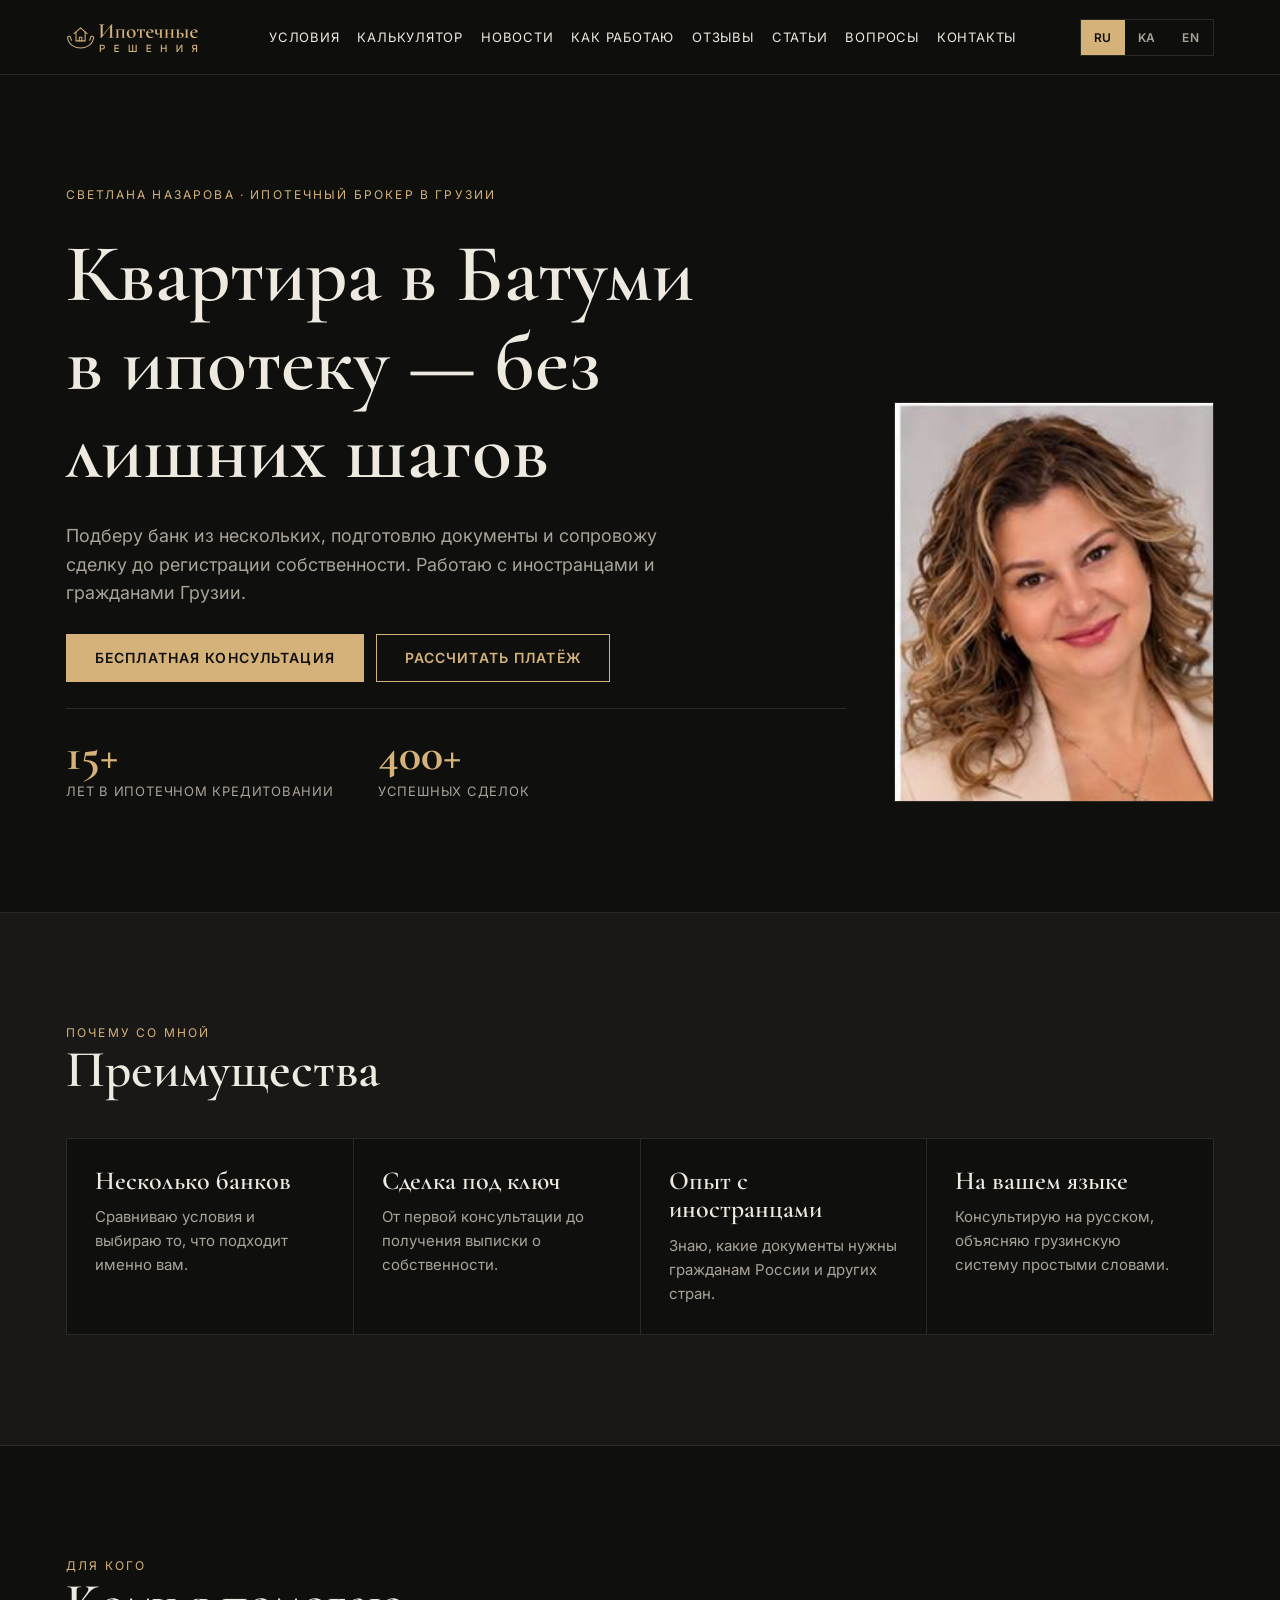
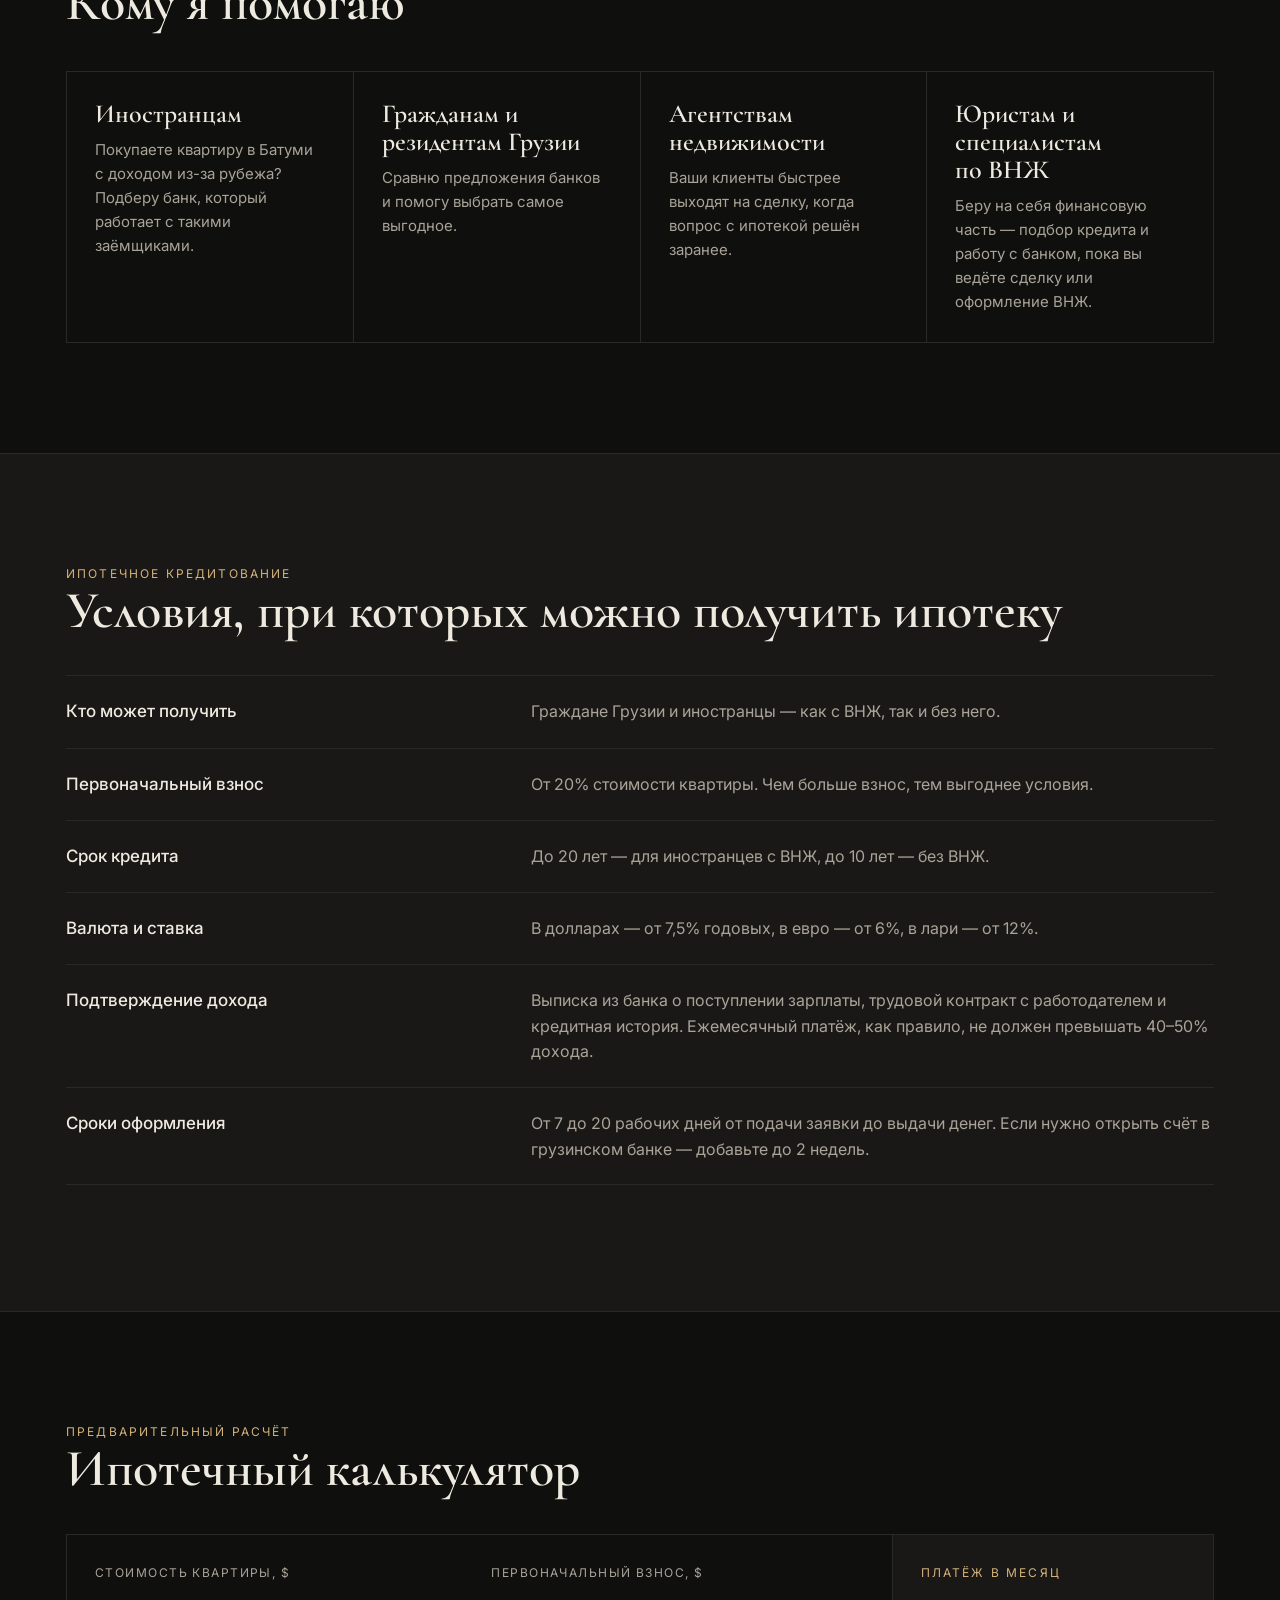
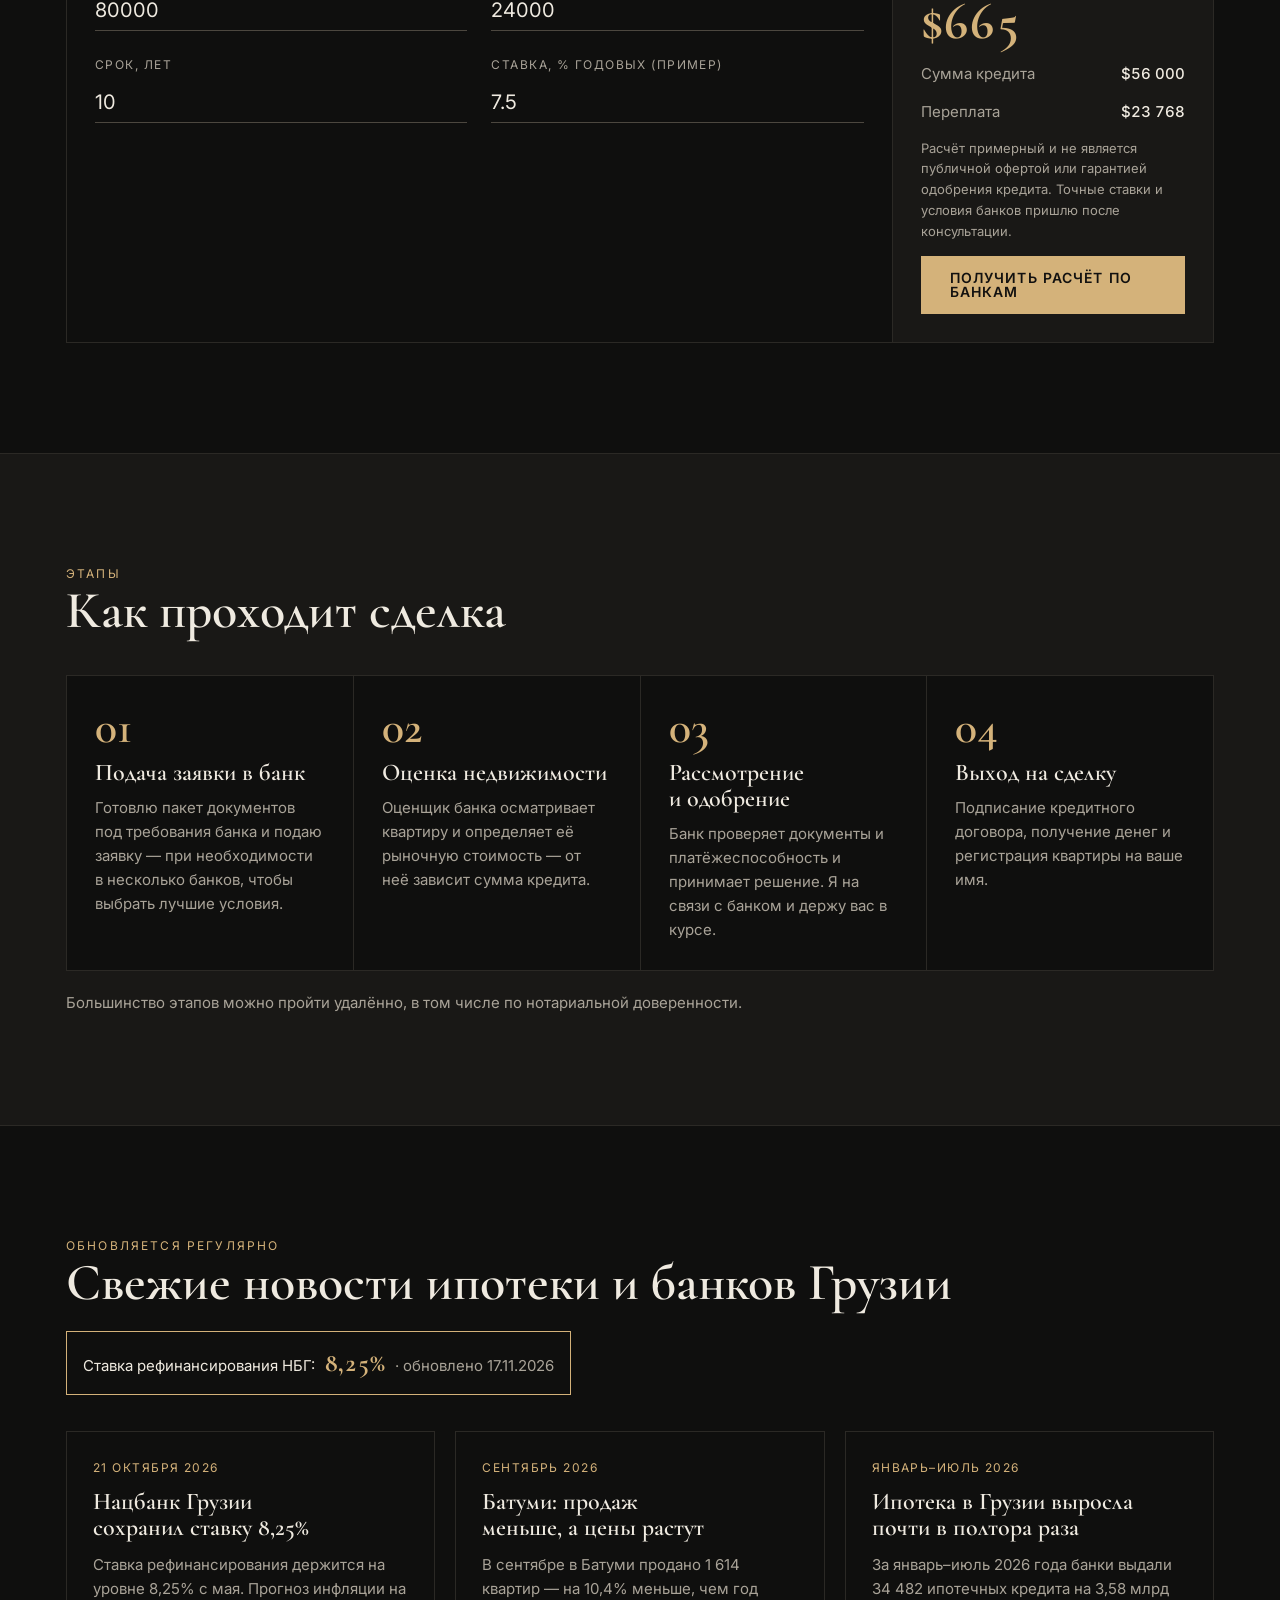
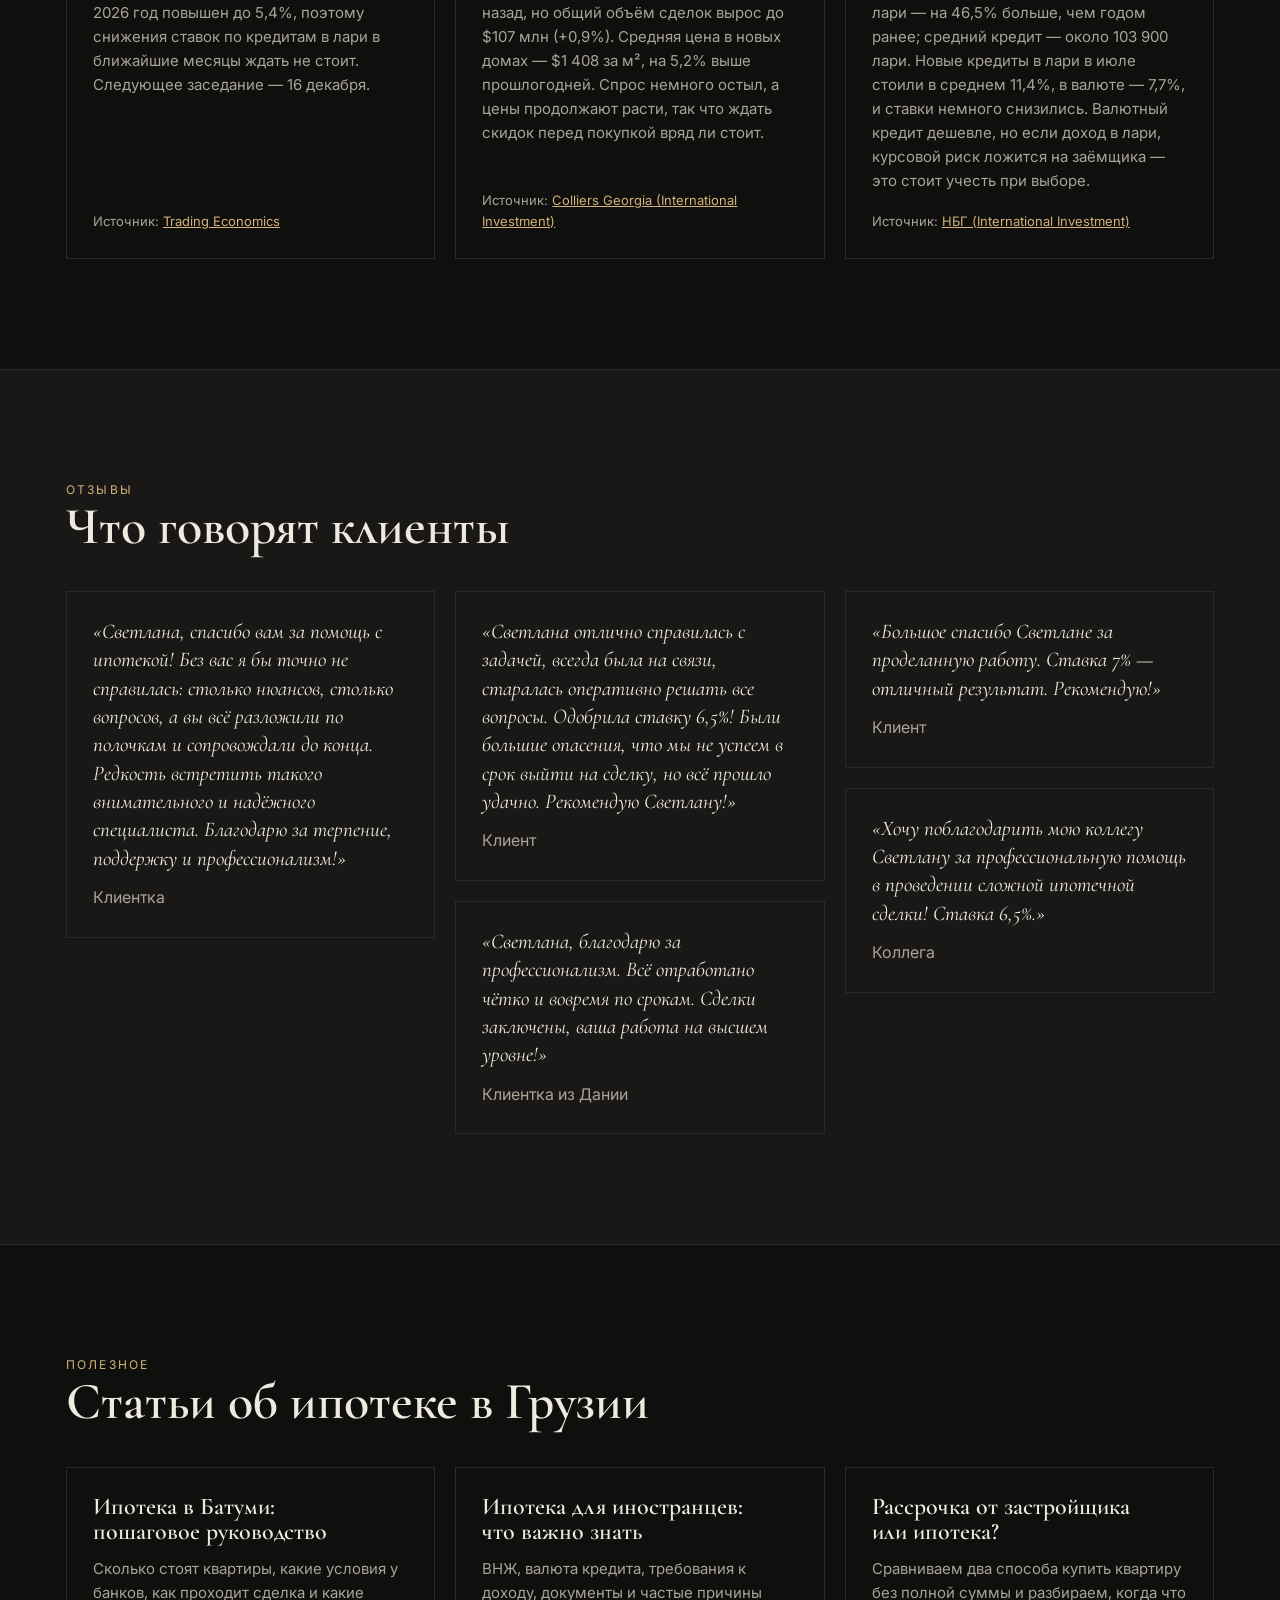
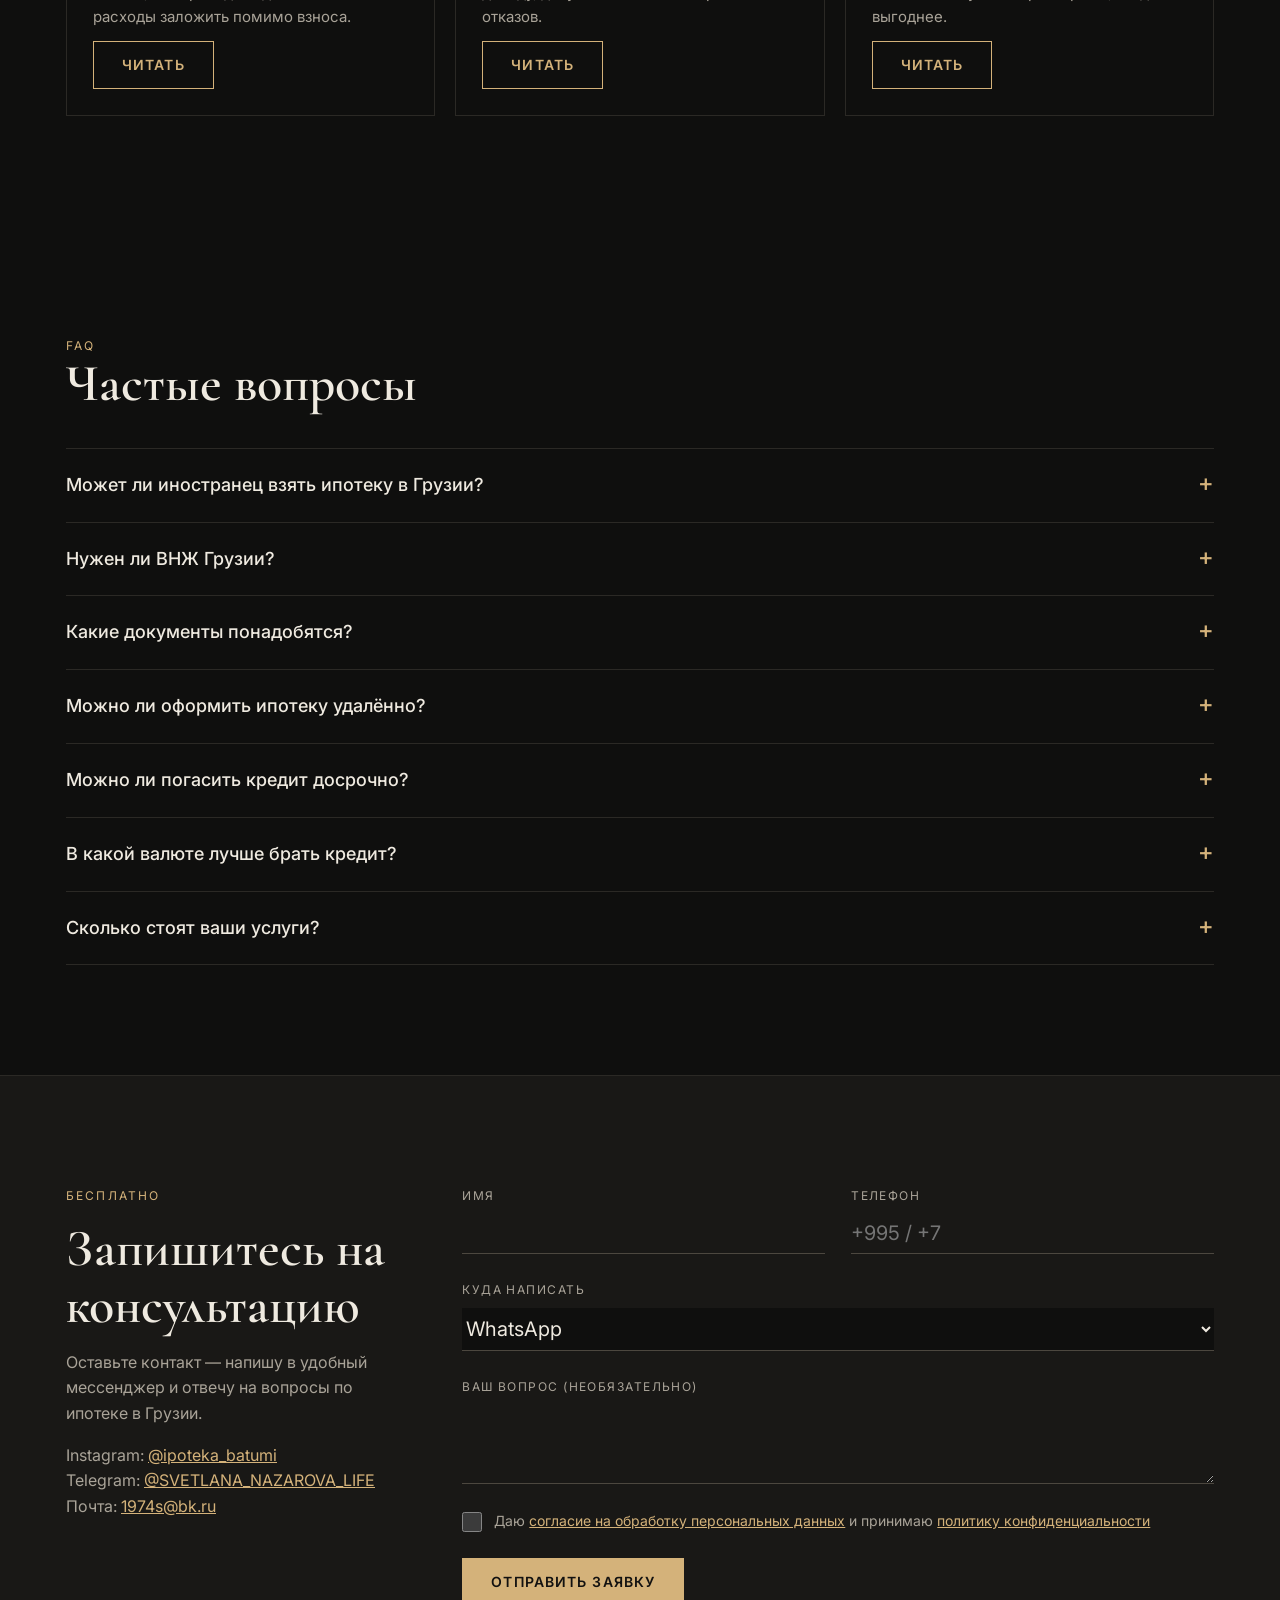
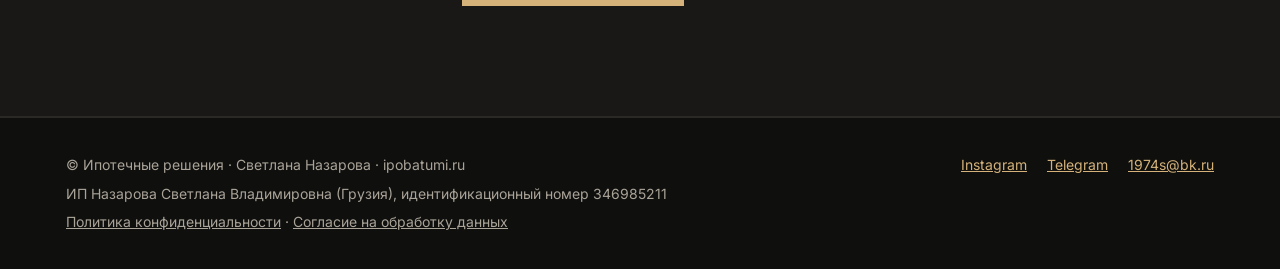
==== site/index.html @ 622d4d7a "Боевая версия сайта для ipobatumi.ru Co-Authored-By: Claude Opus 5.5 <noreply@anthropic.com> Claude-" ====
<!doctype html><html lang="ru"><head><meta charset="utf-8"><meta name=viewport content="width=device-width,initial-scale=1,viewport-fit=cover"><style>:root{color-scheme:light;box-sizing:border-box;padding-top:env(safe-area-inset-top,0px);padding-bottom:env(safe-area-inset-bottom,0px)}html{scroll-padding-top:env(safe-area-inset-top,0px)}body{margin:0;padding:0;font:14px -apple-system,BlinkMacSystemFont,sans-serif;background:#fff;color:#000}img{max-width:100%}[hidden]:not([hidden=until-found i]){display:none!important}</style>
<title>Ипотека Батуми</title>
<meta name="description" content="Ипотека в Грузии для иностранцев и граждан Грузии: подбор банка, документы и сопровождение сделки в Батуми. Ипотечный калькулятор и бесплатная консультация.">
<link rel="canonical" href="https://ipobatumi.ru/">
<meta property="og:type" content="website">
<meta property="og:url" content="https://ipobatumi.ru/">
<meta property="og:site_name" content="Ипотека Батуми">
<meta property="og:title" content="Ипотека в Батуми для иностранцев — брокер Светлана Назарова">
<meta property="og:description" content="Подбор банка, документы и сопровождение сделки до регистрации собственности. Бесплатная консультация.">
<meta property="og:locale" content="ru_RU"><meta property="og:locale:alternate" content="ka_GE"><meta property="og:locale:alternate" content="en_US">
<meta name="twitter:card" content="summary">
<meta name="theme-color" content="#0F0F0E">
<link rel="icon" type="image/svg+xml" href="data:image/svg+xml,%3Csvg xmlns='http://www.w3.org/2000/svg' viewBox='0 0 100 100'%3E%3Crect width='100' height='100' rx='18' fill='%230F0F0E'/%3E%3Cg fill='none' stroke='%23D4B27A' stroke-width='6' stroke-linecap='round' stroke-linejoin='round'%3E%3Cpath d='M30 42 L50 24 L70 42'/%3E%3Cpath d='M36 37 V64 H64 V37'/%3E%3Cpath d='M46 64 V53 H54 V64'/%3E%3Cpath d='M10 54 C13 75 31 86 50 86 C69 86 87 75 90 54'/%3E%3Cpath d='M10 54 C11 49 17 48 19 53 L22 62'/%3E%3Cpath d='M90 54 C89 49 83 48 81 53 L78 62'/%3E%3C/g%3E%3C/svg%3E">
<script type="application/ld+json">{"@context":"https://schema.org","@type":"FinancialService","name":"Ипотека Батуми — Светлана Назарова","url":"https://ipobatumi.ru/","description":"Ипотечный брокер в Грузии: подбор банка, документы и сопровождение сделки для иностранцев и граждан Грузии.","areaServed":[{"@type":"City","name":"Batumi"},{"@type":"Country","name":"Georgia"}],"availableLanguage":["ru","ka","en"],"founder":{"@type":"Person","name":"Svetlana Nazarova"}}</script>
<link rel="preconnect" href="https://fonts.googleapis.com">
<link rel="stylesheet" href="https://fonts.googleapis.com/css2?family=Cormorant+Garamond:wght@500;600;700&family=Inter:wght@400;500;600&family=Noto+Sans+Georgian:wght@400;500;600&family=Noto+Serif+Georgian:wght@500;600&display=swap">
<style>
/* Layout: single dark column, gold hairlines, editorial serif headings over a quiet sans */
:root{
  --bg:#0F0F0E; --surface:#191816; --line:#2B2925; --fg:#EFEAE0; --muted:#A9A398; --gold:#D4B27A; --gold-hi:#E8CFA0; --ink:#121110;
  --display:'Cormorant Garamond','Noto Serif Georgian',Georgia,serif;
  --body:Inter,'Noto Sans Georgian',system-ui,sans-serif;
  color-scheme:dark;
}
*{box-sizing:border-box}
body{background:var(--bg);color:var(--fg);font-family:var(--body);font-size:16px;line-height:1.6}
body::before{content:"";position:fixed;inset:0 0 auto;height:env(safe-area-inset-top,0px);z-index:10;background:var(--bg)}
a{color:var(--gold)} a:hover{color:var(--gold-hi)}
:focus-visible{outline:2px solid var(--gold);outline-offset:3px}
.wrap{max-width:1180px;margin:0 auto;padding-left:max(16px,env(safe-area-inset-left,0px));padding-right:max(16px,env(safe-area-inset-right,0px))}
h1,h2,h3{font-family:var(--display);font-weight:600;margin:0;text-wrap:balance;line-height:1.08}
h2{font-size:clamp(34px,5vw,52px)}
.eyebrow{font-size:12px;letter-spacing:.18em;text-transform:uppercase;color:var(--gold)}
.muted{color:var(--muted)}
section{padding-block:clamp(64px,9vw,110px)}
.band{background:var(--surface);border-block:1px solid var(--line)}
.btn{display:inline-flex;align-items:center;justify-content:center;min-height:48px;padding:14px 28px;font:600 14px/1 var(--body);letter-spacing:.08em;text-transform:uppercase;text-decoration:none;border:1px solid var(--gold);cursor:pointer}
.btn-gold{background:var(--gold);color:var(--ink)} .btn-gold:hover{background:var(--gold-hi);color:var(--ink)}
.btn-line{background:transparent;color:var(--gold)} .btn-line:hover{color:var(--ink);background:var(--gold)}

/* header */
header.top{position:sticky;top:env(safe-area-inset-top,0px);z-index:20;background:rgba(15,15,14,.92);backdrop-filter:blur(8px);border-bottom:1px solid var(--line)}
.top .wrap{display:flex;flex-wrap:wrap;gap:12px 24px;align-items:center;justify-content:space-between;padding-block:14px}
.logo{display:flex;flex-direction:column;text-decoration:none;color:var(--fg)}
.logo-svg{height:46px;width:auto;display:block}
.logo b{font-family:var(--display);font-size:24px;font-weight:600;line-height:1.1}
.logo span{font-size:11px;letter-spacing:.16em;text-transform:uppercase;color:var(--gold)}
nav.menu{display:flex;flex-wrap:wrap;gap:6px 18px;font-size:13px;letter-spacing:.06em;text-transform:uppercase}
nav.menu a{color:var(--fg);text-decoration:none} nav.menu a:hover{color:var(--gold)}
.langs{display:flex;border:1px solid var(--line)}
.langs button{background:none;border:0;color:var(--muted);font:600 12px var(--body);letter-spacing:.08em;padding:10px 12px;min-width:44px;cursor:pointer}
.langs button[aria-pressed="true"]{background:var(--gold);color:var(--ink)}

/* hero */
.hero{display:flex;flex-wrap:wrap;gap:48px;align-items:flex-end}
.hero-text{flex:999 1 520px;min-width:0;display:flex;flex-direction:column;gap:26px}
.hero h1{font-size:clamp(44px,7vw,82px)}
.hero p{font-size:18px;max-width:34em;margin:0}
.hero .ctas{display:flex;flex-wrap:wrap;gap:12px}
.portrait{flex:1 1 320px;min-width:0;max-width:100%;aspect-ratio:4/5;background:var(--surface);border:1px solid var(--line);display:flex;align-items:center;justify-content:center;color:var(--muted);font-size:14px;text-align:center;padding:24px}

.portrait-img{flex:1 1 320px;min-width:0;max-width:420px;width:100%;height:auto;aspect-ratio:4/5;object-fit:cover;object-position:center top;border:1px solid var(--line);display:block}
/* advantages */
.adv{display:grid;grid-template-columns:repeat(auto-fit,minmax(240px,1fr));gap:1px;background:var(--line);border:1px solid var(--line);margin-top:40px}
.adv div{background:var(--bg);padding:28px;display:flex;flex-direction:column;gap:10px}
.adv h3{font-size:26px}
.adv p{margin:0;color:var(--muted);font-size:15px}

/* conditions */
.rows{margin-top:36px;border-top:1px solid var(--line)}
.row{display:flex;flex-wrap:wrap;gap:8px 24px;padding:22px 0;border-bottom:1px solid var(--line);align-items:baseline}
.row dt{flex:1 1 260px;font-size:17px;font-weight:500}
.row dd{flex:2 1 320px;margin:0;color:var(--muted);min-width:0}

/* calculator */
.calc{margin-top:36px;display:flex;flex-wrap:wrap;gap:1px;background:var(--line);border:1px solid var(--line)}
.calc-in{flex:999 1 520px;min-width:0;background:var(--bg);padding:28px;display:grid;grid-template-columns:repeat(2,minmax(0,1fr));gap:24px;align-content:start}
@media (max-width:520px){.calc-in{grid-template-columns:minmax(0,1fr)}}
.field{display:flex;flex-direction:column;gap:8px;font-size:12px;letter-spacing:.12em;text-transform:uppercase;color:var(--muted)}
.field input,.field select,.field textarea{background:transparent;border:0;border-bottom:1px solid #4C473F;color:var(--fg);font:400 20px var(--body);padding:8px 0;letter-spacing:0;text-transform:none;border-radius:0;width:100%}
.field select{background:var(--bg)}
.field textarea{font-size:17px;resize:vertical;min-height:80px}
.field input:focus,.field select:focus,.field textarea:focus{outline:none;border-bottom-color:var(--gold)}
.calc-out{flex:1 1 320px;min-width:0;background:var(--surface);padding:28px;display:flex;flex-direction:column;gap:14px}
.big{font-family:var(--display);font-size:52px;font-weight:700;color:var(--gold);line-height:1;font-variant-numeric:tabular-nums}
.kv{display:flex;justify-content:space-between;gap:12px;font-size:15px;color:var(--muted);font-variant-numeric:tabular-nums}
.kv b{color:var(--fg);font-weight:500}
.note{font-size:13px;color:var(--muted);margin:0}

/* news & reviews */
.cards{margin-top:36px;display:grid;grid-template-columns:repeat(auto-fit,minmax(260px,1fr));gap:20px}
.card{border:1px solid var(--line);padding:26px;display:flex;flex-direction:column;gap:12px}
.card time{font-size:12px;letter-spacing:.12em;text-transform:uppercase;color:var(--gold)}
.card h3{font-size:24px}
.card p{margin:0;color:var(--muted);font-size:15px}
.quote{font-family:var(--display);font-style:italic;font-size:26px;line-height:1.35;color:var(--fg)}

/* faq */
details{border-bottom:1px solid var(--line)}
details:first-of-type{border-top:1px solid var(--line)}
summary{list-style:none;cursor:pointer;padding:22px 0;font-size:18px;font-weight:500;display:flex;justify-content:space-between;gap:16px}
summary::-webkit-details-marker{display:none}
summary::after{content:"+";color:var(--gold);font-size:24px;line-height:1}
details[open] summary::after{content:"–"}
details p{margin:0 0 22px;color:var(--muted);max-width:60em}

/* form */
.form-grid{display:flex;flex-wrap:wrap;gap:56px}
.form-intro{flex:1 1 340px;min-width:0;display:flex;flex-direction:column;gap:16px}
form{flex:999 1 460px;min-width:0;display:flex;flex-direction:column;gap:26px}
.two{display:grid;grid-template-columns:repeat(auto-fit,minmax(200px,1fr));gap:26px}
.check{display:flex;gap:12px;align-items:flex-start;font-size:14px;color:var(--muted)}
.check input{width:20px;height:20px;margin:2px 0 0;accent-color:var(--gold);flex:none}
.msg{border:1px solid var(--gold);padding:16px 18px;font-size:15px}
.err{color:#F0A58A;font-size:14px}

footer{border-top:1px solid var(--line);padding-block:36px}
footer .wrap{display:flex;flex-wrap:wrap;gap:16px 32px;justify-content:space-between;font-size:14px;color:var(--muted)}
footer nav{display:flex;flex-wrap:wrap;gap:20px}
.rate{display:inline-flex;flex-wrap:wrap;gap:6px 10px;align-items:baseline;margin:20px 0 0;padding:10px 16px;border:1px solid var(--gold);font-size:15px}
.rate b{font-family:var(--display);font-size:26px;color:var(--gold);font-variant-numeric:tabular-nums}
.card .src{font-size:13px;margin-top:auto;padding-top:6px}
.card .src a{overflow-wrap:anywhere}
footer .legal-links{margin-top:6px}
footer .legal-links a{color:var(--muted)} footer .legal-links a:hover{color:var(--gold)}
.check a{color:var(--gold)}
dialog.legal{width:min(760px,calc(100% - 24px));max-height:88vh;overflow:auto;background:var(--surface);color:var(--fg);border:1px solid var(--line);padding:0}
dialog.legal::backdrop{background:rgba(0,0,0,.72)}
.legal-head{position:sticky;top:0;z-index:1;display:flex;justify-content:space-between;align-items:center;gap:16px;padding:16px 22px;background:var(--surface);border-bottom:1px solid var(--line)}
.legal-head h2{font-size:28px}
.legal-head form{flex:none;display:block}
.legal-close{background:none;border:1px solid var(--line);color:var(--fg);min-width:44px;min-height:44px;font-size:22px;line-height:1;cursor:pointer}
.legal-close:hover{border-color:var(--gold);color:var(--gold)}
.legal-body{padding:6px 22px 28px;font-size:15px;color:var(--muted)}
.legal-body h3{font-family:var(--body);font-size:16px;font-weight:600;color:var(--fg);margin:22px 0 8px;line-height:1.3}
.legal-body p,.legal-body li{margin:0 0 8px}
.legal-body ul{padding-left:20px;margin:0 0 8px}
.legal-body .note{margin-top:12px}
.ph{color:var(--gold)}
.steps{margin:36px 0 0;padding:0;display:grid;grid-template-columns:repeat(auto-fit,minmax(230px,1fr));gap:1px;background:var(--line);border:1px solid var(--line);counter-reset:s}
.steps li{list-style:none;background:var(--bg);padding:28px;display:flex;flex-direction:column;gap:10px;counter-increment:s}
.steps li::before{content:counter(s,decimal-leading-zero);font-family:var(--display);font-size:46px;font-weight:600;color:var(--gold);line-height:1}
.steps h3{font-size:24px}
.steps p{margin:0;color:var(--muted);font-size:15px}
.steps-note{margin:20px 0 0;color:var(--muted);font-size:15px}
.rev .quote{font-size:21px}
.stats{display:flex;flex-wrap:wrap;gap:16px 44px;padding-top:22px;border-top:1px solid var(--line)}
.stats div{display:flex;flex-direction:column;gap:4px}
.stats b{font-family:var(--display);font-size:46px;font-weight:700;color:var(--gold);line-height:1}
.stats span{font-size:13px;letter-spacing:.06em;text-transform:uppercase;color:var(--muted)}
#reviews .cards{display:block;columns:3 300px;column-gap:20px}
#reviews .rev{break-inside:avoid;margin:0 0 20px!important}
@media (max-width:600px){nav.menu{flex-wrap:nowrap;overflow-x:auto;width:100%;gap:18px;padding-bottom:4px;scrollbar-width:none}nav.menu a{white-space:nowrap}}
.art-card{border:1px solid var(--line);padding:26px;display:flex;flex-direction:column;gap:12px;background:var(--bg)}
.art-card h3{font-size:24px}
.art-card p{margin:0;color:var(--muted);font-size:15px}
.art-card .btn{align-self:flex-start;margin-top:auto}
.legal-body h4{font-size:15px;color:var(--fg);margin:16px 0 6px}
.legal-body .dlg-cta{margin-top:18px}
@media (prefers-reduced-motion:reduce){*{scroll-behavior:auto!important}}
html{scroll-behavior:smooth}
section[id]{scroll-margin-top:90px}
</style>

</head><body>
<header class="top">
  <div class="wrap">
    <a class="logo" href="#top"><svg xmlns="http://www.w3.org/2000/svg" viewBox="84 0 726 240" class="logo-svg" role="img" aria-label="Ипотечные решения"><g transform="translate(6,-14) scale(1.0)" fill="none" stroke="#D4B27A" stroke-width="6.5" stroke-linecap="round" stroke-linejoin="round"><g transform="translate(69 45.5) scale(1.7)" stroke-width="3.2"><path d="M30 42 L50 24 L70 42"/><path d="M36 37 V64 H64 V37"/><path d="M46 64 V53 H54 V64"/><path d="M10 54 C13 75 31 86 50 86 C69 86 87 75 90 54"/><path d="M10 54 C11 49 17 48 19 53 L22 62"/><path d="M90 54 C89 49 83 48 81 53 L78 62"/></g></g><path d="M323.008 52.992000000000004Q324.91200000000003 52.992000000000004 324.91200000000003 53.775999999999996V114.928Q324.91200000000003 118.288 325.584 119.912Q326.256 121.536 328.15999999999997 122.096Q330.064 122.656 334.096 122.656Q334.432 122.656 334.432 123.328Q334.432 124.0 334.096 124.0Q330.288 124.0 328.048 123.888L319.648 123.776L310.24 123.888Q308.224 124.0 304.86400000000003 124.0Q304.528 124.0 304.528 123.328Q304.528 122.656 304.86400000000003 122.656Q309.12 122.656 311.024 122.096Q312.928 121.536 313.6 119.968Q314.272 118.4 314.272 114.928V63.632L317.52 63.184L268.352 125.12Q268.016 125.568 266.784 125.568Q266.0 125.568 265.384 125.344Q264.76800000000003 125.12 264.76800000000003 124.784V63.071999999999996Q264.76800000000003 59.712 264.096 58.144Q263.424 56.57599999999999 261.576 55.959999999999994Q259.728 55.343999999999994 255.696 55.343999999999994Q255.36 55.343999999999994 255.36 54.672Q255.36 54.0 255.696 54.0L261.856 54.111999999999995Q267.008 54.336 270.032 54.336Q274.176 54.336 279.552 54.111999999999995L284.928 54.0Q285.264 54.0 285.264 54.672Q285.264 55.343999999999994 284.928 55.343999999999994Q280.672 55.343999999999994 278.712 55.959999999999994Q276.752 56.57599999999999 276.08000000000004 58.144Q275.408 59.712 275.408 63.071999999999996V114.816L272.272 115.376L321.44 53.328Q321.776 52.992000000000004 323.008 52.992000000000004Z M393.456 124.0Q390.432 124.0 388.64000000000004 123.888L382.704 123.776L376.88000000000005 123.888Q375.20000000000005 124.0 372.40000000000003 124.0Q372.17600000000004 124.0 372.17600000000004 123.328Q372.17600000000004 122.656 372.40000000000003 122.656Q374.86400000000003 122.656 375.98400000000004 122.096Q377.10400000000004 121.536 377.552 119.912Q378.0 118.288 378.0 114.928V89.84Q378.0 86.144 377.832 84.912Q377.66400000000004 83.68 376.93600000000004 83.34400000000001Q376.208 83.00800000000001 373.968 83.00800000000001H361.088Q358.73600000000005 83.00800000000001 357.952 83.34400000000001Q357.168 83.68 357.0 84.912Q356.83200000000005 86.144 356.83200000000005 90.064V114.928Q356.83200000000005 118.288 357.22400000000005 119.912Q357.61600000000004 121.536 358.73600000000005 122.096Q359.85600000000005 122.656 362.32000000000005 122.656Q362.656 122.656 362.656 123.328Q362.656 124.0 362.32000000000005 124.0Q359.632 124.0 358.064 123.888L352.576 123.776L346.192 123.888Q344.51200000000006 124.0 341.37600000000003 124.0Q341.04 124.0 341.04 123.328Q341.04 122.656 341.37600000000003 122.656Q344.17600000000004 122.656 345.52000000000004 122.096Q346.86400000000003 121.536 347.36800000000005 119.912Q347.872 118.288 347.872 114.928V89.84Q347.872 86.47999999999999 347.36800000000005 84.856Q346.86400000000003 83.232 345.576 82.672Q344.288 82.112 341.48800000000006 82.112Q341.15200000000004 82.112 341.15200000000004 81.44Q341.15200000000004 80.768 341.48800000000006 80.768H393.456Q393.68 80.768 393.68 81.44Q393.68 82.112 393.456 82.112Q390.65600000000006 82.112 389.312 82.78399999999999Q387.968 83.45599999999999 387.46400000000006 85.08Q386.96000000000004 86.70400000000001 386.96000000000004 90.064V114.928Q386.96000000000004 118.288 387.46400000000006 119.912Q387.968 121.536 389.312 122.096Q390.65600000000006 122.656 393.456 122.656Q393.68 122.656 393.68 123.328Q393.68 124.0 393.456 124.0Z M400.6240000000001 101.824Q400.6240000000001 94.544 404.26400000000007 89.44800000000001Q407.90400000000005 84.352 413.56000000000006 81.832Q419.21600000000007 79.312 425.15200000000004 79.312Q431.98400000000004 79.312 437.08000000000004 82.56Q442.17600000000004 85.80799999999999 444.86400000000003 91.128Q447.5520000000001 96.44800000000001 447.5520000000001 102.496Q447.5520000000001 109.216 444.24800000000005 114.47999999999999Q440.9440000000001 119.744 435.34400000000005 122.6Q429.744 125.456 423.24800000000005 125.456Q416.5280000000001 125.456 411.3760000000001 122.26400000000001Q406.22400000000005 119.072 403.4240000000001 113.64Q400.6240000000001 108.208 400.6240000000001 101.824ZM436.91200000000003 106.08Q436.91200000000003 98.576 434.84000000000003 92.976Q432.76800000000003 87.376 429.24 84.464Q425.71200000000005 81.55199999999999 421.4560000000001 81.55199999999999Q416.41600000000005 81.55199999999999 413.78400000000005 85.696Q411.15200000000004 89.84 411.15200000000004 97.904Q411.15200000000004 105.184 413.16800000000006 110.952Q415.1840000000001 116.72 418.7120000000001 119.96799999999999Q422.24000000000007 123.216 426.60800000000006 123.216Q431.53600000000006 123.216 434.22400000000005 118.848Q436.91200000000003 114.48 436.91200000000003 106.08Z M463.7920000000001 122.656Q466.70400000000006 122.656 468.04800000000006 122.096Q469.39200000000005 121.536 469.84000000000003 119.912Q470.28800000000007 118.288 470.28800000000007 114.928V90.064Q470.28800000000007 85.92 469.56000000000006 84.464Q468.83200000000005 83.00800000000001 466.4800000000001 83.00800000000001Q462.4480000000001 83.00800000000001 459.9840000000001 85.808Q457.5200000000001 88.608 455.95200000000006 95.328Q455.8400000000001 95.55199999999999 455.22400000000005 95.55199999999999Q454.60800000000006 95.55199999999999 454.60800000000006 95.328L454.4960000000001 78.64Q454.4960000000001 78.08 455.1680000000001 78.08Q455.8400000000001 78.08 455.8400000000001 78.64Q455.8400000000001 80.096 460.0960000000001 80.488Q464.3520000000001 80.88 475.10400000000004 80.88Q485.29600000000005 80.88 489.552 80.488Q493.80800000000005 80.096 493.80800000000005 78.64Q493.80800000000005 78.08 494.4800000000001 78.08Q495.15200000000004 78.08 495.15200000000004 78.64L495.0400000000001 95.328Q495.0400000000001 95.55199999999999 494.36800000000005 95.55199999999999Q493.6960000000001 95.55199999999999 493.6960000000001 95.328Q492.12800000000004 88.608 489.60800000000006 85.808Q487.0880000000001 83.00800000000001 483.16800000000006 83.00800000000001Q480.8160000000001 83.00800000000001 480.0880000000001 84.408Q479.36000000000007 85.80799999999999 479.36000000000007 90.064V114.928Q479.36000000000007 118.288 479.86400000000003 119.912Q480.36800000000005 121.536 481.65600000000006 122.096Q482.9440000000001 122.656 485.7440000000001 122.656Q486.08000000000004 122.656 486.08000000000004 123.328Q486.08000000000004 124.0 485.7440000000001 124.0Q482.7200000000001 124.0 481.0400000000001 123.888L474.9920000000001 123.776L468.60800000000006 123.888Q466.92800000000005 124.0 463.7920000000001 124.0Q463.4560000000001 124.0 463.4560000000001 123.328Q463.4560000000001 122.656 463.7920000000001 122.656Z M501.87200000000007 103.728Q501.87200000000007 97.12 505.12000000000006 91.632Q508.36800000000005 86.144 514.0240000000001 82.952Q519.6800000000001 79.75999999999999 526.624 79.75999999999999Q533.344 79.75999999999999 536.984 83.008Q540.624 86.256 540.624 92.64Q540.624 94.32 540.344 95.104Q540.0640000000001 95.888 539.392 95.888H530.2080000000001Q530.768 82.0 522.5920000000001 82.0Q517.552 82.0 514.696 86.592Q511.84000000000003 91.184 511.84000000000003 99.024Q511.84000000000003 108.88 516.432 114.648Q521.024 120.416 529.4240000000001 120.416Q532.5600000000001 120.416 534.6880000000001 119.632Q536.816 118.848 540.288 117.056L540.5120000000001 116.944Q540.7360000000001 116.944 541.0160000000001 117.392Q541.296 117.84 541.072 118.064Q537.0400000000001 121.872 532.8960000000001 123.608Q528.7520000000001 125.344 523.936 125.344Q517.104 125.344 512.12 122.32Q507.136 119.296 504.504 114.368Q501.87200000000007 109.44 501.87200000000007 103.728ZM508.48 94.096 533.344 93.648V95.888L508.59200000000004 96.0Z M570.3040000000001 82.112Q569.9680000000001 82.112 569.9680000000001 81.44Q569.9680000000001 80.768 570.3040000000001 80.768Q572.7680000000001 80.768 574.224 80.88L579.6000000000001 80.99199999999999L585.6480000000001 80.88Q587.3280000000001 80.768 590.2400000000001 80.768Q590.5760000000001 80.768 590.5760000000001 81.44Q590.5760000000001 82.112 590.2400000000001 82.112Q587.5520000000001 82.112 586.2080000000001 82.78399999999999Q584.8640000000001 83.45599999999999 584.4160000000002 85.08Q583.9680000000001 86.70400000000001 583.9680000000001 90.064V114.928Q583.9680000000001 118.288 584.4160000000002 119.912Q584.8640000000001 121.536 586.152 122.096Q587.44 122.656 590.2400000000001 122.656Q590.5760000000001 122.656 590.5760000000001 123.328Q590.5760000000001 124.0 590.2400000000001 124.0Q587.2160000000001 124.0 585.5360000000001 123.888L579.6000000000001 123.776L573.2160000000001 123.888Q571.4240000000001 124.0 568.4000000000001 124.0Q568.176 124.0 568.176 123.328Q568.176 122.656 568.4000000000001 122.656Q571.2 122.656 572.5440000000001 122.096Q573.8880000000001 121.536 574.392 119.912Q574.8960000000001 118.288 574.8960000000001 114.928V89.84Q574.8960000000001 86.47999999999999 574.5600000000001 84.856Q574.224 83.232 573.272 82.672Q572.32 82.112 570.3040000000001 82.112ZM558.0960000000001 93.424Q558.0960000000001 98.352 559.9440000000002 100.648Q561.7920000000001 102.944 565.9360000000001 102.944Q571.8720000000001 102.944 576.9120000000001 100.144L577.248 101.152Q573.2160000000001 104.624 569.0160000000001 106.24799999999999Q564.8160000000001 107.872 561.1200000000001 107.872Q555.4080000000001 107.872 552.3280000000001 104.68Q549.248 101.488 549.248 95.328V89.84Q549.248 86.47999999999999 548.9680000000001 84.91199999999999Q548.6880000000001 83.344 547.9040000000001 82.728Q547.1200000000001 82.112 545.44 82.112Q545.104 82.112 545.104 81.44Q545.104 80.768 545.44 80.768Q547.7920000000001 80.768 549.0240000000001 80.88L553.8400000000001 80.99199999999999L558.8800000000001 80.88Q560.3360000000001 80.768 562.8000000000001 80.768Q563.1360000000001 80.768 563.1360000000001 81.44Q563.1360000000001 82.112 562.8000000000001 82.112Q559.8880000000001 82.112 558.9920000000002 83.67999999999999Q558.0960000000001 85.24799999999999 558.0960000000001 90.064Z M608.3840000000001 101.152H638.5120000000002V103.616H608.3840000000001ZM597.6320000000002 82.112Q597.2960000000002 82.112 597.2960000000002 81.44Q597.2960000000002 80.768 597.6320000000002 80.768Q600.6560000000002 80.768 602.3360000000001 80.88L608.7200000000001 80.99199999999999L614.7680000000001 80.88Q616.5600000000002 80.768 619.4720000000002 80.768Q619.6960000000001 80.768 619.6960000000001 81.44Q619.6960000000001 82.112 619.4720000000002 82.112Q616.6720000000001 82.112 615.3280000000002 82.78399999999999Q613.9840000000002 83.45599999999999 613.4800000000001 85.08Q612.9760000000001 86.70400000000001 612.9760000000001 90.064V114.928Q612.9760000000001 118.288 613.4800000000001 119.912Q613.9840000000002 121.536 615.3280000000002 122.096Q616.6720000000001 122.656 619.4720000000002 122.656Q619.6960000000001 122.656 619.6960000000001 123.328Q619.6960000000001 124.0 619.4720000000002 124.0Q616.4480000000001 124.0 614.6560000000002 123.888L608.7200000000001 123.776L602.3360000000001 123.888Q600.6560000000002 124.0 597.5200000000001 124.0Q597.1840000000002 124.0 597.1840000000002 123.328Q597.1840000000002 122.656 597.5200000000001 122.656Q600.3200000000002 122.656 601.6640000000002 122.096Q603.0080000000002 121.536 603.5120000000002 119.912Q604.0160000000002 118.288 604.0160000000002 114.928V89.84Q604.0160000000002 86.47999999999999 603.5120000000002 84.856Q603.0080000000002 83.232 601.7200000000001 82.672Q600.4320000000001 82.112 597.6320000000002 82.112ZM627.7600000000001 82.112Q627.4240000000002 82.112 627.4240000000002 81.44Q627.4240000000002 80.768 627.7600000000001 80.768Q630.7840000000001 80.768 632.4640000000002 80.88L638.8480000000002 80.99199999999999L644.8960000000002 80.88Q646.6880000000001 80.768 649.6000000000001 80.768Q649.8240000000002 80.768 649.8240000000002 81.44Q649.8240000000002 82.112 649.6000000000001 82.112Q646.8000000000002 82.112 645.4560000000001 82.78399999999999Q644.1120000000002 83.45599999999999 643.6080000000002 85.08Q643.1040000000002 86.70400000000001 643.1040000000002 90.064V114.928Q643.1040000000002 118.288 643.6080000000002 119.912Q644.1120000000002 121.536 645.4560000000001 122.096Q646.8000000000002 122.656 649.6000000000001 122.656Q649.8240000000002 122.656 649.8240000000002 123.328Q649.8240000000002 124.0 649.6000000000001 124.0Q646.5760000000001 124.0 644.7840000000001 123.888L638.8480000000002 123.776L632.3520000000002 123.888Q630.6720000000001 124.0 627.6480000000001 124.0Q627.3120000000001 124.0 627.3120000000001 123.328Q627.3120000000001 122.656 627.6480000000001 122.656Q630.4480000000001 122.656 631.7920000000001 122.096Q633.1360000000002 121.536 633.6400000000001 119.912Q634.1440000000001 118.288 634.1440000000001 114.928V89.84Q634.1440000000001 86.47999999999999 633.6400000000001 84.856Q633.1360000000002 83.232 631.8480000000002 82.672Q630.5600000000002 82.112 627.7600000000001 82.112Z M702.4640000000002 122.656Q705.2640000000001 122.656 706.6080000000002 122.096Q707.9520000000001 121.536 708.4560000000001 119.912Q708.9600000000002 118.288 708.9600000000002 114.928V89.84Q708.9600000000002 86.47999999999999 708.4560000000001 84.856Q707.9520000000001 83.232 706.6640000000001 82.672Q705.3760000000001 82.112 702.5760000000001 82.112Q702.2400000000001 82.112 702.2400000000001 81.44Q702.2400000000001 80.768 702.5760000000001 80.768Q705.6000000000001 80.768 707.3920000000002 80.88L713.6640000000001 80.99199999999999L719.8240000000001 80.88Q721.5040000000001 80.768 724.4160000000002 80.768Q724.6400000000001 80.768 724.6400000000001 81.44Q724.6400000000001 82.112 724.4160000000002 82.112Q721.6160000000001 82.112 720.2720000000002 82.78399999999999Q718.9280000000001 83.45599999999999 718.4800000000001 85.08Q718.0320000000002 86.70400000000001 718.0320000000002 90.064V114.928Q718.0320000000002 118.288 718.4800000000001 119.912Q718.9280000000001 121.536 720.2720000000002 122.096Q721.6160000000001 122.656 724.4160000000002 122.656Q724.6400000000001 122.656 724.6400000000001 123.328Q724.6400000000001 124.0 724.4160000000002 124.0Q721.3920000000002 124.0 719.7120000000001 123.888L713.6640000000001 123.776L707.3920000000002 123.888Q705.6000000000001 124.0 702.4640000000002 124.0Q702.1280000000002 124.0 702.1280000000002 123.328Q702.1280000000002 122.656 702.4640000000002 122.656ZM679.3920000000002 122.544Q684.2080000000001 122.544 686.4480000000001 120.08Q688.6880000000001 117.616 688.6880000000001 112.576Q688.6880000000001 107.088 686.1120000000001 103.896Q683.5360000000002 100.70400000000001 678.0480000000001 100.70400000000001Q673.3440000000002 100.70400000000001 668.8640000000001 102.944L668.1920000000001 101.03999999999999Q673.9040000000001 98.464 682.0800000000002 98.464Q698.4320000000001 98.464 698.4320000000001 110.112Q698.4320000000001 116.384 693.7280000000001 120.304Q689.0240000000001 124.224 681.6320000000001 124.224Q680.1760000000002 124.224 675.4720000000001 124.0Q670.0960000000001 123.776 667.8560000000001 123.776L661.4720000000001 123.888Q659.7920000000001 124.0 656.6560000000001 124.0Q656.3200000000002 124.0 656.3200000000002 123.328Q656.3200000000002 122.656 656.6560000000001 122.656Q659.4560000000001 122.656 660.8000000000002 122.096Q662.1440000000001 121.536 662.6480000000001 119.912Q663.1520000000002 118.288 663.1520000000002 114.928V89.84Q663.1520000000002 86.47999999999999 662.6480000000001 84.856Q662.1440000000001 83.232 660.8560000000001 82.672Q659.5680000000001 82.112 656.7680000000001 82.112Q656.4320000000001 82.112 656.4320000000001 81.44Q656.4320000000001 80.768 656.7680000000001 80.768Q659.7920000000001 80.768 661.4720000000001 80.88L667.8560000000001 80.99199999999999L674.6880000000001 80.88Q676.5920000000001 80.768 679.8400000000001 80.768Q680.1760000000002 80.768 680.1760000000002 81.44Q680.1760000000002 82.112 679.8400000000001 82.112Q676.4800000000001 82.112 674.8560000000001 82.78399999999999Q673.2320000000001 83.45599999999999 672.672 85.08Q672.1120000000001 86.70400000000001 672.1120000000001 90.064V114.928Q672.1120000000001 119.072 673.624 120.80799999999999Q675.1360000000001 122.544 679.3920000000002 122.544Z M731.6960000000001 103.728Q731.6960000000001 97.12 734.9440000000002 91.632Q738.1920000000001 86.144 743.8480000000002 82.952Q749.5040000000001 79.75999999999999 756.4480000000001 79.75999999999999Q763.1680000000001 79.75999999999999 766.8080000000001 83.008Q770.4480000000001 86.256 770.4480000000001 92.64Q770.4480000000001 94.32 770.1680000000001 95.104Q769.8880000000001 95.888 769.2160000000001 95.888H760.0320000000002Q760.5920000000001 82.0 752.4160000000002 82.0Q747.3760000000001 82.0 744.5200000000001 86.592Q741.6640000000001 91.184 741.6640000000001 99.024Q741.6640000000001 108.88 746.2560000000001 114.648Q750.8480000000001 120.416 759.2480000000002 120.416Q762.3840000000001 120.416 764.5120000000002 119.632Q766.6400000000001 118.848 770.1120000000001 117.056L770.3360000000001 116.944Q770.5600000000002 116.944 770.8400000000001 117.392Q771.1200000000001 117.84 770.8960000000001 118.064Q766.8640000000001 121.872 762.7200000000001 123.608Q758.5760000000001 125.344 753.7600000000001 125.344Q746.9280000000001 125.344 741.9440000000002 122.32Q736.9600000000002 119.296 734.3280000000002 114.368Q731.6960000000001 109.44 731.6960000000001 103.728ZM738.3040000000001 94.096 763.1680000000001 93.648V95.888L738.4160000000002 96.0Z" fill="#D4B27A"/><path d="M260.189453125 198.0V160.16796875H273.748046875Q278.115234375 160.16796875 281.03515625 161.79296875Q283.955078125 163.41796875 285.40234375 166.185546875Q286.849609375 168.953125 286.849609375 172.45703125Q286.849609375 175.9609375 285.3896484375 178.7412109375Q283.9296875 181.521484375 281.009765625 183.1337890625Q278.08984375 184.74609375 273.697265625 184.74609375H264.4296875V179.845703125H273.138671875Q275.931640625 179.845703125 277.658203125 178.880859375Q279.384765625 177.916015625 280.1845703125 176.240234375Q280.984375 174.564453125 280.984375 172.45703125Q280.984375 170.32421875 280.1845703125 168.6611328125Q279.384765625 166.998046875 277.6455078125 166.05859375Q275.90625 165.119140625 273.087890625 165.119140625H265.978515625V198.0Z M336.5896536458333 198.0V160.16796875H360.4060598958333V165.14453125H342.3787161458333V176.41796875H359.1111380208333V181.369140625H342.3787161458333V193.0234375H360.5584036458333V198.0Z M410.98399479166665 160.16796875H416.77305729166665V193.0234375H429.11290104166665V160.16796875H434.82579166666665V193.0234375H447.14024479166665V160.16796875H452.95469791666665V198.0H410.98399479166665Z M504.34513281249997 198.0V160.16796875H528.1615390625V165.14453125H510.13419531249997V176.41796875H526.8666171875V181.369140625H510.13419531249997V193.0234375H528.3138828125V198.0Z M578.7394739583333 198.0V160.16796875H584.5285364583333V176.1640625H603.2668177083333V160.16796875H609.0812708333333V198.0H603.2668177083333V181.140625H584.5285364583333V198.0Z M691.4482682291666 198.0H685.5830338541666V177.814453125Q685.5830338541666 176.697265625 685.6465104166666 174.8310546875Q685.7099869791666 172.96484375 685.8369401041666 170.5400390625Q685.9638932291666 168.115234375 686.0908463541666 165.322265625H687.0049088541666Q685.3037369791666 168.470703125 684.1230729166666 170.6669921875Q682.9424088541666 172.86328125 681.9775651041666 174.5390625Q681.0127213541666 176.21484375 679.9717057291666 177.865234375L667.2002213541666 198.0H660.4970963541666V160.16796875H666.3623307291666V181.69921875Q666.3623307291666 182.96875 666.3115494791666 184.822265625Q666.2607682291666 186.67578125 666.1338151041666 188.7958984375Q666.0068619791666 190.916015625 665.8037369791666 193.07421875H665.0927994791666Q666.0830338541666 190.7890625 667.0605729166666 188.8466796875Q668.0381119791666 186.904296875 668.9394791666666 185.35546875Q669.8408463541666 183.806640625 670.5263932291666 182.689453125L684.7705338541666 160.16796875H691.4482682291666Z M768.1785468749999 198.0H762.3894843749999V165.119140625H755.2801093749999Q752.4871406249999 165.119140625 750.7478828124999 165.9697265625Q749.0086249999999 166.8203125 748.1961249999999 168.369140625Q747.3836249999999 169.91796875 747.3836249999999 172.05078125Q747.3836249999999 174.158203125 748.1961249999999 175.65625Q749.0086249999999 177.154296875 750.7351874999999 177.9541015625Q752.4617499999999 178.75390625 755.2293281249999 178.75390625H764.8523749999999V183.705078125H754.6707343749999Q750.3035468749999 183.705078125 747.3709296874999 182.2578125Q744.4383124999999 180.810546875 742.9783515624999 178.1826171875Q741.5183906249999 175.5546875 741.5183906249999 172.05078125Q741.5183906249999 168.572265625 742.9656562499999 165.880859375Q744.4129218749999 163.189453125 747.3328437499999 161.6787109375Q750.2527656249999 160.16796875 754.6199531249999 160.16796875H768.1785468749999ZM746.6726874999999 198.0H740.0965156249999L749.4148749999999 180.912109375H755.8387031249999Z" fill="#D4B27A"/></svg></a>
    <nav class="menu" aria-label="Menu">
      <a href="#conditions" data-i18n="nav_cond">Условия</a>
      <a href="#calc" data-i18n="nav_calc">Калькулятор</a>
      <a href="#news" data-i18n="nav_news">Новости</a>
      <a href="#steps" data-i18n="nav_steps">Как работаю</a>
      <a href="#reviews" data-i18n="nav_rev">Отзывы</a>
      <a href="#articles" data-i18n="nav_art">Статьи</a>
      <a href="#faq" data-i18n="nav_faq">Вопросы</a>
      <a href="#contact" data-i18n="nav_contact">Контакты</a>
    </nav>
    <div class="langs" role="group" aria-label="Language">
      <button type="button" data-lang="ru" aria-pressed="true">RU</button>
      <button type="button" data-lang="ka" aria-pressed="false">KA</button>
      <button type="button" data-lang="en" aria-pressed="false">EN</button>
    </div>
  </div>
</header>

<main id="top">
<section>
  <div class="wrap hero">
    <div class="hero-text">
      <div class="eyebrow" data-i18n="hero_eyebrow">Светлана Назарова · ипотечный брокер в Грузии</div>
      <h1 data-i18n="hero_h1">Квартира в Батуми в ипотеку — без лишних шагов</h1>
      <p class="muted" data-i18n="hero_p">Подберу банк из нескольких, подготовлю документы и сопровожу сделку до регистрации собственности. Работаю с иностранцами и гражданами Грузии.</p>
      <div class="ctas">
        <a class="btn btn-gold" href="#contact" data-i18n="cta_consult">Бесплатная консультация</a>
        <a class="btn btn-line" href="#calc" data-i18n="cta_calc">Рассчитать платёж</a>
      </div>
      <div class="stats"><div><b>15+</b><span data-i18n="st1">лет в ипотечном кредитовании</span></div><div><b>400+</b><span data-i18n="st2">успешных сделок</span></div></div>
    </div>
    <img class="portrait-img" src="[data-uri]" alt="Светлана Назарова, ипотечный брокер" width="234" height="642">
  </div>
</section>

<section class="band">
  <div class="wrap">
    <div class="eyebrow" data-i18n="adv_eyebrow">Почему со мной</div>
    <h2 data-i18n="adv_h2">Преимущества</h2>
    <div class="adv">
      <div><h3 data-i18n="adv1_t">Несколько банков</h3><p data-i18n="adv1_p">Сравниваю условия и выбираю то, что подходит именно вам.</p></div>
      <div><h3 data-i18n="adv2_t">Сделка под ключ</h3><p data-i18n="adv2_p">От первой консультации до получения выписки о собственности.</p></div>
      <div><h3 data-i18n="adv3_t">Опыт с иностранцами</h3><p data-i18n="adv3_p">Знаю, какие документы нужны гражданам России и других стран.</p></div>
      <div><h3 data-i18n="adv4_t">На вашем языке</h3><p data-i18n="adv4_p">Консультирую на русском, объясняю грузинскую систему простыми словами.</p></div>
    </div>
  </div>
</section>

<section id="who">
  <div class="wrap">
    <div class="eyebrow" data-i18n="who_eyebrow">Для кого</div>
    <h2 data-i18n="who_h2">Кому я помогаю</h2>
    <div class="adv">
      <div><h3 data-i18n="w1_t">Иностранцам</h3><p data-i18n="w1_p">Покупаете квартиру в Батуми с доходом из-за рубежа? Подберу банк, который работает с такими заёмщиками.</p></div>
      <div><h3 data-i18n="w2_t">Гражданам и резидентам Грузии</h3><p data-i18n="w2_p">Сравню предложения банков и помогу выбрать самое выгодное.</p></div>
      <div><h3 data-i18n="w3_t">Агентствам недвижимости</h3><p data-i18n="w3_p">Ваши клиенты быстрее выходят на сделку, когда вопрос с ипотекой решён заранее.</p></div>
      <div><h3 data-i18n="w4_t">Юристам и специалистам по ВНЖ</h3><p data-i18n="w4_p">Беру на себя финансовую часть — подбор кредита и работу с банком, пока вы ведёте сделку или оформление ВНЖ.</p></div>
    </div>
  </div>
</section>

<section id="conditions" class="band">
  <div class="wrap">
    <div class="eyebrow" data-i18n="cond_eyebrow">Ипотечное кредитование</div>
    <h2 data-i18n="cond_h2">Условия, при которых можно получить ипотеку</h2>
    <dl class="rows">
      <div class="row"><dt data-i18n="c1_t">Кто может получить</dt><dd data-i18n="c1_v">Граждане Грузии и иностранцы — как с ВНЖ, так и без него.</dd></div>
      <div class="row"><dt data-i18n="c2_t">Первоначальный взнос</dt><dd data-i18n="c2_v">От 20% стоимости квартиры. Чем больше взнос, тем выгоднее условия.</dd></div>
      <div class="row"><dt data-i18n="c3_t">Срок кредита</dt><dd data-i18n="c3_v">До 20 лет — для иностранцев с ВНЖ, до 10 лет — без ВНЖ.</dd></div>
      <div class="row"><dt data-i18n="c4_t">Валюта и ставка</dt><dd data-i18n="c4_v">В долларах — от 7,5% годовых, в евро — от 6%, в лари — от 12%.</dd></div>
      <div class="row"><dt data-i18n="c5_t">Подтверждение дохода</dt><dd data-i18n="c5_v">Выписка из банка о поступлении зарплаты, трудовой контракт с работодателем и кредитная история. Ежемесячный платёж, как правило, не должен превышать 40–50% дохода.</dd></div>
      <div class="row"><dt data-i18n="c6_t">Сроки оформления</dt><dd data-i18n="c6_v">От 7 до 20 рабочих дней от подачи заявки до выдачи денег. Если нужно открыть счёт в грузинском банке — добавьте до 2 недель.</dd></div>
    </dl>
  </div>
</section>

<section id="calc">
  <div class="wrap">
    <div class="eyebrow" data-i18n="calc_eyebrow">Предварительный расчёт</div>
    <h2 data-i18n="calc_h2">Ипотечный калькулятор</h2>
    <div class="calc">
      <div class="calc-in">
        <label class="field" for="price"><span data-i18n="f_price">Стоимость квартиры, $</span><input id="price" type="number" inputmode="numeric" min="0" step="1000" value="80000"></label>
        <label class="field" for="down"><span data-i18n="f_down">Первоначальный взнос, $</span><input id="down" type="number" inputmode="numeric" min="0" step="1000" value="24000"></label>
        <label class="field" for="years"><span data-i18n="f_years">Срок, лет</span><input id="years" type="number" inputmode="numeric" min="1" max="30" value="10"></label>
        <label class="field" for="rate"><span data-i18n="f_rate">Ставка, % годовых (пример)</span><input id="rate" type="number" inputmode="decimal" min="0" step="0.1" value="7.5"></label>
      </div>
      <div class="calc-out" aria-live="polite">
        <div class="eyebrow" data-i18n="r_month">Платёж в месяц</div>
        <div class="big" id="r-pay">—</div>
        <div class="kv"><span data-i18n="r_loan">Сумма кредита</span><b id="r-loan">—</b></div>
        <div class="kv"><span data-i18n="r_over">Переплата</span><b id="r-over">—</b></div>
        <p class="note" id="r-warn" hidden></p>
        <p class="note" data-i18n="r_note">Расчёт примерный и не является публичной офертой или гарантией одобрения кредита. Точные ставки и условия банков пришлю после консультации.</p>
        <a class="btn btn-gold" href="#contact" data-i18n="r_cta">Получить расчёт по банкам</a>
      </div>
    </div>
  </div>
</section>

<section id="steps" class="band">
  <div class="wrap">
    <div class="eyebrow" data-i18n="proc_eyebrow">Этапы</div>
    <h2 data-i18n="proc_h2">Как проходит сделка</h2>
    <ol class="steps">
      <li><h3 data-i18n="p1_t">Подача заявки в банк</h3><p data-i18n="p1_p">Готовлю пакет документов под требования банка и подаю заявку — при необходимости в несколько банков, чтобы выбрать лучшие условия.</p></li>
      <li><h3 data-i18n="p2_t">Оценка недвижимости</h3><p data-i18n="p2_p">Оценщик банка осматривает квартиру и определяет её рыночную стоимость — от неё зависит сумма кредита.</p></li>
      <li><h3 data-i18n="p3_t">Рассмотрение и одобрение</h3><p data-i18n="p3_p">Банк проверяет документы и платёжеспособность и принимает решение. Я на связи с банком и держу вас в курсе.</p></li>
      <li><h3 data-i18n="p4_t">Выход на сделку</h3><p data-i18n="p4_p">Подписание кредитного договора, получение денег и регистрация квартиры на ваше имя.</p></li>
    </ol>
    <p class="steps-note" data-i18n="proc_note">Большинство этапов можно пройти удалённо, в том числе по нотариальной доверенности.</p>
  </div>
</section>

<section id="news">
  <div class="wrap">
    <div class="eyebrow" data-i18n="news_eyebrow">Обновляется регулярно</div>
    <h2 data-i18n="news_h2">Свежие новости ипотеки и банков Грузии</h2>
    <p class="rate"><span data-i18n="rate_l">Ставка рефинансирования НБГ:</span> <b id="nbg-rate">8,25%</b> <span class="muted">· <span data-i18n="upd_l">обновлено</span> <time id="news-upd" datetime="2026-11-17">17.11.2026</time></span></p>
    <div class="cards">
      <article class="card"><time datetime="2026-10-21" data-i18n="n1_d">21 октября 2026</time><h3 data-i18n="n1_t">Нацбанк Грузии сохранил ставку 8,25%</h3><p data-i18n="n1_p">Ставка рефинансирования держится на уровне 8,25% с мая. Прогноз инфляции на 2026 год повышен до 5,4%, поэтому снижения ставок по кредитам в лари в ближайшие месяцы ждать не стоит. Следующее заседание — 16 декабря.</p><p class="src"><span data-i18n="src">Источник:</span> <a href="https://tradingeconomics.com/georgia/interest-rate/news/593770" target="_blank" rel="noopener">Trading Economics</a></p></article>
      <article class="card"><time datetime="2026-09" data-i18n="n2_d">Сентябрь 2026</time><h3 data-i18n="n2_t">Батуми: продаж меньше, а цены растут</h3><p data-i18n="n2_p">В сентябре в Батуми продано 1&nbsp;614 квартир — на 10,4% меньше, чем год назад, но общий объём сделок вырос до $107 млн (+0,9%). Средняя цена в новых домах — $1&nbsp;408 за м², на 5,2% выше прошлогодней. Спрос немного остыл, а цены продолжают расти, так что ждать скидок перед покупкой вряд ли стоит.</p><p class="src"><span data-i18n="src">Источник:</span> <a href="https://internationalinvestment.biz/en/real-estate/8970-georgias-property-market-apartment-sales-rise-in-tbilisi-fall-in-batumi.html" target="_blank" rel="noopener">Colliers Georgia (International Investment)</a></p></article>
      <article class="card"><time datetime="2026-07" data-i18n="n3_d">Январь–июль 2026</time><h3 data-i18n="n3_t">Ипотека в Грузии выросла почти в полтора раза</h3><p data-i18n="n3_p">За январь–июль 2026 года банки выдали 34&nbsp;482 ипотечных кредита на 3,58 млрд лари — на 46,5% больше, чем годом ранее; средний кредит — около 103&nbsp;900 лари. Новые кредиты в лари в июле стоили в среднем 11,4%, в валюте — 7,7%, и ставки немного снизились. Валютный кредит дешевле, но если доход в лари, курсовой риск ложится на заёмщика — это стоит учесть при выборе.</p><p class="src"><span data-i18n="src">Источник:</span> <a href="https://internationalinvestment.biz/real-estate/8782-obem-ipoteki-v-gruzii-uvelichilsja-pochti-v-poltora-raza.html" target="_blank" rel="noopener">НБГ (International Investment)</a></p></article>
    </div>
  </div>
</section>

<section id="reviews" class="band">
  <div class="wrap">
    <div class="eyebrow" data-i18n="rev_eyebrow">Отзывы</div>
    <h2 data-i18n="rev_h2">Что говорят клиенты</h2>
    <div class="cards">
      <figure class="card rev" style="margin:0"><blockquote class="quote" style="margin:0" data-i18n="rev1_q">«Светлана, спасибо вам за помощь с ипотекой! Без вас я бы точно не справилась: столько нюансов, столько вопросов, а вы всё разложили по полочкам и сопровождали до конца. Редкость встретить такого внимательного и надёжного специалиста. Благодарю за терпение, поддержку и профессионализм!»</blockquote><figcaption class="muted" data-i18n="rev1_w">Клиентка</figcaption></figure>
      <figure class="card rev" style="margin:0"><blockquote class="quote" style="margin:0" data-i18n="rev2_q">«Светлана отлично справилась с задачей, всегда была на связи, старалась оперативно решать все вопросы. Одобрила ставку 6,5%! Были большие опасения, что мы не успеем в срок выйти на сделку, но всё прошло удачно. Рекомендую Светлану!»</blockquote><figcaption class="muted" data-i18n="rev2_w">Клиент</figcaption></figure>
      <figure class="card rev" style="margin:0"><blockquote class="quote" style="margin:0" data-i18n="rev3_q">«Светлана, благодарю за профессионализм. Всё отработано чётко и вовремя по срокам. Сделки заключены, ваша работа на высшем уровне!»</blockquote><figcaption class="muted" data-i18n="rev3_w">Клиентка из Дании</figcaption></figure>
      <figure class="card rev" style="margin:0"><blockquote class="quote" style="margin:0" data-i18n="rev4_q">«Большое спасибо Светлане за проделанную работу. Ставка 7% — отличный результат. Рекомендую!»</blockquote><figcaption class="muted" data-i18n="rev4_w">Клиент</figcaption></figure>
      <figure class="card rev" style="margin:0"><blockquote class="quote" style="margin:0" data-i18n="rev5_q">«Хочу поблагодарить мою коллегу Светлану за профессиональную помощь в проведении сложной ипотечной сделки! Ставка 6,5%.»</blockquote><figcaption class="muted" data-i18n="rev5_w">Коллега</figcaption></figure>
    </div>
  </div>
</section>

<section id="articles">
  <div class="wrap">
    <div class="eyebrow" data-i18n="art_eyebrow">Полезное</div>
    <h2 data-i18n="art_h2">Статьи об ипотеке в Грузии</h2>
    <div class="cards">
      <article class="art-card"><h3 data-i18n="a1_t">Ипотека в Батуми: пошаговое руководство</h3><p data-i18n="a1_p">Сколько стоят квартиры, какие условия у банков, как проходит сделка и какие расходы заложить помимо взноса.</p><a href="#" class="btn btn-line" data-dlg="art1" data-i18n="read">Читать</a></article>
      <article class="art-card"><h3 data-i18n="a2_t">Ипотека для иностранцев: что важно знать</h3><p data-i18n="a2_p">ВНЖ, валюта кредита, требования к доходу, документы и частые причины отказов.</p><a href="#" class="btn btn-line" data-dlg="art2" data-i18n="read">Читать</a></article>
      <article class="art-card"><h3 data-i18n="a3_t">Рассрочка от застройщика или ипотека?</h3><p data-i18n="a3_p">Сравниваем два способа купить квартиру без полной суммы и разбираем, когда что выгоднее.</p><a href="#" class="btn btn-line" data-dlg="art3" data-i18n="read">Читать</a></article>
    </div>
  </div>
</section>

<section id="faq">
  <div class="wrap">
    <div class="eyebrow" data-i18n="faq_eyebrow">FAQ</div>
    <h2 data-i18n="faq_h2" style="margin-bottom:36px">Частые вопросы</h2>
    <details><summary data-i18n="q1">Может ли иностранец взять ипотеку в Грузии?</summary><p data-i18n="a1">Да, грузинские банки выдают ипотеку иностранцам. Требования к доходу и документам отличаются от банка к банку — на консультации разберём вашу ситуацию.</p></details>
    <details><summary data-i18n="q2">Нужен ли ВНЖ Грузии?</summary><p data-i18n="a2">Нет, ВНЖ не обязателен: банки выдают ипотеку и без него. Но с ВНЖ срок кредита дольше — до 20 лет вместо 10.</p></details>
    <details><summary data-i18n="q3">Какие документы понадобятся?</summary><p data-i18n="a3">Для подачи заявки: паспорт (первая страница), выписка из банка, трудовой контракт, кредитная история и документ, подтверждающий происхождение денег. Точный список зависит от банка — пришлю после консультации.</p></details>
    <details><summary data-i18n="q5">Можно ли оформить ипотеку удалённо?</summary><p data-i18n="a5">Почти полностью: консультацию, подбор банка, подготовку документов и подачу заявок. Лично может понадобиться только подписание договора или открытие счёта — и часто это можно сделать по нотариальной доверенности.</p></details>
    <details><summary data-i18n="q6">Можно ли погасить кредит досрочно?</summary><p data-i18n="a6">Да, полностью или частично. Банк может взять комиссию — обычно 0,5–2% от остатка долга, в зависимости от банка и оставшегося срока.</p></details>
    <details><summary data-i18n="q7">В какой валюте лучше брать кредит?</summary><p data-i18n="a7">В евро и долларах ставка ниже (от 6% и от 7,5%), но если доход в другой валюте, вы рискуете на курсе. В лари ставка выше (от 12%), зато платёж стабилен для тех, кто зарабатывает в Грузии. На консультации разберём, что выгоднее именно вам.</p></details>
    <details><summary data-i18n="q4">Сколько стоят ваши услуги?</summary><p data-i18n="a4">Первая консультация бесплатная. Стоимость сопровождения зависит от вашей ситуации — назову её на консультации.</p></details>
  </div>
</section>

<section id="contact" class="band">
  <div class="wrap form-grid">
    <div class="form-intro">
      <div class="eyebrow" data-i18n="form_eyebrow">Бесплатно</div>
      <h2 data-i18n="form_h2">Запишитесь на консультацию</h2>
      <p class="muted" style="margin:0" data-i18n="form_p">Оставьте контакт — напишу в удобный мессенджер и отвечу на вопросы по ипотеке в Грузии.</p>
      <p class="muted" style="margin:0">Instagram: <a href="https://www.instagram.com/ipoteka_batumi/" target="_blank" rel="noopener">@ipoteka_batumi</a><br>Telegram: <a href="https://t.me/SVETLANA_NAZAROVA_LIFE" target="_blank" rel="noopener">@SVETLANA_NAZAROVA_LIFE</a><br><span data-i18n="mail_label">Почта:</span> <a href="mailto:1974s@bk.ru">1974s@bk.ru</a></p>
    </div>
    <form id="lead" novalidate>
      <input type="text" name="website" id="website" tabindex="-1" autocomplete="off" aria-hidden="true" style="position:absolute;left:-9999px;width:1px;height:1px;opacity:0">
      <div class="two">
        <label class="field" for="name"><span data-i18n="f_name">Имя</span><input id="name" type="text" autocomplete="name" required></label>
        <label class="field" for="phone"><span data-i18n="f_phone">Телефон</span><input id="phone" type="tel" autocomplete="tel" placeholder="+995 / +7" required></label>
      </div>
      <label class="field" for="messenger"><span data-i18n="f_msgr">Куда написать</span><select id="messenger"><option>WhatsApp</option><option>Telegram</option><option data-i18n="f_call">Позвонить</option></select></label>
      <label class="field" for="question"><span data-i18n="f_q">Ваш вопрос (необязательно)</span><textarea id="question" rows="3"></textarea></label>
      <label class="check" for="consent"><input id="consent" type="checkbox" required><span><span data-i18n="f_consent1">Даю</span> <a href="#" data-dlg="consent" data-i18n="f_consent2">согласие на обработку персональных данных</a> <span data-i18n="f_consent3">и принимаю</span> <a href="#" data-dlg="policy" data-i18n="f_consent4">политику конфиденциальности</a></span></label>
      <p class="err" id="form-err" hidden></p>
      <button class="btn btn-gold" type="submit" style="align-self:flex-start" data-i18n="f_submit">Отправить заявку</button>
      <div class="msg" id="form-ok" hidden data-i18n="f_demo">Спасибо! Заявка отправлена — Светлана свяжется с вами в ближайшее время.</div>
    </form>
  </div>
</section>
</main>

<footer>
  <div class="wrap">
    <div>© Ипотечные решения · Светлана Назарова · ipobatumi.ru<div class="legal-links">ИП Назарова Светлана Владимировна (Грузия), идентификационный номер 346985211</div><div class="legal-links"><a href="#" data-dlg="policy" data-i18n="ft_policy">Политика конфиденциальности</a> · <a href="#" data-dlg="consent" data-i18n="ft_consent">Согласие на обработку данных</a></div></div>
    <nav aria-label="Social"><a href="https://www.instagram.com/ipoteka_batumi/" target="_blank" rel="noopener">Instagram</a><a href="https://t.me/SVETLANA_NAZAROVA_LIFE" target="_blank" rel="noopener">Telegram</a><a href="mailto:1974s@bk.ru">1974s@bk.ru</a></nav>
  </div>
</footer>

<dialog class="legal" id="dlg-art1" aria-labelledby="dlg-art1-h">
  <div class="legal-head"><h2 id="dlg-art1-h" data-i18n="a1_t">Ипотека в Батуми: пошаговое руководство</h2><form method="dialog"><button class="legal-close" aria-label="Close">×</button></form></div>
  <div class="legal-body">
    <p class="note" data-i18n="art_note">Обновлено: ноябрь 2026</p>
    <p>Батуми — один из самых популярных у иностранцев городов Грузии для покупки жилья. Ипотека позволяет купить квартиру, не откладывая годами всю сумму: достаточно первого взноса и подтверждённого дохода. Разберём, как это устроено.</p>
    <h3>Сколько стоит квартира в Батуми</h3>
    <p>Цены заметно зависят от района. В июне 2026 года средняя цена готовой квартиры в новостройке была около $1&nbsp;960 за м² — почти на 10% выше, чем годом ранее. Старый Батуми — самый дорогой район, там средние цены превышают $3&nbsp;000 за м², а на окраинах можно найти варианты дешевле $1&nbsp;500 за м².</p>
    <h3>Условия банков</h3>
    <ul>
      <li>первоначальный взнос — от 20% стоимости квартиры;</li>
      <li>срок — до 20 лет для иностранцев с ВНЖ и до 10 лет без ВНЖ;</li>
      <li>ставки — в долларах от 7,5% годовых, в евро от 6%, в лари от 12%;</li>
      <li>доход — официальный и подтверждённый: выписка из банка, трудовой контракт, кредитная история.</li>
    </ul>
    <h3>Как проходит сделка</h3>
    <h4>1. Выбор и проверка квартиры</h4>
    <p>До подачи заявки стоит проверить объект в Публичном реестре: нет ли арестов, залогов и других обременений. Банк не примет в залог квартиру с проблемными документами.</p>
    <h4>2. Консультация и расчёт</h4>
    <p>Оцениваем ваш доход и бюджет, подбираем банки, которые работают с заёмщиками в вашей ситуации, и считаем примерный платёж.</p>
    <h4>3. Документы и заявки</h4>
    <p>Собираем пакет под требования банка и подаём заявки сразу в несколько банков — так выше шанс одобрения и есть из чего выбрать.</p>
    <h4>4. Оценка</h4>
    <p>Оценщик банка осматривает квартиру и определяет её рыночную стоимость. От неё зависит, какую сумму банк готов выдать.</p>
    <h4>5. Договор и регистрация</h4>
    <p>После одобрения подписывается кредитный договор, банк перечисляет деньги продавцу, а право собственности регистрируется в Публичном реестре — обычно это занимает 1–2 рабочих дня.</p>
    <h3>Какие расходы заложить</h3>
    <p>Налога на покупку недвижимости в Грузии нет. Но кроме первого взноса стоит предусмотреть оценку квартиры, страхование, которое банк может потребовать, услуги нотариуса и переводчика, если они нужны. Ежегодный налог на имущество — не больше 1% рыночной стоимости, и платится он, только если семейный доход превышает 40&nbsp;000 лари в год.</p>
    <p class="note">Данные о рынке — по отчётам Galt &amp; Taggart, Colliers Georgia и TBC Capital за 2025–2026 годы. Условия банков меняются — актуальные уточняйте на консультации.</p>
    <a class="btn btn-gold dlg-cta" href="#contact" data-i18n="art_cta">Обсудить мою ситуацию</a>
  </div>
</dialog>
<dialog class="legal" id="dlg-art2" aria-labelledby="dlg-art2-h">
  <div class="legal-head"><h2 id="dlg-art2-h" data-i18n="a2_t">Ипотека для иностранцев: что важно знать</h2><form method="dialog"><button class="legal-close" aria-label="Close">×</button></form></div>
  <div class="legal-body">
    <p class="note" data-i18n="art_note">Обновлено: ноябрь 2026</p>
    <p>Грузинские банки выдают ипотеку иностранцам — в том числе тем, кто не живёт в Грузии постоянно. Но условия для нерезидентов отличаются, и готовиться к заявке стоит заранее.</p>
    <h3>Нужен ли ВНЖ</h3>
    <p>Нет, вид на жительство не обязателен. Разница в сроке: с ВНЖ кредит можно взять до 20 лет, без него — до 10 лет. Короткий срок означает более высокий ежемесячный платёж, поэтому это стоит учитывать при выборе квартиры.</p>
    <p>Кстати, сама покупка жилья тоже может дать ВНЖ: с 1 марта 2026 года годовой вид на жительство дают при владении недвижимостью от $150&nbsp;000 (раньше порог был $100&nbsp;000). Если собственность зарегистрирована до 1 марта 2026 года, действует прежний порог.</p>
    <h3>В какой валюте брать кредит</h3>
    <p>Ставки в евро и долларах ниже — от 6% и 7,5% годовых, в лари — от 12%. Но если вы зарабатываете в другой валюте, колебания курса могут сделать платёж дороже. Выбирать валюту лучше под свой основной доход.</p>
    <h3>Какой доход подойдёт</h3>
    <p>Банк смотрит на официальный, регулярный доход, подтверждённый документами. Ежемесячный платёж по ипотеке, как правило, не должен превышать 40–50% дохода. Неофициальные и разовые поступления не учитываются.</p>
    <h3>Базовый список документов</h3>
    <ul>
      <li>паспорт (первая страница);</li>
      <li>выписка из банка о поступлении зарплаты;</li>
      <li>трудовой контракт с работодателем;</li>
      <li>кредитная история;</li>
      <li>документ, подтверждающий происхождение денег.</li>
    </ul>
    <p>Точный список зависит от банка и вашей ситуации.</p>
    <h3>Почему иностранцам отказывают</h3>
    <ul>
      <li>неполный пакет документов или доход, который сложно подтвердить;</li>
      <li>непрозрачное происхождение денег на первый взнос;</li>
      <li>заявка подана в банк, который не работает с такими заёмщиками;</li>
      <li>проблемы с самой квартирой — обременения или неоформленные документы.</li>
    </ul>
    <p>Большинство этих рисков снимается подготовкой: правильным выбором банка и проверкой документов до подачи.</p>
    <h3>Можно ли оформить удалённо</h3>
    <p>Да, большую часть пути — от консультации до одобрения — можно пройти не приезжая. Подписать договор и зарегистрировать сделку можно по нотариальной доверенности с апостилем.</p>
    <a class="btn btn-gold dlg-cta" href="#contact" data-i18n="art_cta">Обсудить мою ситуацию</a>
  </div>
</dialog>
<dialog class="legal" id="dlg-art3" aria-labelledby="dlg-art3-h">
  <div class="legal-head"><h2 id="dlg-art3-h" data-i18n="a3_t">Рассрочка от застройщика или ипотека?</h2><form method="dialog"><button class="legal-close" aria-label="Close">×</button></form></div>
  <div class="legal-body">
    <p class="note" data-i18n="art_note">Обновлено: ноябрь 2026</p>
    <p>Купить квартиру в Батуми без полной суммы можно двумя способами: в рассрочку от застройщика или в ипотеку через банк. У каждого свои плюсы и риски.</p>
    <h3>Рассрочка от застройщика</h3>
    <p>Чаще всего это рассрочка без процентов на время строительства: например, 30% при покупке, а остальное частями до сдачи дома. Некоторые застройщики дают рассрочку на 3–4 года.</p>
    <ul>
      <li><b>Плюсы:</b> без банка и подтверждения дохода, часто 0%, быстро оформляется.</li>
      <li><b>Минусы:</b> короткий срок — значит, крупные платежи; вы зависите от надёжности застройщика; цена при рассрочке бывает выше, чем при полной оплате — спросите о скидке.</li>
    </ul>
    <h3>Ипотека</h3>
    <p>Банк выдаёт кредит на 10–20 лет под залог квартиры. Ставки — в долларах от 7,5%, в евро от 6%, в лари от 12%, первый взнос от 20%.</p>
    <ul>
      <li><b>Плюсы:</b> долгий срок и посильный платёж; банк сам проверяет квартиру и документы — это дополнительная защита для покупателя.</li>
      <li><b>Минусы:</b> проценты и переплата, нужен подтверждённый доход, оформление занимает от 7 до 20 рабочих дней.</li>
    </ul>
    <h3>Как выбрать</h3>
    <p><b>Рассрочка подойдёт</b>, если у вас уже есть большая часть суммы, дом скоро сдаётся и вы уверены в застройщике.</p>
    <p><b>Ипотека подойдёт</b>, если вы хотите растянуть выплаты на годы, покупаете готовое жильё или вторичку и можете подтвердить доход.</p>
    <p>Бывает и комбинация: покупка в рассрочку на этапе строительства, а после сдачи дома и регистрации собственности — ипотека, которой закрывают остаток. Получится ли так, зависит от решения банка, поэтому такой план лучше просчитать заранее.</p>
    <a class="btn btn-gold dlg-cta" href="#contact" data-i18n="art_cta">Обсудить мою ситуацию</a>
  </div>
</dialog>

<dialog class="legal" id="dlg-policy" aria-labelledby="dlg-policy-h">
  <div class="legal-head"><h2 id="dlg-policy-h" data-i18n="ft_policy">Политика конфиденциальности</h2><form method="dialog"><button class="legal-close" aria-label="Close">×</button></form></div>
  <div class="legal-body">
    <p class="note" data-i18n="dlg_note">Редакция от 14 ноября 2026 г.</p>
    <h3>1. Кто обрабатывает данные</h3>
    <p>Оператор (контролёр) персональных данных — ИП Назарова Светлана Владимировна (Грузия), идентификационный номер 346985211 (далее — «Оператор»). По вопросам обработки данных: <a href="mailto:1974s@bk.ru">1974s@bk.ru</a>.</p>
    <p>Политика составлена в соответствии с Законом Грузии «О защите персональных данных» от 14 июня 2023 г. № 3144 и — в части, применимой к обработке данных граждан Российской Федерации, — Федеральным законом от 27.07.2006 № 152-ФЗ «О персональных данных».</p>
    <h3>2. Какие данные мы получаем</h3>
    <ul><li>имя;</li><li>номер телефона;</li><li>удобный способ связи (WhatsApp, Telegram, звонок);</li><li>текст вопроса, если вы его указали.</li></ul>
    <p>В форме не запрашиваются паспортные данные, сведения о доходах и другие документы. Их вы передаёте только после консультации и только если решили воспользоваться услугой.</p>
    <p>Сайт не использует cookie для рекламы и аналитики. В браузере сохраняется только выбранный язык сайта.</p>
    <h3>3. Зачем мы обрабатываем данные</h3>
    <ul><li>чтобы связаться с вами и провести бесплатную консультацию по ипотеке;</li><li>чтобы подготовить предварительный расчёт и подобрать подходящие банки.</li></ul>
    <p>Рекламные рассылки без вашего отдельного письменного согласия не отправляются.</p>
    <h3>4. Основание обработки</h3>
    <p>Ваше согласие, которое вы даёте, отмечая галочку в форме заявки. Без согласия заявку отправить нельзя.</p>
    <h3>5. Кому передаются данные</h3>
    <p>Данные не продаются и не передаются третьим лицам, кроме случаев:</p>
    <ul><li>банкам — только после консультации и с вашего отдельного согласия, когда вы решили подать заявку на кредит;</li><li>сервисам, через которые доставляется заявка и ведётся переписка: электронная почта Оператора (Mail.ru) и хостинг сайта;</li><li>государственным органам — когда этого прямо требует закон.</li></ul>
    <h3>6. Где хранятся данные</h3>
    <p>Оператор находится в Грузии. Заявки хранятся в почтовом ящике Оператора в сервисе Mail.ru. Отправляя форму, вы соглашаетесь на передачу ваших данных Оператору в Грузию.</p>
    <h3>7. Сколько хранятся данные</h3>
    <p>До достижения целей обработки, но не дольше 3 лет с последнего контакта, либо до отзыва согласия. После этого данные удаляются.</p>
    <h3>8. Ваши права</h3>
    <p>Вы можете в любой момент узнать, какие ваши данные есть у Оператора, потребовать исправить или удалить их, ограничить обработку или отозвать согласие. Для этого напишите на <a href="mailto:1974s@bk.ru">1974s@bk.ru</a>. Ответ — в течение 10 рабочих дней.</p>
    <p>Если вы считаете, что ваши права нарушены, вы можете обратиться в Службу защиты персональных данных Грузии (personaldata.ge), а граждане РФ — также в Роскомнадзор.</p>
    <h3>9. Как защищены данные</h3>
    <p>Доступ к заявкам есть только у Оператора. Сайт работает по защищённому протоколу HTTPS. Данные не публикуются и не используются для автоматизированного принятия решений.</p>
    <h3>10. Изменения политики</h3>
    <p>Оператор может обновлять политику. Актуальная редакция всегда доступна на этом сайте.</p>
  </div>
</dialog>

<dialog class="legal" id="dlg-consent" aria-labelledby="dlg-consent-h">
  <div class="legal-head"><h2 id="dlg-consent-h" data-i18n="ft_consent">Согласие на обработку данных</h2><form method="dialog"><button class="legal-close" aria-label="Close">×</button></form></div>
  <div class="legal-body">
    <p class="note" data-i18n="dlg_note">Редакция от 14 ноября 2026 г.</p>
    <p>Заполняя форму на сайте ipobatumi.ru и отмечая галочку, я свободно, своей волей и в своём интересе даю согласие ИП Назарова Светлана Владимировна (Грузия), идентификационный номер 346985211 (далее — «Оператор») на обработку моих персональных данных на следующих условиях.</p>
    <h3>Данные</h3><p>Имя, номер телефона, выбранный способ связи, текст вопроса.</p>
    <h3>Цель</h3><p>Связаться со мной, провести консультацию по ипотеке в Грузии и подготовить предварительный расчёт.</p>
    <h3>Действия с данными</h3><p>Сбор, запись, систематизация, хранение, уточнение, использование, удаление и уничтожение — с использованием средств автоматизации и без них. Передача третьим лицам — только в случаях, указанных в Политике конфиденциальности.</p>
    <h3>Срок</h3><p>Согласие действует 3 года или до его отзыва.</p>
    <h3>Отзыв согласия</h3><p>Я могу отозвать согласие в любой момент, написав на <a href="mailto:1974s@bk.ru">1974s@bk.ru</a>. Отзыв не влияет на законность обработки до момента отзыва.</p>
    <p>Я ознакомлен(а) с <a href="#" data-dlg="policy">Политикой конфиденциальности</a>.</p>
  </div>
</dialog>

<script>
const T={
ru:{},
ka:{brand_sub:"იპოთეკა ბათუმი",nav_cond:"პირობები",nav_calc:"კალკულატორი",nav_news:"სიახლეები",nav_faq:"კითხვები",nav_steps:"როგორ ვმუშაობ",nav_rev:"შეფასებები",nav_art:"სტატიები",nav_contact:"კონტაქტი",
hero_eyebrow:"სვეტლანა ნაზაროვა · იპოთეკური ბროკერი საქართველოში",hero_h1:"ბინა ბათუმში იპოთეკით — ზედმეტი ნაბიჯების გარეშე",hero_p:"შეგირჩევთ ბანკს რამდენიმედან, მოვამზადებ დოკუმენტებს და გაგიწევთ მხარდაჭერას საკუთრების რეგისტრაციამდე. ვმუშაობ უცხოელებთან და საქართველოს მოქალაქეებთან.",
cta_consult:"უფასო კონსულტაცია",cta_calc:"გამოთვალეთ შენატანი",
adv_eyebrow:"რატომ ჩემთან",adv_h2:"უპირატესობები",adv1_t:"რამდენიმე ბანკი",adv1_p:"ვადარებ პირობებს და გირჩევთ თქვენთვის შესაფერისს.",adv2_t:"გარიგება სრულად",adv2_p:"პირველი კონსულტაციიდან საკუთრების ამონაწერის მიღებამდე.",adv3_t:"გამოცდილება უცხოელებთან",adv3_p:"ვიცი, რა დოკუმენტები სჭირდებათ რუსეთისა და სხვა ქვეყნების მოქალაქეებს.",adv4_t:"თქვენს ენაზე",adv4_p:"ვკონსულტირებ რუსულად და ქართულ სისტემას მარტივად აგიხსნით.",
cond_eyebrow:"იპოთეკური დაკრედიტება",cond_h2:"იპოთეკის მიღების პირობები",c1_t:"ვის შეუძლია მიღება",c1_v:"საქართველოს მოქალაქეებს და უცხოელებს — როგორც ბინადრობის ნებართვით, ისე მის გარეშე.",c2_t:"პირველადი შენატანი",c2_v:"ბინის ღირებულების 20%-დან. რაც მეტია შენატანი, მით უკეთესია პირობები.",c3_t:"სესხის ვადა",c3_v:"20 წლამდე — უცხოელებისთვის ბინადრობის ნებართვით, 10 წლამდე — ნებართვის გარეშე.",c4_t:"ვალუტა და განაკვეთი",c4_v:"დოლარში — წლიური 7,5%-დან, ევროში — 6%-დან, ლარში — 12%-დან.",c5_t:"შემოსავლის დადასტურება",c5_v:"საბანკო ამონაწერი ხელფასის ჩარიცხვებით, დამსაქმებელთან შრომითი ხელშეკრულება და საკრედიტო ისტორია. ყოველთვიური გადასახადი, როგორც წესი, არ უნდა აღემატებოდეს შემოსავლის 40–50%-ს.",c6_t:"გაფორმების ვადა",c6_v:"განაცხადიდან თანხის მიღებამდე 7-დან 20 სამუშაო დღემდე. თუ ქართულ ბანკში ანგარიშის გახსნაა საჭირო, დაამატეთ 2 კვირამდე.",who_eyebrow:"ვისთვის",who_h2:"ვის ვეხმარები",w1_t:"უცხოელებს",w1_p:"ყიდულობთ ბინას ბათუმში საზღვარგარეთ მიღებული შემოსავლით? შეგირჩევთ ბანკს, რომელიც ასეთ მსესხებლებთან მუშაობს.",w2_t:"საქართველოს მოქალაქეებს და რეზიდენტებს",w2_p:"შევადარებ ბანკების შეთავაზებებს და დაგეხმარებით ყველაზე ხელსაყრელის არჩევაში.",w3_t:"უძრავი ქონების სააგენტოებს",w3_p:"თქვენი კლიენტები უფრო სწრაფად აფორმებენ გარიგებას, როცა იპოთეკის საკითხი წინასწარაა მოგვარებული.",w4_t:"იურისტებს და ბინადრობის სპეციალისტებს",w4_p:"ვიღებ თავზე ფინანსურ ნაწილს — სესხის შერჩევას და ბანკთან მუშაობას, სანამ თქვენ გარიგებას ან ბინადრობის ნებართვას აფორმებთ.",proc_eyebrow:"ეტაპები",proc_h2:"როგორ მიმდინარეობს გარიგება",p1_t:"განაცხადის წარდგენა ბანკში",p1_p:"ვამზადებ დოკუმენტების პაკეტს ბანკის მოთხოვნების შესაბამისად და ვაგზავნი განაცხადს — საჭიროების შემთხვევაში რამდენიმე ბანკში, საუკეთესო პირობების ასარჩევად.",p2_t:"უძრავი ქონების შეფასება",p2_p:"ბანკის შემფასებელი ათვალიერებს ბინას და ადგენს მის საბაზრო ღირებულებას — მასზეა დამოკიდებული სესხის თანხა.",p3_t:"განხილვა და დამტკიცება",p3_p:"ბანკი ამოწმებს დოკუმენტებს და გადახდისუნარიანობას და იღებს გადაწყვეტილებას. მე ბანკთან კავშირზე ვარ და გაცნობებთ ყველაფერს.",p4_t:"გარიგების გაფორმება",p4_p:"სესხის ხელშეკრულების ხელმოწერა, თანხის მიღება და ბინის თქვენს სახელზე რეგისტრაცია.",proc_note:"ეტაპების უმეტესობის გავლა დისტანციურადაც შეიძლება, მათ შორის ნოტარიული მინდობილობით.",
calc_eyebrow:"წინასწარი გაანგარიშება",calc_h2:"იპოთეკური კალკულატორი",f_price:"ბინის ღირებულება, $",f_down:"პირველადი შენატანი, $",f_years:"ვადა, წელი",f_rate:"განაკვეთი, % წლიური (მაგალითი)",r_month:"ყოველთვიური გადასახადი",r_loan:"სესხის თანხა",r_over:"ზედმეტი გადახდა",r_note:"გაანგარიშება მიახლოებითია და არ წარმოადგენს საჯარო ოფერტას ან სესხის დამტკიცების გარანტიას. ბანკების ზუსტ პირობებს კონსულტაციის შემდეგ გამოგიგზავნით.",r_cta:"მიიღეთ გაანგარიშება ბანკების მიხედვით",
news_eyebrow:"რეგულარულად ახლდება",news_h2:"იპოთეკისა და ქართული ბანკების სიახლეები",n1_d:"21 ოქტომბერი 2026",n1_t:"ეროვნულმა ბანკმა განაკვეთი 8,25%-ზე შეინარჩუნა",n1_p:"რეფინანსირების განაკვეთი მაისიდან 8,25%-ია. 2026 წლის ინფლაციის პროგნოზი 5,4%-მდე გაიზარდა, ამიტომ ლარის სესხებზე განაკვეთების შემცირება უახლოეს თვეებში მოსალოდნელი არ არის. შემდეგი სხდომა 16 დეკემბერს გაიმართება.",n2_d:"სექტემბერი 2026",n2_t:"ბათუმი: გაყიდვები შემცირდა, ფასები კი იზრდება",n2_p:"სექტემბერში ბათუმში 1 614 ბინა გაიყიდა — 10,4%-ით ნაკლები, ვიდრე ერთი წლის წინ, თუმცა გარიგებების ჯამური მოცულობა $107 მილიონამდე გაიზარდა (+0,9%). ახალ კორპუსებში საშუალო ფასი 1 მ²-ზე $1 408-ია, რაც გასული წლის მაჩვენებელზე 5,2%-ით მეტია. მოთხოვნა ოდნავ შენელდა, ფასები კი კვლავ იზრდება, ამიტომ ყიდვამდე ფასდაკლების ლოდინს დიდი აზრი არ აქვს.",n3_d:"2026 წლის იანვარი–ივლისი",n3_t:"იპოთეკური სესხების გაცემა თითქმის ერთნახევარჯერ გაიზარდა",n3_p:"2026 წლის იანვარ–ივლისში ბანკებმა 34 482 იპოთეკური სესხი 3,58 მლრდ ლარის ოდენობით გასცეს — 46,5%-ით მეტი, ვიდრე ერთი წლით ადრე; საშუალო სესხი დაახლოებით 103 900 ლარია. ივლისში ახალი ლარის სესხების საშუალო განაკვეთი 11,4% იყო, უცხოურ ვალუტაში — 7,7%, და განაკვეთები ოდნავ შემცირდა. ვალუტის სესხი იაფია, მაგრამ თუ შემოსავალი ლარშია, საკურსო რისკი მსესხებელზე მოდის — არჩევისას ეს გაითვალისწინეთ.",src:"წყარო:",art_eyebrow:"სასარგებლო",art_h2:"სტატიები იპოთეკის შესახებ საქართველოში",a1_t:"იპოთეკა ბათუმში: ნაბიჯ-ნაბიჯ გზამკვლევი",a1_p:"რა ღირს ბინები, რა პირობები აქვთ ბანკებს, როგორ მიმდინარეობს გარიგება და რა ხარჯები გაითვალისწინოთ შენატანის გარდა.",a2_t:"იპოთეკა უცხოელებისთვის: რა უნდა იცოდეთ",a2_p:"ბინადრობის ნებართვა, სესხის ვალუტა, შემოსავლის მოთხოვნები, დოკუმენტები და უარის ხშირი მიზეზები.",a3_t:"დეველოპერის განვადება თუ იპოთეკა?",a3_p:"ვადარებთ ბინის შეძენის ორ გზას სრული თანხის გარეშე და ვარკვევთ, როდის რა სჯობს.",read:"წაკითხვა",art_note:"სტატია ამჟამად მხოლოდ რუსულ ენაზეა. ქართული ვერსია მალე დაემატება.",art_cta:"ჩემი სიტუაციის განხილვა",rate_l:"ეროვნული ბანკის რეფინანსირების განაკვეთი:",upd_l:"განახლდა",seo_title:"იპოთეკა ბათუმში — ბროკერი სვეტლანა ნაზაროვა",seo_desc:"იპოთეკა საქართველოში უცხოელებისა და მოქალაქეებისთვის: ბანკის შერჩევა, დოკუმენტები და გარიგების მხარდაჭერა ბათუმში. იპოთეკური კალკულატორი და უფასო კონსულტაცია.",ft_policy:"კონფიდენციალურობის პოლიტიკა",ft_consent:"თანხმობა მონაცემების დამუშავებაზე",dlg_note:"ტექსტი ამჟამად მხოლოდ რუსულ ენაზეა. ქართული ვერსია მალე დაემატება.",
rev_eyebrow:"შეფასებები",rev_h2:"რას ამბობენ კლიენტები",rev1_q:"«სვეტლანა, გმადლობთ იპოთეკაში დახმარებისთვის! თქვენ გარეშე ნამდვილად ვერ გავართმევდი თავს — ამდენი ნიუანსი, ამდენი კითხვა, თქვენ კი ყველაფერი თანმიმდევრულად ამიხსენით და ბოლომდე გამიწიეთ მხარდაჭერა. იშვიათია ასეთი ყურადღებიანი და საიმედო სპეციალისტის შეხვედრა. გმადლობთ მოთმინებისთვის, მხარდაჭერისა და პროფესიონალიზმისთვის!»",rev1_w:"კლიენტი",rev2_q:"«სვეტლანამ შესანიშნავად გაართვა თავი ამოცანას, ყოველთვის კავშირზე იყო და ყველა საკითხს სწრაფად აგვარებდა. 6,5%-იანი განაკვეთი დაგვიმტკიცეს! ძალიან ვღელავდით, რომ გარიგებას დროულად ვერ მოვასწრებდით, მაგრამ ყველაფერმა წარმატებით ჩაიარა. გირჩევთ სვეტლანას!»",rev2_w:"კლიენტი",rev3_q:"«სვეტლანა, გმადლობთ პროფესიონალიზმისთვის. ყველაფერი ზუსტად და დროულად გაკეთდა. გარიგებები დადებულია, თქვენი სამუშაო უმაღლეს დონეზეა!»",rev3_w:"კლიენტი დანიიდან",rev4_q:"«დიდი მადლობა სვეტლანას გაწეული სამუშაოსთვის. განაკვეთი 7% — შესანიშნავი შედეგია. გირჩევთ!»",rev4_w:"კლიენტი",rev5_q:"«მინდა მადლობა გადავუხადო ჩემს კოლეგას, სვეტლანას, რთული იპოთეკური გარიგების პროფესიონალურად წარმართვაში დახმარებისთვის! განაკვეთი 6,5%.»",rev5_w:"კოლეგა",
faq_h2:"ხშირი კითხვები",q1:"შეუძლია თუ არა უცხოელს საქართველოში იპოთეკის აღება?",a1:"დიახ, ქართული ბანკები უცხოელებსაც გასცემენ იპოთეკას. შემოსავლისა და დოკუმენტების მოთხოვნები ბანკიდან ბანკამდე განსხვავდება — კონსულტაციაზე განვიხილავთ თქვენს შემთხვევას.",q2:"საჭიროა თუ არა ბინადრობის ნებართვა?",a2:"არა, ბინადრობის ნებართვა სავალდებულო არ არის: ბანკები იპოთეკას მის გარეშეც გასცემენ. თუმცა ნებართვით სესხის ვადა უფრო გრძელია — 20 წლამდე 10-ის ნაცვლად.",q3:"რა დოკუმენტები დამჭირდება?",a3:"განაცხადისთვის: პასპორტი (პირველი გვერდი), საბანკო ამონაწერი, შრომითი ხელშეკრულება, საკრედიტო ისტორია და ფულის წარმომავლობის დამადასტურებელი დოკუმენტი. ზუსტი სია ბანკზეა დამოკიდებული — კონსულტაციის შემდეგ გამოგიგზავნით.",q5:"შესაძლებელია თუ არა იპოთეკის დისტანციურად გაფორმება?",a5:"თითქმის სრულად: კონსულტაცია, ბანკის შერჩევა, დოკუმენტების მომზადება და განაცხადების გაგზავნა. პირადად შეიძლება დაგჭირდეთ მხოლოდ ხელშეკრულების ხელმოწერა ან ანგარიშის გახსნა — და ხშირად ესეც ნოტარიული მინდობილობით კეთდება.",q6:"შესაძლებელია თუ არა სესხის ვადაზე ადრე დაფარვა?",a6:"დიახ, სრულად ან ნაწილობრივ. ბანკმა შეიძლება აიღოს საკომისიო — ჩვეულებრივ დარჩენილი ძირის 0,5–2%, ბანკისა და დარჩენილი ვადის მიხედვით.",q7:"რომელ ვალუტაში სჯობს სესხის აღება?",a7:"ევროსა და დოლარში განაკვეთი დაბალია (6%-დან და 7,5%-დან), მაგრამ თუ შემოსავალი სხვა ვალუტაშია, კურსის რისკი თქვენზეა. ლარში განაკვეთი მაღალია (12%-დან), სამაგიეროდ გადასახადი სტაბილურია მათთვის, ვინც საქართველოში გამოიმუშავებს. კონსულტაციაზე განვიხილავთ, რა უფრო ხელსაყრელია თქვენთვის.",q4:"რა ღირს თქვენი მომსახურება?",a4:"პირველი კონსულტაცია უფასოა. მხარდაჭერის ღირებულება თქვენს სიტუაციაზეა დამოკიდებული — კონსულტაციაზე გეტყვით.",
form_eyebrow:"უფასოდ",form_h2:"ჩაეწერეთ კონსულტაციაზე",form_p:"დატოვეთ კონტაქტი — მოგწერთ სასურველ მესენჯერში და გიპასუხებთ იპოთეკის შესახებ კითხვებზე.",mail_label:"ელფოსტა:",st1:"წელი იპოთეკურ დაკრედიტებაში",st2:"წარმატებული გარიგება",
f_name:"სახელი",f_phone:"ტელეფონი",f_msgr:"სად მოგწეროთ",f_call:"დარეკვა",f_q:"თქვენი კითხვა (არასავალდებულო)",f_consent1:"ვეთანხმები",f_consent2:"პერსონალური მონაცემების დამუშავებას",f_consent3:"და გავეცანი",f_consent4:"კონფიდენციალურობის პოლიტიკას",f_submit:"განაცხადის გაგზავნა",f_demo:"გმადლობთ! განაცხადი გაგზავნილია — სვეტლანა მალე დაგიკავშირდებათ.",e_send:"განაცხადი ვერ გაიგზავნა. სცადეთ ხელახლა ან მოგვწერეთ Telegram-ში.",
e_fill:"შეავსეთ სახელი და ტელეფონი და მონიშნეთ თანხმობა.",e_down:"შენატანი ბინის ღირებულებაზე ნაკლები უნდა იყოს."},
en:{brand_sub:"Mortgage Batumi",nav_cond:"Conditions",nav_calc:"Calculator",nav_news:"News",nav_faq:"FAQ",nav_steps:"How I work",nav_rev:"Reviews",nav_art:"Articles",nav_contact:"Contact",
hero_eyebrow:"Svetlana Nazarova · mortgage broker in Georgia",hero_h1:"An apartment in Batumi with a mortgage — without the hassle",hero_p:"I compare offers from several banks, prepare the documents and guide the deal through to property registration. I work with foreigners and Georgian citizens.",
cta_consult:"Free consultation",cta_calc:"Estimate payment",
adv_eyebrow:"Why work with me",adv_h2:"Advantages",adv1_t:"Several banks",adv1_p:"I compare conditions and pick the one that fits you.",adv2_t:"Full deal support",adv2_p:"From the first consultation to the property ownership extract.",adv3_t:"Experience with foreigners",adv3_p:"I know which documents citizens of Russia and other countries need.",adv4_t:"In your language",adv4_p:"Consultations in Russian, with the Georgian system explained in plain words.",
cond_eyebrow:"Mortgage lending",cond_h2:"Conditions for getting a mortgage",c1_t:"Who can apply",c1_v:"Georgian citizens and foreigners — with or without a residence permit.",c2_t:"Down payment",c2_v:"From 20% of the property price. The larger the down payment, the better the terms.",c3_t:"Loan term",c3_v:"Up to 20 years for foreigners with a residence permit, up to 10 years without one.",c4_t:"Currency and rate",c4_v:"In US dollars from 7.5% per year, in euros from 6%, in lari from 12%.",c5_t:"Proof of income",c5_v:"A bank statement showing salary payments, an employment contract and your credit history. As a rule, the monthly payment should not exceed 40–50% of income.",c6_t:"Processing time",c6_v:"7 to 20 working days from application to payout. If you need to open a Georgian bank account, add up to 2 weeks.",who_eyebrow:"Who I work with",who_h2:"Who I help",w1_t:"Foreign buyers",w1_p:"Buying in Batumi with income from abroad? I'll find a bank that works with borrowers like you.",w2_t:"Georgian citizens and residents",w2_p:"I'll compare bank offers and help you choose the most favourable one.",w3_t:"Real estate agencies",w3_p:"Your clients close faster when the mortgage is sorted out in advance.",w4_t:"Lawyers and residence permit specialists",w4_p:"I take care of the financing — loan selection and work with the bank — while you handle the deal or the permit.",proc_eyebrow:"Step by step",proc_h2:"How the deal works",p1_t:"Application to the bank",p1_p:"I prepare the documents to the bank's requirements and submit the application — to several banks if needed, to choose the best terms.",p2_t:"Property valuation",p2_p:"The bank's appraiser inspects the apartment and sets its market value, which determines the loan amount.",p3_t:"Review and approval",p3_p:"The bank checks the documents and your ability to pay and makes a decision. I stay in touch with the bank and keep you posted.",p4_t:"Closing the deal",p4_p:"Signing the loan agreement, receiving the funds and registering the apartment in your name.",proc_note:"Most steps can be done remotely, including through a notarised power of attorney.",
calc_eyebrow:"Preliminary estimate",calc_h2:"Mortgage calculator",f_price:"Property price, $",f_down:"Down payment, $",f_years:"Term, years",f_rate:"Rate, % per year (example)",r_month:"Monthly payment",r_loan:"Loan amount",r_over:"Total interest",r_note:"This is an estimate, not a public offer or a guarantee of loan approval. I'll send exact bank rates and conditions after the consultation.",r_cta:"Get a bank-by-bank estimate",
news_eyebrow:"Updated regularly",news_h2:"Latest mortgage and bank news in Georgia",n1_d:"21 October 2026",n1_t:"National Bank of Georgia holds its rate at 8.25%",n1_p:"The refinancing rate has stayed at 8.25% since May. The 2026 inflation forecast was raised to 5.4%, so lari loan rates are unlikely to fall in the coming months. The next meeting is on 16 December.",n2_d:"September 2026",n2_t:"Batumi: fewer sales, but prices keep rising",n2_p:"Batumi recorded 1,614 apartment sales in September, 10.4% fewer than a year earlier, while total deal value edged up to $107 million (+0.9%). The average price in newer buildings reached $1,408 per m², 5.2% above last year. Demand has cooled slightly but prices are still climbing, so waiting for discounts before buying is unlikely to pay off.",n3_d:"January–July 2026",n3_t:"Mortgage lending in Georgia up nearly 50%",n3_p:"In January–July 2026, banks issued 34,482 mortgages worth GEL 3.58 billion, 46.5% more than a year earlier; the average loan was about GEL 103,900. In July, new lari loans averaged 11.4% and foreign-currency loans 7.7%, both slightly lower. Foreign-currency loans are cheaper, but if your income is in lari you carry the exchange-rate risk, so factor that in when choosing.",src:"Source:",art_eyebrow:"Useful reading",art_h2:"Articles about mortgages in Georgia",a1_t:"Mortgage in Batumi: a step-by-step guide",a1_p:"Property prices, bank conditions, how the deal works and which costs to budget for beyond the down payment.",a2_t:"Mortgages for foreigners: what you need to know",a2_p:"Residence permit, loan currency, income requirements, documents and common reasons for rejection.",a3_t:"Developer installment plan or mortgage?",a3_p:"We compare two ways to buy without the full amount and explain when each one makes more sense.",read:"Read",art_note:"This article is currently available in Russian only. The English version will be added soon.",art_cta:"Discuss my situation",rate_l:"National Bank of Georgia refinancing rate:",upd_l:"updated",seo_title:"Mortgage in Batumi for foreigners — broker Svetlana Nazarova",seo_desc:"Mortgages in Georgia for foreigners and Georgian citizens: bank selection, documents and deal support in Batumi. Mortgage calculator and free consultation.",ft_policy:"Privacy policy",ft_consent:"Data processing consent",dlg_note:"This text is currently available in Russian only. The English version will be added soon.",
rev_eyebrow:"Reviews",rev_h2:"What clients say",rev1_q:"“Svetlana, thank you for your help with the mortgage! I definitely couldn't have managed without you — so many details, so many questions, and you laid everything out clearly and stayed with me to the end. It's rare to meet such an attentive and reliable specialist. Thank you for your patience, support and professionalism!”",rev1_w:"Client",rev2_q:"“Svetlana handled the task excellently, was always available and tried to solve every issue quickly. She got us approved at 6.5%! We were really worried we wouldn't make the deal on time, but everything worked out. I recommend Svetlana!”",rev2_w:"Client",rev3_q:"“Svetlana, thank you for your professionalism. Everything was done precisely and on schedule. The deals are closed — your work is top-notch!”",rev3_w:"Client from Denmark",rev4_q:"“Many thanks to Svetlana for her work. A 7% rate is an excellent result. I recommend her!”",rev4_w:"Client",rev5_q:"“I want to thank my colleague Svetlana for her professional help with a complex mortgage deal! The rate: 6.5%.”",rev5_w:"Colleague",
faq_h2:"Frequently asked questions",q1:"Can a foreigner get a mortgage in Georgia?",a1:"Yes, Georgian banks lend to foreigners. Income and document requirements differ between banks — we'll go through your case at the consultation.",q2:"Do I need a Georgian residence permit?",a2:"No, a residence permit is not required — banks lend without it. But with a permit the loan term is longer: up to 20 years instead of 10.",q3:"Which documents will I need?",a3:"To apply: passport (first page), bank statement, employment contract, credit history and a document proving the source of funds. The exact list depends on the bank — I'll send it after the consultation.",q5:"Can I get a mortgage remotely?",a5:"Almost entirely: the consultation, bank selection, document preparation and applications. You may only need to be present to sign the contract or open an account — and often even that can be done through a notarised power of attorney.",q6:"Can I repay the loan early?",a6:"Yes, in full or in part. The bank may charge a fee — usually 0.5–2% of the outstanding balance, depending on the bank and the remaining term.",q7:"Which currency is best for the loan?",a7:"Euro and dollar rates are lower (from 6% and 7.5%), but if your income is in another currency you carry the exchange-rate risk. Lari rates are higher (from 12%), but the payment stays stable if you earn in Georgia. We'll work out what's best for you at the consultation.",q4:"How much do your services cost?",a4:"The first consultation is free. The cost of deal support depends on your situation — I'll tell you at the consultation.",
form_eyebrow:"Free",form_h2:"Book a consultation",form_p:"Leave your contact — I'll message you in your preferred app and answer your questions about mortgages in Georgia.",mail_label:"Email:",st1:"years in mortgage lending",st2:"successful deals",
f_name:"Name",f_phone:"Phone",f_msgr:"Where to reach you",f_call:"Phone call",f_q:"Your question (optional)",f_consent1:"I give",f_consent2:"consent to the processing of my personal data",f_consent3:"and accept the",f_consent4:"privacy policy",f_submit:"Send request",f_demo:"Thank you! Your request has been sent — Svetlana will contact you shortly.",e_send:"Couldn't send the request. Please try again or message us on Telegram.",
e_fill:"Please enter your name and phone and tick the consent box.",e_down:"The down payment must be less than the property price."}
};
const RU_EXTRA={e_send:"Не удалось отправить заявку. Попробуйте ещё раз или напишите нам в Telegram.",e_fill:"Укажите имя и телефон и отметьте согласие.",e_down:"Взнос должен быть меньше стоимости квартиры.",seo_title:"Ипотека в Батуми для иностранцев — брокер Светлана Назарова",seo_desc:"Ипотека в Грузии для иностранцев и граждан Грузии: подбор банка, документы и сопровождение сделки в Батуми. Ипотечный калькулятор и бесплатная консультация."};
document.querySelectorAll('[data-i18n]').forEach(el=>{T.ru[el.dataset.i18n]=T.ru[el.dataset.i18n]??el.textContent});
Object.assign(T.ru,RU_EXTRA);
let lang='ru';
const t=k=>(T[lang]&&T[lang][k])||T.ru[k]||'';
const LOCALE={ru:'ru-RU',ka:'ka-GE',en:'en-US'};
function setLang(l){
  lang=l; document.documentElement.lang=l;
  document.title=t('seo_title'); const md=document.querySelector('meta[name="description"]'); if(md) md.setAttribute('content',t('seo_desc'));
  document.querySelectorAll('[data-i18n]').forEach(el=>{el.textContent=t(el.dataset.i18n)});
  document.querySelectorAll('.langs button').forEach(b=>b.setAttribute('aria-pressed',String(b.dataset.lang===l)));
  try{localStorage.setItem('lang',l)}catch(e){}
  calc(); if(!errEl.hidden) validate();
}
document.querySelectorAll('.langs button').forEach(b=>b.addEventListener('click',()=>setLang(b.dataset.lang)));

const $=id=>document.getElementById(id);
const money=v=>'$'+Math.round(v).toLocaleString(LOCALE[lang]);
function calc(){
  const price=+$('price').value||0, down=+$('down').value||0, years=+$('years').value||0, rate=+$('rate').value||0;
  const loan=price-down, n=years*12, warn=$('r-warn');
  if(loan<=0||n<=0){$('r-pay').textContent='—';$('r-loan').textContent='—';$('r-over').textContent='—';
    warn.hidden=!(price>0&&loan<=0); warn.textContent=t('e_down'); return;}
  warn.hidden=true;
  const r=rate/1200, pay=r===0?loan/n:loan*r/(1-Math.pow(1+r,-n));
  $('r-pay').textContent=money(pay); $('r-loan').textContent=money(loan); $('r-over').textContent=money(pay*n-loan);
}
['price','down','years','rate'].forEach(id=>$(id).addEventListener('input',calc));

const errEl=$('form-err');
function validate(){
  const ok=$('name').value.trim()&&$('phone').value.trim()&&$('consent').checked;
  errEl.hidden=!!ok; errEl.textContent=t('e_fill'); return ok;
}
$('lead').addEventListener('submit',async e=>{e.preventDefault(); if(!validate()) return;
  const btn=$('lead').querySelector('button[type=submit]'); btn.disabled=true; $('form-ok').hidden=true;
  const ms=$('messenger'); const data={name:$('name').value.trim(),phone:$('phone').value.trim(),messenger:ms.options[ms.selectedIndex].text,question:$('question').value.trim(),lang:lang,website:$('website').value,page:location.href};
  try{const r=await fetch('/send.php',{method:'POST',headers:{'Content-Type':'application/json'},body:JSON.stringify(data)}); const j=await r.json().catch(()=>({}));
    if(r.ok&&j.ok){$('form-ok').hidden=false; $('lead').reset();} else throw 0;
  }catch(err){errEl.hidden=false; errEl.textContent=t('e_send');}
  btn.disabled=false;});

let saved='ru'; try{saved=localStorage.getItem('lang')||'ru'}catch(e){}
try{const qp=new URLSearchParams(location.search).get('lang'); if(qp&&T[qp]) saved=qp;}catch(e){}
document.addEventListener('click',e=>{if(e.target.closest('.dlg-cta')){document.querySelectorAll('dialog[open]').forEach(d=>d.close());}});
document.addEventListener('click',e=>{const a=e.target.closest('[data-dlg]'); if(!a) return; e.preventDefault(); document.querySelectorAll('dialog[open]').forEach(d=>d.close()); const d=document.getElementById('dlg-'+a.dataset.dlg); if(d&&d.showModal) d.showModal();});
setLang(T[saved]?saved:'ru');
// News + NBG rate from GitHub (falls back to the built-in cards if unreachable)
(async()=>{try{
  const r=await fetch('https://raw.githubusercontent.com/stasek202-boop/ipobatumi-news/main/news.json',{cache:'no-store'});
  if(!r.ok) return; const d=await r.json();
  const cards=document.querySelectorAll('#news .cards .card');
  (d.items||[]).slice(0,3).forEach((it,i)=>{const n=i+1, c=cards[i]; if(!c) return;
    ['ru','ka','en'].forEach(l=>{T[l]['n'+n+'_d']=it.date[l]; T[l]['n'+n+'_t']=it.title[l]; T[l]['n'+n+'_p']=it.text[l];});
    const tm=c.querySelector('time'); if(tm) tm.setAttribute('datetime',it.datetime);
    const a=c.querySelector('.src a'); if(a&&it.source){a.href=it.source.url; a.textContent=it.source.name;}});
  if(d.nbg_rate) $('nbg-rate').textContent=d.nbg_rate;
  if(d.updated){const u=$('news-upd'), p=d.updated.split('-'); u.setAttribute('datetime',d.updated); u.textContent=p[2]+'.'+p[1]+'.'+p[0];}
  setLang(lang);
}catch(e){}})();

</script>

</body></html>
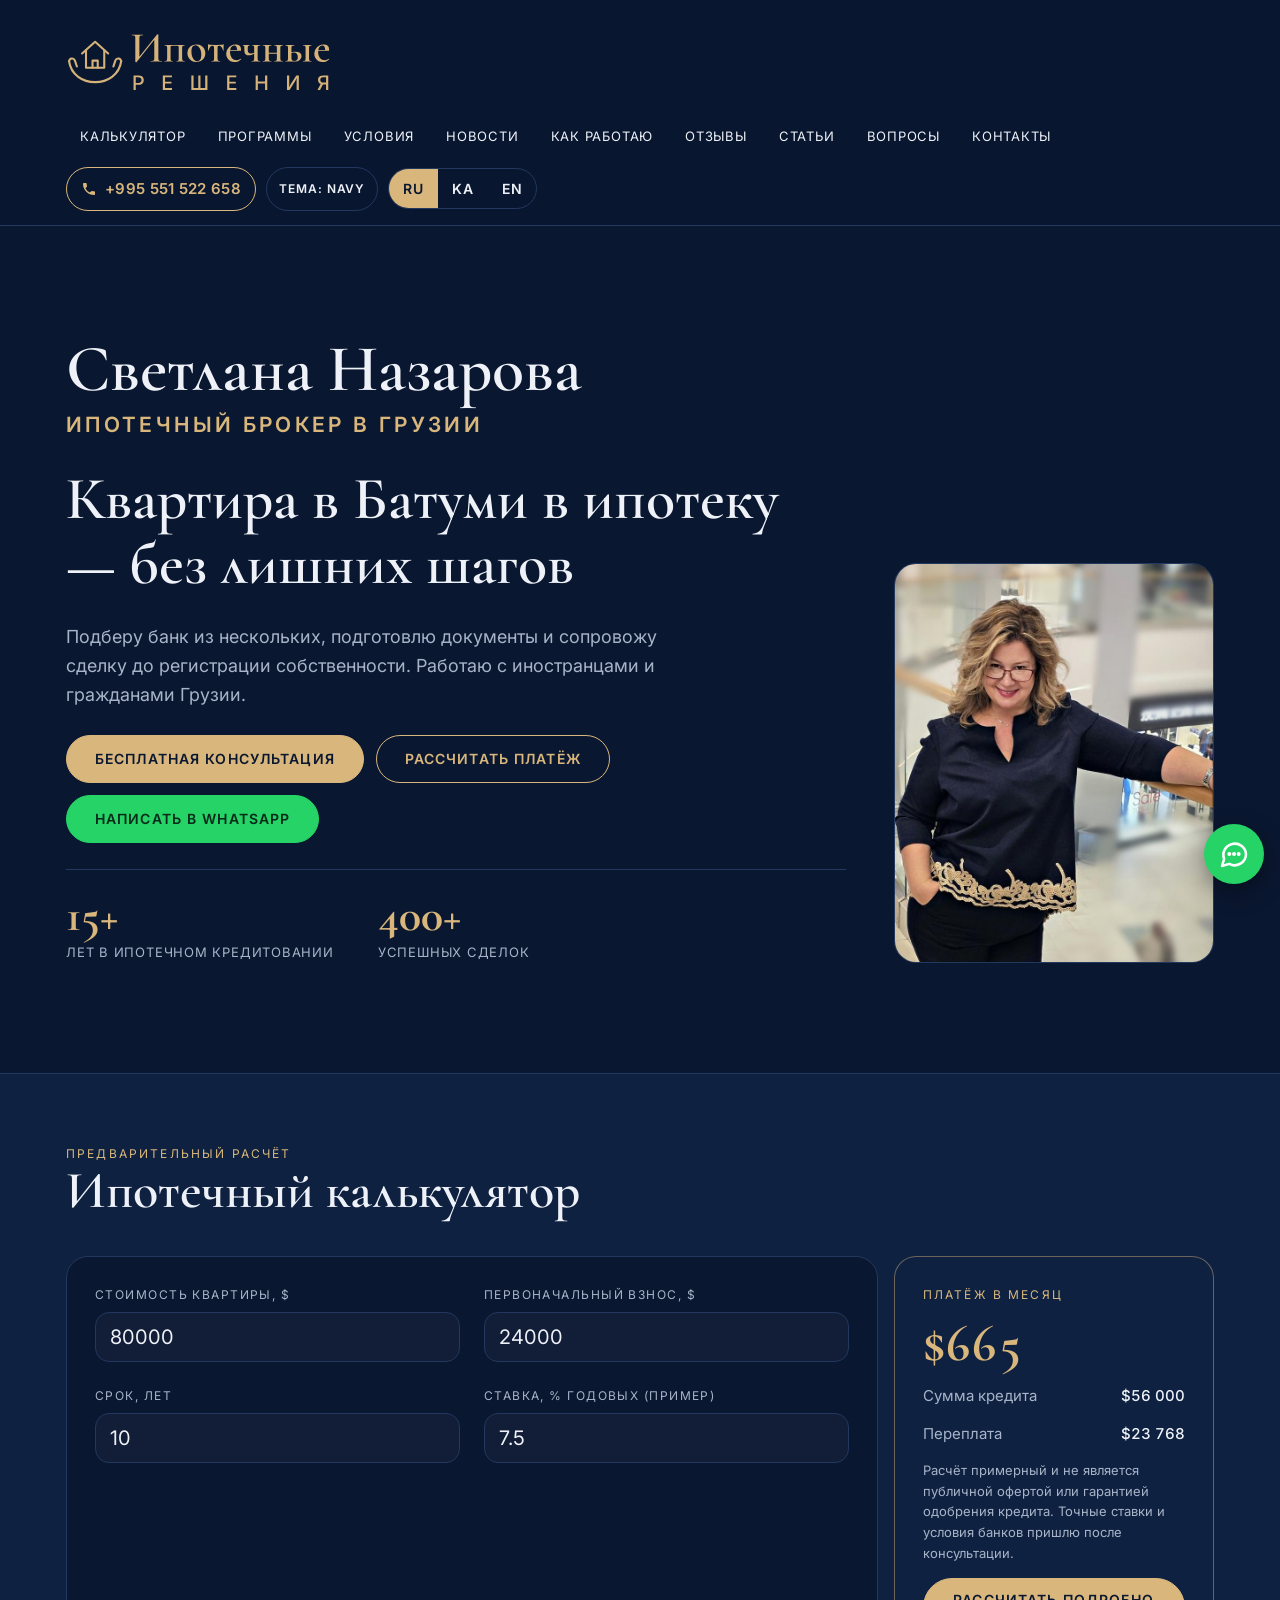
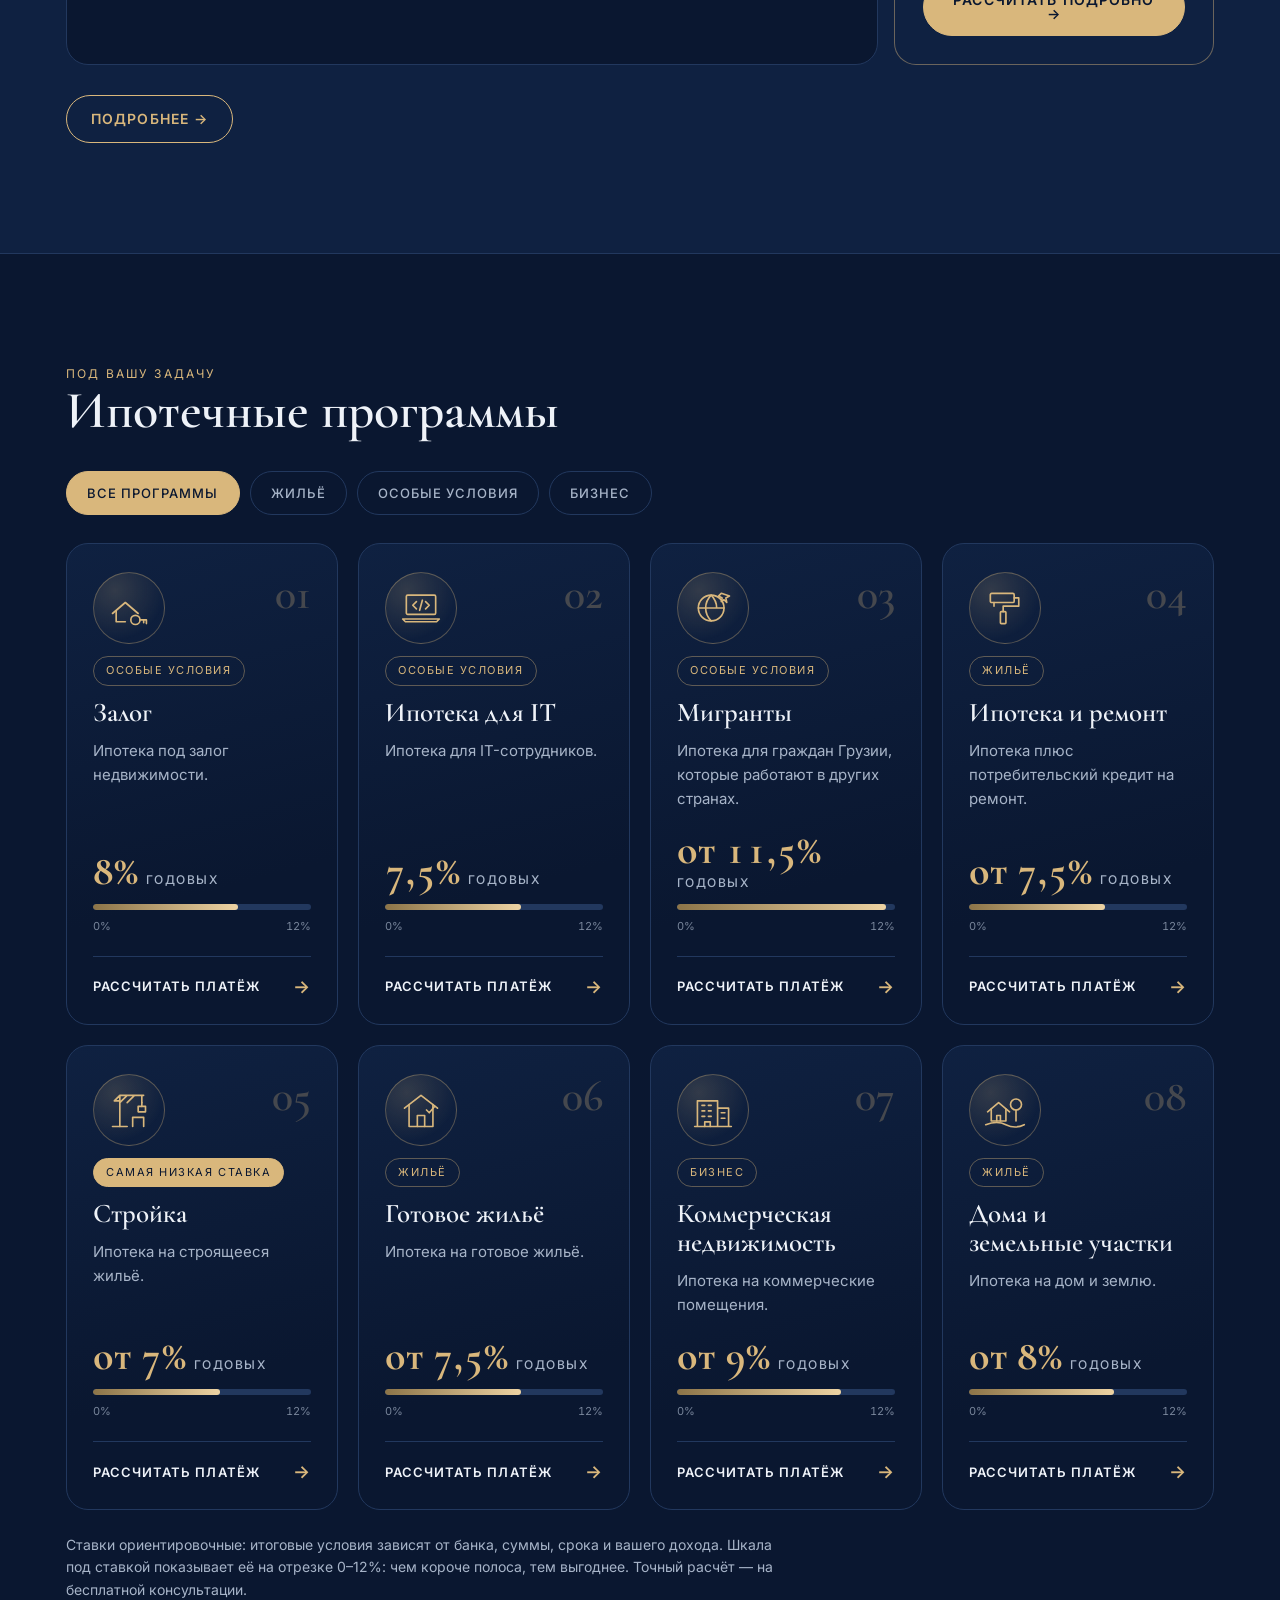
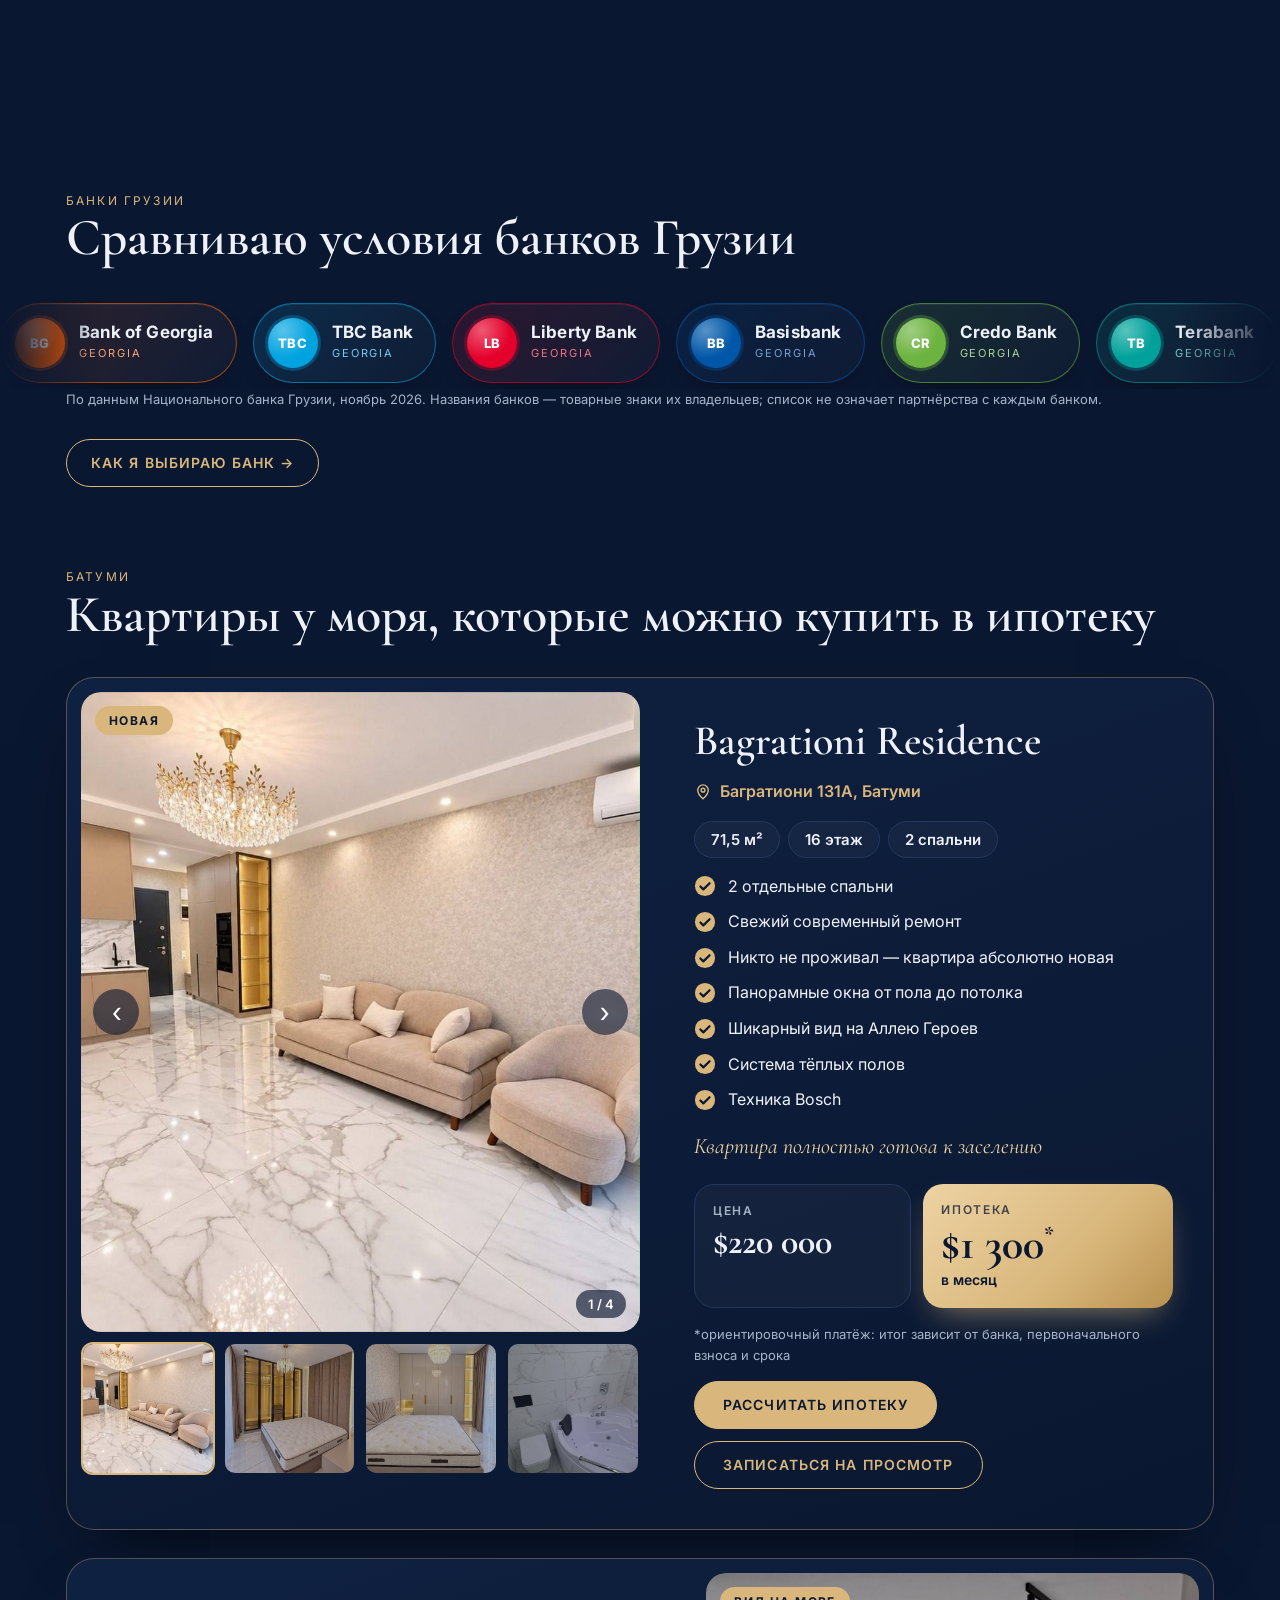
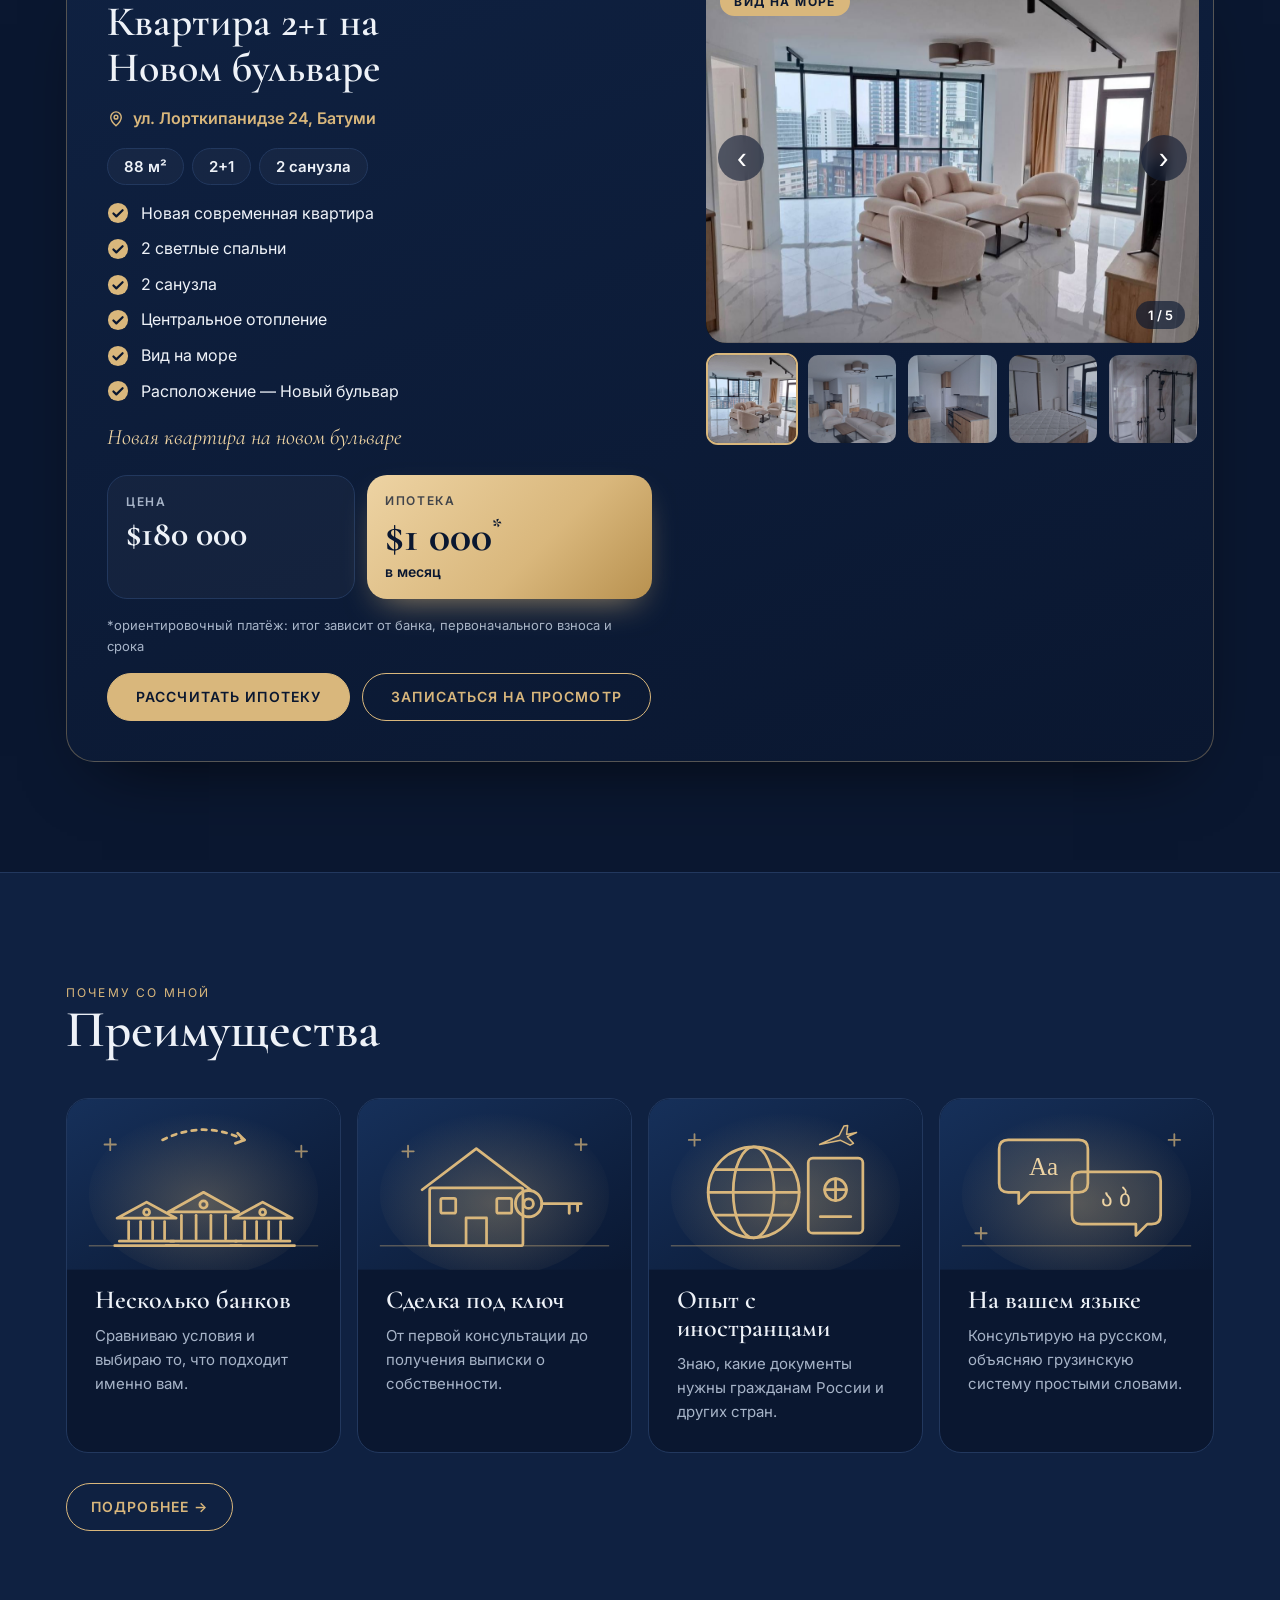
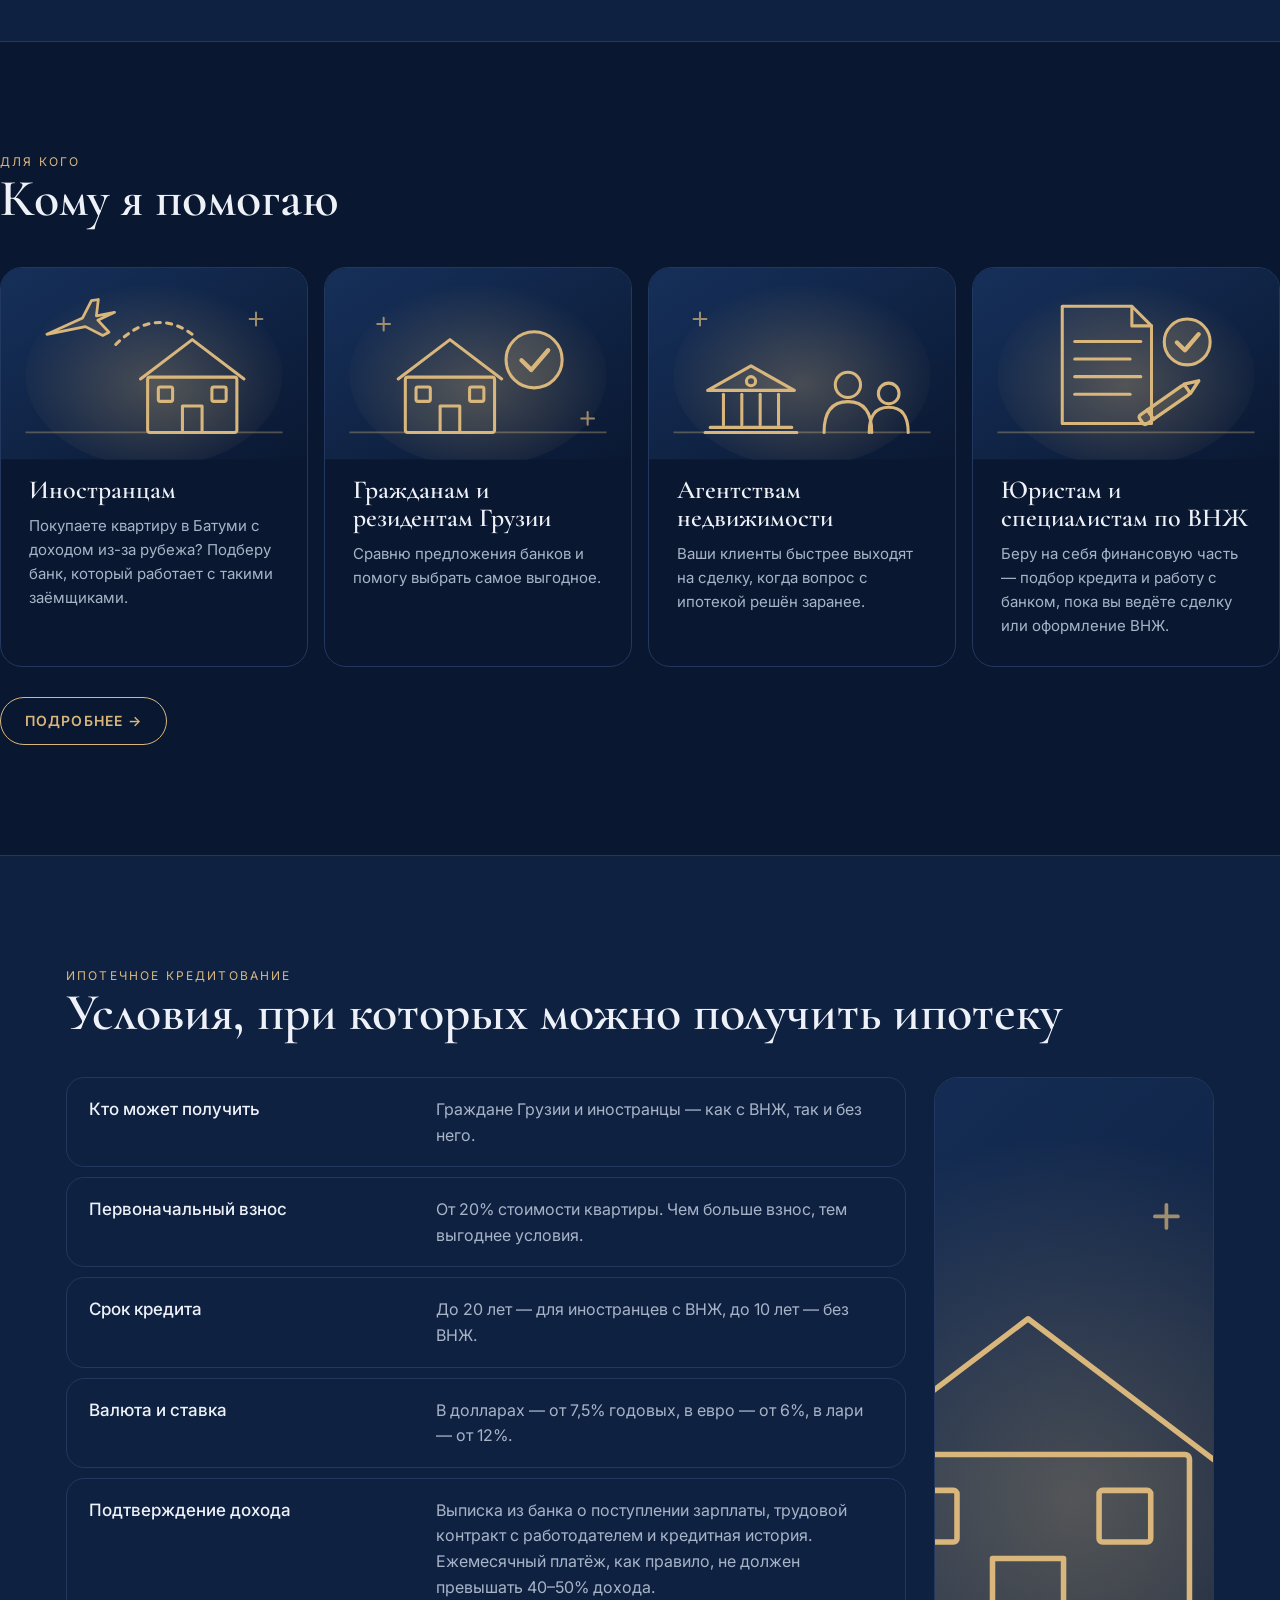
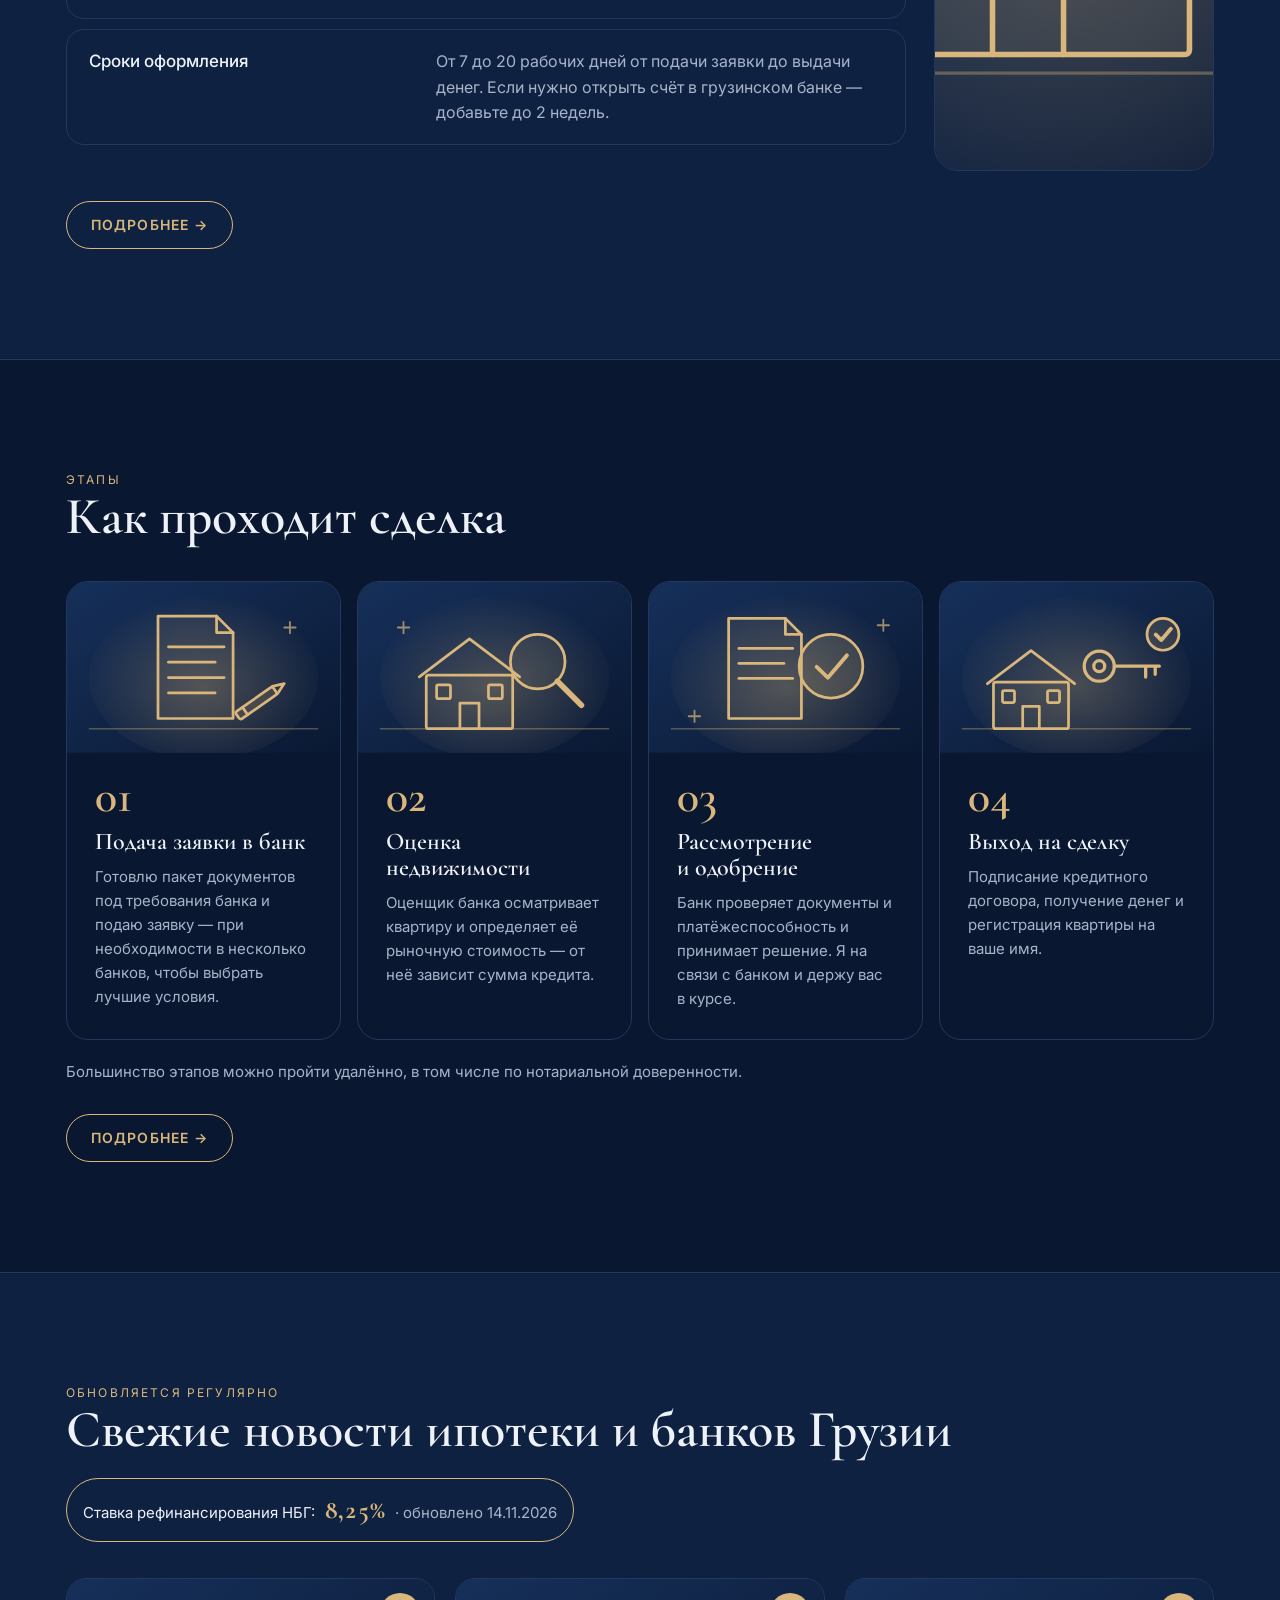
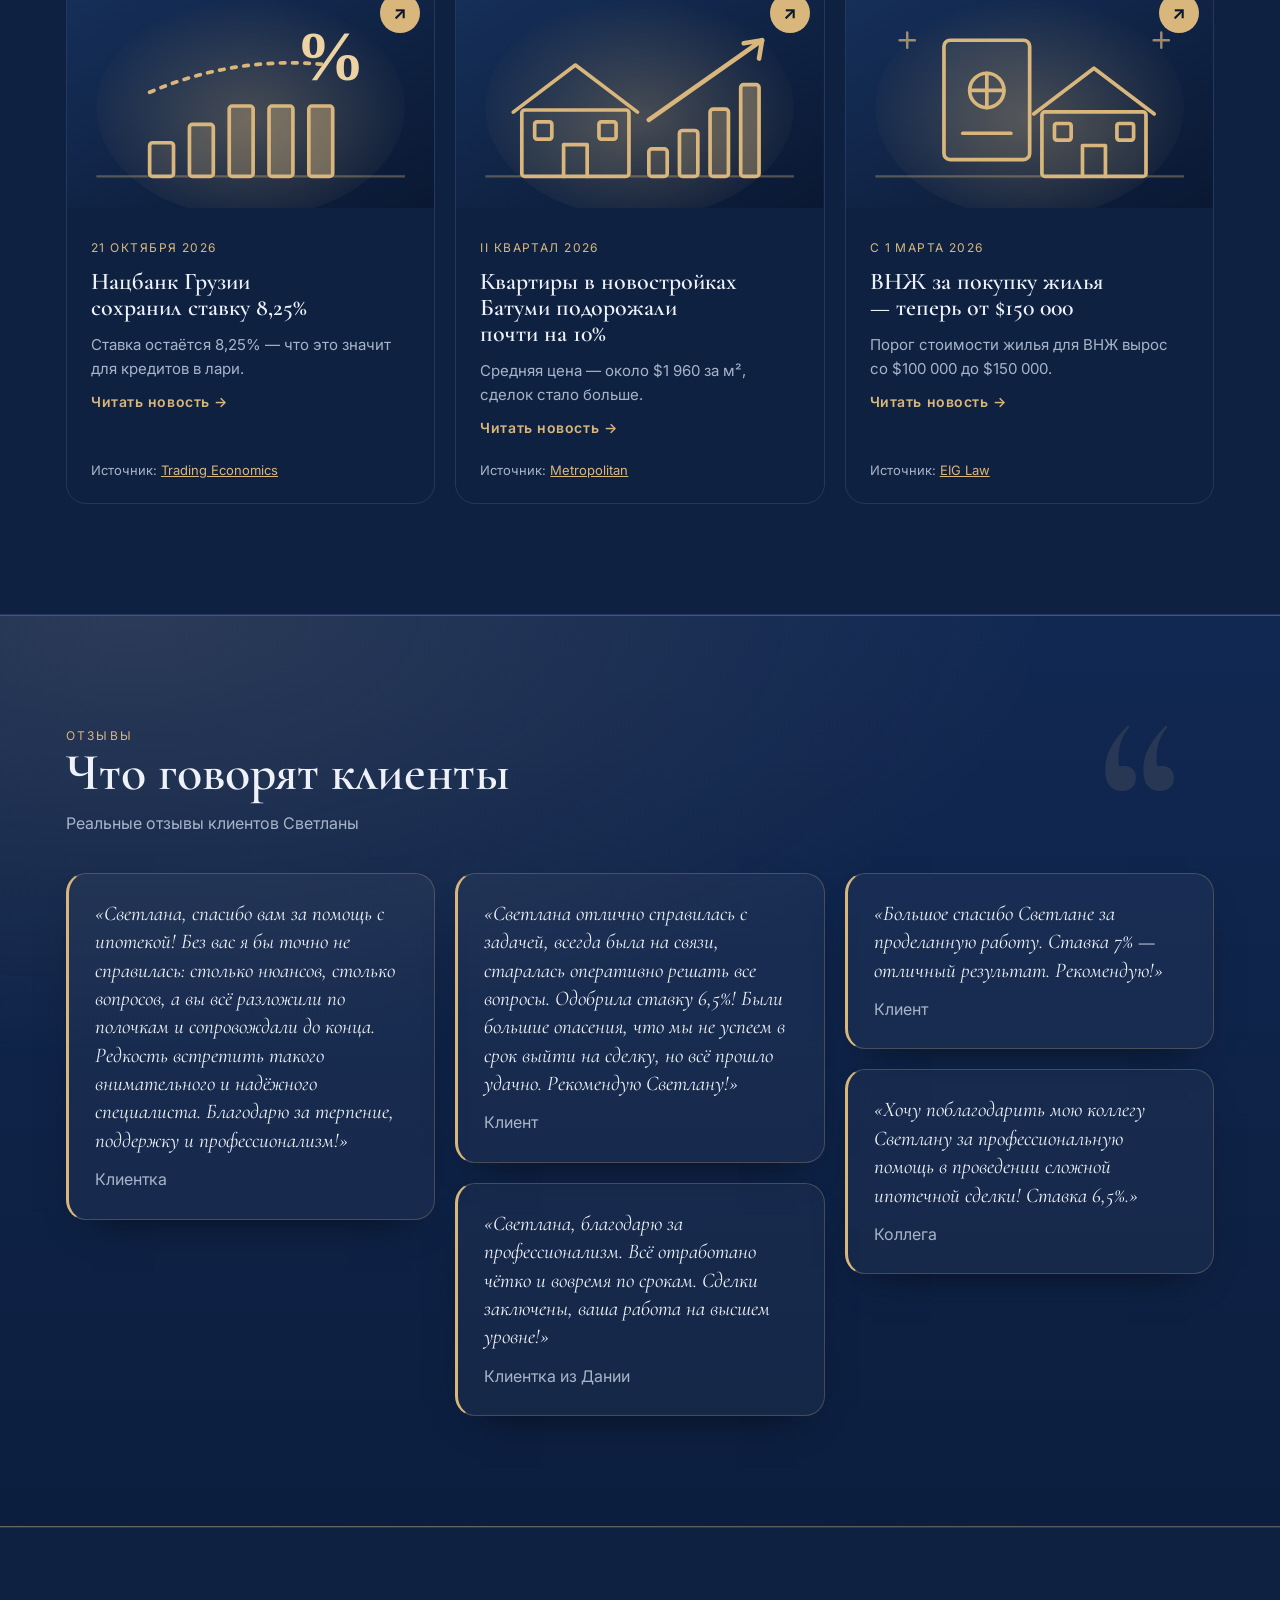
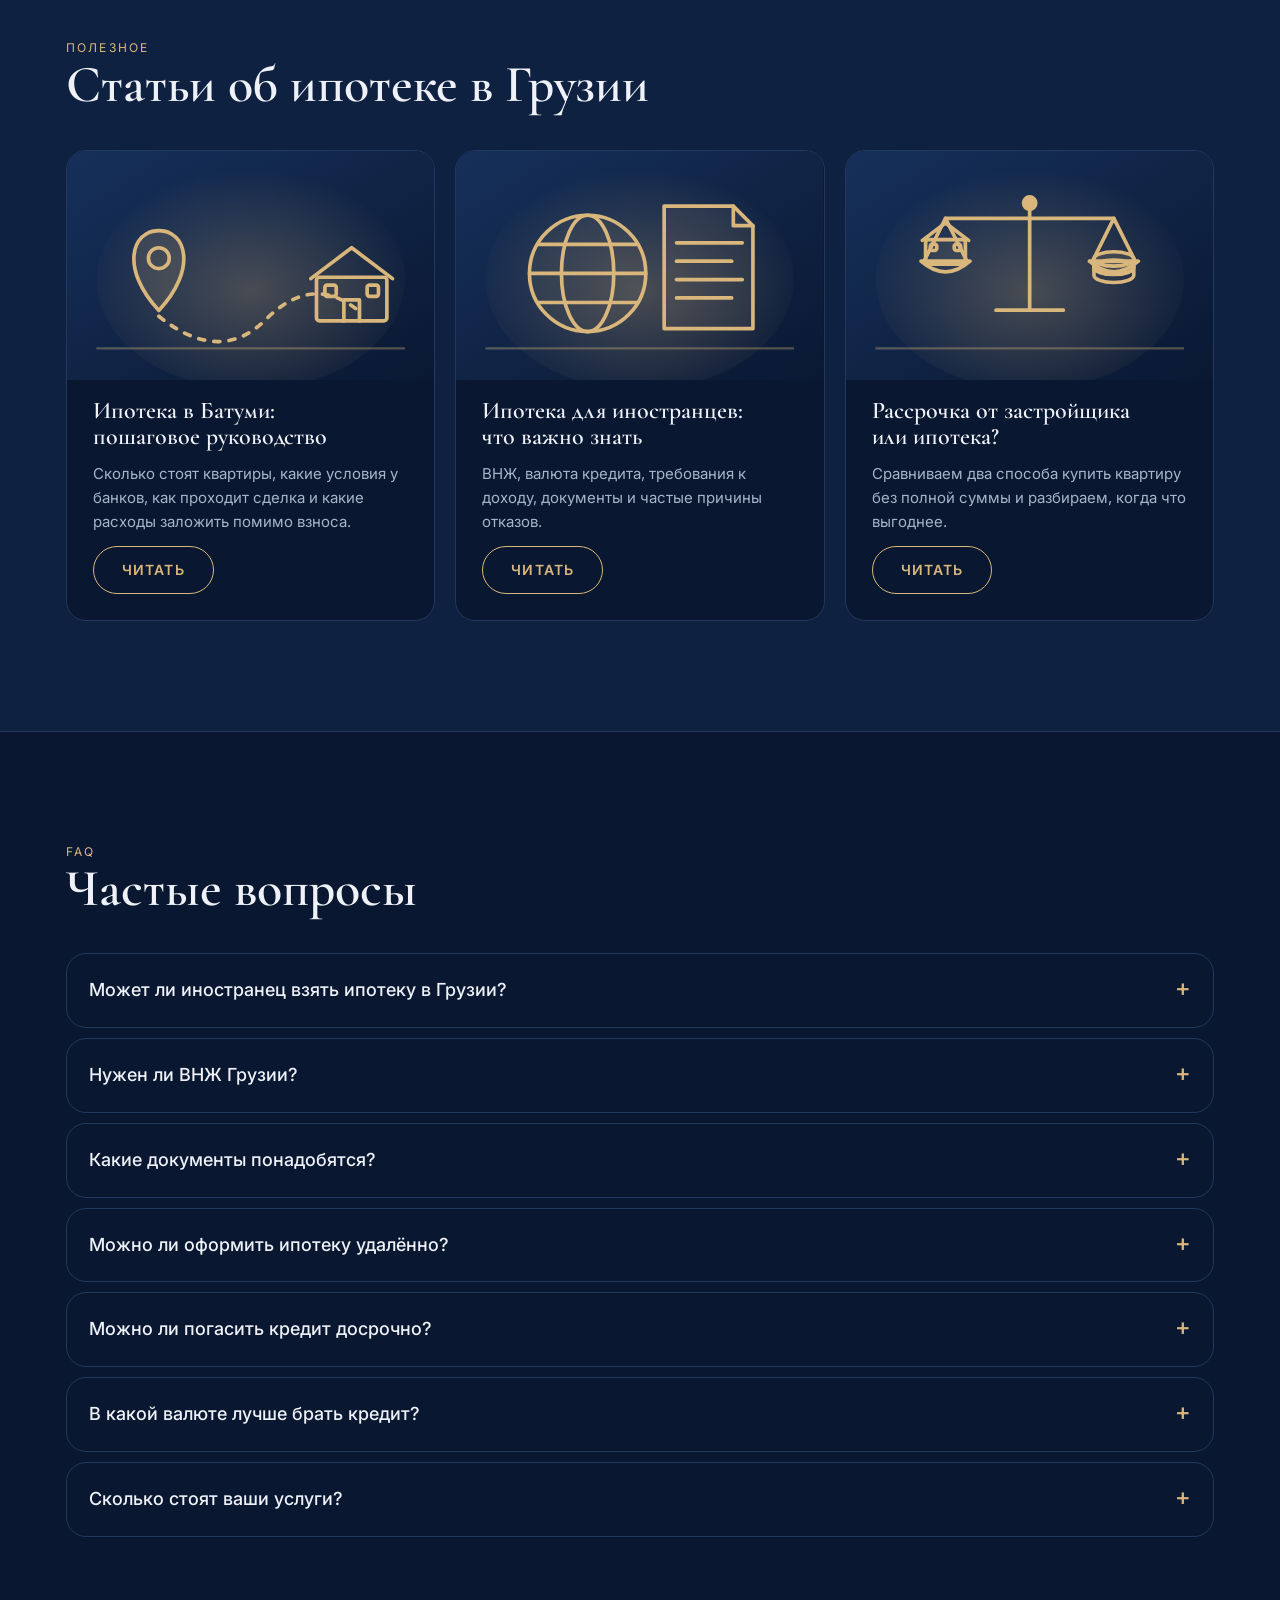
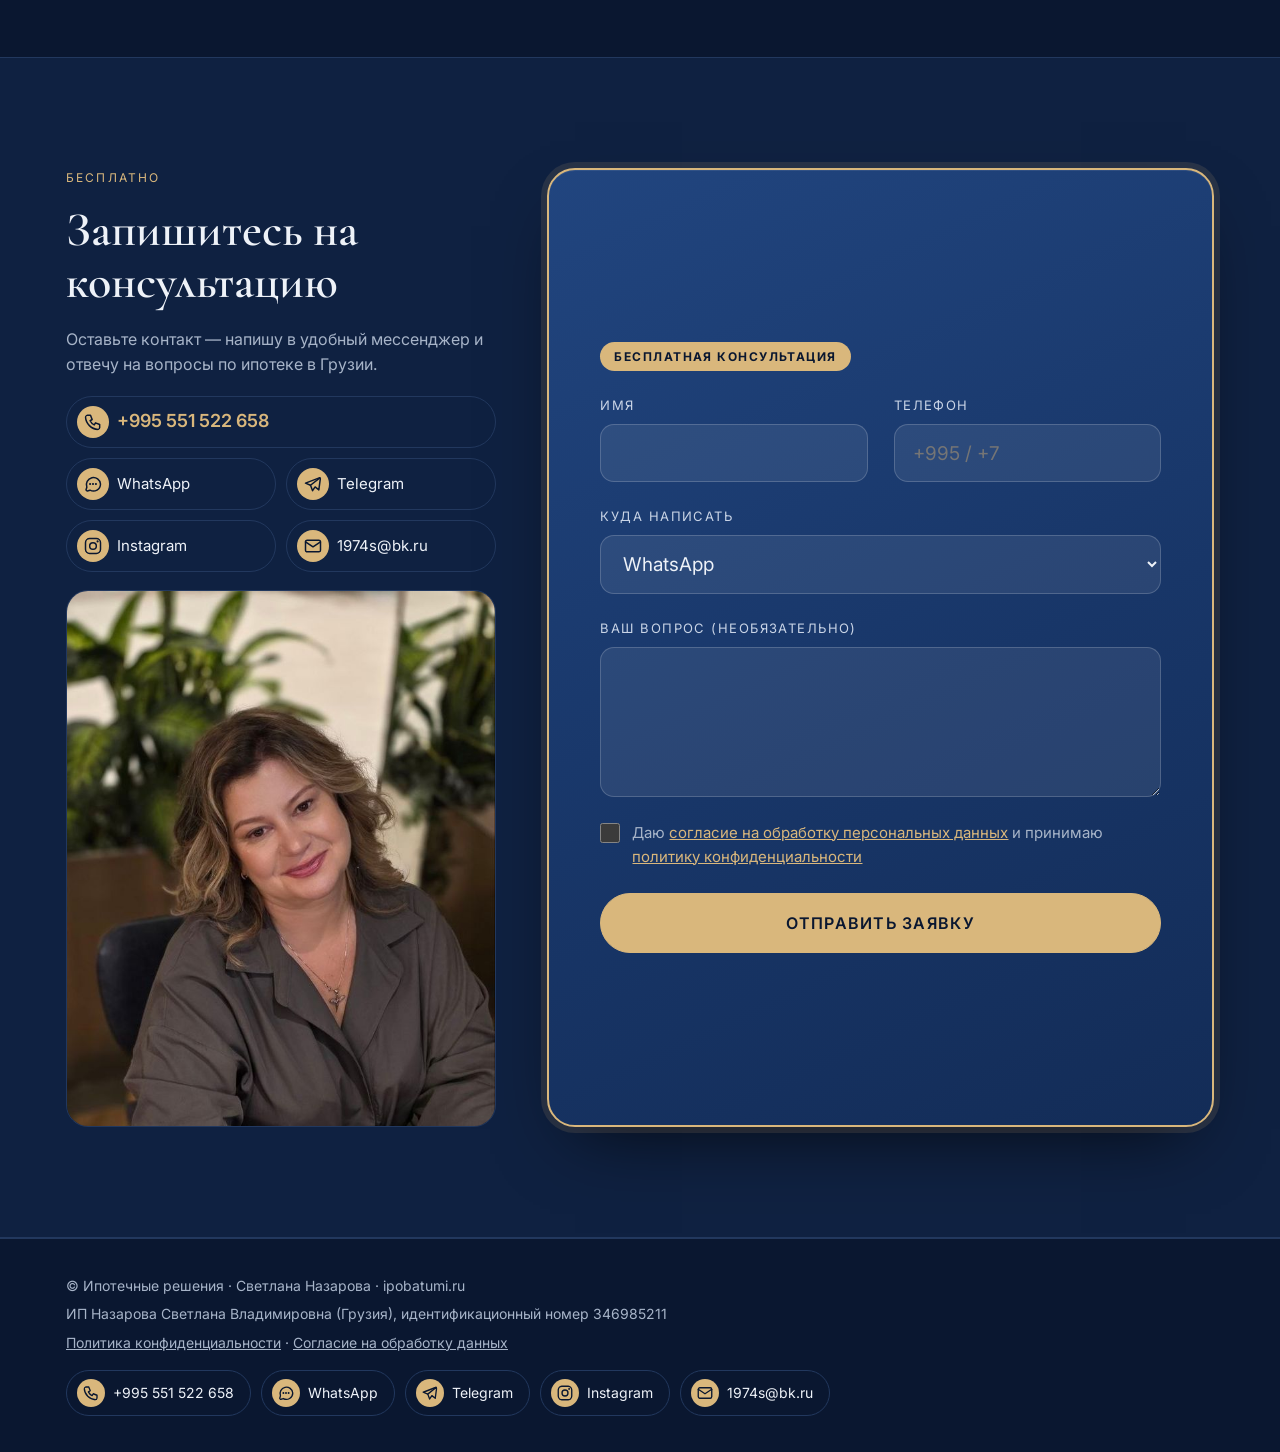
==== commit 737ae1dc: "Сайт: синяя версия от 15.11 + обе формы шлют в Telegram Co-Authored-By: Claude Opus 5.5 <noreply@ant" ====
--- a/site/index.html
+++ b/site/index.html
@@ -9,15 +9,15 @@
 <meta property="og:description" content="Подбор банка, документы и сопровождение сделки до регистрации собственности. Бесплатная консультация.">
 <meta property="og:locale" content="ru_RU"><meta property="og:locale:alternate" content="ka_GE"><meta property="og:locale:alternate" content="en_US">
 <meta name="twitter:card" content="summary">
-<meta name="theme-color" content="#0F0F0E">
+<meta name="theme-color" content="#0A1730">
 <link rel="icon" type="image/svg+xml" href="data:image/svg+xml,%3Csvg xmlns='http://www.w3.org/2000/svg' viewBox='0 0 100 100'%3E%3Crect width='100' height='100' rx='18' fill='%230F0F0E'/%3E%3Cg fill='none' stroke='%23D4B27A' stroke-width='6' stroke-linecap='round' stroke-linejoin='round'%3E%3Cpath d='M30 42 L50 24 L70 42'/%3E%3Cpath d='M36 37 V64 H64 V37'/%3E%3Cpath d='M46 64 V53 H54 V64'/%3E%3Cpath d='M10 54 C13 75 31 86 50 86 C69 86 87 75 90 54'/%3E%3Cpath d='M10 54 C11 49 17 48 19 53 L22 62'/%3E%3Cpath d='M90 54 C89 49 83 48 81 53 L78 62'/%3E%3C/g%3E%3C/svg%3E">
-<script type="application/ld+json">{"@context":"https://schema.org","@type":"FinancialService","name":"Ипотека Батуми — Светлана Назарова","url":"https://ipobatumi.ru/","description":"Ипотечный брокер в Грузии: подбор банка, документы и сопровождение сделки для иностранцев и граждан Грузии.","areaServed":[{"@type":"City","name":"Batumi"},{"@type":"Country","name":"Georgia"}],"availableLanguage":["ru","ka","en"],"founder":{"@type":"Person","name":"Svetlana Nazarova"}}</script>
+<script type="application/ld+json">{"@context":"https://schema.org","@type":"FinancialService","name":"Ипотека Батуми — Светлана Назарова","url":"https://ipobatumi.ru/","description":"Ипотечный брокер в Грузии: подбор банка, документы и сопровождение сделки для иностранцев и граждан Грузии.","areaServed":[{"@type":"City","name":"Batumi"},{"@type":"Country","name":"Georgia"}],"availableLanguage":["ru","ka","en"],"telephone":"+995551522658","founder":{"@type":"Person","name":"Svetlana Nazarova"}}</script>
 <link rel="preconnect" href="https://fonts.googleapis.com">
 <link rel="stylesheet" href="https://fonts.googleapis.com/css2?family=Cormorant+Garamond:wght@500;600;700&family=Inter:wght@400;500;600&family=Noto+Sans+Georgian:wght@400;500;600&family=Noto+Serif+Georgian:wght@500;600&display=swap">
 <style>
 /* Layout: single dark column, gold hairlines, editorial serif headings over a quiet sans */
 :root{
-  --bg:#0F0F0E; --surface:#191816; --line:#2B2925; --fg:#EFEAE0; --muted:#A9A398; --gold:#D4B27A; --gold-hi:#E8CFA0; --ink:#121110;
+  --bg:#0A1730; --surface:#0F2141; --line:#22385E; --fg:#EEF2F8; --muted:#A7B4C8; --gold:#D9B77C; --gold-hi:#EDD3A3; --ink:#0A1730; --hdr:rgba(10,23,48,.93);
   --display:'Cormorant Garamond','Noto Serif Georgian',Georgia,serif;
   --body:Inter,'Noto Sans Georgian',system-ui,sans-serif;
   color-scheme:dark;
@@ -39,16 +39,16 @@
 .btn-line{background:transparent;color:var(--gold)} .btn-line:hover{color:var(--ink);background:var(--gold)}
 
 /* header */
-header.top{position:sticky;top:env(safe-area-inset-top,0px);z-index:20;background:rgba(15,15,14,.92);backdrop-filter:blur(8px);border-bottom:1px solid var(--line)}
+header.top{position:sticky;top:env(safe-area-inset-top,0px);z-index:20;background:var(--hdr);backdrop-filter:blur(8px);border-bottom:1px solid var(--line)}
 .top .wrap{display:flex;flex-wrap:wrap;gap:12px 24px;align-items:center;justify-content:space-between;padding-block:14px}
 .logo{display:flex;flex-direction:column;text-decoration:none;color:var(--fg)}
-.logo-svg{height:46px;width:auto;display:block}
+.logo-svg{height:clamp(62px,8.5vw,92px);width:auto;display:block}
 .logo b{font-family:var(--display);font-size:24px;font-weight:600;line-height:1.1}
 .logo span{font-size:11px;letter-spacing:.16em;text-transform:uppercase;color:var(--gold)}
 nav.menu{display:flex;flex-wrap:wrap;gap:6px 18px;font-size:13px;letter-spacing:.06em;text-transform:uppercase}
 nav.menu a{color:var(--fg);text-decoration:none} nav.menu a:hover{color:var(--gold)}
 .langs{display:flex;border:1px solid var(--line)}
-.langs button{background:none;border:0;color:var(--muted);font:600 12px var(--body);letter-spacing:.08em;padding:10px 12px;min-width:44px;cursor:pointer}
+.langs button{background:none;border:0;color:var(--fg);font:600 14px var(--body);letter-spacing:.06em;padding:11px 14px;min-width:48px;cursor:pointer}
 .langs button[aria-pressed="true"]{background:var(--gold);color:var(--ink)}
 
 /* hero */
@@ -159,7 +159,246 @@
 .legal-body .dlg-cta{margin-top:18px}
 @media (prefers-reduced-motion:reduce){*{scroll-behavior:auto!important}}
 html{scroll-behavior:smooth}
+/* ---- revision 15.11: navy theme, bigger brand, phone, banks, galleries, "more" dialogs ---- */
+body.theme-black{--bg:#0F0F0E;--surface:#191816;--line:#2B2925;--fg:#EFEAE0;--muted:#A9A398;--ink:#121110;--hdr:rgba(15,15,14,.92)}
+.top-actions{display:flex;flex-wrap:wrap;align-items:center;gap:10px}
+.hdr-phone{display:inline-flex;align-items:center;gap:8px;min-height:44px;padding:0 14px;border:1px solid var(--gold);color:var(--gold);text-decoration:none;font:600 15px var(--body);letter-spacing:.02em;white-space:nowrap}
+.hdr-phone:hover{background:var(--gold);color:var(--ink)}
+.theme-btn{background:none;border:1px solid var(--line);color:var(--fg);min-height:44px;padding:0 12px;font:600 12px var(--body);letter-spacing:.08em;text-transform:uppercase;cursor:pointer}
+.theme-btn:hover{border-color:var(--gold);color:var(--gold)}
+.who-am-i{display:flex;flex-direction:column;gap:6px}
+.who-am-i b{font-family:var(--display);font-weight:600;font-size:clamp(40px,5.6vw,66px);line-height:1;color:var(--fg)}
+.who-am-i span{font-size:clamp(15px,1.9vw,21px);letter-spacing:.16em;text-transform:uppercase;color:var(--gold);font-weight:600}
+.hero h1{font-size:clamp(34px,5vw,60px)!important}
+.more{margin-top:30px;display:inline-flex;align-items:center;min-height:48px;padding:12px 24px;background:transparent;border:1px solid var(--gold);color:var(--gold);font:600 14px/1 var(--body);letter-spacing:.08em;text-transform:uppercase;cursor:pointer}
+.more:hover{background:var(--gold);color:var(--ink)}
+.gallery{margin-top:34px;display:grid;grid-auto-flow:column;grid-auto-columns:minmax(230px,300px);gap:14px;overflow-x:auto;scroll-snap-type:x mandatory;padding-bottom:10px;scrollbar-color:var(--gold) transparent}
+.gallery img{width:100%;aspect-ratio:4/5;object-fit:cover;display:block;border:1px solid var(--line);scroll-snap-align:start}
+.split{display:flex;flex-wrap:wrap;gap:44px;align-items:center}
+.split > img{flex:1 1 300px;max-width:440px;width:100%;aspect-ratio:4/5;object-fit:cover;object-position:center top;border:1px solid var(--line)}
+.split > div{flex:999 1 420px;min-width:0}
+.photo-row{display:grid;grid-template-columns:repeat(auto-fit,minmax(220px,1fr));gap:14px;margin-top:30px}
+.photo-row img{width:100%;aspect-ratio:4/3;object-fit:cover;display:block;border:1px solid var(--line)}
+.banks{margin-top:34px;display:grid;grid-template-columns:repeat(auto-fill,minmax(220px,1fr));gap:12px}
+.bank{display:flex;align-items:center;gap:14px;padding:16px 18px;border:1px solid var(--line);background:var(--bg);min-height:76px}
+.bank i{flex:none;width:46px;height:46px;border-radius:50%;display:flex;align-items:center;justify-content:center;font:700 13px var(--body);font-style:normal;letter-spacing:.02em;color:var(--ink);background:linear-gradient(135deg,var(--gold-hi),var(--gold))}
+.bank b{font:600 16px/1.25 var(--body);color:var(--fg)}
+.bank small{display:block;font-size:12px;color:var(--muted);font-weight:400;margin-top:2px}
+.contact-lines{display:flex;flex-direction:column;gap:10px;margin-top:6px}
+.contact-lines .big-phone{font-family:var(--display);font-size:clamp(30px,4vw,42px);font-weight:700;color:var(--gold);text-decoration:none;line-height:1}
+.ctas-row{display:flex;flex-wrap:wrap;gap:12px}
+.btn-wa{background:#25D366;border-color:#25D366;color:#06291A}.btn-wa:hover{background:#3BE07A;color:#06291A}
+.fab-wa{position:fixed;right:max(16px,env(safe-area-inset-right,0px));bottom:max(16px,env(safe-area-inset-bottom,0px));z-index:30;width:60px;height:60px;border-radius:50%;background:#25D366;display:flex;align-items:center;justify-content:center;box-shadow:0 8px 24px rgba(0,0,0,.35)}
+.fab-wa svg{width:32px;height:32px}
+@media (max-width:700px){.hdr-phone span.lbl{display:none}}
+
+/* news with photos */
+.news-card{padding:0!important;overflow:hidden}
+.news-card > *:not(.news-img){margin-left:24px;margin-right:24px}
+.news-card .src{margin-bottom:22px}
+.news-img{position:relative;display:block;width:100%;padding:0;border:0;background:none;cursor:pointer;overflow:hidden;aspect-ratio:16/10}
+.news-img img{width:100%;height:100%;object-fit:cover;display:block;transition:transform .5s ease}
+.news-img::after{content:"";position:absolute;inset:0;background:linear-gradient(180deg,transparent 50%,rgba(10,23,48,.65))}
+.news-img:hover img{transform:scale(1.06)}
+.news-zoom{position:absolute;right:14px;top:14px;z-index:1;width:40px;height:40px;border-radius:50%;background:var(--gold);color:var(--ink);display:flex;align-items:center;justify-content:center;font:700 18px var(--body)}
+.news-card time{margin-top:18px}
+.news-title{background:none;border:0;padding:0;color:var(--fg);font:inherit;text-align:left;cursor:pointer}
+.news-title:hover{color:var(--gold)}
+.news-tz{margin-top:0!important;margin-bottom:0!important;color:var(--muted);font-size:15px}
+.news-more{align-self:flex-start;background:none;border:0;padding:0;color:var(--gold);font:600 14px var(--body);letter-spacing:.04em;cursor:pointer;margin-bottom:6px}
+.news-more:hover{color:var(--gold-hi)}
+.news-hero{width:100%;aspect-ratio:16/9;object-fit:cover;border-radius:16px;margin:14px 0 6px;display:block}
+
+
+/* ===== revision 4 ===== */
+/* listings block */
+.listings{margin-top:34px;display:flex;flex-direction:column;gap:28px}
+.listing{display:grid;grid-template-columns:minmax(0,1.05fr) minmax(0,1fr);gap:0;border:1px solid rgba(217,183,124,.35);border-radius:28px;overflow:hidden;background:linear-gradient(160deg,var(--surface),var(--bg));box-shadow:0 30px 70px -36px rgba(0,0,0,.8)}
+@media (max-width:860px){.listing{grid-template-columns:minmax(0,1fr)}}
+.lgal{display:flex;flex-direction:column;gap:10px;padding:14px}
+.lmain{position:relative;border-radius:20px;overflow:hidden;aspect-ratio:3/4;max-height:640px;background:#000}
+.lmain img{width:100%;height:100%;object-fit:cover;display:block;animation:pin .4s ease both}
+.lbadge{position:absolute;left:14px;top:14px;background:var(--gold);color:var(--ink);font:700 12px var(--body);letter-spacing:.12em;text-transform:uppercase;padding:7px 14px;border-radius:999px}
+.lnav{position:absolute;top:50%;transform:translateY(-50%);width:46px;height:46px;border-radius:50%;border:0;background:rgba(10,23,48,.6);color:#fff;font:400 28px/1 var(--body);cursor:pointer;backdrop-filter:blur(6px)}
+.lnav:hover{background:var(--gold);color:var(--ink)} .lnav.prev{left:12px} .lnav.next{right:12px}
+.lcount{position:absolute;right:14px;bottom:14px;background:rgba(10,23,48,.65);color:#fff;font:600 13px var(--body);padding:6px 12px;border-radius:999px}
+.lthumbs{display:grid;grid-auto-flow:column;grid-auto-columns:minmax(0,1fr);gap:8px}
+.listing.wide{grid-template-columns:minmax(0,1.2fr) minmax(0,1fr)}
+.listing.wide .lmain{aspect-ratio:4/3}
+@media (min-width:861px){.listing.wide .lgal{order:2}}
+@media (max-width:860px){.listing.wide{grid-template-columns:minmax(0,1fr)}}
+.lthumb{padding:0;border:2px solid transparent;border-radius:12px;overflow:hidden;cursor:pointer;background:none;aspect-ratio:1}
+.lthumb img{width:100%;height:100%;object-fit:cover;display:block;opacity:.7;transition:opacity .2s}
+.lthumb[aria-current="true"]{border-color:var(--gold)} .lthumb[aria-current="true"] img,.lthumb:hover img{opacity:1}
+.linfo{padding:clamp(22px,3.4vw,40px);display:flex;flex-direction:column;gap:16px}
+.linfo h3{font-size:clamp(30px,3.4vw,42px)}
+.laddr{margin:0;display:flex;align-items:center;gap:8px;color:var(--gold);font-weight:600}
+.lspecs{display:flex;flex-wrap:wrap;gap:8px}
+.lspecs span{border:1px solid var(--line);border-radius:999px;padding:8px 16px;font:600 15px var(--body);background:rgba(255,255,255,.03)}
+.lfeats{list-style:none;margin:0;padding:0;display:grid;gap:10px}
+.lfeats li{display:flex;align-items:center;gap:12px;font-size:16px}
+.lfeats svg{flex:none}
+.lready{margin:0;font-family:var(--display);font-style:italic;font-size:22px;color:var(--gold-hi)}
+.lprice{display:grid;grid-template-columns:1fr 1.15fr;gap:12px;margin-top:4px}
+.lprice > div{border-radius:20px;padding:16px 18px;display:flex;flex-direction:column;gap:2px}
+.lp-price{border:1px solid var(--line);background:rgba(255,255,255,.03)}
+.lp-price span,.lp-mort span{font-size:12px;letter-spacing:.14em;text-transform:uppercase;color:var(--muted);font-weight:600}
+.lp-price b{font:700 clamp(26px,3vw,36px)/1.1 var(--display);color:var(--fg);white-space:nowrap}
+.lp-mort b{white-space:nowrap}
+.lp-mort{position:relative;overflow:hidden;background:linear-gradient(135deg,var(--gold-hi),var(--gold) 60%,#B8914F);color:var(--ink);box-shadow:0 14px 34px -14px rgba(217,183,124,.7)}
+.lp-mort::after{content:"";position:absolute;inset:0;background:linear-gradient(110deg,transparent 30%,rgba(255,255,255,.45) 50%,transparent 70%);transform:translateX(-100%);animation:lshine 3.6s ease-in-out infinite}
+@keyframes lshine{60%,100%{transform:translateX(100%)}}
+.lp-mort span{color:rgba(10,23,48,.75)}
+.lp-mort b{font:700 clamp(32px,3.6vw,44px)/1.05 var(--display)} .lp-mort sup{font-size:.5em}
+.lp-mort em{font-style:normal;font-weight:600;font-size:14px}
+.lbtns{display:flex;flex-wrap:wrap;gap:12px}
+@media (prefers-reduced-motion:reduce){.lp-mort::after{animation:none}}
+
+#lead{align-self:flex-start}
+
+.blabel i{color:#fff!important;background:radial-gradient(circle at 30% 25%,rgba(255,255,255,.35),transparent 55%),var(--acc)!important;box-shadow:0 0 0 3px color-mix(in srgb,var(--acc) 30%,transparent)}
+.blabel{border-color:color-mix(in srgb,var(--acc) 60%,transparent)!important;background:linear-gradient(135deg,color-mix(in srgb,var(--acc) 16%,transparent),rgba(255,255,255,.02))!important}
+.blabel small{color:color-mix(in srgb,var(--acc) 55%,#fff)!important}
+
+.social{display:flex;flex-wrap:wrap;gap:10px}
+.social a{display:inline-flex;align-items:center;gap:8px;min-height:44px;padding:8px 16px 8px 10px;border:1px solid var(--line);border-radius:999px;color:var(--fg);text-decoration:none;transition:border-color .2s,color .2s,background .2s}
+.social a svg{width:28px;height:28px;padding:5px;border-radius:50%;background:var(--gold);color:var(--ink);flex:none}
+.social a:hover{border-color:var(--gold);color:var(--gold);background:rgba(217,183,124,.08)}
+
+.ill-card{overflow:hidden}
+.adv .ill-card,.steps .ill-card,.art-card.ill-card{padding-top:0!important}
+.ill-card > svg.illu{display:block;width:calc(100% + 56px);margin:0 -28px 6px;height:auto;aspect-ratio:240/150}
+.art-card.ill-card > svg.illu{width:calc(100% + 52px);margin:0 -26px 6px}
+.steps .ill-card > svg.illu{order:-1}
+.steps li.ill-card::before{margin-top:4px}
+.cond-split{display:flex;flex-wrap:wrap;gap:28px;align-items:stretch;margin-top:36px}
+.cond-split .rows{flex:999 1 520px;min-width:0;margin-top:0}
+.cond-illu{flex:1 1 280px;min-width:0;max-width:420px}
+.cond-illu svg{width:100%;height:100%;min-height:320px;border-radius:24px;display:block;border:1px solid var(--line)}
+.news-img svg{width:100%;height:100%;display:block;transition:transform .5s ease}
+.news-img:hover svg{transform:scale(1.05)}
+.news-img::after{display:none}
+.news-hero svg{width:100%;height:auto;border-radius:16px;display:block;margin:14px 0 6px}
+/* bank label strip */
+.bank-strip{padding-block:clamp(48px,7vw,80px)}
+.marquee{margin-top:30px;overflow:hidden;-webkit-mask-image:linear-gradient(90deg,transparent,#000 8%,#000 92%,transparent);mask-image:linear-gradient(90deg,transparent,#000 8%,#000 92%,transparent)}
+.mtrack{display:flex;gap:16px;width:max-content;animation:mq 60s linear infinite;padding:6px 0}
+.marquee:hover .mtrack{animation-play-state:paused}
+@keyframes mq{to{transform:translateX(-50%)}}
+.blabel{display:flex;align-items:center;gap:14px;padding:14px 22px 14px 14px;border-radius:999px;background:linear-gradient(135deg,rgba(255,255,255,.07),rgba(255,255,255,.02));border:1px solid color-mix(in srgb,var(--acc) 45%,transparent);box-shadow:inset 0 1px 0 rgba(255,255,255,.06),0 10px 24px -16px rgba(0,0,0,.7);white-space:nowrap}
+.blabel i{width:50px;height:50px;border-radius:50%;display:flex;align-items:center;justify-content:center;font:800 13px var(--body);font-style:normal;letter-spacing:.02em;color:#0A1730;background:radial-gradient(circle at 30% 25%,#fff8,transparent 55%),var(--acc)}
+.blabel b{display:block;font:700 17px/1.1 var(--body);color:var(--fg);letter-spacing:.01em}
+.blabel small{display:block;font-size:11px;letter-spacing:.18em;text-transform:uppercase;color:var(--acc);margin-top:3px}
+@media (prefers-reduced-motion:reduce){.mtrack{animation:none;flex-wrap:wrap;width:auto}}
+/* reviews block */
+.rev-block{background:radial-gradient(120% 80% at 10% 0%,rgba(217,183,124,.13),transparent 60%),linear-gradient(180deg,#112852,#0C1E3E);border-block:1px solid rgba(217,183,124,.35)}
+.rev-block .wrap{position:relative}
+.rev-block .wrap::before{content:"“";position:absolute;right:max(16px,4vw);top:-40px;font:700 220px/1 var(--display);color:rgba(217,183,124,.12);pointer-events:none}
+.rev-block .rev{background:rgba(255,255,255,.04);border:1px solid rgba(217,183,124,.25);border-left:3px solid var(--gold);box-shadow:0 18px 40px -26px rgba(0,0,0,.8)}
+/* calculator step 2 */
+#calc-go{width:100%}
+.calc-step2{margin-top:22px;display:flex;flex-wrap:wrap;gap:16px;animation:pin .45s ease both}
+.cs-sum{flex:999 1 480px;min-width:0;border:1px solid var(--line);border-radius:22px;padding:26px;background:var(--bg)}
+.cs-sum h3,.cs-lead h3{font-size:28px;margin-bottom:14px}
+.cs-sum h4{margin:22px 0 10px;font:600 13px var(--body);letter-spacing:.12em;text-transform:uppercase;color:var(--gold)}
+.cs-grid{display:grid;grid-template-columns:repeat(auto-fit,minmax(180px,1fr));gap:10px}
+.cs-grid div{border:1px solid var(--line);border-radius:14px;padding:12px 14px;display:flex;flex-direction:column;gap:4px}
+.cs-grid span{font-size:12px;letter-spacing:.08em;text-transform:uppercase;color:var(--muted)}
+.cs-grid b{font:600 20px var(--body);font-variant-numeric:tabular-nums}
+.cs-grid .hl{border-color:var(--gold);background:rgba(217,183,124,.1)}.cs-grid .hl b{color:var(--gold);font-size:24px}
+.cs-table{width:100%;border-collapse:collapse;font-variant-numeric:tabular-nums}
+.cs-table th,.cs-table td{text-align:left;padding:10px 12px;border-bottom:1px solid var(--line);font-size:15px}
+.cs-table th{font-size:12px;letter-spacing:.08em;text-transform:uppercase;color:var(--muted);font-weight:600}
+.cs-table tr.cur td{color:var(--gold);font-weight:600}
+.cs-lead{flex:1 1 340px;min-width:0;display:flex;flex-direction:column;gap:16px;border:2px solid var(--gold);border-radius:22px;padding:26px;background:linear-gradient(160deg,#1C3C70,#132B55);position:relative}
+.cs-lead p{margin:0}
+/* brighter consultation form */
+#lead{background:linear-gradient(155deg,#21457F 0%,#183668 55%,#132C57 100%)!important;border:2px solid var(--gold)!important;box-shadow:0 0 0 6px rgba(217,183,124,.12),0 30px 70px -28px rgba(0,0,0,.75),inset 0 1px 0 rgba(255,255,255,.08)!important}
+#lead .field input,#lead .field select,#lead .field textarea,.cs-lead .field input,.cs-lead .field select{background:rgba(255,255,255,.08);border-color:rgba(255,255,255,.18)}
+#lead .field span,.cs-lead .field span{color:#C9D4E6}
+body.theme-black #lead,body.theme-black .cs-lead{background:linear-gradient(155deg,#2A261F,#1E1B16)!important}
+
+/* programs (from v1, adapted) */
+.pfilter{display:flex;flex-wrap:wrap;gap:10px;margin-top:32px}
+.pfilter button{background:transparent;border:1px solid var(--line);color:var(--muted);font:500 13px var(--body);letter-spacing:.08em;text-transform:uppercase;padding:12px 20px;min-height:44px;cursor:pointer;transition:all .2s;border-radius:999px}
+.pfilter button:hover{color:var(--fg);border-color:var(--gold)}
+.pfilter button[aria-pressed="true"]{background:var(--gold);border-color:var(--gold);color:var(--ink)}
+.progs{display:grid;grid-template-columns:repeat(auto-fill,minmax(min(100%,268px),1fr));gap:20px;margin-top:28px}
+.prog{position:relative;background:linear-gradient(165deg,var(--surface) 0%,var(--bg) 70%);border:1px solid var(--line);border-radius:22px;padding:28px 26px 24px;display:flex;flex-direction:column;gap:12px;transition:transform .3s,border-color .3s,box-shadow .3s;overflow:hidden}
+.prog::before{content:"";position:absolute;inset:0 0 auto;height:2px;background:linear-gradient(90deg,transparent,var(--gold),transparent);opacity:0;transition:opacity .3s}
+.prog:hover{transform:translateY(-6px);border-color:rgba(217,183,124,.55);box-shadow:0 18px 40px -18px rgba(217,183,124,.35)}
+.prog:hover::before{opacity:1}
+.prog[hidden]{display:none}
+.prog.show{animation:pin .45s ease both}
+@keyframes pin{from{opacity:0;transform:translateY(14px)}to{opacity:1;transform:none}}
+.ptop{display:flex;justify-content:space-between;align-items:flex-start;gap:12px}
+.picon{width:72px;height:72px;border-radius:50%;border:1px solid rgba(217,183,124,.35);background:radial-gradient(circle at 30% 25%,rgba(217,183,124,.18),rgba(217,183,124,0) 70%);display:flex;align-items:center;justify-content:center;flex:none;transition:border-color .3s}
+.picon svg{width:44px;height:44px;stroke:var(--gold);fill:none;stroke-width:1.8;stroke-linecap:round;stroke-linejoin:round}
+.prog:hover .picon{border-color:var(--gold)}
+.pnum{font-family:var(--display);font-size:44px;font-weight:600;line-height:1;color:rgba(217,183,124,.28)}
+.ptag{align-self:flex-start;font-size:11px;letter-spacing:.14em;text-transform:uppercase;color:var(--gold);border:1px solid rgba(217,183,124,.4);padding:5px 12px;border-radius:999px}
+.prog.best .ptag{background:var(--gold);color:var(--ink);border-color:var(--gold)}
+.prog h3{font-size:27px}
+.prog p{margin:0;color:var(--muted);font-size:15px;flex:1}
+.prate{display:flex;flex-wrap:wrap;align-items:baseline;gap:2px 8px;margin-top:6px}
+.prate b{font-family:var(--display);font-size:42px;white-space:nowrap;font-weight:700;color:var(--gold);line-height:1;font-variant-numeric:tabular-nums}
+.prate small{font-size:12px;font-weight:500;letter-spacing:.12em;text-transform:uppercase;color:var(--muted)}
+.meter{height:6px;background:var(--line);position:relative;overflow:hidden;border-radius:999px}
+.meter i{position:absolute;inset:0 auto 0 0;width:0;border-radius:999px;background:linear-gradient(90deg,#8C7448,var(--gold-hi));transition:width 1.1s cubic-bezier(.2,.8,.2,1)}
+.meter-scale{display:flex;justify-content:space-between;font-size:11px;color:var(--muted);opacity:.7;font-variant-numeric:tabular-nums;margin-top:-4px}
+.pbtn{margin-top:8px;display:flex;align-items:center;justify-content:space-between;gap:10px;background:transparent;border:0;border-top:1px solid var(--line);padding:16px 0 0;color:var(--fg);font:600 13px var(--body);letter-spacing:.08em;text-transform:uppercase;cursor:pointer;min-height:44px;text-align:left}
+.pbtn span:last-child{color:var(--gold);font-size:18px;transition:transform .25s}
+.pbtn:hover{color:var(--gold)} .pbtn:hover span:last-child{transform:translateX(6px)}
+.progs-note{margin:24px 0 0;font-size:14px;color:var(--muted);max-width:52em}
+.calc.flash{animation:flash 1.4s ease}
+@keyframes flash{0%,100%{box-shadow:none}30%{box-shadow:0 0 0 2px var(--gold),0 0 40px rgba(217,183,124,.35)}}
+@media (prefers-reduced-motion:reduce){.prog,.prog.show,.meter i,.calc.flash{transition:none;animation:none}.prog:hover{transform:none}}
+/* rounded, flowing UI */
+.btn,.more,.hdr-phone,.theme-btn{border-radius:999px}
+.langs{border-radius:999px;overflow:hidden}
+nav.menu a{padding:8px 14px;border-radius:999px;transition:background .2s,color .2s}
+nav.menu a:hover{background:rgba(217,183,124,.12)}
+nav.menu{gap:4px 4px}
+.adv,.steps{gap:16px;background:transparent;border:0}
+.adv div,.steps li{border:1px solid var(--line);border-radius:22px;transition:transform .3s,border-color .3s,box-shadow .3s}
+.adv div:hover,.steps li:hover{transform:translateY(-4px);border-color:rgba(217,183,124,.5);box-shadow:0 16px 36px -20px rgba(0,0,0,.6)}
+.calc{gap:16px;background:transparent;border:0}
+.calc-in,.calc-out{border:1px solid var(--line);border-radius:22px}
+.calc-out{border-color:rgba(217,183,124,.45)}
+.card,.art-card,.bank,details{border-radius:20px}
+details{border:1px solid var(--line)!important;padding:0 22px;margin-bottom:10px}
+.rows{border-top:0}.row{border:1px solid var(--line);border-radius:18px;padding:18px 22px;margin-bottom:10px}
+.gallery img,.photo-row img,.split > img,.portrait-img{border-radius:22px}
+.rate{border-radius:999px}
+dialog.legal{border-radius:22px}
+.legal-close{border-radius:50%}
+.field input,.field select,.field textarea{border:1px solid var(--line);border-radius:14px;padding:12px 14px;background:rgba(255,255,255,.03)}
+.field input:focus,.field select:focus,.field textarea:focus{border-color:var(--gold)}
+.calc-top{padding-top:clamp(40px,6vw,70px)}
+/* highlighted contact form */
+#lead{background:linear-gradient(160deg,rgba(217,183,124,.12),rgba(217,183,124,.03) 55%),var(--bg);border:2px solid var(--gold);border-radius:28px;padding:clamp(22px,4vw,40px);box-shadow:0 0 0 6px rgba(217,183,124,.08),0 24px 60px -24px rgba(0,0,0,.6)}
+#lead::before{content:attr(data-badge);align-self:flex-start;background:var(--gold);color:var(--ink);font:700 12px var(--body);letter-spacing:.12em;text-transform:uppercase;padding:7px 14px;border-radius:999px}
+
+
 section[id]{scroll-margin-top:90px}
+
+/* contact block (last block) */
+#contact .form-grid{display:grid;grid-template-columns:minmax(0,1fr) minmax(0,1.55fr);gap:clamp(28px,4vw,56px);align-items:stretch}
+@media (max-width:900px){#contact .form-grid{grid-template-columns:minmax(0,1fr)}}
+#contact .c-intro{display:flex;flex-direction:column;gap:18px;min-width:0}
+#contact .c-intro h2{font-size:clamp(34px,4vw,48px)}
+#contact .c-photo{flex:1 1 auto;min-height:280px;border-radius:22px;overflow:hidden;border:1px solid var(--line)}
+#contact .c-photo img{width:100%;height:100%;object-fit:cover;object-position:center 22%;display:block}
+#contact .c-social{display:grid;grid-template-columns:1fr 1fr;gap:10px}
+#contact .c-social a{justify-content:flex-start;min-height:52px;font-size:15px}
+#contact .c-social a.wide{grid-column:1/-1;font-size:18px;font-weight:600;color:var(--gold)}
+#contact .c-social a svg{width:32px;height:32px;padding:6px}
+#contact #lead{align-self:stretch!important;gap:24px;padding:clamp(26px,4vw,52px)!important;justify-content:center}
+#contact #lead .field span{font-size:13px}
+#contact #lead .field input,#contact #lead .field select{font-size:19px;padding:16px 18px;min-height:58px}
+#contact #lead .field textarea{font-size:18px;padding:16px 18px;min-height:150px}
+#contact #lead .check{font-size:15px}
+#contact #lead button[type=submit]{align-self:stretch!important;min-height:60px;font-size:16px}
 </style>
 
 </head><body>
@@ -167,8 +406,9 @@
   <div class="wrap">
     <a class="logo" href="#top"><svg xmlns="http://www.w3.org/2000/svg" viewBox="84 0 726 240" class="logo-svg" role="img" aria-label="Ипотечные решения"><g transform="translate(6,-14) scale(1.0)" fill="none" stroke="#D4B27A" stroke-width="6.5" stroke-linecap="round" stroke-linejoin="round"><g transform="translate(69 45.5) scale(1.7)" stroke-width="3.2"><path d="M30 42 L50 24 L70 42"/><path d="M36 37 V64 H64 V37"/><path d="M46 64 V53 H54 V64"/><path d="M10 54 C13 75 31 86 50 86 C69 86 87 75 90 54"/><path d="M10 54 C11 49 17 48 19 53 L22 62"/><path d="M90 54 C89 49 83 48 81 53 L78 62"/></g></g><path d="M323.008 52.992000000000004Q324.91200000000003 52.992000000000004 324.91200000000003 53.775999999999996V114.928Q324.91200000000003 118.288 325.584 119.912Q326.256 121.536 328.15999999999997 122.096Q330.064 122.656 334.096 122.656Q334.432 122.656 334.432 123.328Q334.432 124.0 334.096 124.0Q330.288 124.0 328.048 123.888L319.648 123.776L310.24 123.888Q308.224 124.0 304.86400000000003 124.0Q304.528 124.0 304.528 123.328Q304.528 122.656 304.86400000000003 122.656Q309.12 122.656 311.024 122.096Q312.928 121.536 313.6 119.968Q314.272 118.4 314.272 114.928V63.632L317.52 63.184L268.352 125.12Q268.016 125.568 266.784 125.568Q266.0 125.568 265.384 125.344Q264.76800000000003 125.12 264.76800000000003 124.784V63.071999999999996Q264.76800000000003 59.712 264.096 58.144Q263.424 56.57599999999999 261.576 55.959999999999994Q259.728 55.343999999999994 255.696 55.343999999999994Q255.36 55.343999999999994 255.36 54.672Q255.36 54.0 255.696 54.0L261.856 54.111999999999995Q267.008 54.336 270.032 54.336Q274.176 54.336 279.552 54.111999999999995L284.928 54.0Q285.264 54.0 285.264 54.672Q285.264 55.343999999999994 284.928 55.343999999999994Q280.672 55.343999999999994 278.712 55.959999999999994Q276.752 56.57599999999999 276.08000000000004 58.144Q275.408 59.712 275.408 63.071999999999996V114.816L272.272 115.376L321.44 53.328Q321.776 52.992000000000004 323.008 52.992000000000004Z M393.456 124.0Q390.432 124.0 388.64000000000004 123.888L382.704 123.776L376.88000000000005 123.888Q375.20000000000005 124.0 372.40000000000003 124.0Q372.17600000000004 124.0 372.17600000000004 123.328Q372.17600000000004 122.656 372.40000000000003 122.656Q374.86400000000003 122.656 375.98400000000004 122.096Q377.10400000000004 121.536 377.552 119.912Q378.0 118.288 378.0 114.928V89.84Q378.0 86.144 377.832 84.912Q377.66400000000004 83.68 376.93600000000004 83.34400000000001Q376.208 83.00800000000001 373.968 83.00800000000001H361.088Q358.73600000000005 83.00800000000001 357.952 83.34400000000001Q357.168 83.68 357.0 84.912Q356.83200000000005 86.144 356.83200000000005 90.064V114.928Q356.83200000000005 118.288 357.22400000000005 119.912Q357.61600000000004 121.536 358.73600000000005 122.096Q359.85600000000005 122.656 362.32000000000005 122.656Q362.656 122.656 362.656 123.328Q362.656 124.0 362.32000000000005 124.0Q359.632 124.0 358.064 123.888L352.576 123.776L346.192 123.888Q344.51200000000006 124.0 341.37600000000003 124.0Q341.04 124.0 341.04 123.328Q341.04 122.656 341.37600000000003 122.656Q344.17600000000004 122.656 345.52000000000004 122.096Q346.86400000000003 121.536 347.36800000000005 119.912Q347.872 118.288 347.872 114.928V89.84Q347.872 86.47999999999999 347.36800000000005 84.856Q346.86400000000003 83.232 345.576 82.672Q344.288 82.112 341.48800000000006 82.112Q341.15200000000004 82.112 341.15200000000004 81.44Q341.15200000000004 80.768 341.48800000000006 80.768H393.456Q393.68 80.768 393.68 81.44Q393.68 82.112 393.456 82.112Q390.65600000000006 82.112 389.312 82.78399999999999Q387.968 83.45599999999999 387.46400000000006 85.08Q386.96000000000004 86.70400000000001 386.96000000000004 90.064V114.928Q386.96000000000004 118.288 387.46400000000006 119.912Q387.968 121.536 389.312 122.096Q390.65600000000006 122.656 393.456 122.656Q393.68 122.656 393.68 123.328Q393.68 124.0 393.456 124.0Z M400.6240000000001 101.824Q400.6240000000001 94.544 404.26400000000007 89.44800000000001Q407.90400000000005 84.352 413.56000000000006 81.832Q419.21600000000007 79.312 425.15200000000004 79.312Q431.98400000000004 79.312 437.08000000000004 82.56Q442.17600000000004 85.80799999999999 444.86400000000003 91.128Q447.5520000000001 96.44800000000001 447.5520000000001 102.496Q447.5520000000001 109.216 444.24800000000005 114.47999999999999Q440.9440000000001 119.744 435.34400000000005 122.6Q429.744 125.456 423.24800000000005 125.456Q416.5280000000001 125.456 411.3760000000001 122.26400000000001Q406.22400000000005 119.072 403.4240000000001 113.64Q400.6240000000001 108.208 400.6240000000001 101.824ZM436.91200000000003 106.08Q436.91200000000003 98.576 434.84000000000003 92.976Q432.76800000000003 87.376 429.24 84.464Q425.71200000000005 81.55199999999999 421.4560000000001 81.55199999999999Q416.41600000000005 81.55199999999999 413.78400000000005 85.696Q411.15200000000004 89.84 411.15200000000004 97.904Q411.15200000000004 105.184 413.16800000000006 110.952Q415.1840000000001 116.72 418.7120000000001 119.96799999999999Q422.24000000000007 123.216 426.60800000000006 123.216Q431.53600000000006 123.216 434.22400000000005 118.848Q436.91200000000003 114.48 436.91200000000003 106.08Z M463.7920000000001 122.656Q466.70400000000006 122.656 468.04800000000006 122.096Q469.39200000000005 121.536 469.84000000000003 119.912Q470.28800000000007 118.288 470.28800000000007 114.928V90.064Q470.28800000000007 85.92 469.56000000000006 84.464Q468.83200000000005 83.00800000000001 466.4800000000001 83.00800000000001Q462.4480000000001 83.00800000000001 459.9840000000001 85.808Q457.5200000000001 88.608 455.95200000000006 95.328Q455.8400000000001 95.55199999999999 455.22400000000005 95.55199999999999Q454.60800000000006 95.55199999999999 454.60800000000006 95.328L454.4960000000001 78.64Q454.4960000000001 78.08 455.1680000000001 78.08Q455.8400000000001 78.08 455.8400000000001 78.64Q455.8400000000001 80.096 460.0960000000001 80.488Q464.3520000000001 80.88 475.10400000000004 80.88Q485.29600000000005 80.88 489.552 80.488Q493.80800000000005 80.096 493.80800000000005 78.64Q493.80800000000005 78.08 494.4800000000001 78.08Q495.15200000000004 78.08 495.15200000000004 78.64L495.0400000000001 95.328Q495.0400000000001 95.55199999999999 494.36800000000005 95.55199999999999Q493.6960000000001 95.55199999999999 493.6960000000001 95.328Q492.12800000000004 88.608 489.60800000000006 85.808Q487.0880000000001 83.00800000000001 483.16800000000006 83.00800000000001Q480.8160000000001 83.00800000000001 480.0880000000001 84.408Q479.36000000000007 85.80799999999999 479.36000000000007 90.064V114.928Q479.36000000000007 118.288 479.86400000000003 119.912Q480.36800000000005 121.536 481.65600000000006 122.096Q482.9440000000001 122.656 485.7440000000001 122.656Q486.08000000000004 122.656 486.08000000000004 123.328Q486.08000000000004 124.0 485.7440000000001 124.0Q482.7200000000001 124.0 481.0400000000001 123.888L474.9920000000001 123.776L468.60800000000006 123.888Q466.92800000000005 124.0 463.7920000000001 124.0Q463.4560000000001 124.0 463.4560000000001 123.328Q463.4560000000001 122.656 463.7920000000001 122.656Z M501.87200000000007 103.728Q501.87200000000007 97.12 505.12000000000006 91.632Q508.36800000000005 86.144 514.0240000000001 82.952Q519.6800000000001 79.75999999999999 526.624 79.75999999999999Q533.344 79.75999999999999 536.984 83.008Q540.624 86.256 540.624 92.64Q540.624 94.32 540.344 95.104Q540.0640000000001 95.888 539.392 95.888H530.2080000000001Q530.768 82.0 522.5920000000001 82.0Q517.552 82.0 514.696 86.592Q511.84000000000003 91.184 511.84000000000003 99.024Q511.84000000000003 108.88 516.432 114.648Q521.024 120.416 529.4240000000001 120.416Q532.5600000000001 120.416 534.6880000000001 119.632Q536.816 118.848 540.288 117.056L540.5120000000001 116.944Q540.7360000000001 116.944 541.0160000000001 117.392Q541.296 117.84 541.072 118.064Q537.0400000000001 121.872 532.8960000000001 123.608Q528.7520000000001 125.344 523.936 125.344Q517.104 125.344 512.12 122.32Q507.136 119.296 504.504 114.368Q501.87200000000007 109.44 501.87200000000007 103.728ZM508.48 94.096 533.344 93.648V95.888L508.59200000000004 96.0Z M570.3040000000001 82.112Q569.9680000000001 82.112 569.9680000000001 81.44Q569.9680000000001 80.768 570.3040000000001 80.768Q572.7680000000001 80.768 574.224 80.88L579.6000000000001 80.99199999999999L585.6480000000001 80.88Q587.3280000000001 80.768 590.2400000000001 80.768Q590.5760000000001 80.768 590.5760000000001 81.44Q590.5760000000001 82.112 590.2400000000001 82.112Q587.5520000000001 82.112 586.2080000000001 82.78399999999999Q584.8640000000001 83.45599999999999 584.4160000000002 85.08Q583.9680000000001 86.70400000000001 583.9680000000001 90.064V114.928Q583.9680000000001 118.288 584.4160000000002 119.912Q584.8640000000001 121.536 586.152 122.096Q587.44 122.656 590.2400000000001 122.656Q590.5760000000001 122.656 590.5760000000001 123.328Q590.5760000000001 124.0 590.2400000000001 124.0Q587.2160000000001 124.0 585.5360000000001 123.888L579.6000000000001 123.776L573.2160000000001 123.888Q571.4240000000001 124.0 568.4000000000001 124.0Q568.176 124.0 568.176 123.328Q568.176 122.656 568.4000000000001 122.656Q571.2 122.656 572.5440000000001 122.096Q573.8880000000001 121.536 574.392 119.912Q574.8960000000001 118.288 574.8960000000001 114.928V89.84Q574.8960000000001 86.47999999999999 574.5600000000001 84.856Q574.224 83.232 573.272 82.672Q572.32 82.112 570.3040000000001 82.112ZM558.0960000000001 93.424Q558.0960000000001 98.352 559.9440000000002 100.648Q561.7920000000001 102.944 565.9360000000001 102.944Q571.8720000000001 102.944 576.9120000000001 100.144L577.248 101.152Q573.2160000000001 104.624 569.0160000000001 106.24799999999999Q564.8160000000001 107.872 561.1200000000001 107.872Q555.4080000000001 107.872 552.3280000000001 104.68Q549.248 101.488 549.248 95.328V89.84Q549.248 86.47999999999999 548.9680000000001 84.91199999999999Q548.6880000000001 83.344 547.9040000000001 82.728Q547.1200000000001 82.112 545.44 82.112Q545.104 82.112 545.104 81.44Q545.104 80.768 545.44 80.768Q547.7920000000001 80.768 549.0240000000001 80.88L553.8400000000001 80.99199999999999L558.8800000000001 80.88Q560.3360000000001 80.768 562.8000000000001 80.768Q563.1360000000001 80.768 563.1360000000001 81.44Q563.1360000000001 82.112 562.8000000000001 82.112Q559.8880000000001 82.112 558.9920000000002 83.67999999999999Q558.0960000000001 85.24799999999999 558.0960000000001 90.064Z M608.3840000000001 101.152H638.5120000000002V103.616H608.3840000000001ZM597.6320000000002 82.112Q597.2960000000002 82.112 597.2960000000002 81.44Q597.2960000000002 80.768 597.6320000000002 80.768Q600.6560000000002 80.768 602.3360000000001 80.88L608.7200000000001 80.99199999999999L614.7680000000001 80.88Q616.5600000000002 80.768 619.4720000000002 80.768Q619.6960000000001 80.768 619.6960000000001 81.44Q619.6960000000001 82.112 619.4720000000002 82.112Q616.6720000000001 82.112 615.3280000000002 82.78399999999999Q613.9840000000002 83.45599999999999 613.4800000000001 85.08Q612.9760000000001 86.70400000000001 612.9760000000001 90.064V114.928Q612.9760000000001 118.288 613.4800000000001 119.912Q613.9840000000002 121.536 615.3280000000002 122.096Q616.6720000000001 122.656 619.4720000000002 122.656Q619.6960000000001 122.656 619.6960000000001 123.328Q619.6960000000001 124.0 619.4720000000002 124.0Q616.4480000000001 124.0 614.6560000000002 123.888L608.7200000000001 123.776L602.3360000000001 123.888Q600.6560000000002 124.0 597.5200000000001 124.0Q597.1840000000002 124.0 597.1840000000002 123.328Q597.1840000000002 122.656 597.5200000000001 122.656Q600.3200000000002 122.656 601.6640000000002 122.096Q603.0080000000002 121.536 603.5120000000002 119.912Q604.0160000000002 118.288 604.0160000000002 114.928V89.84Q604.0160000000002 86.47999999999999 603.5120000000002 84.856Q603.0080000000002 83.232 601.7200000000001 82.672Q600.4320000000001 82.112 597.6320000000002 82.112ZM627.7600000000001 82.112Q627.4240000000002 82.112 627.4240000000002 81.44Q627.4240000000002 80.768 627.7600000000001 80.768Q630.7840000000001 80.768 632.4640000000002 80.88L638.8480000000002 80.99199999999999L644.8960000000002 80.88Q646.6880000000001 80.768 649.6000000000001 80.768Q649.8240000000002 80.768 649.8240000000002 81.44Q649.8240000000002 82.112 649.6000000000001 82.112Q646.8000000000002 82.112 645.4560000000001 82.78399999999999Q644.1120000000002 83.45599999999999 643.6080000000002 85.08Q643.1040000000002 86.70400000000001 643.1040000000002 90.064V114.928Q643.1040000000002 118.288 643.6080000000002 119.912Q644.1120000000002 121.536 645.4560000000001 122.096Q646.8000000000002 122.656 649.6000000000001 122.656Q649.8240000000002 122.656 649.8240000000002 123.328Q649.8240000000002 124.0 649.6000000000001 124.0Q646.5760000000001 124.0 644.7840000000001 123.888L638.8480000000002 123.776L632.3520000000002 123.888Q630.6720000000001 124.0 627.6480000000001 124.0Q627.3120000000001 124.0 627.3120000000001 123.328Q627.3120000000001 122.656 627.6480000000001 122.656Q630.4480000000001 122.656 631.7920000000001 122.096Q633.1360000000002 121.536 633.6400000000001 119.912Q634.1440000000001 118.288 634.1440000000001 114.928V89.84Q634.1440000000001 86.47999999999999 633.6400000000001 84.856Q633.1360000000002 83.232 631.8480000000002 82.672Q630.5600000000002 82.112 627.7600000000001 82.112Z M702.4640000000002 122.656Q705.2640000000001 122.656 706.6080000000002 122.096Q707.9520000000001 121.536 708.4560000000001 119.912Q708.9600000000002 118.288 708.9600000000002 114.928V89.84Q708.9600000000002 86.47999999999999 708.4560000000001 84.856Q707.9520000000001 83.232 706.6640000000001 82.672Q705.3760000000001 82.112 702.5760000000001 82.112Q702.2400000000001 82.112 702.2400000000001 81.44Q702.2400000000001 80.768 702.5760000000001 80.768Q705.6000000000001 80.768 707.3920000000002 80.88L713.6640000000001 80.99199999999999L719.8240000000001 80.88Q721.5040000000001 80.768 724.4160000000002 80.768Q724.6400000000001 80.768 724.6400000000001 81.44Q724.6400000000001 82.112 724.4160000000002 82.112Q721.6160000000001 82.112 720.2720000000002 82.78399999999999Q718.9280000000001 83.45599999999999 718.4800000000001 85.08Q718.0320000000002 86.70400000000001 718.0320000000002 90.064V114.928Q718.0320000000002 118.288 718.4800000000001 119.912Q718.9280000000001 121.536 720.2720000000002 122.096Q721.6160000000001 122.656 724.4160000000002 122.656Q724.6400000000001 122.656 724.6400000000001 123.328Q724.6400000000001 124.0 724.4160000000002 124.0Q721.3920000000002 124.0 719.7120000000001 123.888L713.6640000000001 123.776L707.3920000000002 123.888Q705.6000000000001 124.0 702.4640000000002 124.0Q702.1280000000002 124.0 702.1280000000002 123.328Q702.1280000000002 122.656 702.4640000000002 122.656ZM679.3920000000002 122.544Q684.2080000000001 122.544 686.4480000000001 120.08Q688.6880000000001 117.616 688.6880000000001 112.576Q688.6880000000001 107.088 686.1120000000001 103.896Q683.5360000000002 100.70400000000001 678.0480000000001 100.70400000000001Q673.3440000000002 100.70400000000001 668.8640000000001 102.944L668.1920000000001 101.03999999999999Q673.9040000000001 98.464 682.0800000000002 98.464Q698.4320000000001 98.464 698.4320000000001 110.112Q698.4320000000001 116.384 693.7280000000001 120.304Q689.0240000000001 124.224 681.6320000000001 124.224Q680.1760000000002 124.224 675.4720000000001 124.0Q670.0960000000001 123.776 667.8560000000001 123.776L661.4720000000001 123.888Q659.7920000000001 124.0 656.6560000000001 124.0Q656.3200000000002 124.0 656.3200000000002 123.328Q656.3200000000002 122.656 656.6560000000001 122.656Q659.4560000000001 122.656 660.8000000000002 122.096Q662.1440000000001 121.536 662.6480000000001 119.912Q663.1520000000002 118.288 663.1520000000002 114.928V89.84Q663.1520000000002 86.47999999999999 662.6480000000001 84.856Q662.1440000000001 83.232 660.8560000000001 82.672Q659.5680000000001 82.112 656.7680000000001 82.112Q656.4320000000001 82.112 656.4320000000001 81.44Q656.4320000000001 80.768 656.7680000000001 80.768Q659.7920000000001 80.768 661.4720000000001 80.88L667.8560000000001 80.99199999999999L674.6880000000001 80.88Q676.5920000000001 80.768 679.8400000000001 80.768Q680.1760000000002 80.768 680.1760000000002 81.44Q680.1760000000002 82.112 679.8400000000001 82.112Q676.4800000000001 82.112 674.8560000000001 82.78399999999999Q673.2320000000001 83.45599999999999 672.672 85.08Q672.1120000000001 86.70400000000001 672.1120000000001 90.064V114.928Q672.1120000000001 119.072 673.624 120.80799999999999Q675.1360000000001 122.544 679.3920000000002 122.544Z M731.6960000000001 103.728Q731.6960000000001 97.12 734.9440000000002 91.632Q738.1920000000001 86.144 743.8480000000002 82.952Q749.5040000000001 79.75999999999999 756.4480000000001 79.75999999999999Q763.1680000000001 79.75999999999999 766.8080000000001 83.008Q770.4480000000001 86.256 770.4480000000001 92.64Q770.4480000000001 94.32 770.1680000000001 95.104Q769.8880000000001 95.888 769.2160000000001 95.888H760.0320000000002Q760.5920000000001 82.0 752.4160000000002 82.0Q747.3760000000001 82.0 744.5200000000001 86.592Q741.6640000000001 91.184 741.6640000000001 99.024Q741.6640000000001 108.88 746.2560000000001 114.648Q750.8480000000001 120.416 759.2480000000002 120.416Q762.3840000000001 120.416 764.5120000000002 119.632Q766.6400000000001 118.848 770.1120000000001 117.056L770.3360000000001 116.944Q770.5600000000002 116.944 770.8400000000001 117.392Q771.1200000000001 117.84 770.8960000000001 118.064Q766.8640000000001 121.872 762.7200000000001 123.608Q758.5760000000001 125.344 753.7600000000001 125.344Q746.9280000000001 125.344 741.9440000000002 122.32Q736.9600000000002 119.296 734.3280000000002 114.368Q731.6960000000001 109.44 731.6960000000001 103.728ZM738.3040000000001 94.096 763.1680000000001 93.648V95.888L738.4160000000002 96.0Z" fill="#D4B27A"/><path d="M260.189453125 198.0V160.16796875H273.748046875Q278.115234375 160.16796875 281.03515625 161.79296875Q283.955078125 163.41796875 285.40234375 166.185546875Q286.849609375 168.953125 286.849609375 172.45703125Q286.849609375 175.9609375 285.3896484375 178.7412109375Q283.9296875 181.521484375 281.009765625 183.1337890625Q278.08984375 184.74609375 273.697265625 184.74609375H264.4296875V179.845703125H273.138671875Q275.931640625 179.845703125 277.658203125 178.880859375Q279.384765625 177.916015625 280.1845703125 176.240234375Q280.984375 174.564453125 280.984375 172.45703125Q280.984375 170.32421875 280.1845703125 168.6611328125Q279.384765625 166.998046875 277.6455078125 166.05859375Q275.90625 165.119140625 273.087890625 165.119140625H265.978515625V198.0Z M336.5896536458333 198.0V160.16796875H360.4060598958333V165.14453125H342.3787161458333V176.41796875H359.1111380208333V181.369140625H342.3787161458333V193.0234375H360.5584036458333V198.0Z M410.98399479166665 160.16796875H416.77305729166665V193.0234375H429.11290104166665V160.16796875H434.82579166666665V193.0234375H447.14024479166665V160.16796875H452.95469791666665V198.0H410.98399479166665Z M504.34513281249997 198.0V160.16796875H528.1615390625V165.14453125H510.13419531249997V176.41796875H526.8666171875V181.369140625H510.13419531249997V193.0234375H528.3138828125V198.0Z M578.7394739583333 198.0V160.16796875H584.5285364583333V176.1640625H603.2668177083333V160.16796875H609.0812708333333V198.0H603.2668177083333V181.140625H584.5285364583333V198.0Z M691.4482682291666 198.0H685.5830338541666V177.814453125Q685.5830338541666 176.697265625 685.6465104166666 174.8310546875Q685.7099869791666 172.96484375 685.8369401041666 170.5400390625Q685.9638932291666 168.115234375 686.0908463541666 165.322265625H687.0049088541666Q685.3037369791666 168.470703125 684.1230729166666 170.6669921875Q682.9424088541666 172.86328125 681.9775651041666 174.5390625Q681.0127213541666 176.21484375 679.9717057291666 177.865234375L667.2002213541666 198.0H660.4970963541666V160.16796875H666.3623307291666V181.69921875Q666.3623307291666 182.96875 666.3115494791666 184.822265625Q666.2607682291666 186.67578125 666.1338151041666 188.7958984375Q666.0068619791666 190.916015625 665.8037369791666 193.07421875H665.0927994791666Q666.0830338541666 190.7890625 667.0605729166666 188.8466796875Q668.0381119791666 186.904296875 668.9394791666666 185.35546875Q669.8408463541666 183.806640625 670.5263932291666 182.689453125L684.7705338541666 160.16796875H691.4482682291666Z M768.1785468749999 198.0H762.3894843749999V165.119140625H755.2801093749999Q752.4871406249999 165.119140625 750.7478828124999 165.9697265625Q749.0086249999999 166.8203125 748.1961249999999 168.369140625Q747.3836249999999 169.91796875 747.3836249999999 172.05078125Q747.3836249999999 174.158203125 748.1961249999999 175.65625Q749.0086249999999 177.154296875 750.7351874999999 177.9541015625Q752.4617499999999 178.75390625 755.2293281249999 178.75390625H764.8523749999999V183.705078125H754.6707343749999Q750.3035468749999 183.705078125 747.3709296874999 182.2578125Q744.4383124999999 180.810546875 742.9783515624999 178.1826171875Q741.5183906249999 175.5546875 741.5183906249999 172.05078125Q741.5183906249999 168.572265625 742.9656562499999 165.880859375Q744.4129218749999 163.189453125 747.3328437499999 161.6787109375Q750.2527656249999 160.16796875 754.6199531249999 160.16796875H768.1785468749999ZM746.6726874999999 198.0H740.0965156249999L749.4148749999999 180.912109375H755.8387031249999Z" fill="#D4B27A"/></svg></a>
     <nav class="menu" aria-label="Menu">
+      <a href="#calc" data-i18n="nav_calc">Калькулятор</a>
+      <a href="#programs" data-i18n="nav_prog">Программы</a>
       <a href="#conditions" data-i18n="nav_cond">Условия</a>
-      <a href="#calc" data-i18n="nav_calc">Калькулятор</a>
       <a href="#news" data-i18n="nav_news">Новости</a>
       <a href="#steps" data-i18n="nav_steps">Как работаю</a>
       <a href="#reviews" data-i18n="nav_rev">Отзывы</a>
@@ -176,11 +416,15 @@
       <a href="#faq" data-i18n="nav_faq">Вопросы</a>
       <a href="#contact" data-i18n="nav_contact">Контакты</a>
     </nav>
+    <div class="top-actions">
+    <a class="hdr-phone" href="tel:+995551522658" aria-label="+995 551 522 658"><svg width="16" height="16" viewBox="0 0 24 24" fill="currentColor" aria-hidden="true"><path d="M6.6 10.8a15.1 15.1 0 0 0 6.6 6.6l2.2-2.2a1 1 0 0 1 1-.25 11.4 11.4 0 0 0 3.6.57 1 1 0 0 1 1 1V20a1 1 0 0 1-1 1A17 17 0 0 1 3 4a1 1 0 0 1 1-1h3.5a1 1 0 0 1 1 1c0 1.25.2 2.45.57 3.57a1 1 0 0 1-.25 1z"/></svg><span class="lbl">+995 551 522 658</span></a>
+    <button type="button" class="theme-btn" id="theme-btn" aria-label="Theme"><span data-i18n="theme">Тема</span>: <span id="theme-name">Navy</span></button>
     <div class="langs" role="group" aria-label="Language">
       <button type="button" data-lang="ru" aria-pressed="true">RU</button>
       <button type="button" data-lang="ka" aria-pressed="false">KA</button>
       <button type="button" data-lang="en" aria-pressed="false">EN</button>
     </div>
+    </div>
   </div>
 </header>
 
@@ -188,61 +432,21 @@
 <section>
   <div class="wrap hero">
     <div class="hero-text">
-      <div class="eyebrow" data-i18n="hero_eyebrow">Светлана Назарова · ипотечный брокер в Грузии</div>
+      <div class="who-am-i"><b data-i18n="hero_name">Светлана Назарова</b><span data-i18n="hero_role">Ипотечный брокер в Грузии</span></div>
       <h1 data-i18n="hero_h1">Квартира в Батуми в ипотеку — без лишних шагов</h1>
       <p class="muted" data-i18n="hero_p">Подберу банк из нескольких, подготовлю документы и сопровожу сделку до регистрации собственности. Работаю с иностранцами и гражданами Грузии.</p>
       <div class="ctas">
         <a class="btn btn-gold" href="#contact" data-i18n="cta_consult">Бесплатная консультация</a>
         <a class="btn btn-line" href="#calc" data-i18n="cta_calc">Рассчитать платёж</a>
+        <a class="btn btn-wa" href="https://wa.me/995551522658" target="_blank" rel="noopener" data-i18n="wa">Написать в WhatsApp</a>
       </div>
       <div class="stats"><div><b>15+</b><span data-i18n="st1">лет в ипотечном кредитовании</span></div><div><b>400+</b><span data-i18n="st2">успешных сделок</span></div></div>
     </div>
-    <img class="portrait-img" src="[data-uri]" alt="Светлана Назарова, ипотечный брокер" width="234" height="642">
-  </div>
-</section>
-
-<section class="band">
-  <div class="wrap">
-    <div class="eyebrow" data-i18n="adv_eyebrow">Почему со мной</div>
-    <h2 data-i18n="adv_h2">Преимущества</h2>
-    <div class="adv">
-      <div><h3 data-i18n="adv1_t">Несколько банков</h3><p data-i18n="adv1_p">Сравниваю условия и выбираю то, что подходит именно вам.</p></div>
-      <div><h3 data-i18n="adv2_t">Сделка под ключ</h3><p data-i18n="adv2_p">От первой консультации до получения выписки о собственности.</p></div>
-      <div><h3 data-i18n="adv3_t">Опыт с иностранцами</h3><p data-i18n="adv3_p">Знаю, какие документы нужны гражданам России и других стран.</p></div>
-      <div><h3 data-i18n="adv4_t">На вашем языке</h3><p data-i18n="adv4_p">Консультирую на русском, объясняю грузинскую систему простыми словами.</p></div>
-    </div>
-  </div>
-</section>
-
-<section id="who">
-  <div class="wrap">
-    <div class="eyebrow" data-i18n="who_eyebrow">Для кого</div>
-    <h2 data-i18n="who_h2">Кому я помогаю</h2>
-    <div class="adv">
-      <div><h3 data-i18n="w1_t">Иностранцам</h3><p data-i18n="w1_p">Покупаете квартиру в Батуми с доходом из-за рубежа? Подберу банк, который работает с такими заёмщиками.</p></div>
-      <div><h3 data-i18n="w2_t">Гражданам и резидентам Грузии</h3><p data-i18n="w2_p">Сравню предложения банков и помогу выбрать самое выгодное.</p></div>
-      <div><h3 data-i18n="w3_t">Агентствам недвижимости</h3><p data-i18n="w3_p">Ваши клиенты быстрее выходят на сделку, когда вопрос с ипотекой решён заранее.</p></div>
-      <div><h3 data-i18n="w4_t">Юристам и специалистам по ВНЖ</h3><p data-i18n="w4_p">Беру на себя финансовую часть — подбор кредита и работу с банком, пока вы ведёте сделку или оформление ВНЖ.</p></div>
-    </div>
-  </div>
-</section>
-
-<section id="conditions" class="band">
-  <div class="wrap">
-    <div class="eyebrow" data-i18n="cond_eyebrow">Ипотечное кредитование</div>
-    <h2 data-i18n="cond_h2">Условия, при которых можно получить ипотеку</h2>
-    <dl class="rows">
-      <div class="row"><dt data-i18n="c1_t">Кто может получить</dt><dd data-i18n="c1_v">Граждане Грузии и иностранцы — как с ВНЖ, так и без него.</dd></div>
-      <div class="row"><dt data-i18n="c2_t">Первоначальный взнос</dt><dd data-i18n="c2_v">От 20% стоимости квартиры. Чем больше взнос, тем выгоднее условия.</dd></div>
-      <div class="row"><dt data-i18n="c3_t">Срок кредита</dt><dd data-i18n="c3_v">До 20 лет — для иностранцев с ВНЖ, до 10 лет — без ВНЖ.</dd></div>
-      <div class="row"><dt data-i18n="c4_t">Валюта и ставка</dt><dd data-i18n="c4_v">В долларах — от 7,5% годовых, в евро — от 6%, в лари — от 12%.</dd></div>
-      <div class="row"><dt data-i18n="c5_t">Подтверждение дохода</dt><dd data-i18n="c5_v">Выписка из банка о поступлении зарплаты, трудовой контракт с работодателем и кредитная история. Ежемесячный платёж, как правило, не должен превышать 40–50% дохода.</dd></div>
-      <div class="row"><dt data-i18n="c6_t">Сроки оформления</dt><dd data-i18n="c6_v">От 7 до 20 рабочих дней от подачи заявки до выдачи денег. Если нужно открыть счёт в грузинском банке — добавьте до 2 недель.</dd></div>
-    </dl>
-  </div>
-</section>
-
-<section id="calc">
+    <img class="portrait-img" src="[data-uri]" alt="Светлана Назарова, ипотечный брокер" width="720" height="900">
+  </div>
+</section>
+
+<section id="calc" class="band calc-top">
   <div class="wrap">
     <div class="eyebrow" data-i18n="calc_eyebrow">Предварительный расчёт</div>
     <h2 data-i18n="calc_h2">Ипотечный калькулятор</h2>
@@ -260,43 +464,282 @@
         <div class="kv"><span data-i18n="r_over">Переплата</span><b id="r-over">—</b></div>
         <p class="note" id="r-warn" hidden></p>
         <p class="note" data-i18n="r_note">Расчёт примерный и не является публичной офертой или гарантией одобрения кредита. Точные ставки и условия банков пришлю после консультации.</p>
-        <a class="btn btn-gold" href="#contact" data-i18n="r_cta">Получить расчёт по банкам</a>
+        <button type="button" class="btn btn-gold" id="calc-go" data-i18n="cg_btn">Рассчитать подробно →</button>
       </div>
     </div>
-  </div>
-</section>
-
-<section id="steps" class="band">
+    <div class="calc-step2" id="calc-step2" hidden>
+      <div class="cs-sum">
+        <h3 data-i18n="cs_h">Ваш расчёт</h3>
+        <div class="cs-grid">
+          <div><span data-i18n="cs_price">Стоимость квартиры</span><b id="cs-price">—</b></div>
+          <div><span data-i18n="cs_down">Первоначальный взнос</span><b id="cs-down">—</b></div>
+          <div><span data-i18n="cs_loan">Сумма кредита</span><b id="cs-loan">—</b></div>
+          <div><span data-i18n="cs_term">Срок</span><b id="cs-term">—</b></div>
+          <div><span data-i18n="cs_rate">Ставка</span><b id="cs-rate">—</b></div>
+          <div class="hl"><span data-i18n="cs_pay">Платёж в месяц</span><b id="cs-pay">—</b></div>
+          <div><span data-i18n="cs_over">Переплата</span><b id="cs-over">—</b></div>
+          <div><span data-i18n="cs_total">Всего выплатите</span><b id="cs-total">—</b></div>
+        </div>
+        <h4 data-i18n="cs_cmp">Если изменить срок</h4>
+        <table class="cs-table"><thead><tr><th data-i18n="cs_cmp_t">Срок</th><th data-i18n="cs_cmp_p">Платёж</th><th data-i18n="cs_cmp_o">Переплата</th></tr></thead><tbody id="cs-cmp"></tbody></table>
+        <p class="note" data-i18n="r_note">Расчёт примерный и не является публичной офертой или гарантией одобрения кредита.</p>
+      </div>
+      <form class="cs-lead" id="calc-lead" novalidate>
+        <h3 data-i18n="cs_lead_h">Получите точный расчёт по банкам</h3>
+        <p class="muted" data-i18n="cs_lead_p">Сравню предложения банков под ваши параметры и пришлю расчёт в удобный мессенджер. Это бесплатно.</p>
+        <input type="text" name="website" id="cl-website" tabindex="-1" autocomplete="off" style="position:absolute;left:-9999px" aria-hidden="true">
+        <label class="field" for="cl-name"><span data-i18n="f_name">Имя</span><input id="cl-name" type="text" autocomplete="name" required></label>
+        <label class="field" for="cl-phone"><span data-i18n="f_phone">Телефон</span><input id="cl-phone" type="tel" autocomplete="tel" placeholder="+995 / +7" required></label>
+        <label class="field" for="cl-msgr"><span data-i18n="f_msgr">Куда написать</span><select id="cl-msgr"><option>WhatsApp</option><option>Telegram</option><option data-i18n="f_call">Позвонить</option></select></label>
+        <label class="check" for="cl-consent"><input id="cl-consent" type="checkbox" required><span><span data-i18n="f_consent1">Даю</span> <a href="#" data-dlg="consent" data-i18n="f_consent2">согласие на обработку персональных данных</a> <span data-i18n="f_consent3">и принимаю</span> <a href="#" data-dlg="policy" data-i18n="f_consent4">политику конфиденциальности</a></span></label>
+        <p class="err" id="cl-err" hidden></p>
+        <button class="btn btn-gold" type="submit" data-i18n="cs_send">Получить расчёт</button>
+        <div class="msg" id="cl-ok" hidden data-i18n="cs_ok">Спасибо! Расчёт получен — Светлана свяжется с вами в ближайшее время.</div>
+      </form>
+    </div>
+    <button type="button" class="more" data-more="calc" data-i18n="more">Подробнее →</button>
+  </div>
+</section>
+
+<section id="programs">
+  <div class="wrap">
+    <div class="eyebrow" data-i18n="prog_eyebrow">Под вашу задачу</div>
+    <h2 data-i18n="prog_h2">Ипотечные программы</h2>
+    <div class="pfilter" role="group" aria-label="Filter">
+      <button type="button" data-f="all" aria-pressed="true" data-i18n="f_all">Все программы</button>
+      <button type="button" data-f="home" aria-pressed="false" data-i18n="tag_home">Жильё</button>
+      <button type="button" data-f="special" aria-pressed="false" data-i18n="tag_special">Особые условия</button>
+      <button type="button" data-f="biz" aria-pressed="false" data-i18n="tag_biz">Бизнес</button>
+    </div>
+    <div class="progs">
+      <article class="prog" data-cat="special" data-rate="8">
+        <div class="ptop"><div class="picon"><svg viewBox="0 0 48 48" aria-hidden="true"><path d="M6 30 L20 18 L34 30"/><path d="M10 27v12h10"/><circle cx="31" cy="37" r="5"/><path d="M36 37h7l0 4M40 37v3"/></svg></div><div class="pnum">01</div></div>
+        <span class="ptag" data-i18n="tag_special">Особые условия</span>
+        <h3 data-i18n="pg1_t">Залог</h3>
+        <p data-i18n="pg1_p">Ипотека под залог недвижимости.</p>
+        <div class="prate"><b data-i18n="pg1_r">8%</b><small data-i18n="rate_pa">годовых</small></div>
+        <div class="meter" role="img" aria-label="8%"><i style="--w:66.7%"></i></div>
+        <div class="meter-scale"><span>0%</span><span>12%</span></div>
+        <button class="pbtn" type="button"><span data-i18n="prog_btn">Рассчитать платёж</span><span aria-hidden="true">→</span></button>
+      </article>
+      <article class="prog" data-cat="special" data-rate="7.5">
+        <div class="ptop"><div class="picon"><svg viewBox="0 0 48 48" aria-hidden="true"><rect x="8" y="10" width="32" height="21" rx="1.5"/><path d="M4 36h40l-3 3H7z"/><path d="M19 17l-4 4 4 4M29 17l4 4-4 4M25.5 15.5l-3 11"/></svg></div><div class="pnum">02</div></div>
+        <span class="ptag" data-i18n="tag_special">Особые условия</span>
+        <h3 data-i18n="pg2_t">Ипотека для IT</h3>
+        <p data-i18n="pg2_p">Ипотека для IT-сотрудников.</p>
+        <div class="prate"><b data-i18n="pg2_r">7,5%</b><small data-i18n="rate_pa">годовых</small></div>
+        <div class="meter" role="img" aria-label="7.5%"><i style="--w:62.5%"></i></div>
+        <div class="meter-scale"><span>0%</span><span>12%</span></div>
+        <button class="pbtn" type="button"><span data-i18n="prog_btn">Рассчитать платёж</span><span aria-hidden="true">→</span></button>
+      </article>
+      <article class="prog" data-cat="special" data-rate="11.5">
+        <div class="ptop"><div class="picon"><svg viewBox="0 0 48 48" aria-hidden="true"><circle cx="22" cy="24" r="14"/><path d="M8 24h28M22 10c-4 4-6 9-6 14s2 10 6 14M22 10c4 4 6 9 6 14"/><path d="M33 8l9 3-4 2 1 5-3-3-3 2 1-4-4-2z"/></svg></div><div class="pnum">03</div></div>
+        <span class="ptag" data-i18n="tag_special">Особые условия</span>
+        <h3 data-i18n="pg3_t">Мигранты</h3>
+        <p data-i18n="pg3_p">Ипотека для граждан Грузии, которые работают в других странах.</p>
+        <div class="prate"><b data-i18n="pg3_r">от 11,5%</b><small data-i18n="rate_pa">годовых</small></div>
+        <div class="meter" role="img" aria-label="11.5%"><i style="--w:95.8%"></i></div>
+        <div class="meter-scale"><span>0%</span><span>12%</span></div>
+        <button class="pbtn" type="button"><span data-i18n="prog_btn">Рассчитать платёж</span><span aria-hidden="true">→</span></button>
+      </article>
+      <article class="prog" data-cat="home" data-rate="7.5">
+        <div class="ptop"><div class="picon"><svg viewBox="0 0 48 48" aria-hidden="true"><rect x="8" y="8" width="26" height="10" rx="1.5"/><path d="M34 13h5v9H22v6"/><rect x="19" y="28" width="6" height="13" rx="1"/><path d="M12 18v4"/></svg></div><div class="pnum">04</div></div>
+        <span class="ptag" data-i18n="tag_home">Жильё</span>
+        <h3 data-i18n="pg4_t">Ипотека и ремонт</h3>
+        <p data-i18n="pg4_p">Ипотека плюс потребительский кредит на ремонт.</p>
+        <div class="prate"><b data-i18n="pg4_r">от 7,5%</b><small data-i18n="rate_pa">годовых</small></div>
+        <div class="meter" role="img" aria-label="7.5%"><i style="--w:62.5%"></i></div>
+        <div class="meter-scale"><span>0%</span><span>12%</span></div>
+        <button class="pbtn" type="button"><span data-i18n="prog_btn">Рассчитать платёж</span><span aria-hidden="true">→</span></button>
+      </article>
+      <article class="prog best" data-cat="home" data-rate="7">
+        <div class="ptop"><div class="picon"><svg viewBox="0 0 48 48" aria-hidden="true"><path d="M14 42V8M14 8h26M14 8l-6 6h6M22 8l-8 8M30 8l-8 8M38 8v8"/><path d="M38 16v4"/><rect x="34" y="20" width="8" height="6"/><path d="M6 42h16"/><path d="M28 42V32h12v10"/></svg></div><div class="pnum">05</div></div>
+        <span class="ptag" data-i18n="prog_best">Самая низкая ставка</span>
+        <h3 data-i18n="pg5_t">Стройка</h3>
+        <p data-i18n="pg5_p">Ипотека на строящееся жильё.</p>
+        <div class="prate"><b data-i18n="pg5_r">от 7%</b><small data-i18n="rate_pa">годовых</small></div>
+        <div class="meter" role="img" aria-label="7%"><i style="--w:58.3%"></i></div>
+        <div class="meter-scale"><span>0%</span><span>12%</span></div>
+        <button class="pbtn" type="button"><span data-i18n="prog_btn">Рассчитать платёж</span><span aria-hidden="true">→</span></button>
+      </article>
+      <article class="prog" data-cat="home" data-rate="7.5">
+        <div class="ptop"><div class="picon"><svg viewBox="0 0 48 48" aria-hidden="true"><path d="M6 22L24 8l18 14"/><path d="M11 18v24h26V18"/><path d="M20 42V30h8v12"/><path d="M30 24l3 3 6-7" /></svg></div><div class="pnum">06</div></div>
+        <span class="ptag" data-i18n="tag_home">Жильё</span>
+        <h3 data-i18n="pg6_t">Готовое жильё</h3>
+        <p data-i18n="pg6_p">Ипотека на готовое жильё.</p>
+        <div class="prate"><b data-i18n="pg6_r">от 7,5%</b><small data-i18n="rate_pa">годовых</small></div>
+        <div class="meter" role="img" aria-label="7.5%"><i style="--w:62.5%"></i></div>
+        <div class="meter-scale"><span>0%</span><span>12%</span></div>
+        <button class="pbtn" type="button"><span data-i18n="prog_btn">Рассчитать платёж</span><span aria-hidden="true">→</span></button>
+      </article>
+      <article class="prog" data-cat="biz" data-rate="9">
+        <div class="ptop"><div class="picon"><svg viewBox="0 0 48 48" aria-hidden="true"><path d="M7 42V14h22v28M29 22h12v20M4 42h40"/><path d="M12 19h3M19 19h3M12 25h3M19 25h3M12 31h3M19 31h3M33 27h4M33 33h4"/><path d="M15 42v-5h6v5"/></svg></div><div class="pnum">07</div></div>
+        <span class="ptag" data-i18n="tag_biz">Бизнес</span>
+        <h3 data-i18n="pg7_t">Коммерческая недвижимость</h3>
+        <p data-i18n="pg7_p">Ипотека на коммерческие помещения.</p>
+        <div class="prate"><b data-i18n="pg7_r">от 9%</b><small data-i18n="rate_pa">годовых</small></div>
+        <div class="meter" role="img" aria-label="9%"><i style="--w:75.0%"></i></div>
+        <div class="meter-scale"><span>0%</span><span>12%</span></div>
+        <button class="pbtn" type="button"><span data-i18n="prog_btn">Рассчитать платёж</span><span aria-hidden="true">→</span></button>
+      </article>
+      <article class="prog" data-cat="home" data-rate="8">
+        <div class="ptop"><div class="picon"><svg viewBox="0 0 48 48" aria-hidden="true"><path d="M5 26L17 16l12 10"/><path d="M9 23v13h16V23"/><path d="M15 36v-6h4v6"/><circle cx="36" cy="18" r="6"/><path d="M36 24v12"/><path d="M3 40c8-3 16-3 22 0s14 3 20 0"/></svg></div><div class="pnum">08</div></div>
+        <span class="ptag" data-i18n="tag_home">Жильё</span>
+        <h3 data-i18n="pg8_t">Дома и земельные участки</h3>
+        <p data-i18n="pg8_p">Ипотека на дом и землю.</p>
+        <div class="prate"><b data-i18n="pg8_r">от 8%</b><small data-i18n="rate_pa">годовых</small></div>
+        <div class="meter" role="img" aria-label="8%"><i style="--w:66.7%"></i></div>
+        <div class="meter-scale"><span>0%</span><span>12%</span></div>
+        <button class="pbtn" type="button"><span data-i18n="prog_btn">Рассчитать платёж</span><span aria-hidden="true">→</span></button>
+      </article>
+    </div>
+    <p class="progs-note" data-i18n="prog_note">Ставки ориентировочные: итоговые условия зависят от банка, суммы, срока и вашего дохода. Шкала под ставкой показывает её на отрезке 0–12%: чем короче полоса, тем выгоднее. Точный расчёт — на бесплатной консультации.</p>
+  </div>
+</section>
+
+
+<section id="banks" class="bank-strip">
+  <div class="wrap">
+    <div class="eyebrow" data-i18n="bk_eyebrow">Банки Грузии</div>
+    <h2 data-i18n="bk_h">Сравниваю условия банков Грузии</h2>
+  </div>
+  <div class="marquee" aria-label="Banks"><div class="mtrack"><div class="blabel" style="--acc:#FF5F00"><i>BG</i><span><b>Bank of Georgia</b><small>Georgia</small></span></div><div class="blabel" style="--acc:#00A3E0"><i>TBC</i><span><b>TBC Bank</b><small>Georgia</small></span></div><div class="blabel" style="--acc:#E4002B"><i>LB</i><span><b>Liberty Bank</b><small>Georgia</small></span></div><div class="blabel" style="--acc:#0057A8"><i>BB</i><span><b>Basisbank</b><small>Georgia</small></span></div><div class="blabel" style="--acc:#6CB33F"><i>CR</i><span><b>Credo Bank</b><small>Georgia</small></span></div><div class="blabel" style="--acc:#00A19A"><i>TB</i><span><b>Terabank</b><small>Georgia</small></span></div><div class="blabel" style="--acc:#D52B1E"><i>PC</i><span><b>ProCredit Bank</b><small>Georgia</small></span></div><div class="blabel" style="--acc:#0A4C8C"><i>CB</i><span><b>Cartu Bank</b><small>Georgia</small></span></div><div class="blabel" style="--acc:#00805A"><i>HB</i><span><b>Halyk Bank</b><small>Georgia</small></span></div><div class="blabel" style="--acc:#0A2896"><i>VTB</i><span><b>VTB Bank</b><small>Georgia</small></span></div><div class="blabel" style="--acc:#E30A17"><i>ZB</i><span><b>Ziraat Bank</b><small>Georgia</small></span></div><div class="blabel" style="--acc:#1F4E9E"><i>IS</i><span><b>Isbank</b><small>Georgia</small></span></div><div class="blabel" style="--acc:#00838F"><i>PB</i><span><b>PASHA Bank</b><small>Georgia</small></span></div><div class="blabel" style="--acc:#0073CF"><i>PS</i><span><b>Paysera Bank</b><small>Georgia</small></span></div><div class="blabel" style="--acc:#6A3FD1"><i>HS</i><span><b>HASH Bank</b><small>Georgia</small></span></div><div class="blabel" style="--acc:#00A86B"><i>PV</i><span><b>Pave Bank</b><small>Georgia</small></span></div><div class="blabel" style="--acc:#B5892E"><i>SB</i><span><b>Silk Bank</b><small>Georgia</small></span></div><div class="blabel" aria-hidden="true" style="--acc:#FF5F00"><i>BG</i><span><b>Bank of Georgia</b><small>Georgia</small></span></div><div class="blabel" aria-hidden="true" style="--acc:#00A3E0"><i>TBC</i><span><b>TBC Bank</b><small>Georgia</small></span></div><div class="blabel" aria-hidden="true" style="--acc:#E4002B"><i>LB</i><span><b>Liberty Bank</b><small>Georgia</small></span></div><div class="blabel" aria-hidden="true" style="--acc:#0057A8"><i>BB</i><span><b>Basisbank</b><small>Georgia</small></span></div><div class="blabel" aria-hidden="true" style="--acc:#6CB33F"><i>CR</i><span><b>Credo Bank</b><small>Georgia</small></span></div><div class="blabel" aria-hidden="true" style="--acc:#00A19A"><i>TB</i><span><b>Terabank</b><small>Georgia</small></span></div><div class="blabel" aria-hidden="true" style="--acc:#D52B1E"><i>PC</i><span><b>ProCredit Bank</b><small>Georgia</small></span></div><div class="blabel" aria-hidden="true" style="--acc:#0A4C8C"><i>CB</i><span><b>Cartu Bank</b><small>Georgia</small></span></div><div class="blabel" aria-hidden="true" style="--acc:#00805A"><i>HB</i><span><b>Halyk Bank</b><small>Georgia</small></span></div><div class="blabel" aria-hidden="true" style="--acc:#0A2896"><i>VTB</i><span><b>VTB Bank</b><small>Georgia</small></span></div><div class="blabel" aria-hidden="true" style="--acc:#E30A17"><i>ZB</i><span><b>Ziraat Bank</b><small>Georgia</small></span></div><div class="blabel" aria-hidden="true" style="--acc:#1F4E9E"><i>IS</i><span><b>Isbank</b><small>Georgia</small></span></div><div class="blabel" aria-hidden="true" style="--acc:#00838F"><i>PB</i><span><b>PASHA Bank</b><small>Georgia</small></span></div><div class="blabel" aria-hidden="true" style="--acc:#0073CF"><i>PS</i><span><b>Paysera Bank</b><small>Georgia</small></span></div><div class="blabel" aria-hidden="true" style="--acc:#6A3FD1"><i>HS</i><span><b>HASH Bank</b><small>Georgia</small></span></div><div class="blabel" aria-hidden="true" style="--acc:#00A86B"><i>PV</i><span><b>Pave Bank</b><small>Georgia</small></span></div><div class="blabel" aria-hidden="true" style="--acc:#B5892E"><i>SB</i><span><b>Silk Bank</b><small>Georgia</small></span></div></div></div>
+  <div class="wrap"><p class="note" data-i18n="banks_note">По данным Национального банка Грузии, ноябрь 2026. Названия банков — товарные знаки их владельцев; список не означает партнёрства с каждым банком.</p><button type="button" class="more" data-more="banks" data-i18n="bk_more">Как я выбираю банк →</button></div>
+</section>
+
+<section id="gallery" style="padding-top:0">
+  <div class="wrap">
+    <div class="eyebrow" data-i18n="gal_eyebrow">Батуми</div>
+    <h2 data-i18n="gal_h2">Квартиры у моря, которые можно купить в ипотеку</h2>
+    <div class="listings">
+    <article class="listing" id="listing-1" data-price="220000">
+      <div class="lgal">
+        <div class="lmain"><img src="[data-uri]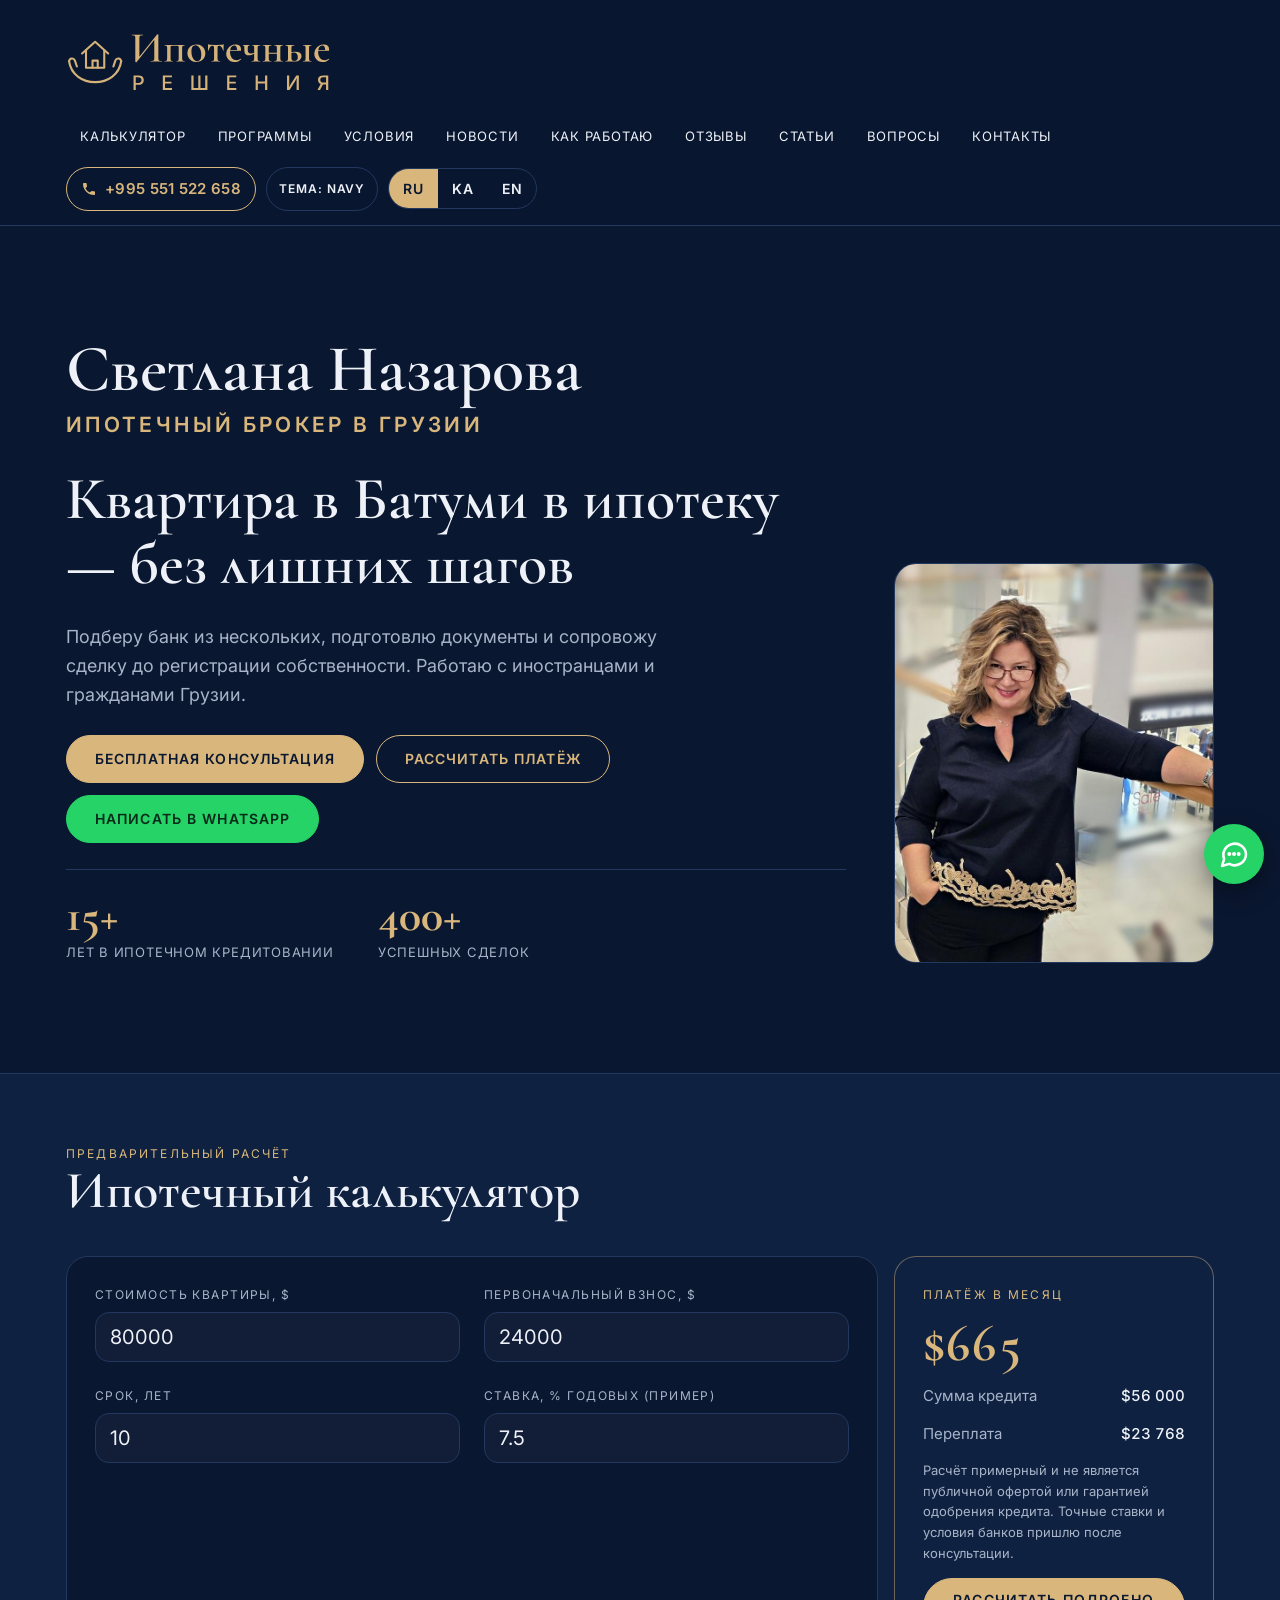
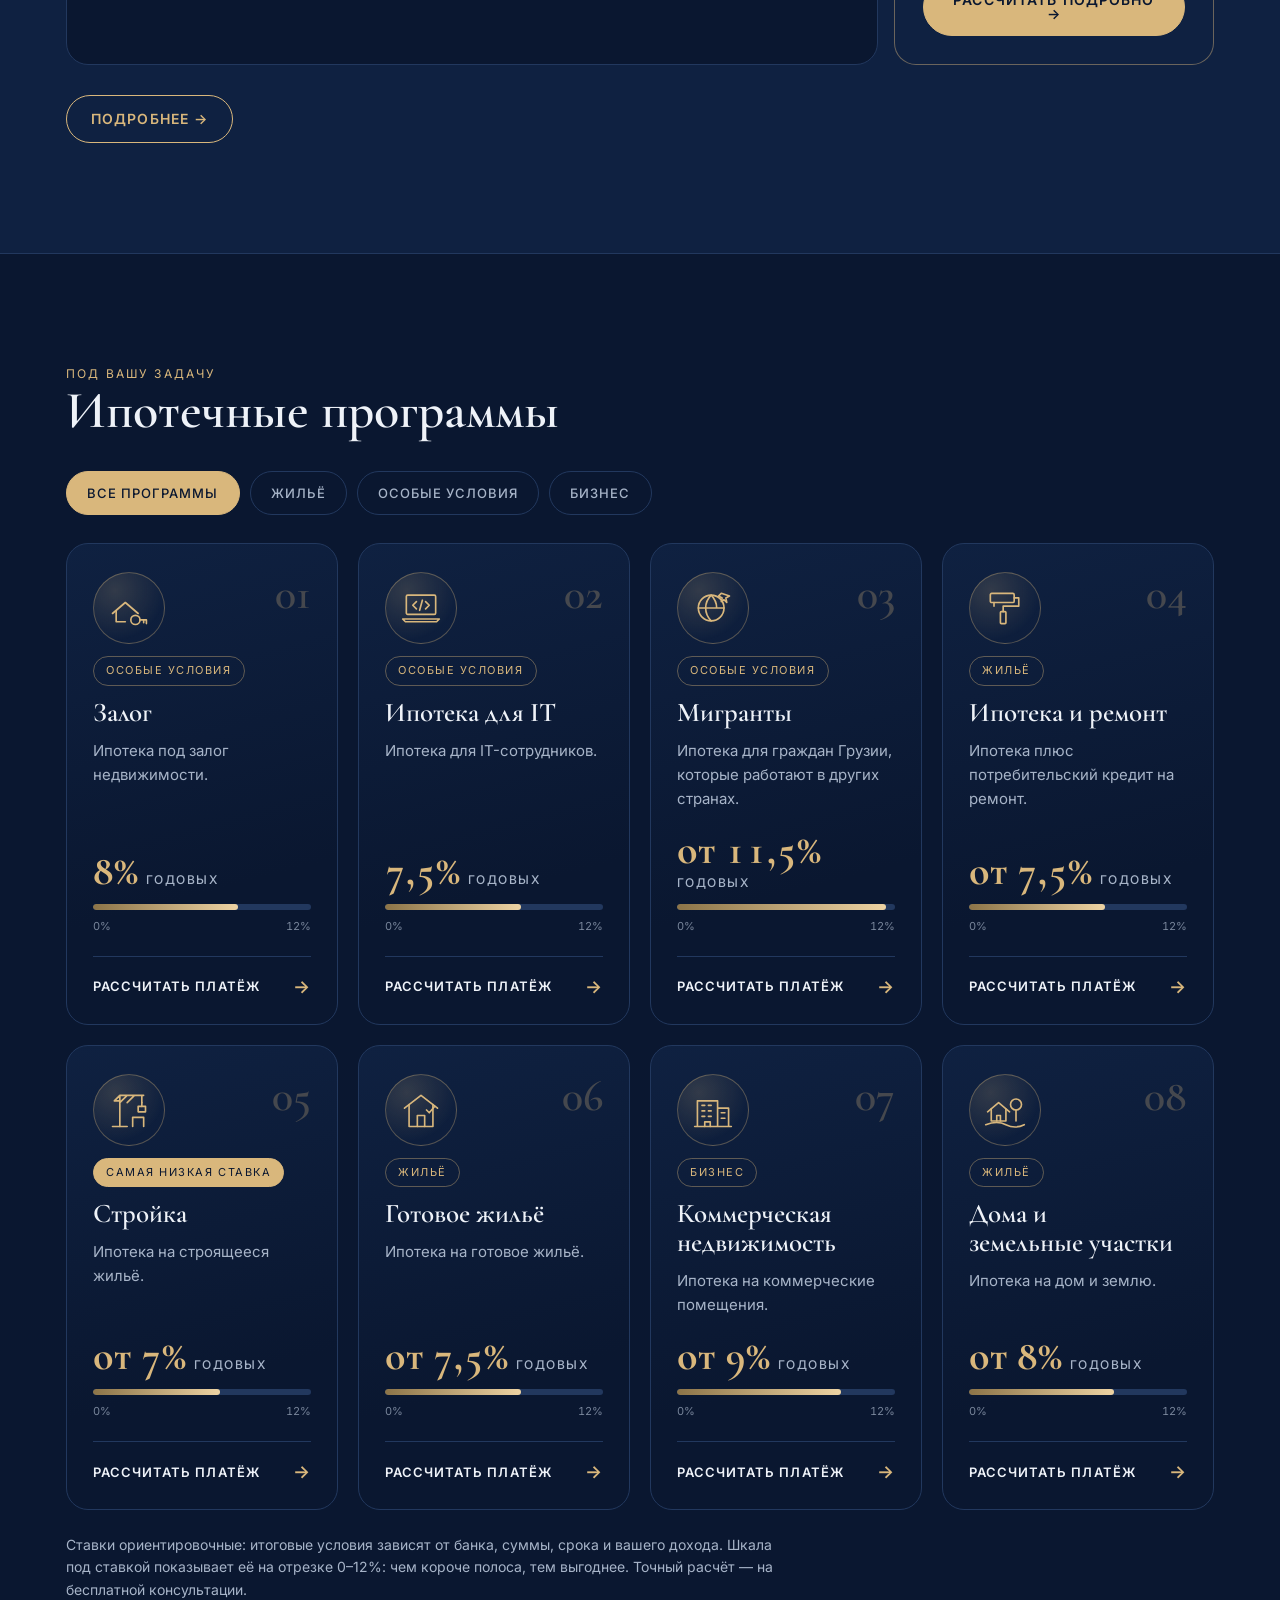
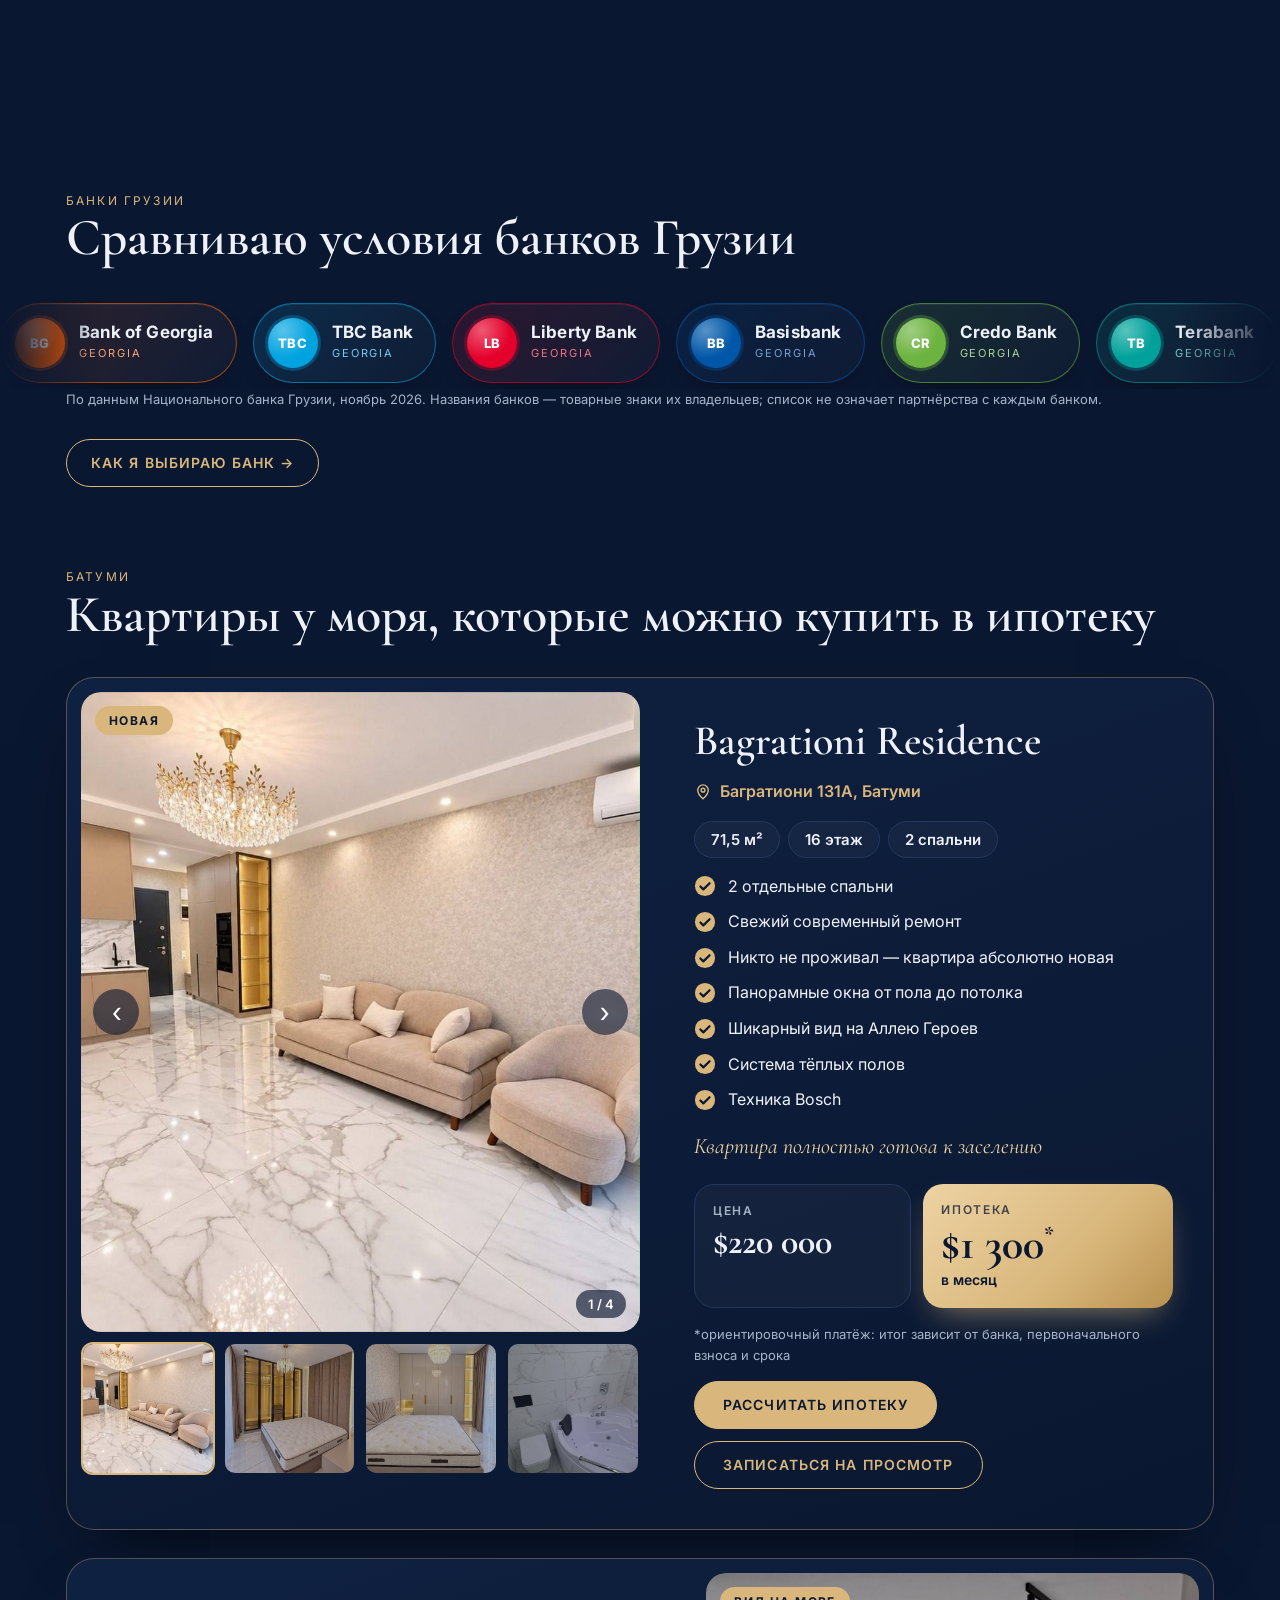
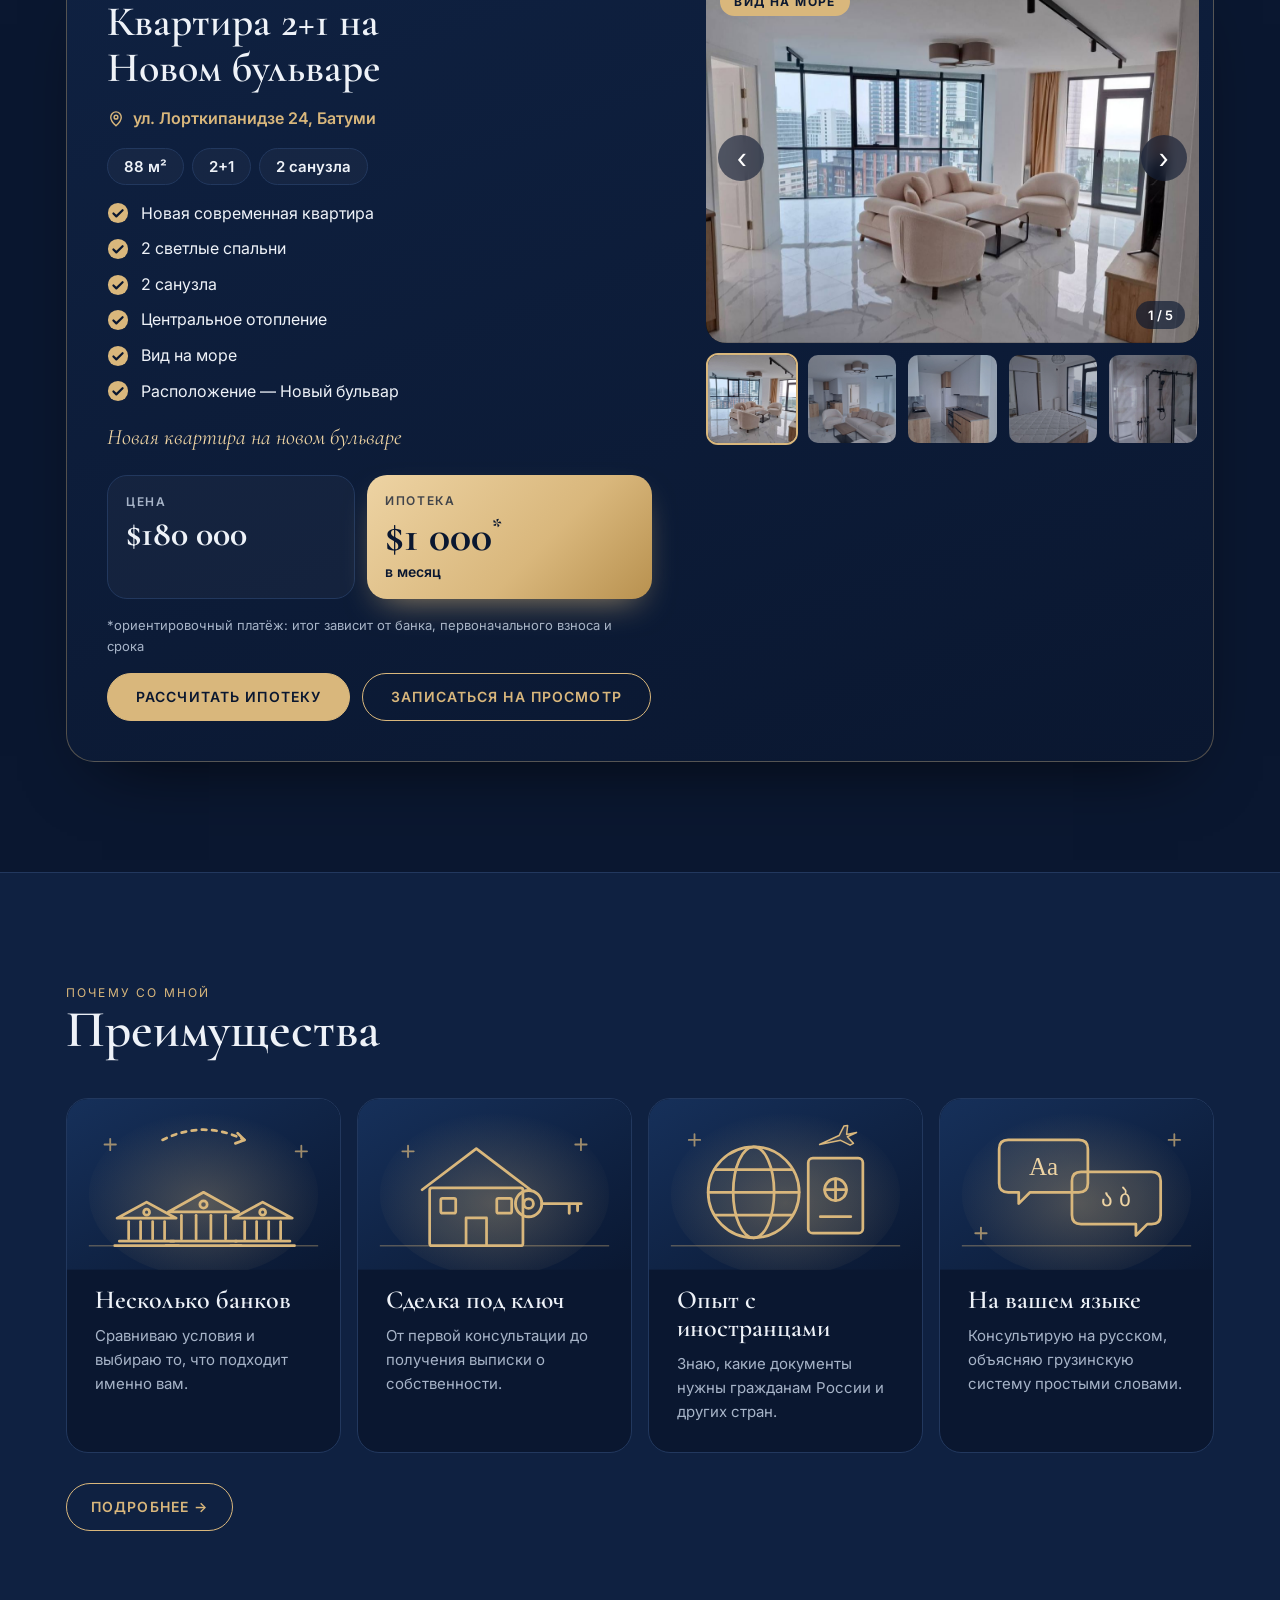
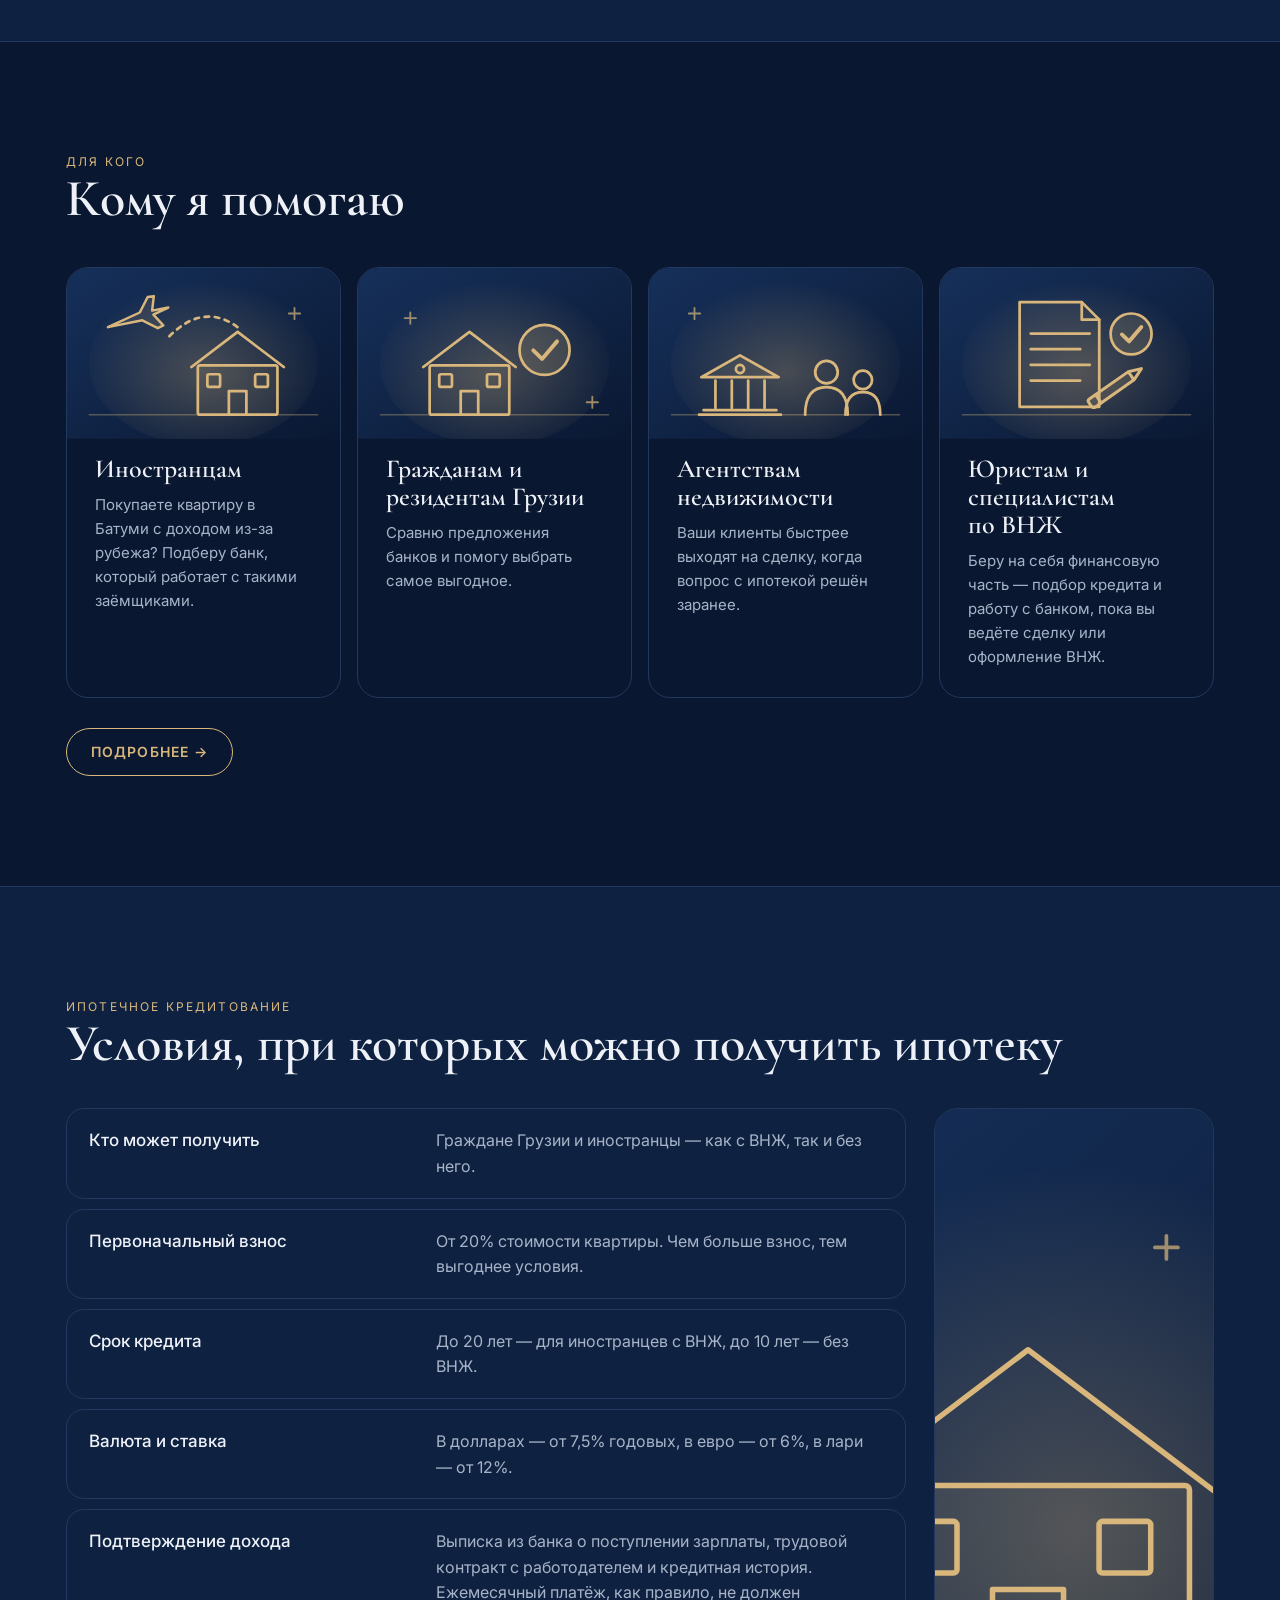
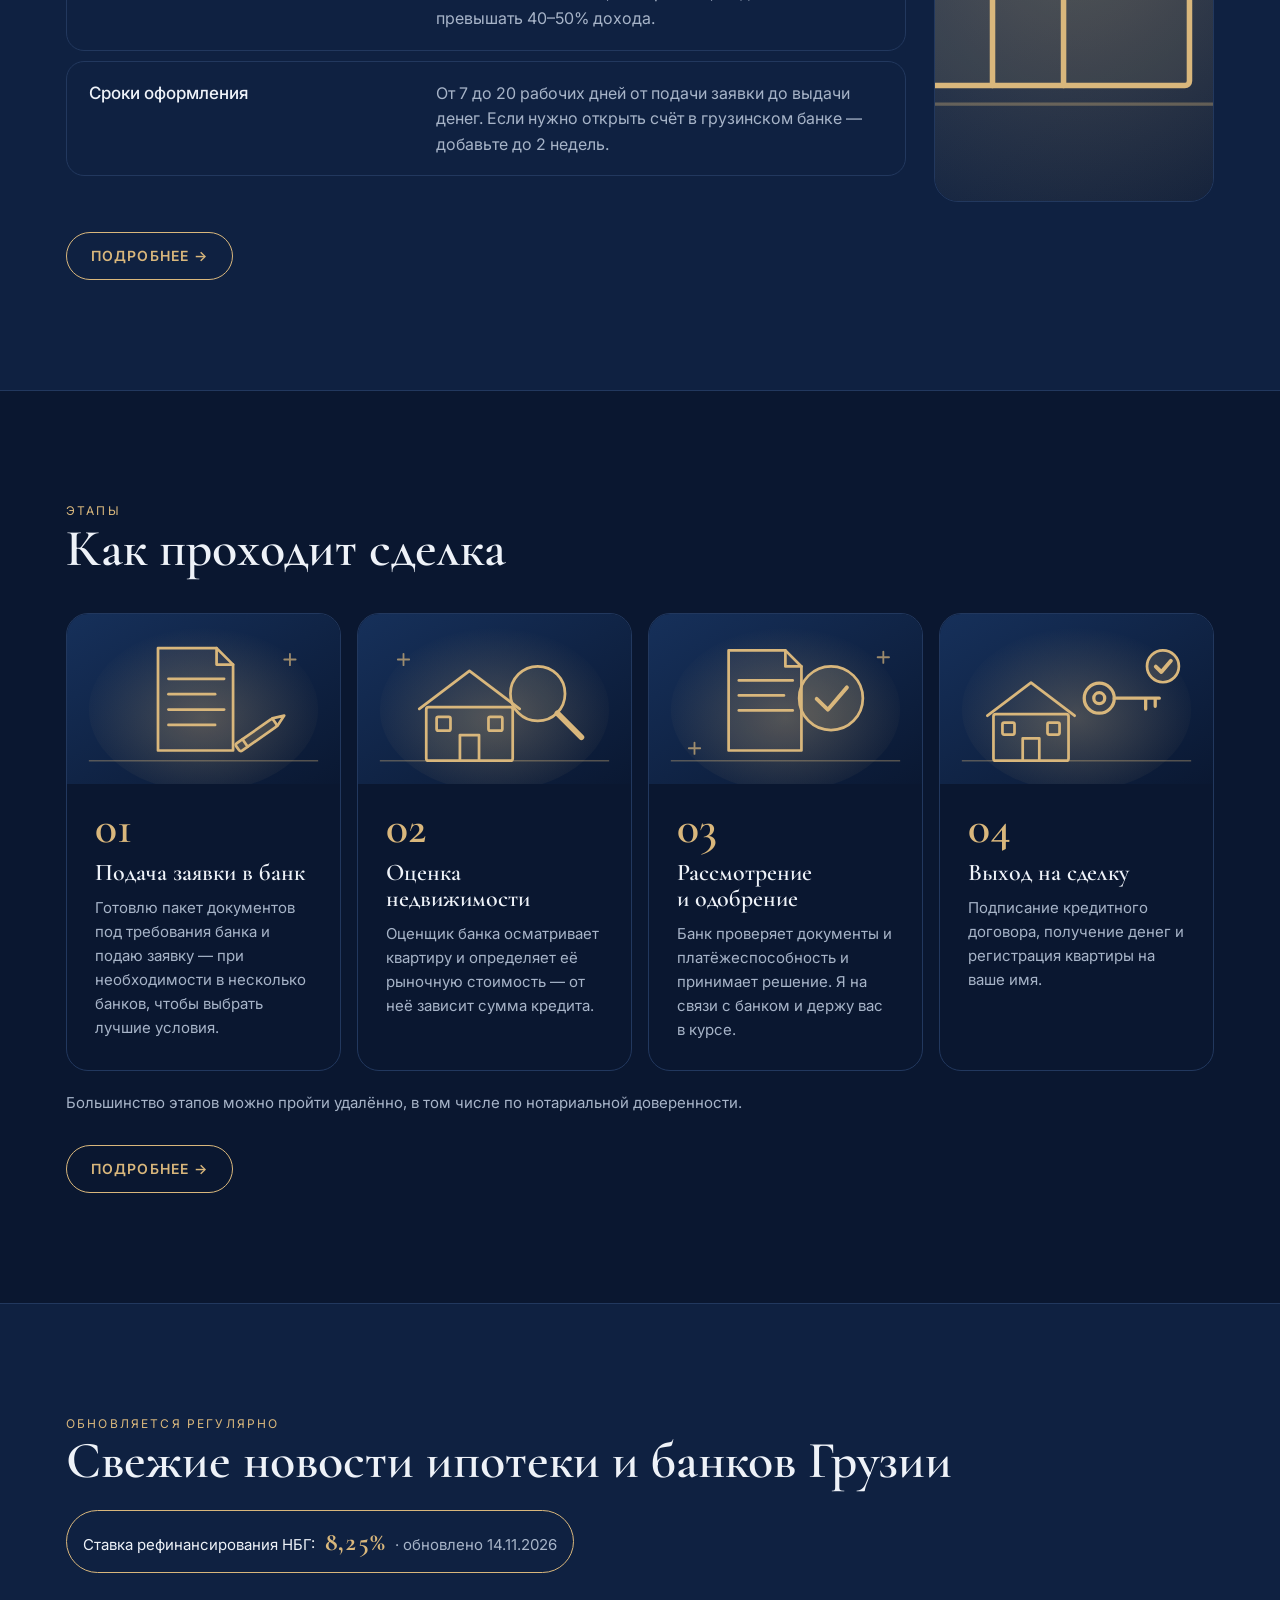
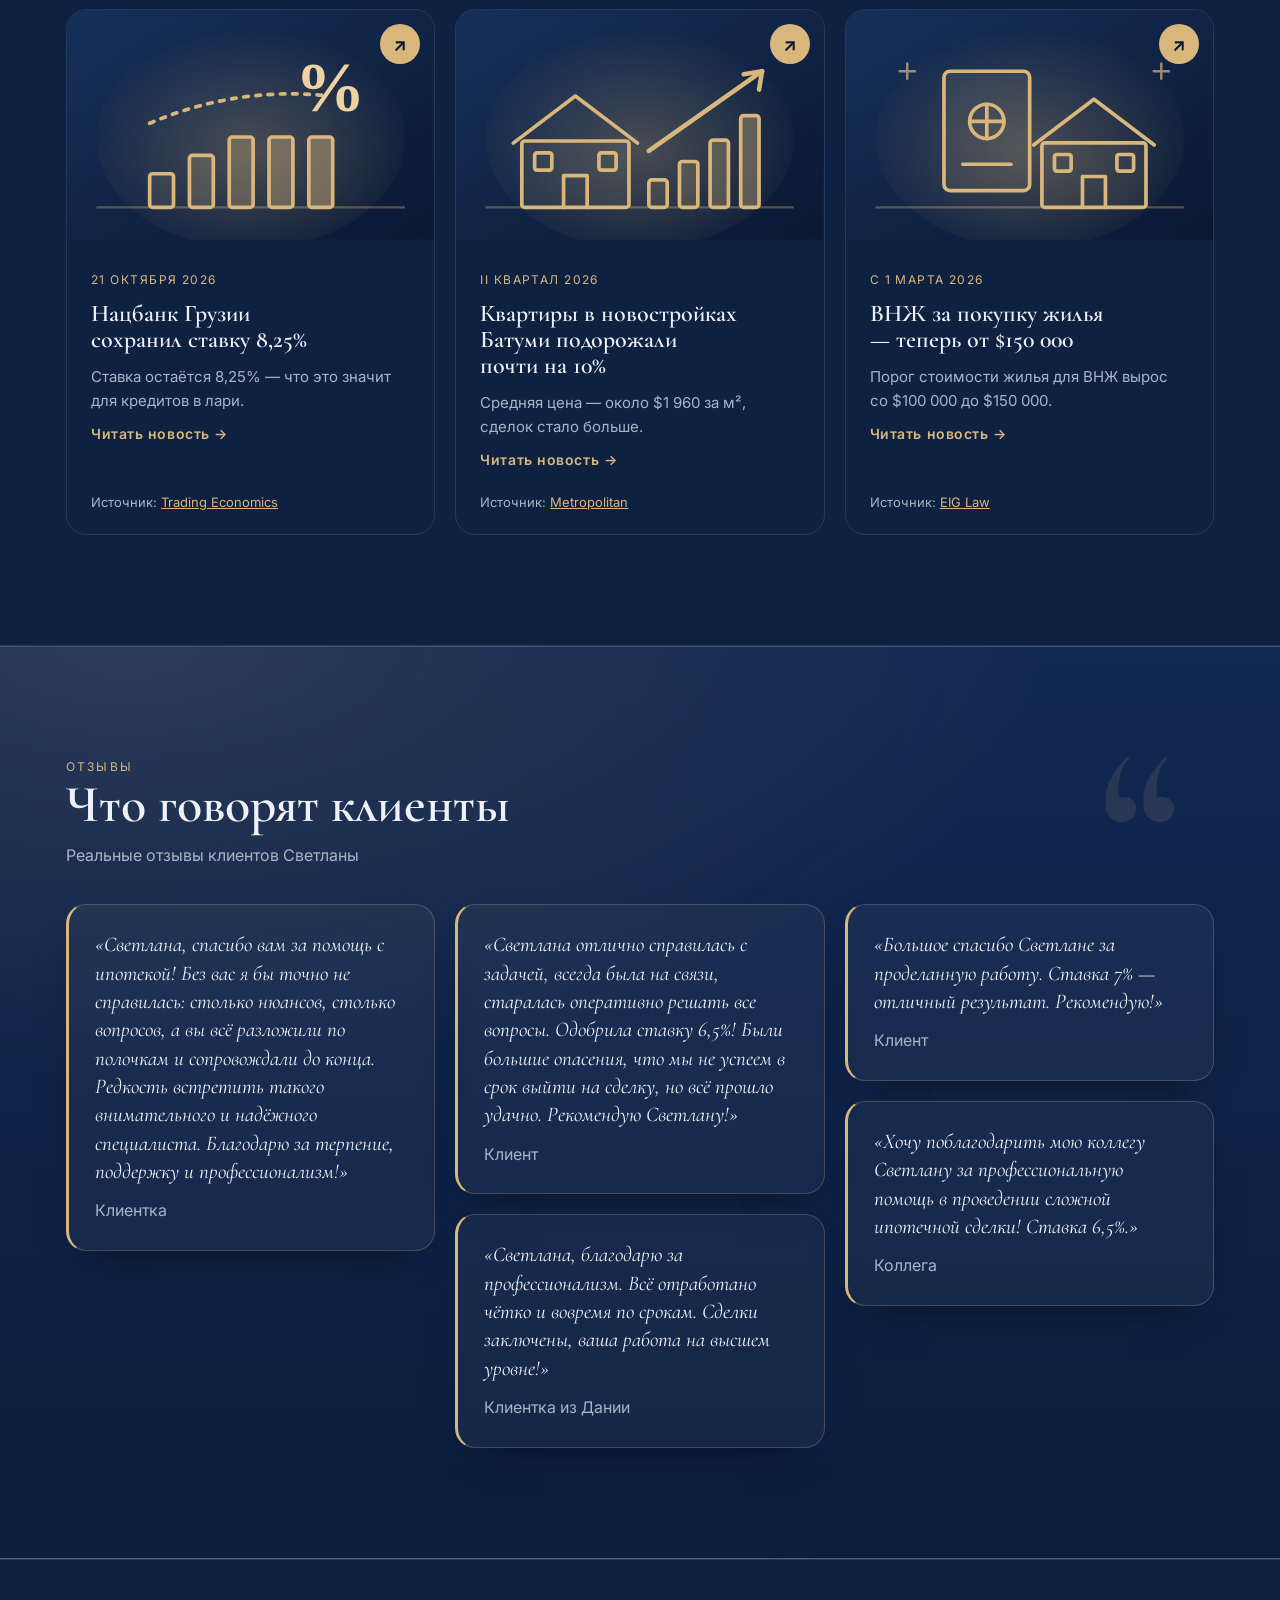
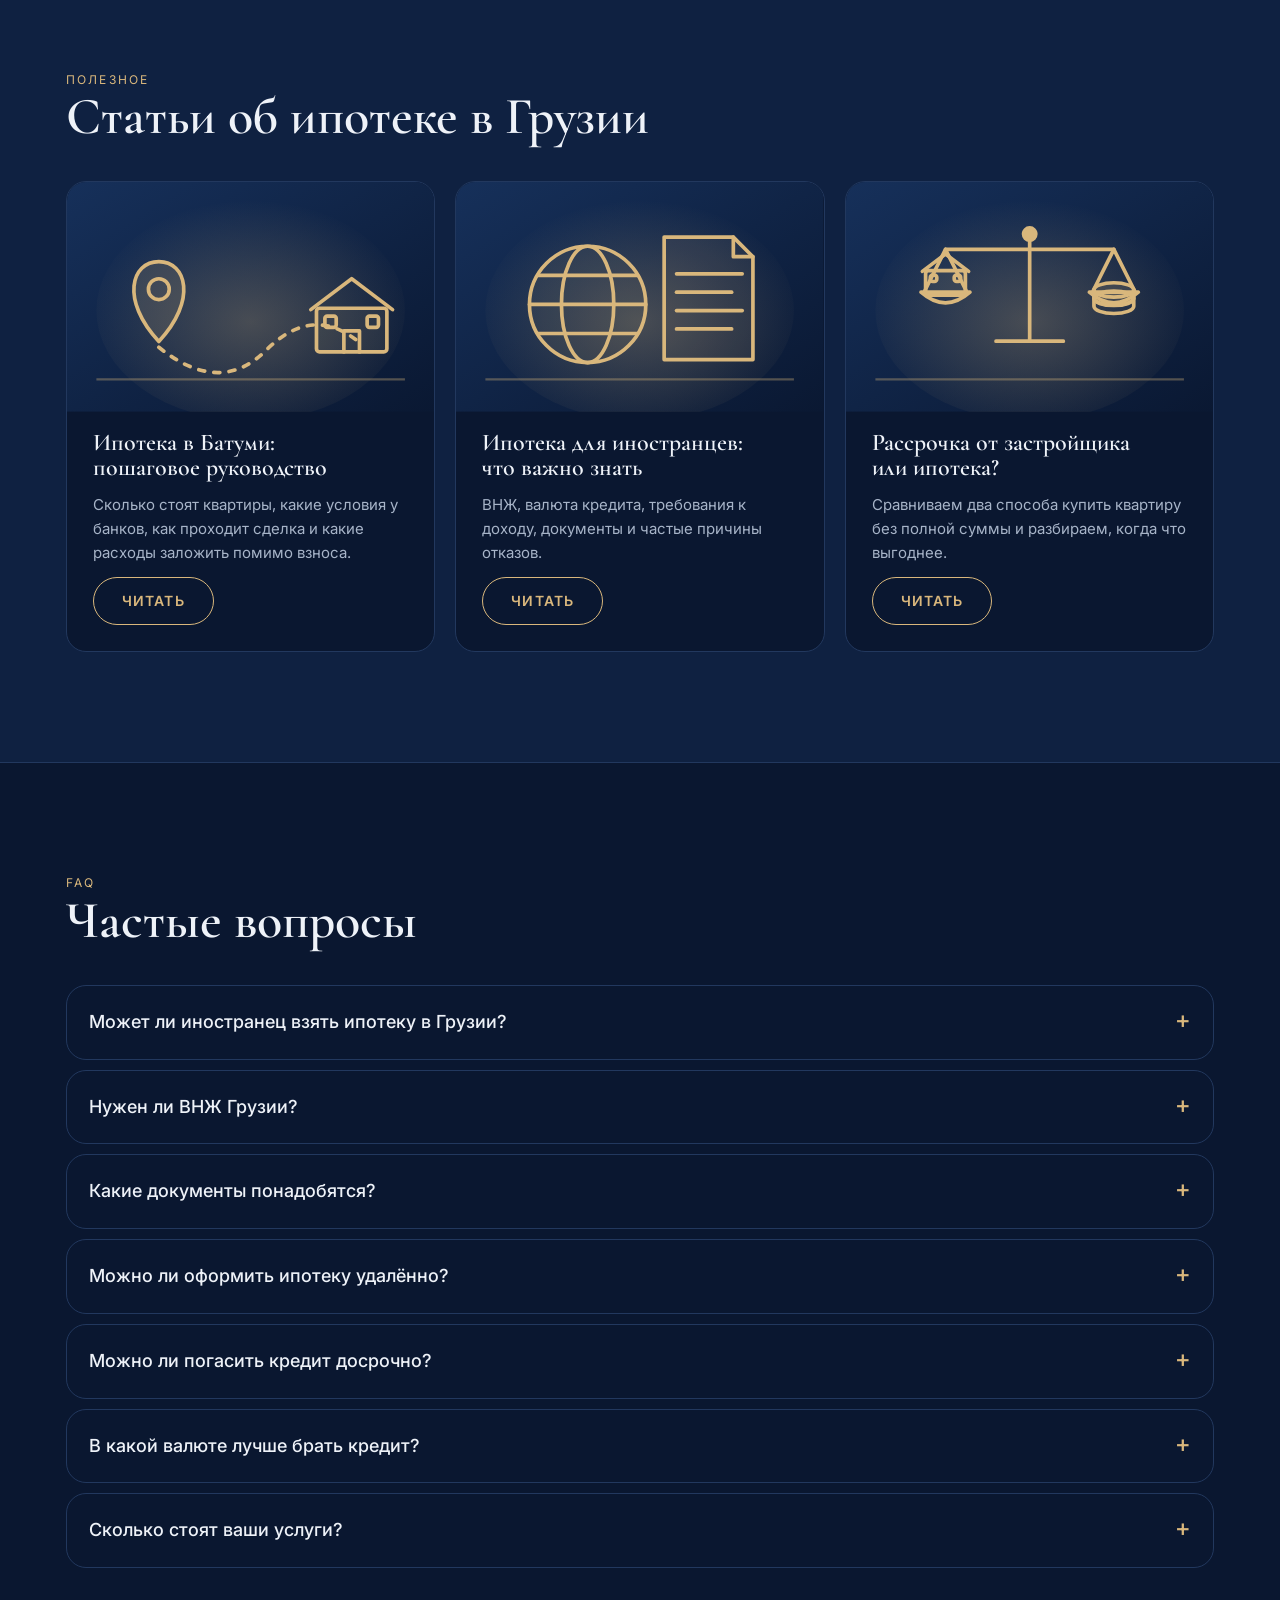
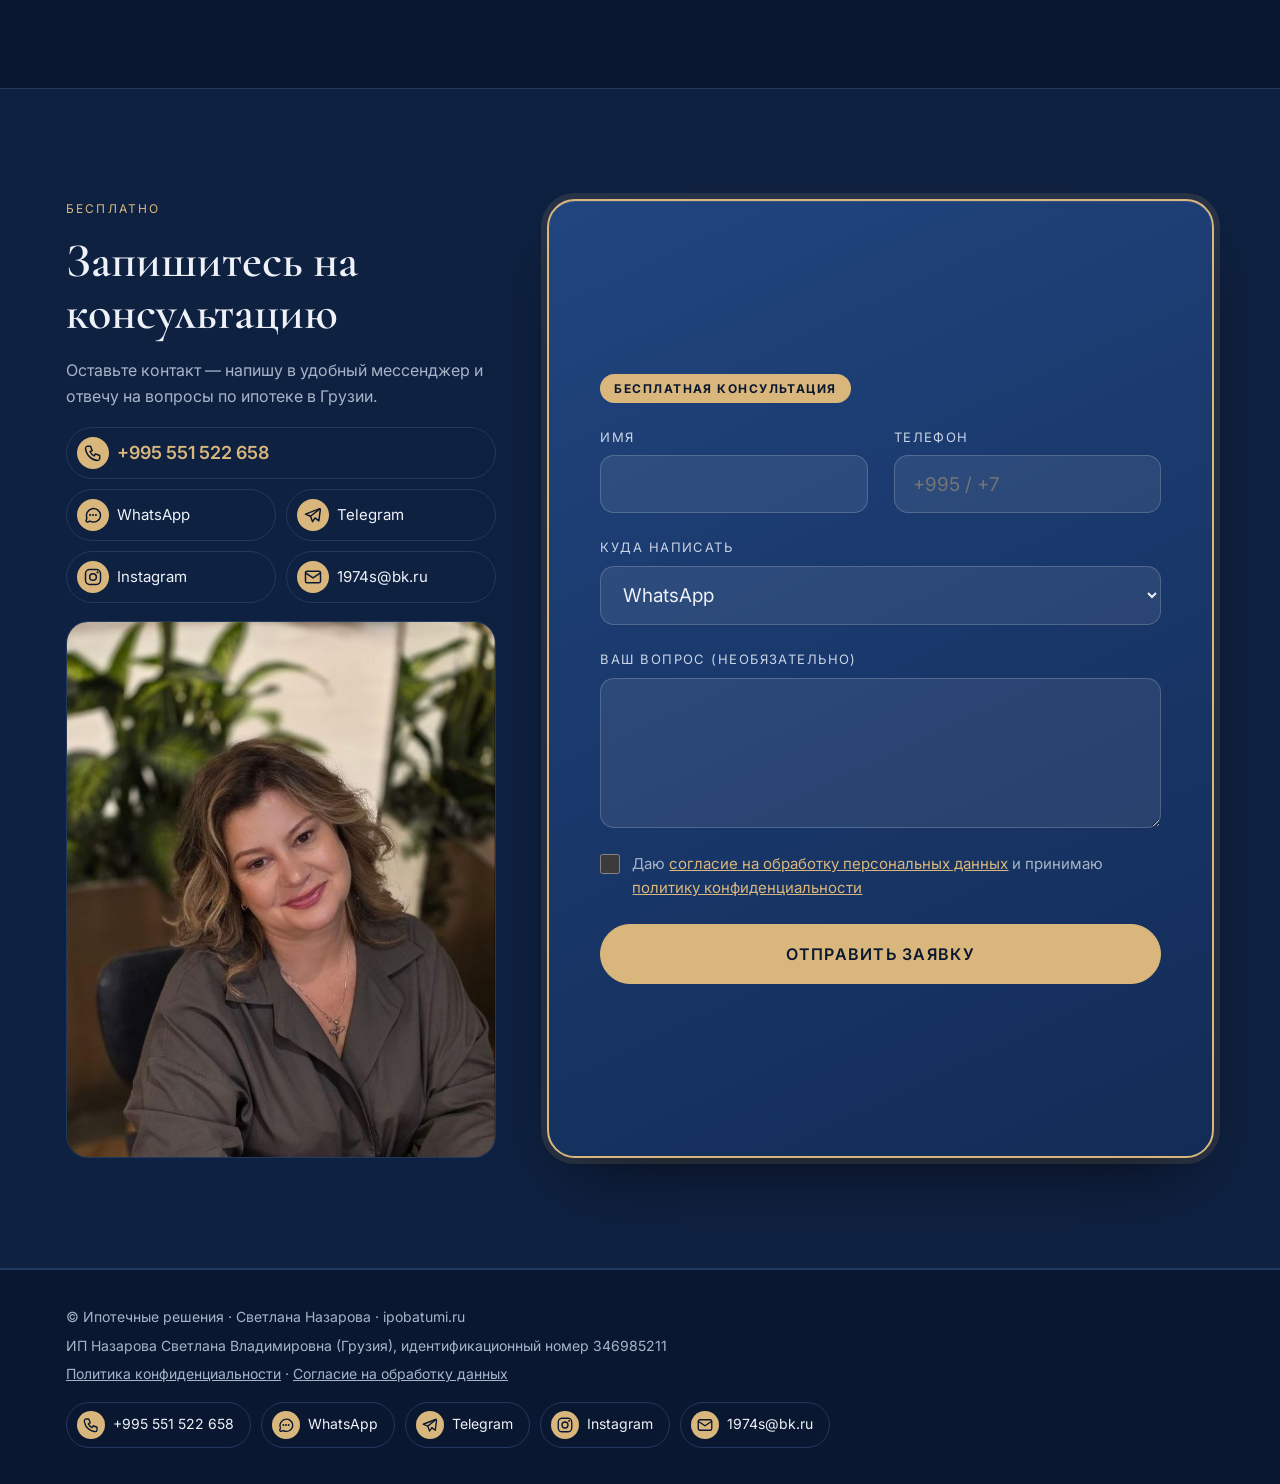
==== commit 99d7ad3c: "Мобильная версия v2: компактная шапка, квартиры столбиком, карусели не перехватывают вертикальный ск" ====
--- a/site/index.html
+++ b/site/index.html
@@ -399,6 +399,88 @@
 #contact #lead .field textarea{font-size:18px;padding:16px 18px;min-height:150px}
 #contact #lead .check{font-size:15px}
 #contact #lead button[type=submit]{align-self:stretch!important;min-height:60px;font-size:16px}
+
+/* ===== Mobile layout (phones only, ≤640px) — desktop untouched ===== */
+@media (max-width:640px){
+  body{font-size:15px;line-height:1.55}
+  section{padding-block:44px;overflow-x:clip}
+  html,body{overflow-x:clip}
+  h2{font-size:28px!important;line-height:1.12}
+  .eyebrow{font-size:11px}
+  .wrap{padding-left:max(18px,env(safe-area-inset-left,0px));padding-right:max(18px,env(safe-area-inset-right,0px))}
+
+  /* header: one compact row of controls, menu scrolls sideways */
+  .top .wrap{flex-wrap:nowrap;gap:8px;padding-block:8px}
+  .logo-svg{height:30px}
+  nav.menu,.theme-btn{display:none!important}
+  .top-actions{display:flex;align-items:center;gap:8px;margin-left:auto}
+  .hdr-phone{min-height:38px;width:38px;padding:0;justify-content:center}
+  .langs button{min-width:34px;padding:8px 8px;font-size:11px}
+
+  /* hero */
+  .hero{gap:28px}
+  .hero h1{font-size:32px!important}
+  .hero p{font-size:16px}
+  .hero .ctas{gap:10px}
+  .hero .ctas .btn{flex:1 1 100%}
+  .stats{gap:12px 28px}
+  .stats b{font-size:36px}
+  .portrait-img{max-width:300px;max-height:380px;margin-inline:auto}
+  .btn{min-height:46px;padding:12px 20px;font-size:13px}
+
+  /* forms & calculator: calmer inputs */
+  .field input,.field select,.field textarea{font-size:17px}
+  .calc-in,.calc-out{padding:20px}
+  .big{font-size:42px}
+
+  /* ---- swipe carousels instead of long stacks of cards ---- */
+  
+.progs,.adv,ol.steps,#news .cards,#articles .cards,#reviews .cards{
+    display:flex!important;flex-direction:row!important;flex-wrap:nowrap!important;
+    overflow-x:auto;overflow-y:hidden;overscroll-behavior-x:contain;touch-action:pan-x pan-y;scroll-snap-type:x mandatory;-webkit-overflow-scrolling:touch;
+    gap:12px!important;columns:auto!important;background:transparent!important;border:0!important;
+    margin-inline:-18px;padding:4px 18px 14px;scroll-padding-inline:18px;scrollbar-width:none}
+  .progs::-webkit-scrollbar,.adv::-webkit-scrollbar,ol.steps::-webkit-scrollbar,#news .cards::-webkit-scrollbar,#articles .cards::-webkit-scrollbar,#reviews .cards::-webkit-scrollbar{display:none}
+  .progs>*,.adv>*,ol.steps>*,#news .cards>*,#articles .cards>*,#reviews .cards>*{
+    flex:0 0 84%!important;max-width:84%;scroll-snap-align:start;margin:0!important;break-inside:auto}
+  .progs>[hidden]{display:none!important}
+
+  /* compact cards */
+  .prog{padding:20px 18px 18px;gap:8px}
+  .prog h3,.adv h3,.steps h3,.card h3,.art-card h3{font-size:21px}
+  .ill-card,.art-card,.card{padding:20px}
+  .ill-card,.art-card.ill-card{padding:0 20px 20px!important}
+  .illu{height:120px!important;aspect-ratio:auto!important;max-height:none}
+  .ill-card>.illu,.art-card>.illu{width:calc(100% + 40px)!important;margin:0 -20px 4px!important}
+  .card p,.art-card p,.adv p,.steps p{font-size:14px}
+  .rev .quote,#reviews .quote{font-size:17px}
+  .rows .row{padding:14px 16px;gap:6px}
+  .row dt{font-size:16px}
+  .row dd{font-size:14px}
+
+  /* property listings */
+  .listings{gap:18px;margin-top:24px}
+  .listing{border-radius:22px}
+  .lmain{aspect-ratio:4/3;max-height:280px;border-radius:16px}
+  .lgal{padding:10px;gap:8px}
+  .linfo{padding:16px 18px 20px;gap:12px}
+  .linfo h3{font-size:24px}
+
+  /* swipe hint under each carousel */
+  .swipe-hint{display:flex;align-items:center;gap:8px;margin:2px 0 0;font-size:12px;letter-spacing:.08em;text-transform:uppercase;color:var(--muted)}
+  .swipe-hint::after{content:"→";color:var(--gold)}
+
+  .cond-illu{flex-basis:100%;max-width:none}
+  .cond-illu svg{min-height:0!important;height:160px!important}
+  .news-card > *:not(.news-img){margin-left:18px;margin-right:18px}
+
+  /* contact */
+  #contact .c-photo{min-height:220px;max-height:300px}
+}
+@media (min-width:641px){.swipe-hint{display:none}}
+.swipe-hint::before{content:"Листайте"}
+html:lang(ka) .swipe-hint::before{content:"გადაფურცლეთ"}
+html:lang(en) .swipe-hint::before{content:"Swipe"}
 </style>
 
 </head><body>
@@ -677,7 +759,7 @@
 </section>
 
 <section id="who">
-  <div class="wrap"></div>
+  <div class="wrap">
     <div class="eyebrow" data-i18n="who_eyebrow">Для кого</div>
     <h2 data-i18n="who_h2">Кому я помогаю</h2>
     <div class="adv">
@@ -1141,4 +1223,9 @@
 
 </script>
 
-</body></html>+<script>
+// mobile: swipe hint under each carousel
+document.querySelectorAll('.progs,.adv,ol.steps,#news .cards,#articles .cards,#reviews .cards').forEach(el=>{const p=document.createElement('p'); p.className='swipe-hint'; p.setAttribute('aria-hidden','true'); el.after(p);});
+if(matchMedia('(max-width:640px)').matches) document.querySelectorAll('.illu').forEach(s=>s.setAttribute('preserveAspectRatio','xMidYMid slice'));
+</script>
+</body></html>
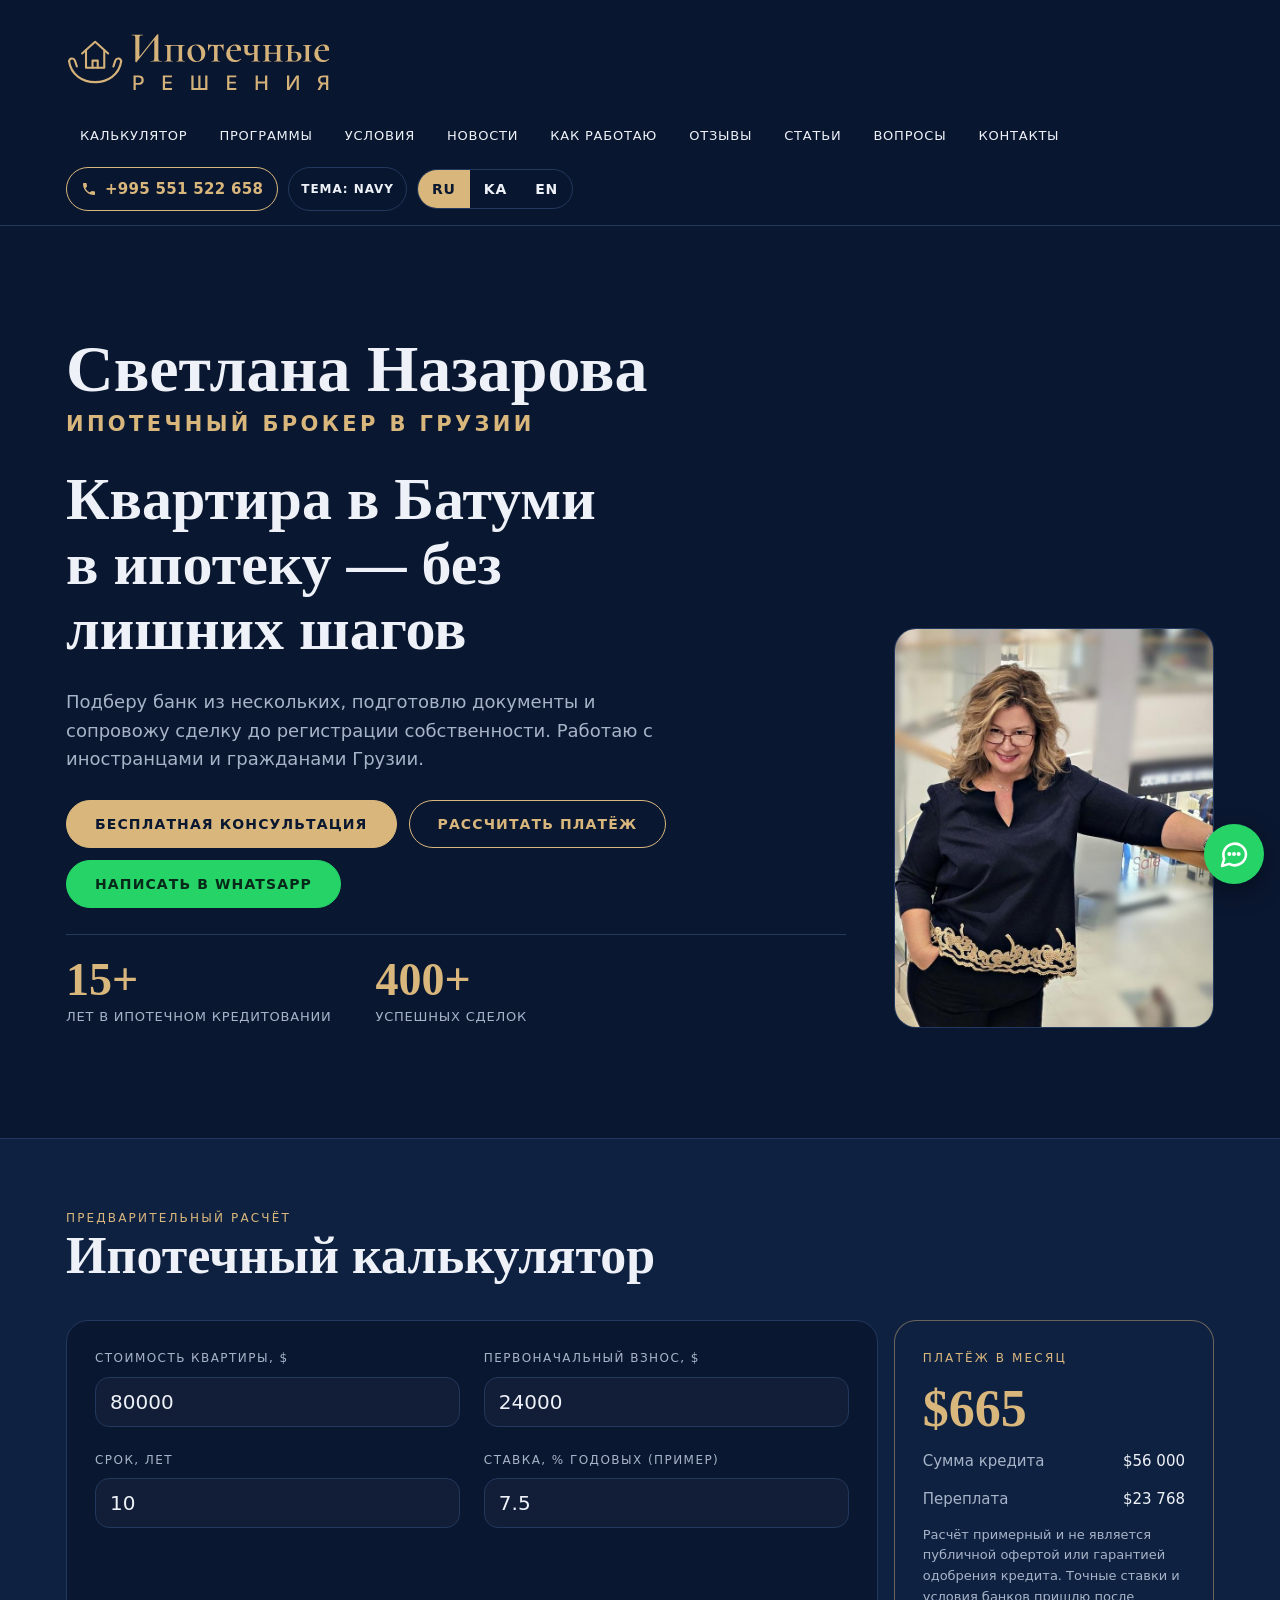
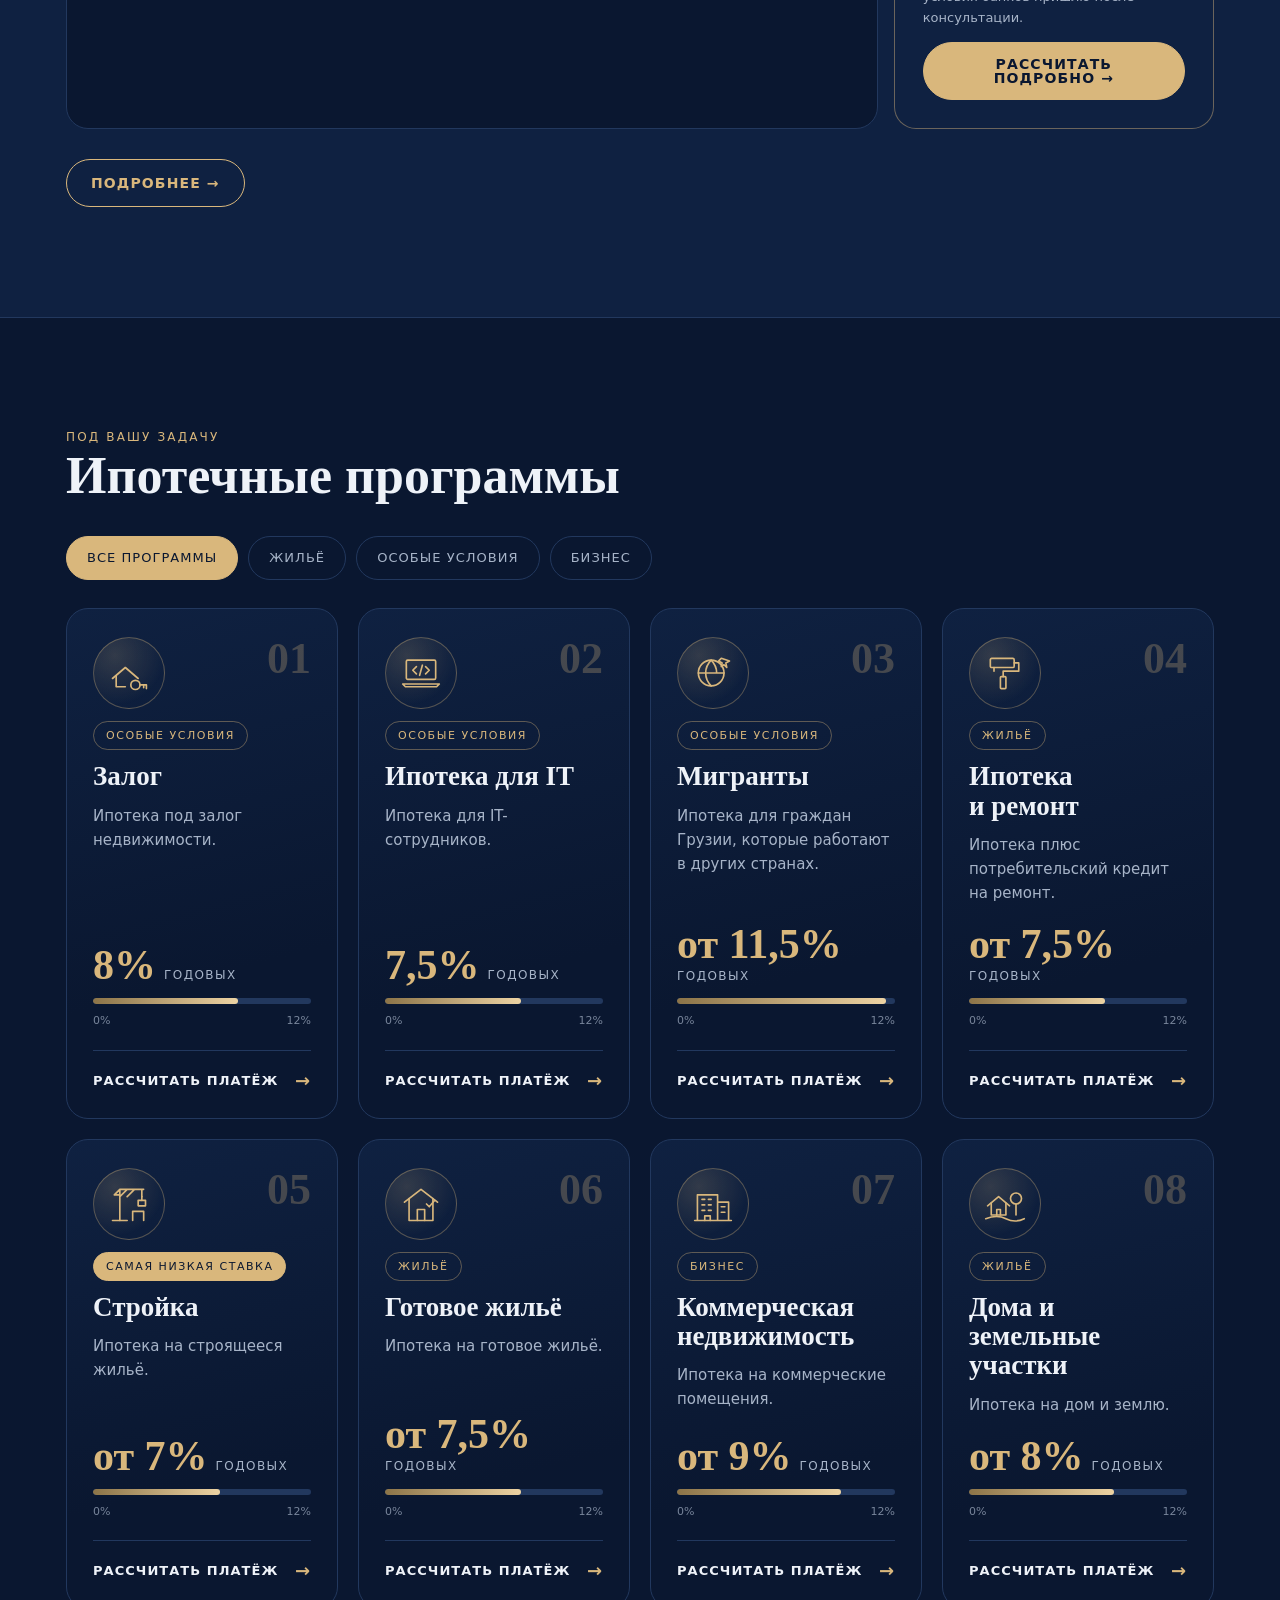
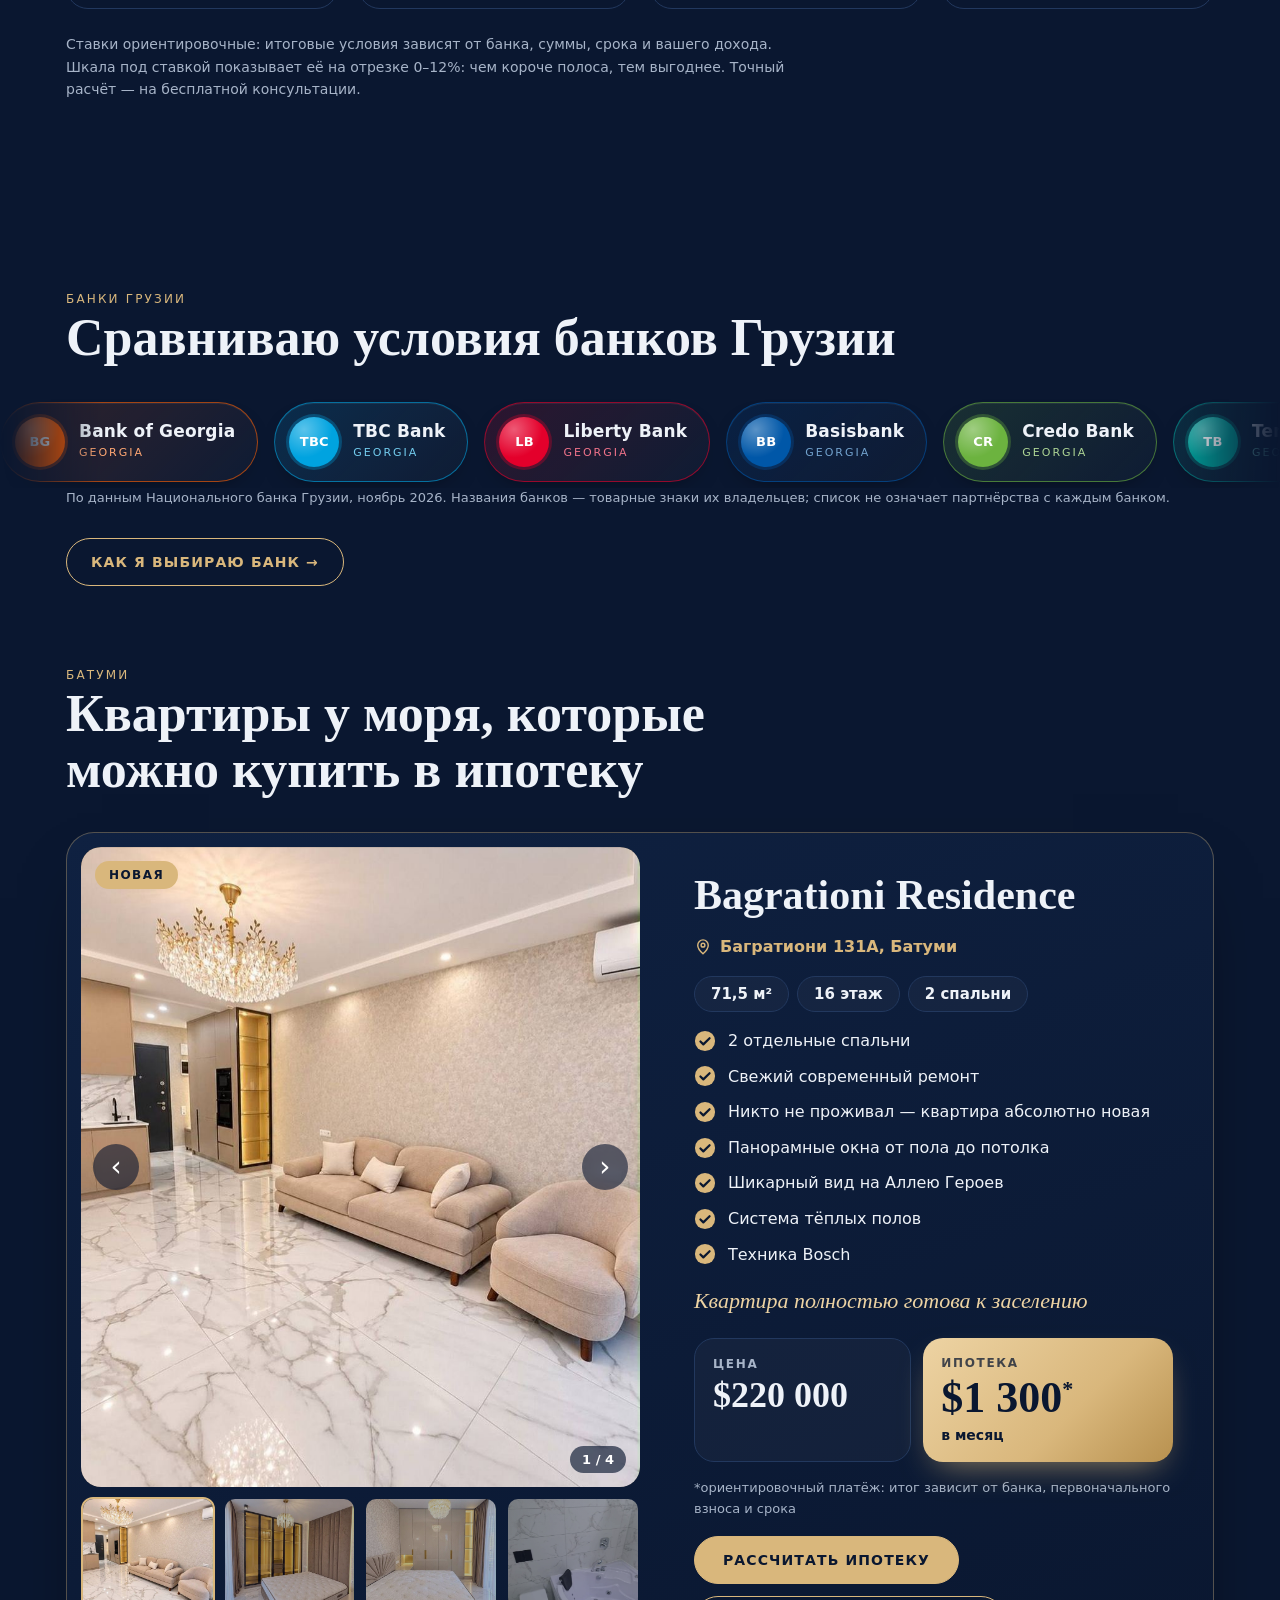
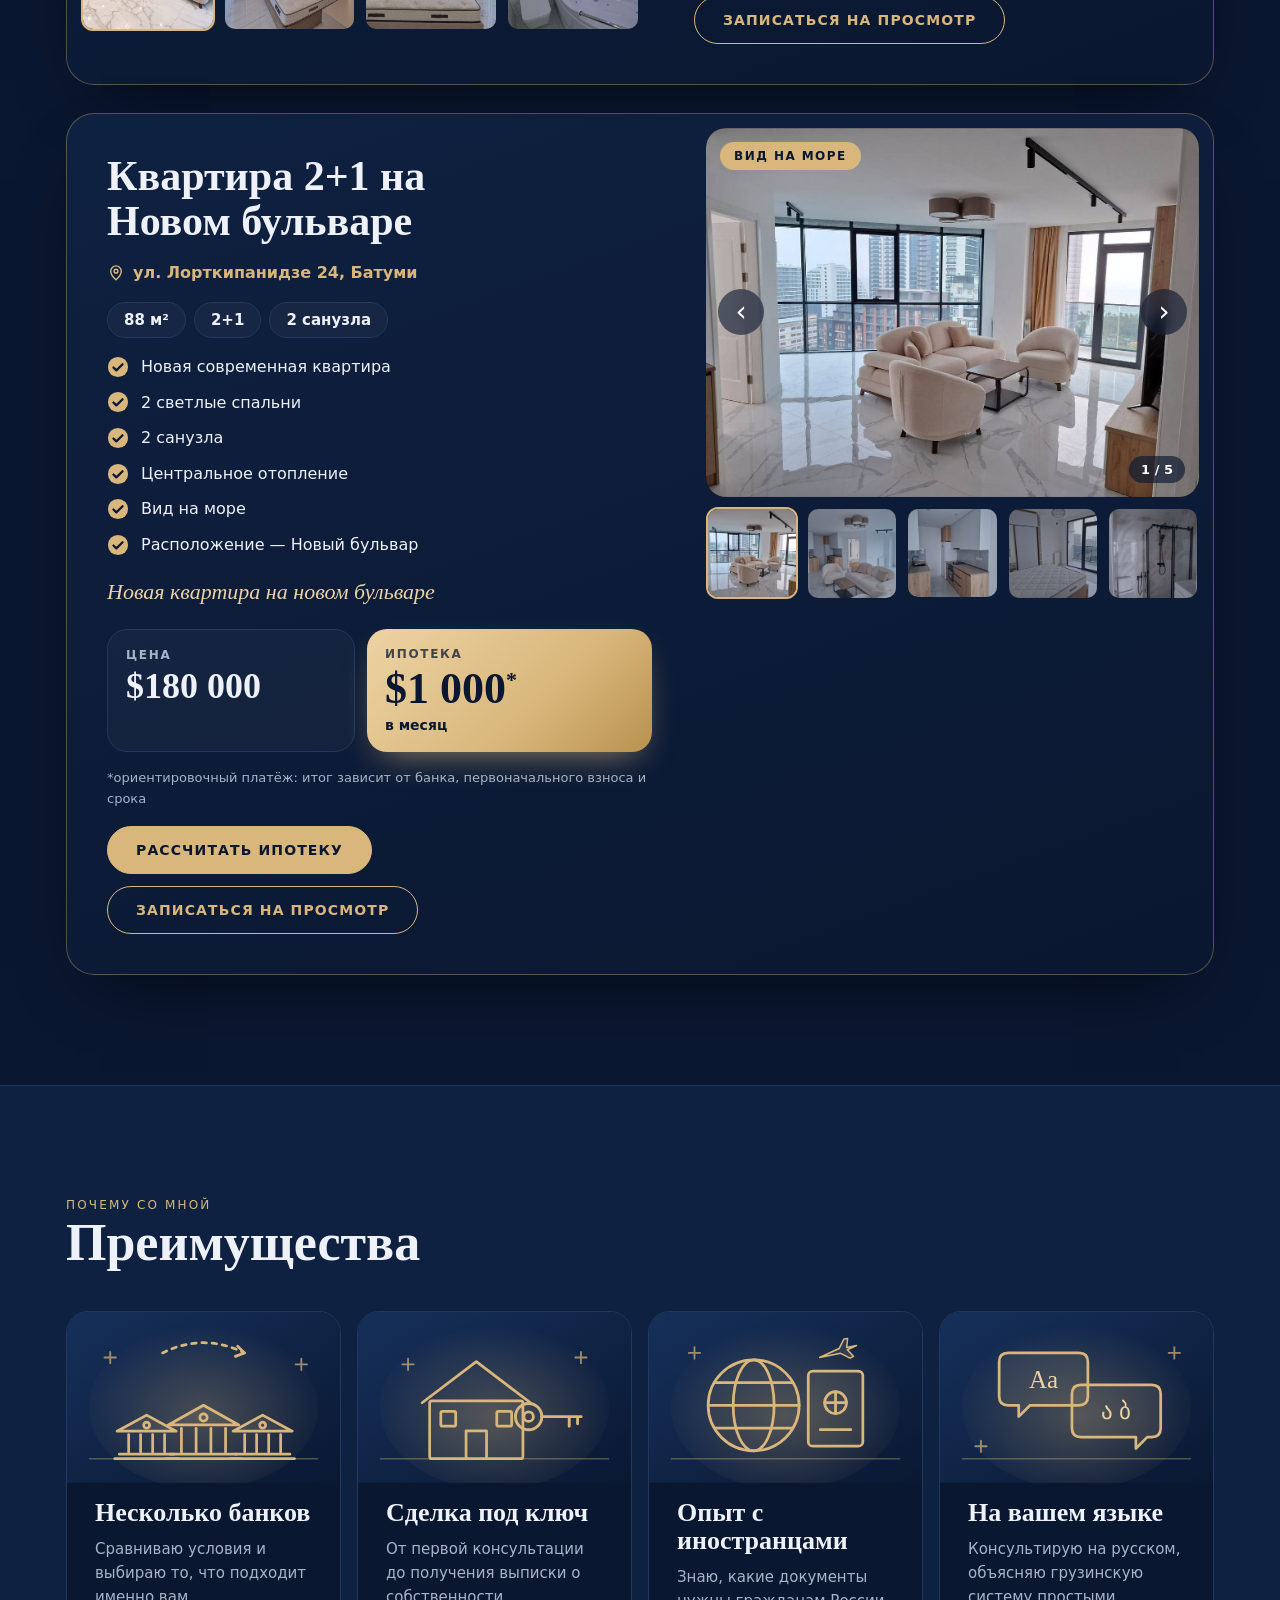
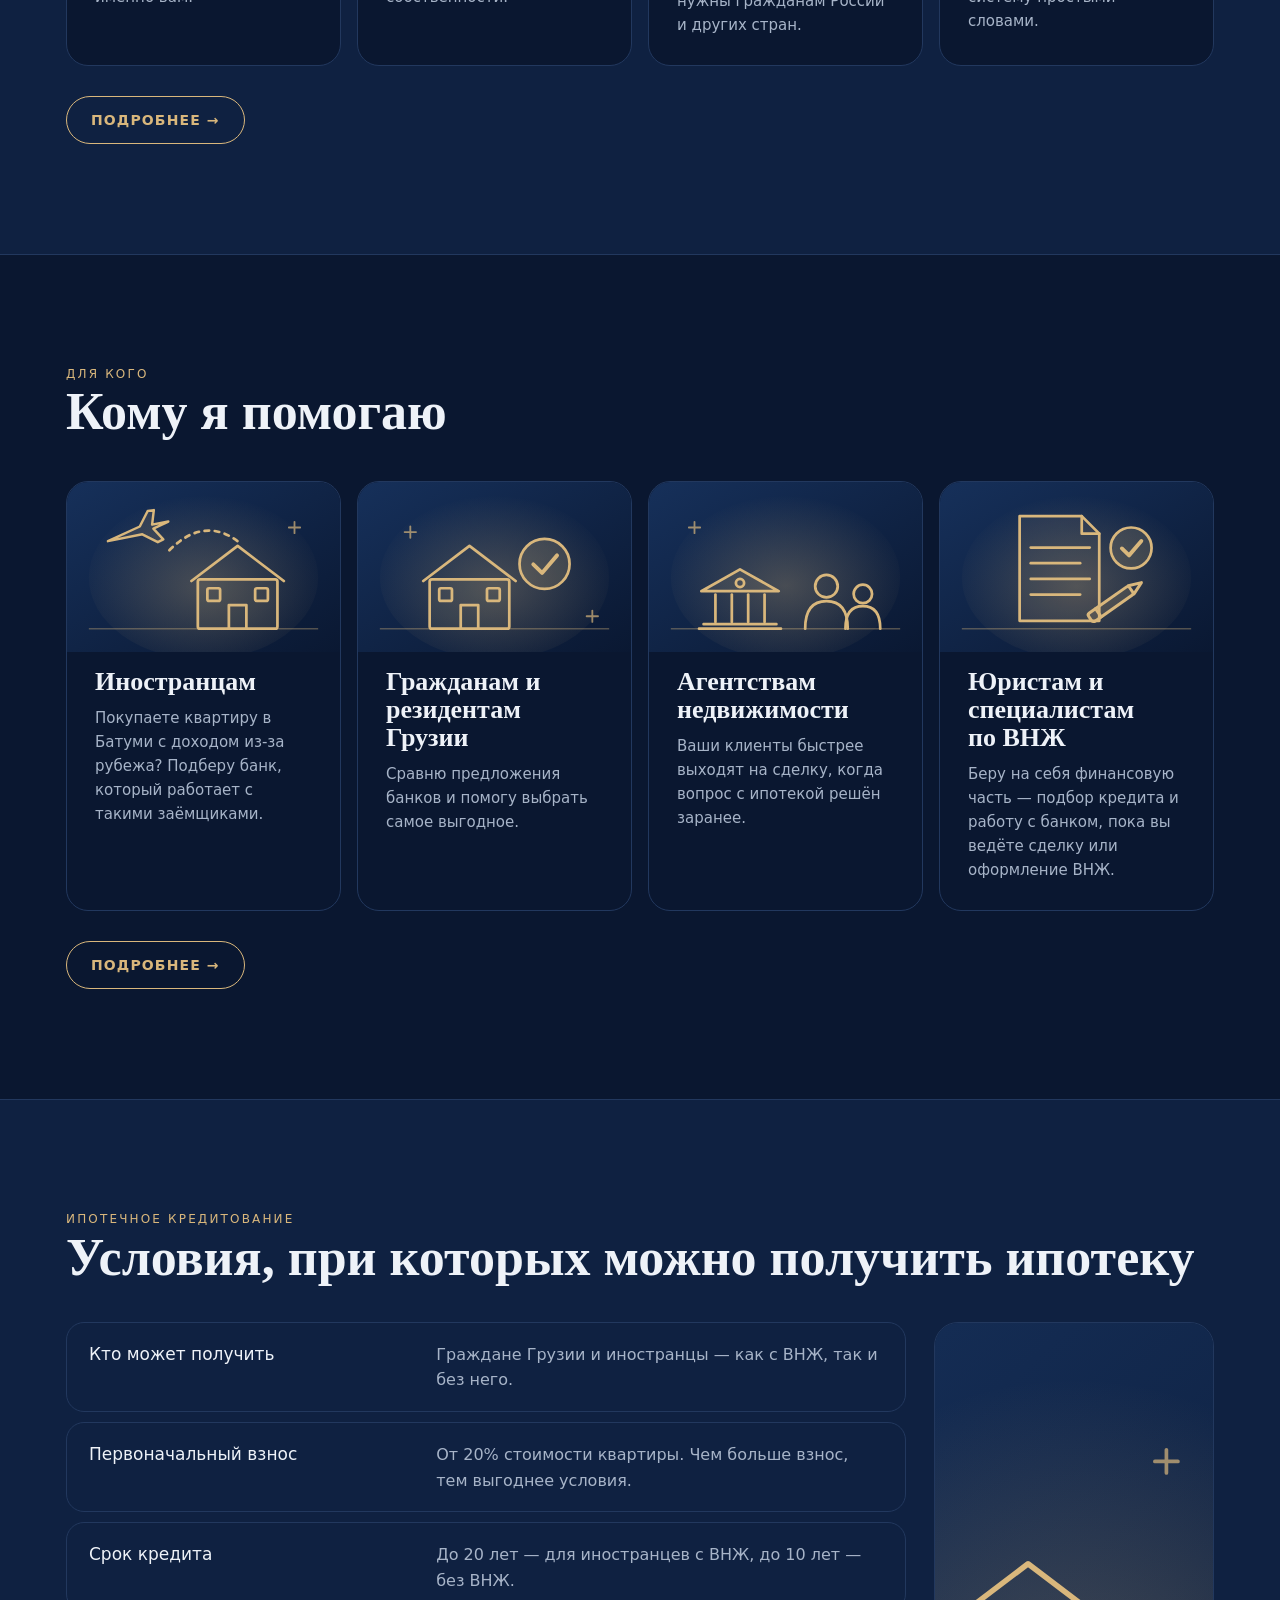
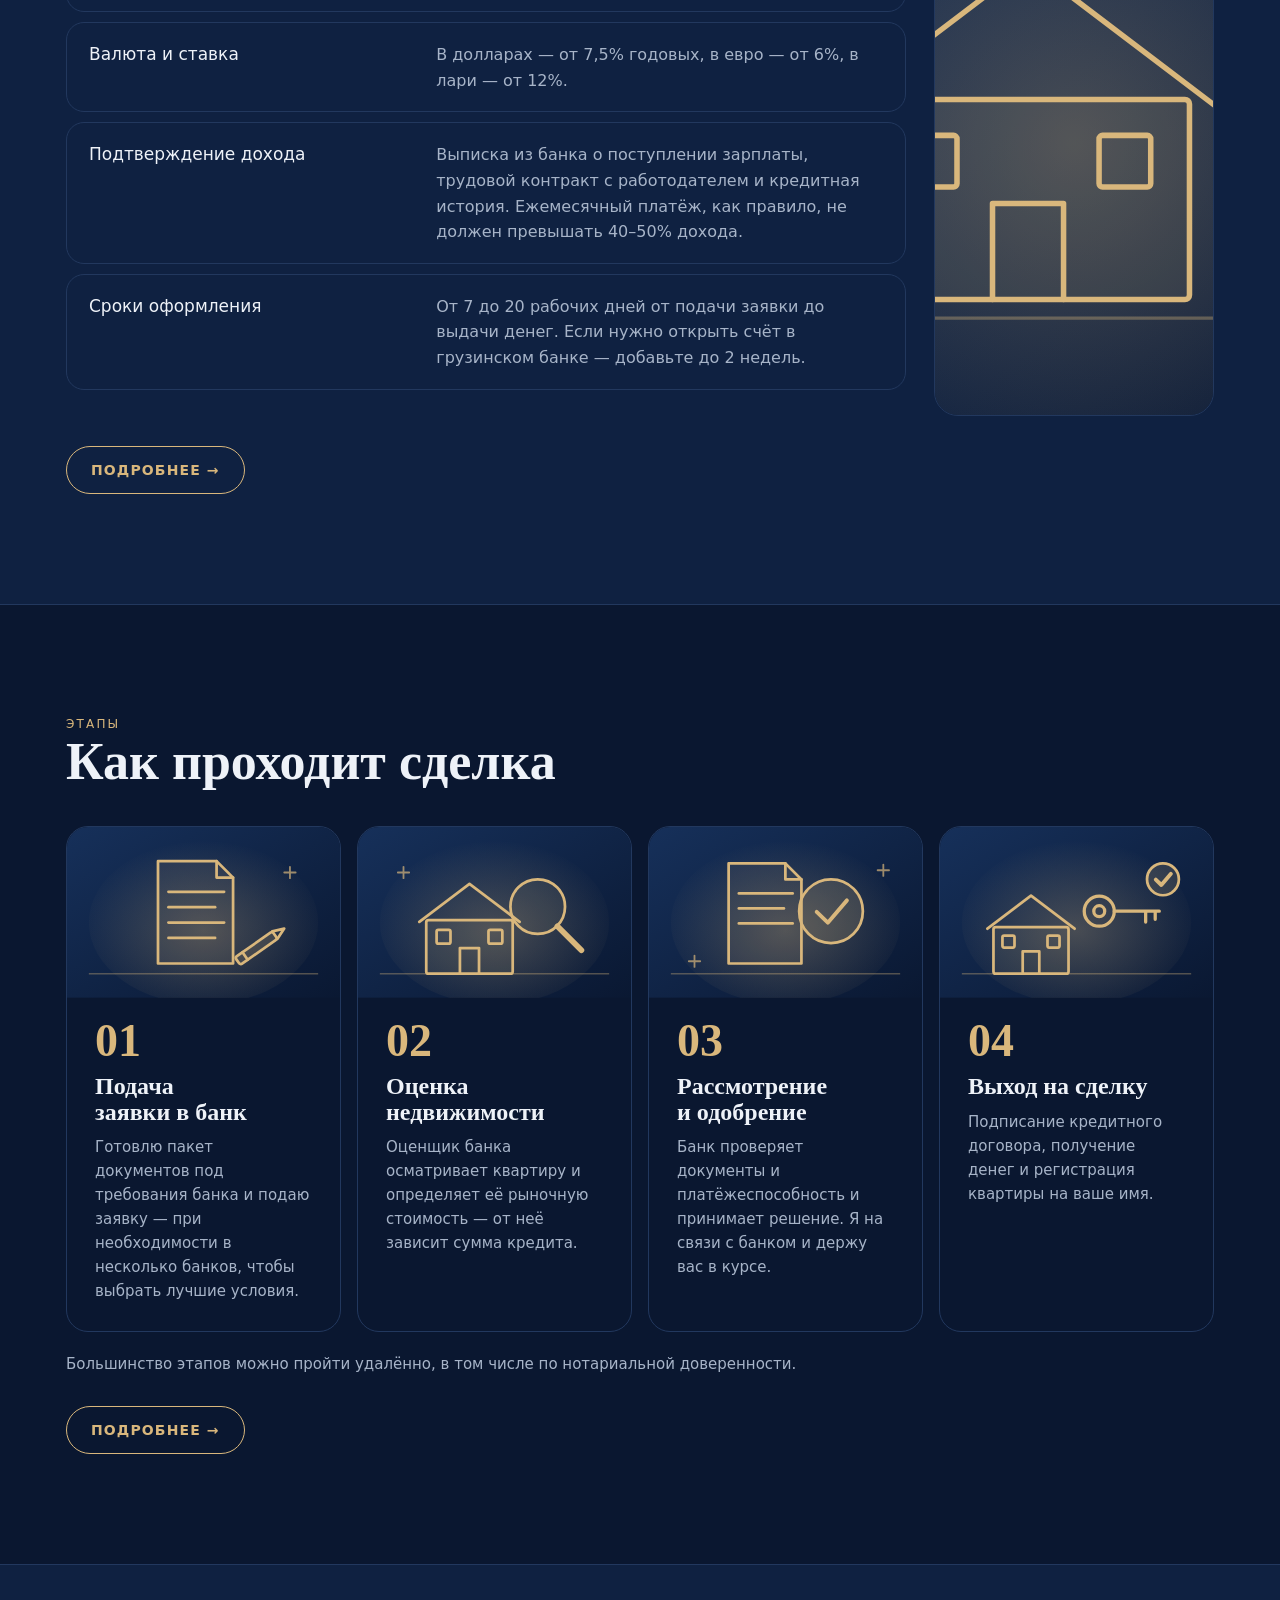
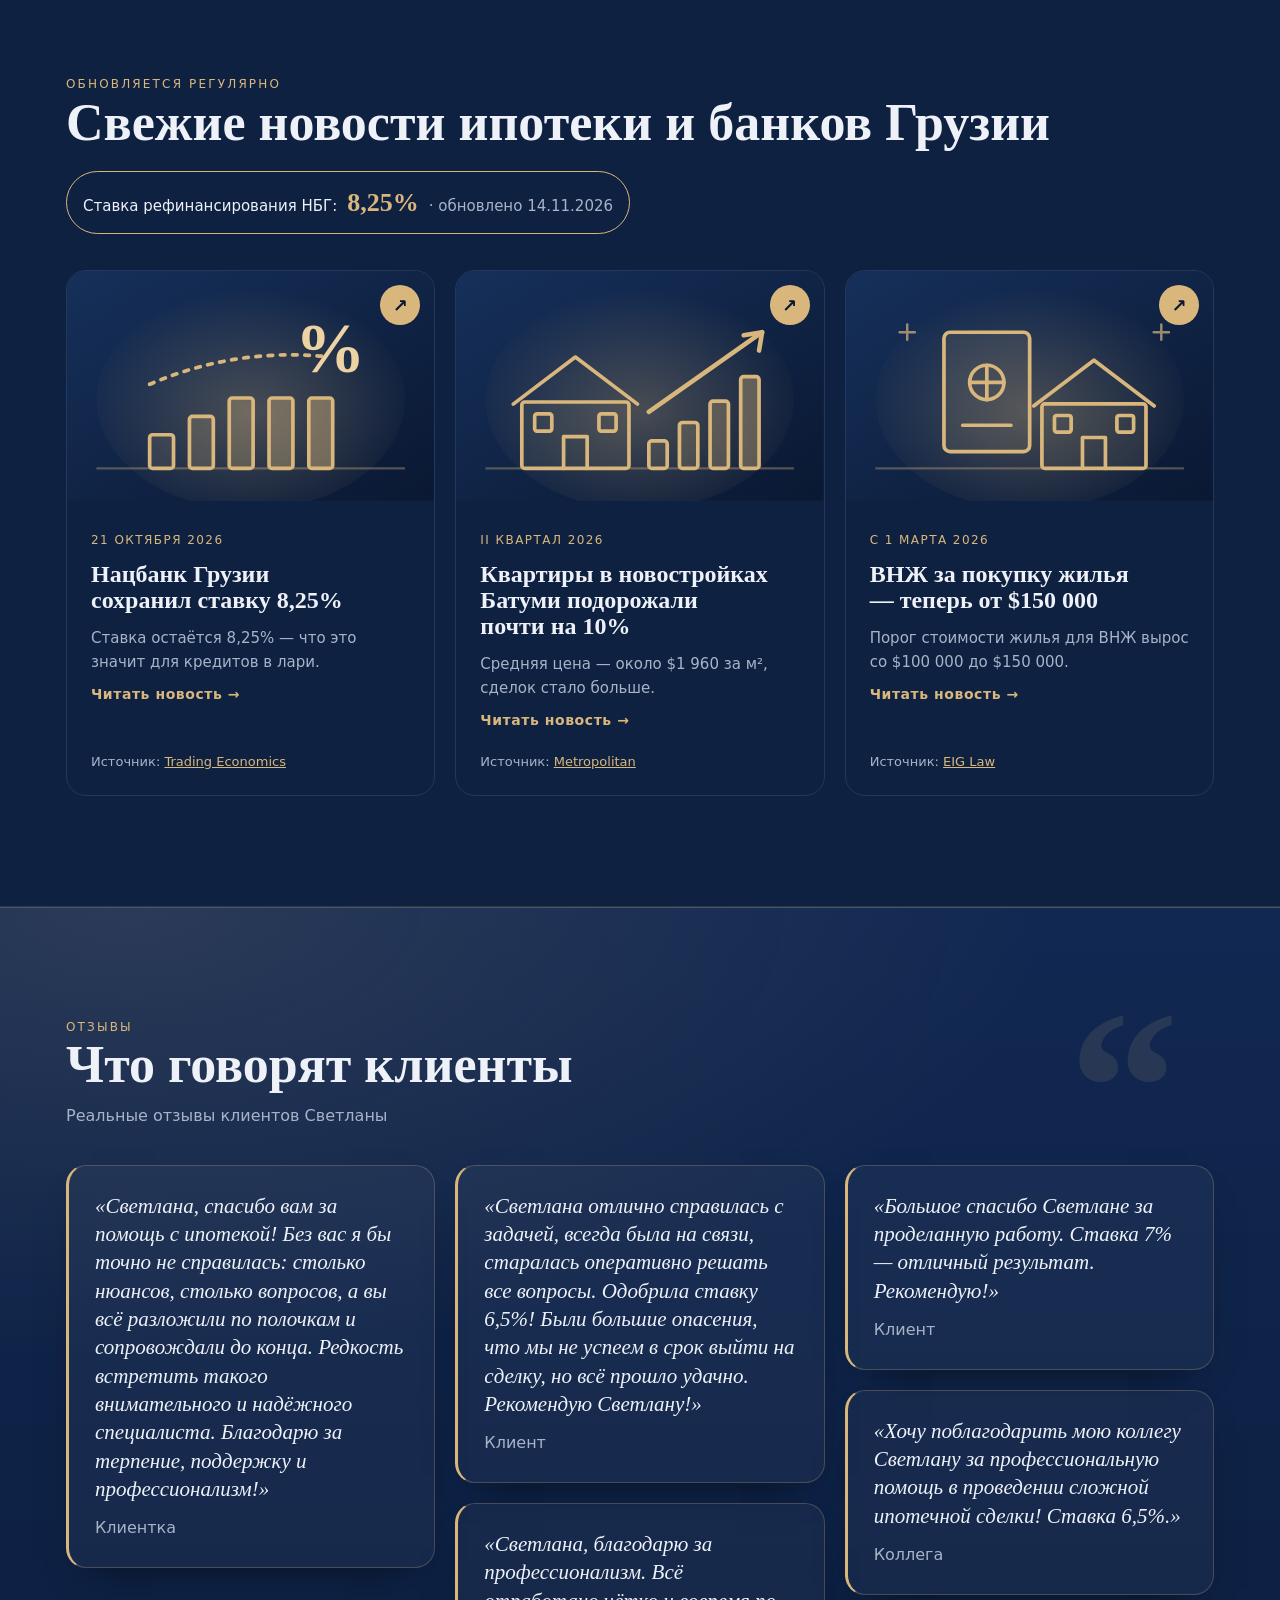
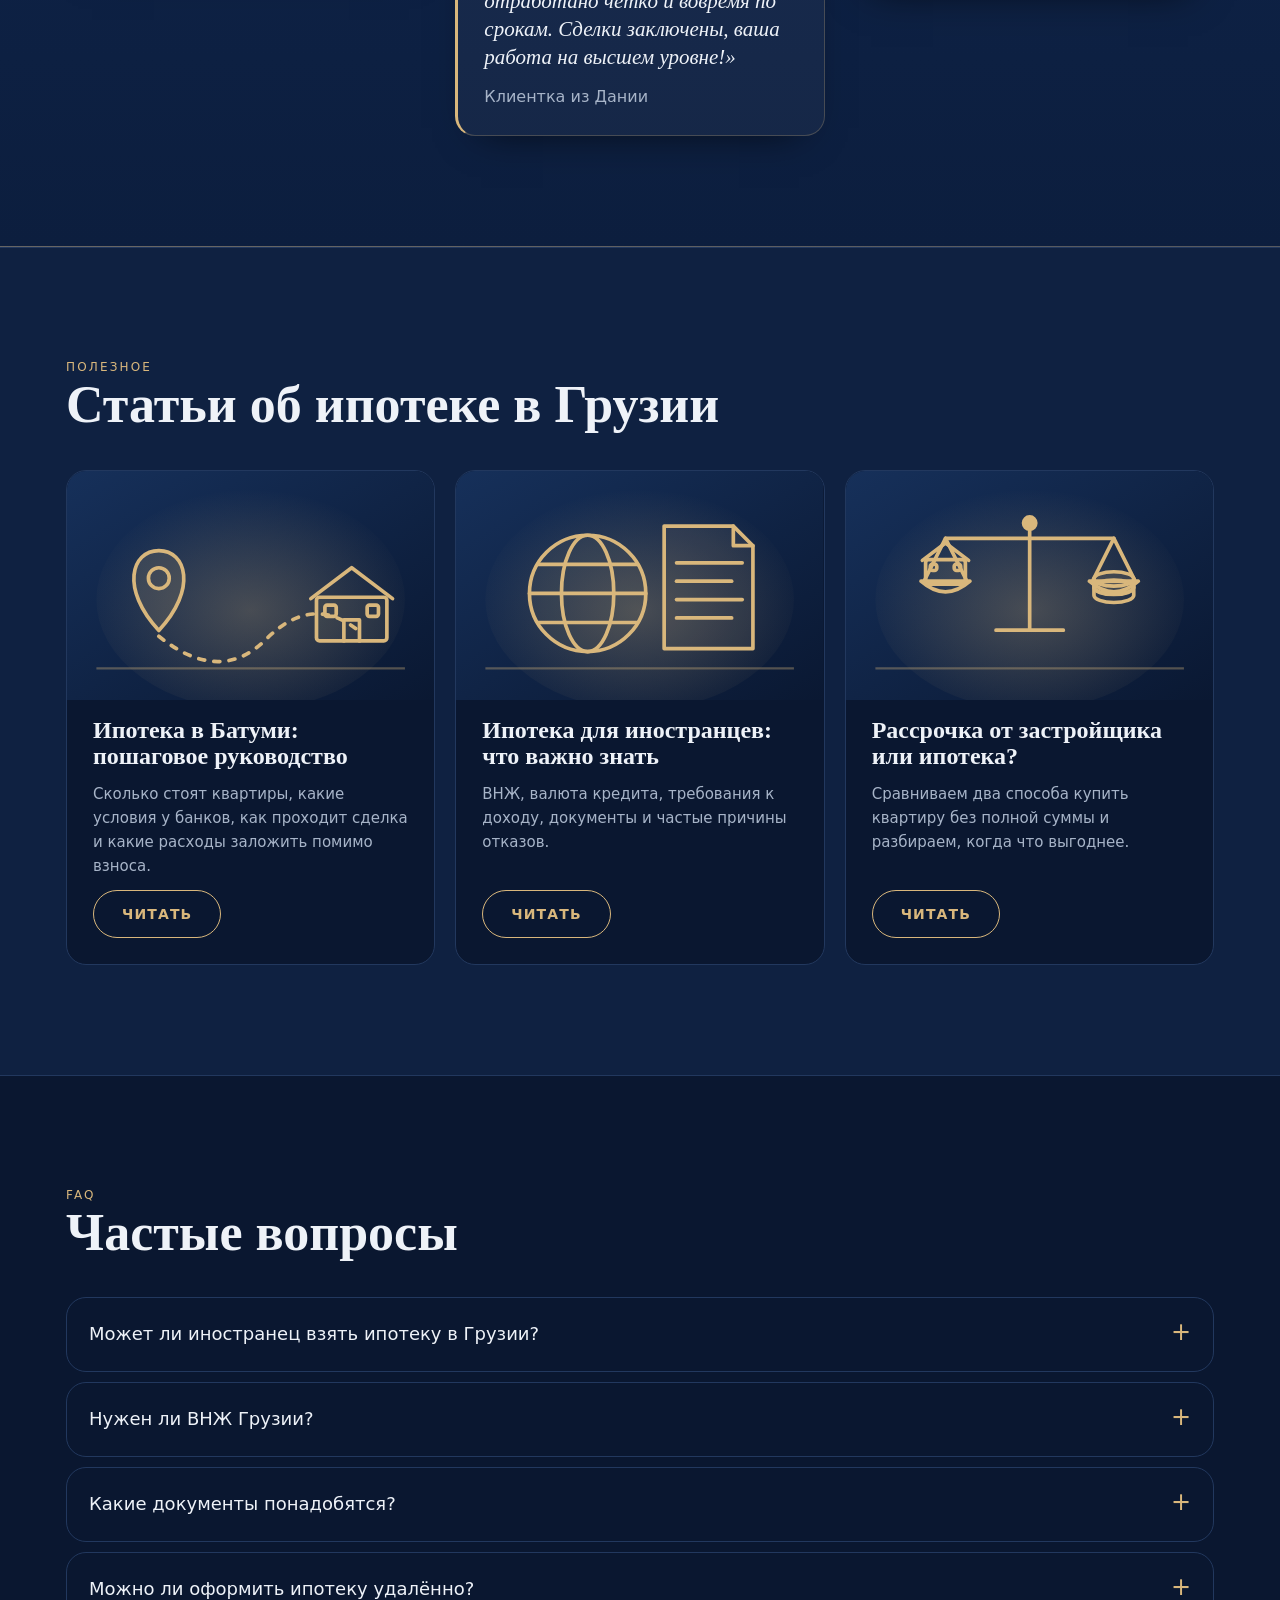
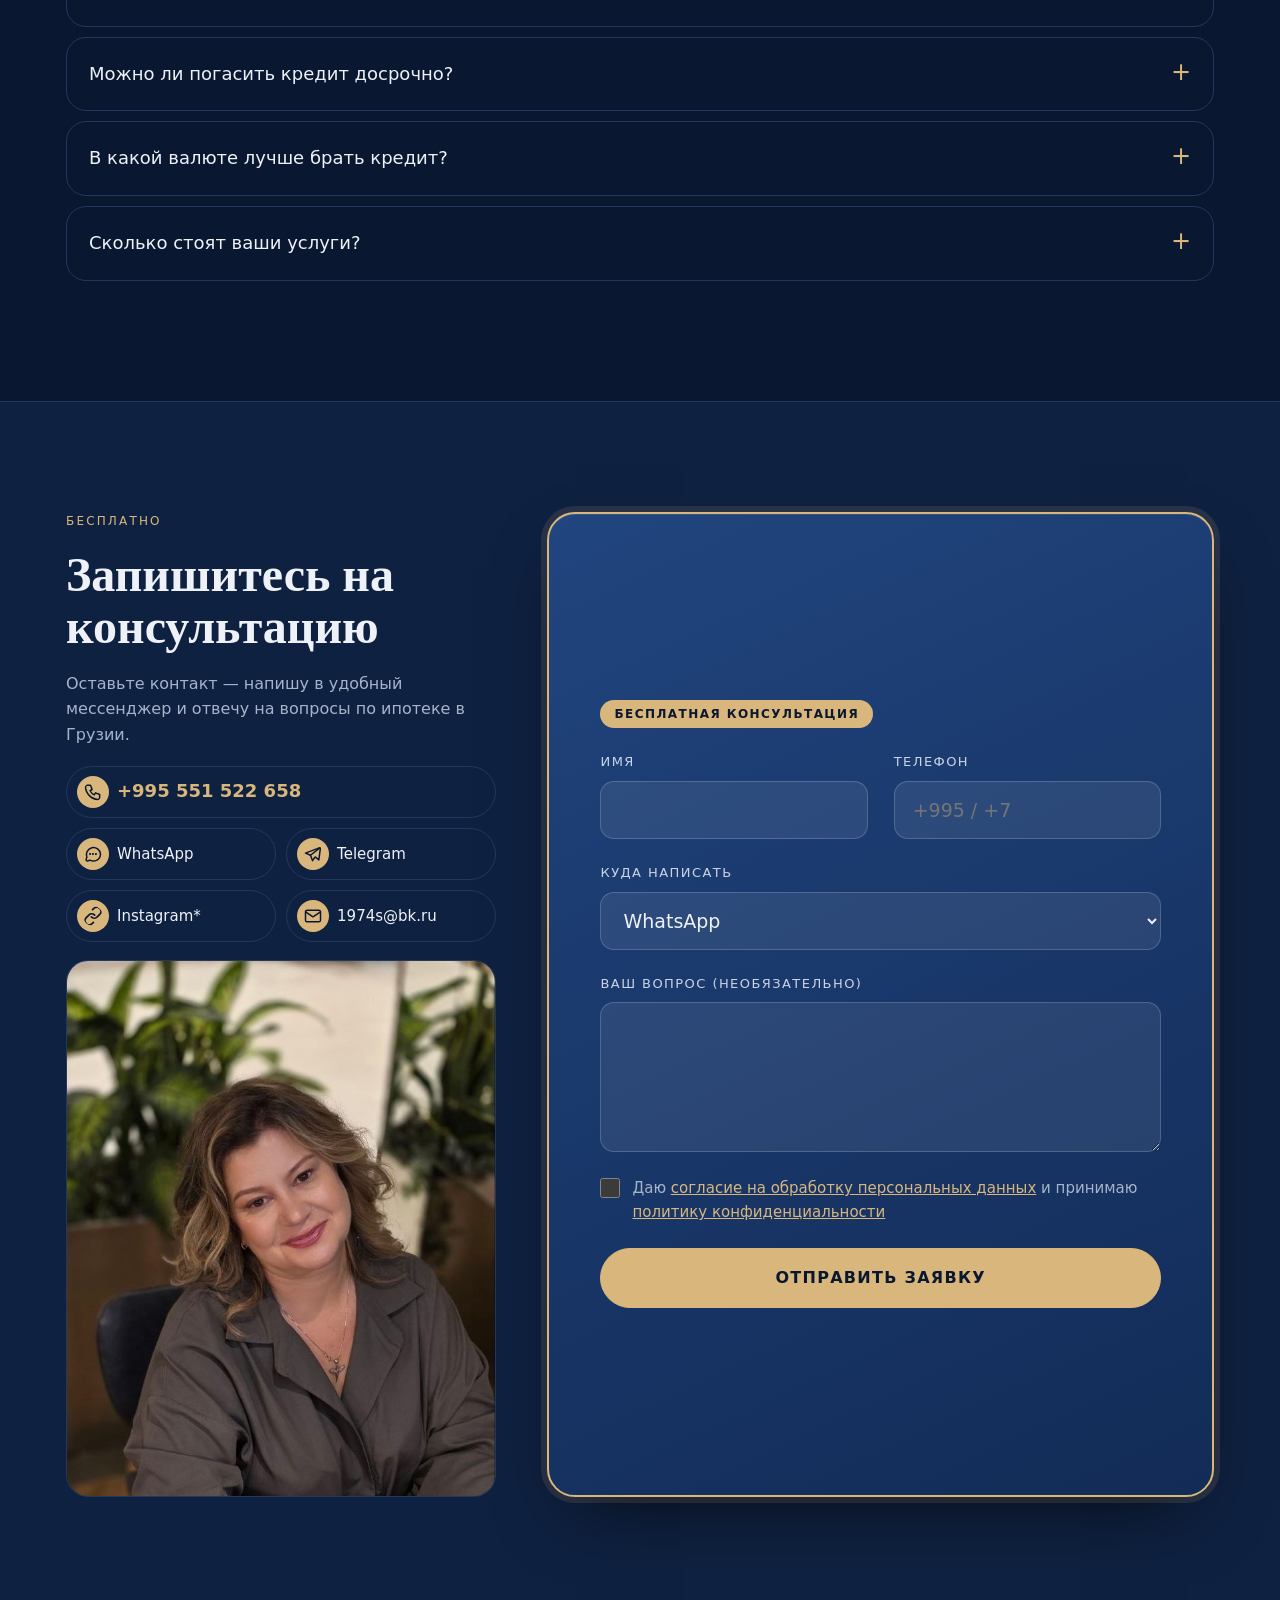
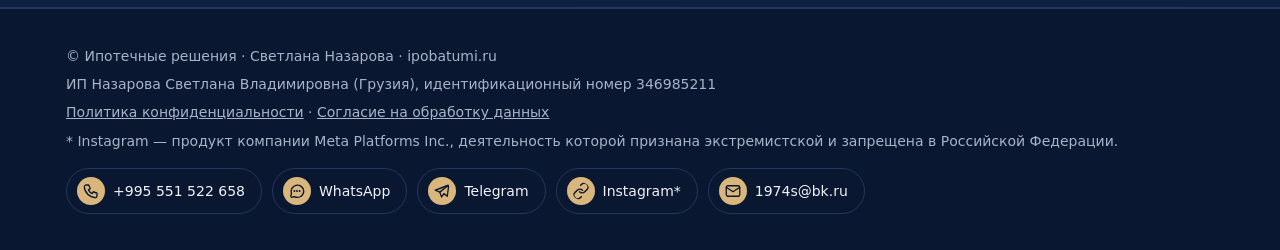
==== commit 6275fac1: "Юр. правки: новая политика и согласие, шрифты с собственного сервера, новости через news.php, заявки" ====
--- a/site/index.html
+++ b/site/index.html
@@ -12,8 +12,7 @@
 <meta name="theme-color" content="#0A1730">
 <link rel="icon" type="image/svg+xml" href="data:image/svg+xml,%3Csvg xmlns='http://www.w3.org/2000/svg' viewBox='0 0 100 100'%3E%3Crect width='100' height='100' rx='18' fill='%230F0F0E'/%3E%3Cg fill='none' stroke='%23D4B27A' stroke-width='6' stroke-linecap='round' stroke-linejoin='round'%3E%3Cpath d='M30 42 L50 24 L70 42'/%3E%3Cpath d='M36 37 V64 H64 V37'/%3E%3Cpath d='M46 64 V53 H54 V64'/%3E%3Cpath d='M10 54 C13 75 31 86 50 86 C69 86 87 75 90 54'/%3E%3Cpath d='M10 54 C11 49 17 48 19 53 L22 62'/%3E%3Cpath d='M90 54 C89 49 83 48 81 53 L78 62'/%3E%3C/g%3E%3C/svg%3E">
 <script type="application/ld+json">{"@context":"https://schema.org","@type":"FinancialService","name":"Ипотека Батуми — Светлана Назарова","url":"https://ipobatumi.ru/","description":"Ипотечный брокер в Грузии: подбор банка, документы и сопровождение сделки для иностранцев и граждан Грузии.","areaServed":[{"@type":"City","name":"Batumi"},{"@type":"Country","name":"Georgia"}],"availableLanguage":["ru","ka","en"],"telephone":"+995551522658","founder":{"@type":"Person","name":"Svetlana Nazarova"}}</script>
-<link rel="preconnect" href="https://fonts.googleapis.com">
-<link rel="stylesheet" href="https://fonts.googleapis.com/css2?family=Cormorant+Garamond:wght@500;600;700&family=Inter:wght@400;500;600&family=Noto+Sans+Georgian:wght@400;500;600&family=Noto+Serif+Georgian:wght@500;600&display=swap">
+<link rel="stylesheet" href="/fonts/fonts.css">
 <style>
 /* Layout: single dark column, gold hairlines, editorial serif headings over a quiet sans */
 :root{
@@ -864,7 +863,7 @@
       <div class="eyebrow" data-i18n="form_eyebrow">Бесплатно</div>
       <h2 data-i18n="form_h2">Запишитесь на консультацию</h2>
       <p class="muted" style="margin:0" data-i18n="form_p">Оставьте контакт — напишу в удобный мессенджер и отвечу на вопросы по ипотеке в Грузии.</p>
-      <nav class="social c-social" aria-label="Contacts"><a href="tel:+995551522658" class="wide"><svg viewBox="0 0 24 24" width="20" height="20" fill="none" stroke="currentColor" stroke-width="1.8" stroke-linecap="round" stroke-linejoin="round" aria-hidden="true"><path d="M5 4h4l2 5-2.5 1.5a11 11 0 0 0 5 5L15 13l5 2v4a2 2 0 0 1-2 2A16 16 0 0 1 3 6a2 2 0 0 1 2-2"/></svg><span>+995 551 522 658</span></a><a href="https://wa.me/995551522658" target="_blank" rel="noopener"><svg viewBox="0 0 24 24" width="20" height="20" fill="none" stroke="currentColor" stroke-width="1.8" stroke-linecap="round" stroke-linejoin="round" aria-hidden="true"><path d="M21 12a8.5 8.5 0 0 1-12.6 7.4L3 21l1.6-5.2A8.5 8.5 0 1 1 21 12z"/><path d="M8.5 12h.01M12 12h.01M15.5 12h.01" stroke-width="2.6"/></svg><span>WhatsApp</span></a><a href="https://t.me/SVETLANA_NAZAROVA_LIFE" target="_blank" rel="noopener"><svg viewBox="0 0 24 24" width="20" height="20" fill="none" stroke="currentColor" stroke-width="1.8" stroke-linecap="round" stroke-linejoin="round" aria-hidden="true"><path d="M21 4 3 11l6 2.5L11.5 20l3-4.5L19 19z"/><path d="M9 13.5 21 4"/></svg><span>Telegram</span></a><a href="https://www.instagram.com/ipoteka_batumi/" target="_blank" rel="noopener"><svg viewBox="0 0 24 24" width="20" height="20" fill="none" stroke="currentColor" stroke-width="1.8" stroke-linecap="round" stroke-linejoin="round" aria-hidden="true"><rect x="3" y="3" width="18" height="18" rx="5"/><circle cx="12" cy="12" r="4"/><path d="M17.5 6.5h.01" stroke-width="2.6"/></svg><span>Instagram</span></a><a href="mailto:1974s@bk.ru"><svg viewBox="0 0 24 24" width="20" height="20" fill="none" stroke="currentColor" stroke-width="1.8" stroke-linecap="round" stroke-linejoin="round" aria-hidden="true"><rect x="3" y="5" width="18" height="14" rx="2"/><path d="m3 7 9 6 9-6"/></svg><span>1974s@bk.ru</span></a></nav>
+      <nav class="social c-social" aria-label="Contacts"><a href="tel:+995551522658" class="wide"><svg viewBox="0 0 24 24" width="20" height="20" fill="none" stroke="currentColor" stroke-width="1.8" stroke-linecap="round" stroke-linejoin="round" aria-hidden="true"><path d="M5 4h4l2 5-2.5 1.5a11 11 0 0 0 5 5L15 13l5 2v4a2 2 0 0 1-2 2A16 16 0 0 1 3 6a2 2 0 0 1 2-2"/></svg><span>+995 551 522 658</span></a><a href="https://wa.me/995551522658" target="_blank" rel="noopener"><svg viewBox="0 0 24 24" width="20" height="20" fill="none" stroke="currentColor" stroke-width="1.8" stroke-linecap="round" stroke-linejoin="round" aria-hidden="true"><path d="M21 12a8.5 8.5 0 0 1-12.6 7.4L3 21l1.6-5.2A8.5 8.5 0 1 1 21 12z"/><path d="M8.5 12h.01M12 12h.01M15.5 12h.01" stroke-width="2.6"/></svg><span>WhatsApp</span></a><a href="https://t.me/SVETLANA_NAZAROVA_LIFE" target="_blank" rel="noopener"><svg viewBox="0 0 24 24" width="20" height="20" fill="none" stroke="currentColor" stroke-width="1.8" stroke-linecap="round" stroke-linejoin="round" aria-hidden="true"><path d="M21 4 3 11l6 2.5L11.5 20l3-4.5L19 19z"/><path d="M9 13.5 21 4"/></svg><span>Telegram</span></a><a href="https://www.instagram.com/ipoteka_batumi/" target="_blank" rel="noopener"><svg viewBox="0 0 24 24" width="20" height="20" fill="none" stroke="currentColor" stroke-width="2" stroke-linecap="round" stroke-linejoin="round" aria-hidden="true"><path d="M10 13a5 5 0 0 0 7.07 0l3-3a5 5 0 0 0-7.07-7.07l-1.5 1.5"/><path d="M14 11a5 5 0 0 0-7.07 0l-3 3a5 5 0 0 0 7.07 7.07l1.5-1.5"/></svg><span>Instagram*</span></a><a href="mailto:1974s@bk.ru"><svg viewBox="0 0 24 24" width="20" height="20" fill="none" stroke="currentColor" stroke-width="1.8" stroke-linecap="round" stroke-linejoin="round" aria-hidden="true"><rect x="3" y="5" width="18" height="14" rx="2"/><path d="m3 7 9 6 9-6"/></svg><span>1974s@bk.ru</span></a></nav>
       <div class="c-photo"><img src="[data-uri]" alt="Светлана Назарова" loading="lazy" width="640" height="800"></div>
     </div>
     <form id="lead" novalidate data-badge="Бесплатная консультация">
@@ -886,8 +885,8 @@
 
 <footer>
   <div class="wrap">
-    <div>© Ипотечные решения · Светлана Назарова · ipobatumi.ru<div class="legal-links">ИП Назарова Светлана Владимировна (Грузия), идентификационный номер 346985211</div><div class="legal-links"><a href="#" data-dlg="policy" data-i18n="ft_policy">Политика конфиденциальности</a> · <a href="#" data-dlg="consent" data-i18n="ft_consent">Согласие на обработку данных</a></div></div>
-    <nav aria-label="Social" class="social"><a href="tel:+995551522658"><svg viewBox="0 0 24 24" width="20" height="20" fill="none" stroke="currentColor" stroke-width="1.8" stroke-linecap="round" stroke-linejoin="round" aria-hidden="true"><path d="M5 4h4l2 5-2.5 1.5a11 11 0 0 0 5 5L15 13l5 2v4a2 2 0 0 1-2 2A16 16 0 0 1 3 6a2 2 0 0 1 2-2"/></svg><span>+995 551 522 658</span></a><a href="https://wa.me/995551522658" target="_blank" rel="noopener"><svg viewBox="0 0 24 24" width="20" height="20" fill="none" stroke="currentColor" stroke-width="1.8" stroke-linecap="round" stroke-linejoin="round" aria-hidden="true"><path d="M21 12a8.5 8.5 0 0 1-12.6 7.4L3 21l1.6-5.2A8.5 8.5 0 1 1 21 12z"/><path d="M8.5 12h.01M12 12h.01M15.5 12h.01" stroke-width="2.6"/></svg><span>WhatsApp</span></a><a href="https://t.me/SVETLANA_NAZAROVA_LIFE" target="_blank" rel="noopener"><svg viewBox="0 0 24 24" width="20" height="20" fill="none" stroke="currentColor" stroke-width="1.8" stroke-linecap="round" stroke-linejoin="round" aria-hidden="true"><path d="M21 4 3 11l6 2.5L11.5 20l3-4.5L19 19z"/><path d="M9 13.5 21 4"/></svg><span>Telegram</span></a><a href="https://www.instagram.com/ipoteka_batumi/" target="_blank" rel="noopener"><svg viewBox="0 0 24 24" width="20" height="20" fill="none" stroke="currentColor" stroke-width="1.8" stroke-linecap="round" stroke-linejoin="round" aria-hidden="true"><rect x="3" y="3" width="18" height="18" rx="5"/><circle cx="12" cy="12" r="4"/><path d="M17.5 6.5h.01" stroke-width="2.6"/></svg><span>Instagram</span></a><a href="mailto:1974s@bk.ru"><svg viewBox="0 0 24 24" width="20" height="20" fill="none" stroke="currentColor" stroke-width="1.8" stroke-linecap="round" stroke-linejoin="round" aria-hidden="true"><rect x="3" y="5" width="18" height="14" rx="2"/><path d="m3 7 9 6 9-6"/></svg><span>1974s@bk.ru</span></a></nav>
+    <div>© Ипотечные решения · Светлана Назарова · ipobatumi.ru<div class="legal-links">ИП Назарова Светлана Владимировна (Грузия), идентификационный номер 346985211</div><div class="legal-links"><a href="#" data-dlg="policy" data-i18n="ft_policy">Политика конфиденциальности</a> · <a href="#" data-dlg="consent" data-i18n="ft_consent">Согласие на обработку данных</a></div><div class="legal-links" data-i18n="meta_note">* Instagram — продукт компании Meta Platforms Inc., деятельность которой признана экстремистской и запрещена в Российской Федерации.</div></div>
+    <nav aria-label="Social" class="social"><a href="tel:+995551522658"><svg viewBox="0 0 24 24" width="20" height="20" fill="none" stroke="currentColor" stroke-width="1.8" stroke-linecap="round" stroke-linejoin="round" aria-hidden="true"><path d="M5 4h4l2 5-2.5 1.5a11 11 0 0 0 5 5L15 13l5 2v4a2 2 0 0 1-2 2A16 16 0 0 1 3 6a2 2 0 0 1 2-2"/></svg><span>+995 551 522 658</span></a><a href="https://wa.me/995551522658" target="_blank" rel="noopener"><svg viewBox="0 0 24 24" width="20" height="20" fill="none" stroke="currentColor" stroke-width="1.8" stroke-linecap="round" stroke-linejoin="round" aria-hidden="true"><path d="M21 12a8.5 8.5 0 0 1-12.6 7.4L3 21l1.6-5.2A8.5 8.5 0 1 1 21 12z"/><path d="M8.5 12h.01M12 12h.01M15.5 12h.01" stroke-width="2.6"/></svg><span>WhatsApp</span></a><a href="https://t.me/SVETLANA_NAZAROVA_LIFE" target="_blank" rel="noopener"><svg viewBox="0 0 24 24" width="20" height="20" fill="none" stroke="currentColor" stroke-width="1.8" stroke-linecap="round" stroke-linejoin="round" aria-hidden="true"><path d="M21 4 3 11l6 2.5L11.5 20l3-4.5L19 19z"/><path d="M9 13.5 21 4"/></svg><span>Telegram</span></a><a href="https://www.instagram.com/ipoteka_batumi/" target="_blank" rel="noopener"><svg viewBox="0 0 24 24" width="20" height="20" fill="none" stroke="currentColor" stroke-width="2" stroke-linecap="round" stroke-linejoin="round" aria-hidden="true"><path d="M10 13a5 5 0 0 0 7.07 0l3-3a5 5 0 0 0-7.07-7.07l-1.5 1.5"/><path d="M14 11a5 5 0 0 0-7.07 0l-3 3a5 5 0 0 0 7.07 7.07l1.5-1.5"/></svg><span>Instagram*</span></a><a href="mailto:1974s@bk.ru"><svg viewBox="0 0 24 24" width="20" height="20" fill="none" stroke="currentColor" stroke-width="1.8" stroke-linecap="round" stroke-linejoin="round" aria-hidden="true"><rect x="3" y="5" width="18" height="14" rx="2"/><path d="m3 7 9 6 9-6"/></svg><span>1974s@bk.ru</span></a></nav>
   </div>
 </footer>
 
@@ -996,32 +995,34 @@
 <dialog class="legal" id="dlg-policy" aria-labelledby="dlg-policy-h">
   <div class="legal-head"><h2 id="dlg-policy-h" data-i18n="ft_policy">Политика конфиденциальности</h2><form method="dialog"><button class="legal-close" aria-label="Close">×</button></form></div>
   <div class="legal-body">
-    <p class="note" data-i18n="dlg_note">Редакция от 14 ноября 2026 г.</p>
+    <p class="note" data-i18n="dlg_note">Редакция от 17 ноября 2026 г.</p>
     <h3>1. Кто обрабатывает данные</h3>
     <p>Оператор (контролёр) персональных данных — ИП Назарова Светлана Владимировна (Грузия), идентификационный номер 346985211 (далее — «Оператор»). По вопросам обработки данных: <a href="mailto:1974s@bk.ru">1974s@bk.ru</a>.</p>
     <p>Политика составлена в соответствии с Законом Грузии «О защите персональных данных» от 14 июня 2023 г. № 3144 и — в части, применимой к обработке данных граждан Российской Федерации, — Федеральным законом от 27.07.2006 № 152-ФЗ «О персональных данных».</p>
     <h3>2. Какие данные мы получаем</h3>
-    <ul><li>имя;</li><li>номер телефона;</li><li>удобный способ связи (WhatsApp, Telegram, звонок);</li><li>текст вопроса, если вы его указали.</li></ul>
-    <p>В форме не запрашиваются паспортные данные, сведения о доходах и другие документы. Их вы передаёте только после консультации и только если решили воспользоваться услугой.</p>
-    <p>Сайт не использует cookie для рекламы и аналитики. В браузере сохраняется только выбранный язык сайта.</p>
+    <ul><li>через форму консультации: имя, номер телефона, удобный способ связи (WhatsApp, Telegram, звонок), текст вопроса, если вы его указали;</li><li>через форму калькулятора: имя, номер телефона, удобный способ связи и параметры вашего расчёта — стоимость квартиры, первоначальный взнос, срок, ставка и ориентировочный платёж;</li><li>язык сайта, на котором отправлена заявка, дата и время отправки.</li></ul>
+    <p>В формах не запрашиваются паспортные данные, сведения о доходах и другие документы. Их вы передаёте только после консультации и только если решили воспользоваться услугой.</p>
+    <p>Сайт не использует cookie, системы аналитики и рекламные счётчики. В вашем браузере сохраняются только выбранные язык и цветовая тема сайта. Шрифты и новости загружаются с собственного сервера сайта, без обращения браузера к сторонним сервисам.</p>
     <h3>3. Зачем мы обрабатываем данные</h3>
-    <ul><li>чтобы связаться с вами и провести бесплатную консультацию по ипотеке;</li><li>чтобы подготовить предварительный расчёт и подобрать подходящие банки.</li></ul>
-    <p>Рекламные рассылки без вашего отдельного письменного согласия не отправляются.</p>
+    <ul><li>чтобы связаться с вами и провести бесплатную консультацию по ипотеке;</li><li>чтобы подготовить расчёт и подобрать подходящие банки.</li></ul>
+    <p>Рекламные рассылки без вашего отдельного согласия не отправляются.</p>
     <h3>4. Основание обработки</h3>
-    <p>Ваше согласие, которое вы даёте, отмечая галочку в форме заявки. Без согласия заявку отправить нельзя.</p>
-    <h3>5. Кому передаются данные</h3>
-    <p>Данные не продаются и не передаются третьим лицам, кроме случаев:</p>
-    <ul><li>банкам — только после консультации и с вашего отдельного согласия, когда вы решили подать заявку на кредит;</li><li>сервисам, через которые доставляется заявка и ведётся переписка: электронная почта Оператора (Mail.ru) и хостинг сайта;</li><li>государственным органам — когда этого прямо требует закон.</li></ul>
-    <h3>6. Где хранятся данные</h3>
-    <p>Оператор находится в Грузии. Заявки хранятся в почтовом ящике Оператора в сервисе Mail.ru. Отправляя форму, вы соглашаетесь на передачу ваших данных Оператору в Грузию.</p>
-    <h3>7. Сколько хранятся данные</h3>
-    <p>До достижения целей обработки, но не дольше 3 лет с последнего контакта, либо до отзыва согласия. После этого данные удаляются.</p>
-    <h3>8. Ваши права</h3>
+    <p>Ваше согласие, которое вы даёте отдельно, отмечая галочку в форме заявки. Без согласия заявку отправить нельзя.</p>
+    <h3>5. Как проходит обработка заявки</h3>
+    <ol><li>Заявка записывается и хранится на сервере хостинг-провайдера сайта Hostiman, расположенном в Российской Федерации (первичный сбор данных — на территории РФ).</li><li>После этого уведомление с данными заявки направляется через мессенджер Telegram (сервис, зарегистрированный за пределами России и Грузии) Оператору и лицу, обрабатывающему данные по её поручению (п. 6).</li><li>Дальнейшее общение ведётся в выбранном вами канале связи: WhatsApp, Telegram, по телефону или электронной почте Оператора (почтовый сервис Mail.ru, Россия).</li></ol>
+    <h3>6. Кто имеет доступ к данным</h3>
+    <ul><li>Оператор;</li><li>Анисимов Станислав Владимирович (Грузия) — специалист, который ведёт сайт и маркетинг Оператора и обрабатывает заявки по её поручению на основании договора с обязанностью соблюдать конфиденциальность;</li><li>технические сервисы, перечисленные в п. 5 (хостинг, Telegram, почта), — в объёме, необходимом для хранения и доставки заявки;</li><li>банки — только после консультации и с вашего отдельного согласия, когда вы решили подать заявку на кредит;</li><li>государственные органы — когда этого прямо требует закон.</li></ul>
+    <p>Данные не продаются и не передаются для рекламы.</p>
+    <h3>7. Передача данных за рубеж</h3>
+    <p>Оператор находится в Грузии. Отправляя форму, вы соглашаетесь на передачу ваших данных из Российской Федерации в Грузию (Оператору и лицу, указанному в п. 6) и на их передачу через сервис Telegram, серверы которого находятся за пределами России и Грузии.</p>
+    <h3>8. Сколько хранятся данные</h3>
+    <p>До достижения целей обработки, но не дольше 3 лет с даты заявки, либо до отзыва согласия. Записи на сервере сайта удаляются автоматически по истечении 3 лет; по вашему запросу — раньше.</p>
+    <h3>9. Ваши права</h3>
     <p>Вы можете в любой момент узнать, какие ваши данные есть у Оператора, потребовать исправить или удалить их, ограничить обработку или отозвать согласие. Для этого напишите на <a href="mailto:1974s@bk.ru">1974s@bk.ru</a>. Ответ — в течение 10 рабочих дней.</p>
     <p>Если вы считаете, что ваши права нарушены, вы можете обратиться в Службу защиты персональных данных Грузии (personaldata.ge), а граждане РФ — также в Роскомнадзор.</p>
-    <h3>9. Как защищены данные</h3>
-    <p>Доступ к заявкам есть только у Оператора. Сайт работает по защищённому протоколу HTTPS. Данные не публикуются и не используются для автоматизированного принятия решений.</p>
-    <h3>10. Изменения политики</h3>
+    <h3>10. Как защищены данные</h3>
+    <p>Сайт работает по защищённому протоколу HTTPS. Файлы с заявками на сервере закрыты от доступа из интернета. Доступ к заявкам есть только у лиц, указанных в п. 6. Данные не публикуются и не используются для автоматизированного принятия решений.</p>
+    <h3>11. Изменения политики</h3>
     <p>Оператор может обновлять политику. Актуальная редакция всегда доступна на этом сайте.</p>
   </div>
 </dialog>
@@ -1029,11 +1030,13 @@
 <dialog class="legal" id="dlg-consent" aria-labelledby="dlg-consent-h">
   <div class="legal-head"><h2 id="dlg-consent-h" data-i18n="ft_consent">Согласие на обработку данных</h2><form method="dialog"><button class="legal-close" aria-label="Close">×</button></form></div>
   <div class="legal-body">
-    <p class="note" data-i18n="dlg_note">Редакция от 14 ноября 2026 г.</p>
-    <p>Заполняя форму на сайте ipobatumi.ru и отмечая галочку, я свободно, своей волей и в своём интересе даю согласие ИП Назарова Светлана Владимировна (Грузия), идентификационный номер 346985211 (далее — «Оператор») на обработку моих персональных данных на следующих условиях.</p>
-    <h3>Данные</h3><p>Имя, номер телефона, выбранный способ связи, текст вопроса.</p>
-    <h3>Цель</h3><p>Связаться со мной, провести консультацию по ипотеке в Грузии и подготовить предварительный расчёт.</p>
-    <h3>Действия с данными</h3><p>Сбор, запись, систематизация, хранение, уточнение, использование, удаление и уничтожение — с использованием средств автоматизации и без них. Передача третьим лицам — только в случаях, указанных в Политике конфиденциальности.</p>
+    <p class="note" data-i18n="dlg_note">Редакция от 17 ноября 2026 г.</p>
+    <p>Заполняя форму на сайте ipobatumi.ru и отмечая галочку, я свободно, своей волей и в своём интересе даю согласие ИП Назарова Светлана Владимировна (Грузия), идентификационный номер 346985211 (далее — «Оператор»), на обработку моих персональных данных на следующих условиях.</p>
+    <h3>Данные</h3><p>Имя, номер телефона, выбранный способ связи, текст вопроса (если указан), параметры расчёта из калькулятора (если заявка отправлена из него), язык сайта, дата и время заявки.</p>
+    <h3>Цель</h3><p>Связаться со мной, провести консультацию по ипотеке в Грузии и подготовить расчёт.</p>
+    <h3>Действия с данными</h3><p>Сбор, запись, систематизация, накопление, хранение, уточнение, извлечение, использование, передача (предоставление, доступ), удаление и уничтожение — с использованием средств автоматизации и без них.</p>
+    <h3>Кто обрабатывает по поручению Оператора</h3><p>Анисимов Станислав Владимирович (Грузия) — ведение сайта и обработка заявок по договору с Оператором.</p>
+    <h3>Хранение и передача</h3><p>Заявка сначала записывается на сервере хостинга сайта в Российской Федерации (Hostiman), затем уведомление о ней направляется через мессенджер Telegram Оператору и лицу, указанному выше. Я согласен(на) на передачу моих данных в Грузию и через сервис Telegram, серверы которого находятся за пределами России и Грузии. Другим третьим лицам данные передаются только в случаях, указанных в Политике конфиденциальности.</p>
     <h3>Срок</h3><p>Согласие действует 3 года или до его отзыва.</p>
     <h3>Отзыв согласия</h3><p>Я могу отозвать согласие в любой момент, написав на <a href="mailto:1974s@bk.ru">1974s@bk.ru</a>. Отзыв не влияет на законность обработки до момента отзыва.</p>
     <p>Я ознакомлен(а) с <a href="#" data-dlg="policy">Политикой конфиденциальности</a>.</p>
@@ -1053,7 +1056,7 @@
 rev_eyebrow:"შეფასებები",rev_h2:"რას ამბობენ კლიენტები",rev1_q:"«სვეტლანა, გმადლობთ იპოთეკაში დახმარებისთვის! თქვენ გარეშე ნამდვილად ვერ გავართმევდი თავს — ამდენი ნიუანსი, ამდენი კითხვა, თქვენ კი ყველაფერი თანმიმდევრულად ამიხსენით და ბოლომდე გამიწიეთ მხარდაჭერა. იშვიათია ასეთი ყურადღებიანი და საიმედო სპეციალისტის შეხვედრა. გმადლობთ მოთმინებისთვის, მხარდაჭერისა და პროფესიონალიზმისთვის!»",rev1_w:"კლიენტი",rev2_q:"«სვეტლანამ შესანიშნავად გაართვა თავი ამოცანას, ყოველთვის კავშირზე იყო და ყველა საკითხს სწრაფად აგვარებდა. 6,5%-იანი განაკვეთი დაგვიმტკიცეს! ძალიან ვღელავდით, რომ გარიგებას დროულად ვერ მოვასწრებდით, მაგრამ ყველაფერმა წარმატებით ჩაიარა. გირჩევთ სვეტლანას!»",rev2_w:"კლიენტი",rev3_q:"«სვეტლანა, გმადლობთ პროფესიონალიზმისთვის. ყველაფერი ზუსტად და დროულად გაკეთდა. გარიგებები დადებულია, თქვენი სამუშაო უმაღლეს დონეზეა!»",rev3_w:"კლიენტი დანიიდან",rev4_q:"«დიდი მადლობა სვეტლანას გაწეული სამუშაოსთვის. განაკვეთი 7% — შესანიშნავი შედეგია. გირჩევთ!»",rev4_w:"კლიენტი",rev5_q:"«მინდა მადლობა გადავუხადო ჩემს კოლეგას, სვეტლანას, რთული იპოთეკური გარიგების პროფესიონალურად წარმართვაში დახმარებისთვის! განაკვეთი 6,5%.»",rev5_w:"კოლეგა",
 faq_h2:"ხშირი კითხვები",q1:"შეუძლია თუ არა უცხოელს საქართველოში იპოთეკის აღება?",a1:"დიახ, ქართული ბანკები უცხოელებსაც გასცემენ იპოთეკას. შემოსავლისა და დოკუმენტების მოთხოვნები ბანკიდან ბანკამდე განსხვავდება — კონსულტაციაზე განვიხილავთ თქვენს შემთხვევას.",q2:"საჭიროა თუ არა ბინადრობის ნებართვა?",a2:"არა, ბინადრობის ნებართვა სავალდებულო არ არის: ბანკები იპოთეკას მის გარეშეც გასცემენ. თუმცა ნებართვით სესხის ვადა უფრო გრძელია — 20 წლამდე 10-ის ნაცვლად.",q3:"რა დოკუმენტები დამჭირდება?",a3:"განაცხადისთვის: პასპორტი (პირველი გვერდი), საბანკო ამონაწერი, შრომითი ხელშეკრულება, საკრედიტო ისტორია და ფულის წარმომავლობის დამადასტურებელი დოკუმენტი. ზუსტი სია ბანკზეა დამოკიდებული — კონსულტაციის შემდეგ გამოგიგზავნით.",q5:"შესაძლებელია თუ არა იპოთეკის დისტანციურად გაფორმება?",a5:"თითქმის სრულად: კონსულტაცია, ბანკის შერჩევა, დოკუმენტების მომზადება და განაცხადების გაგზავნა. პირადად შეიძლება დაგჭირდეთ მხოლოდ ხელშეკრულების ხელმოწერა ან ანგარიშის გახსნა — და ხშირად ესეც ნოტარიული მინდობილობით კეთდება.",q6:"შესაძლებელია თუ არა სესხის ვადაზე ადრე დაფარვა?",a6:"დიახ, სრულად ან ნაწილობრივ. ბანკმა შეიძლება აიღოს საკომისიო — ჩვეულებრივ დარჩენილი ძირის 0,5–2%, ბანკისა და დარჩენილი ვადის მიხედვით.",q7:"რომელ ვალუტაში სჯობს სესხის აღება?",a7:"ევროსა და დოლარში განაკვეთი დაბალია (6%-დან და 7,5%-დან), მაგრამ თუ შემოსავალი სხვა ვალუტაშია, კურსის რისკი თქვენზეა. ლარში განაკვეთი მაღალია (12%-დან), სამაგიეროდ გადასახადი სტაბილურია მათთვის, ვინც საქართველოში გამოიმუშავებს. კონსულტაციაზე განვიხილავთ, რა უფრო ხელსაყრელია თქვენთვის.",q4:"რა ღირს თქვენი მომსახურება?",a4:"პირველი კონსულტაცია უფასოა. მხარდაჭერის ღირებულება თქვენს სიტუაციაზეა დამოკიდებული — კონსულტაციაზე გეტყვით.",
 form_eyebrow:"უფასოდ",form_h2:"ჩაეწერეთ კონსულტაციაზე",form_p:"დატოვეთ კონტაქტი — მოგწერთ სასურველ მესენჯერში და გიპასუხებთ იპოთეკის შესახებ კითხვებზე.",mail_label:"ელფოსტა:",st1:"წელი იპოთეკურ დაკრედიტებაში",st2:"წარმატებული გარიგება",
-f_name:"სახელი",f_phone:"ტელეფონი",f_msgr:"სად მოგწეროთ",f_call:"დარეკვა",f_q:"თქვენი კითხვა (არასავალდებულო)",f_consent1:"ვეთანხმები",f_consent2:"პერსონალური მონაცემების დამუშავებას",f_consent3:"და გავეცანი",f_consent4:"კონფიდენციალურობის პოლიტიკას",f_submit:"განაცხადის გაგზავნა",f_demo:"გმადლობთ! განაცხადი გაგზავნილია — სვეტლანა მალე დაგიკავშირდებათ.",e_send:"განაცხადი ვერ გაიგზავნა. სცადეთ ხელახლა ან მოგვწერეთ WhatsApp-ში.",
+f_name:"სახელი",f_phone:"ტელეფონი",f_msgr:"სად მოგწეროთ",f_call:"დარეკვა",f_q:"თქვენი კითხვა (არასავალდებულო)",f_consent1:"ვეთანხმები",f_consent2:"პერსონალური მონაცემების დამუშავებას",f_consent3:"და გავეცანი",f_consent4:"კონფიდენციალურობის პოლიტიკას",f_submit:"განაცხადის გაგზავნა",f_demo:"გმადლობთ! განაცხადი გაგზავნილია — სვეტლანა მალე დაგიკავშირდებათ.",meta_note:"* Instagram — Meta Platforms Inc.-ის პროდუქტი; კომპანიის საქმიანობა რუსეთის ფედერაციაში აკრძალულია.",e_send:"განაცხადი ვერ გაიგზავნა. სცადეთ ხელახლა ან მოგვწერეთ WhatsApp-ში.",
 e_fill:"შეავსეთ სახელი და ტელეფონი და მონიშნეთ თანხმობა.",e_down:"შენატანი ბინის ღირებულებაზე ნაკლები უნდა იყოს."},
 en:{brand_sub:"Mortgage Batumi",nav_cond:"Conditions",nav_calc:"Calculator",nav_news:"News",nav_faq:"FAQ",nav_steps:"How I work",nav_rev:"Reviews",nav_art:"Articles",nav_contact:"Contact",
 hero_eyebrow:"Svetlana Nazarova · mortgage broker in Georgia",hero_h1:"An apartment in Batumi with a mortgage — without the hassle",hero_p:"I compare offers from several banks, prepare the documents and guide the deal through to property registration. I work with foreigners and Georgian citizens.",
@@ -1065,7 +1068,7 @@
 rev_eyebrow:"Reviews",rev_h2:"What clients say",rev1_q:"“Svetlana, thank you for your help with the mortgage! I definitely couldn't have managed without you — so many details, so many questions, and you laid everything out clearly and stayed with me to the end. It's rare to meet such an attentive and reliable specialist. Thank you for your patience, support and professionalism!”",rev1_w:"Client",rev2_q:"“Svetlana handled the task excellently, was always available and tried to solve every issue quickly. She got us approved at 6.5%! We were really worried we wouldn't make the deal on time, but everything worked out. I recommend Svetlana!”",rev2_w:"Client",rev3_q:"“Svetlana, thank you for your professionalism. Everything was done precisely and on schedule. The deals are closed — your work is top-notch!”",rev3_w:"Client from Denmark",rev4_q:"“Many thanks to Svetlana for her work. A 7% rate is an excellent result. I recommend her!”",rev4_w:"Client",rev5_q:"“I want to thank my colleague Svetlana for her professional help with a complex mortgage deal! The rate: 6.5%.”",rev5_w:"Colleague",
 faq_h2:"Frequently asked questions",q1:"Can a foreigner get a mortgage in Georgia?",a1:"Yes, Georgian banks lend to foreigners. Income and document requirements differ between banks — we'll go through your case at the consultation.",q2:"Do I need a Georgian residence permit?",a2:"No, a residence permit is not required — banks lend without it. But with a permit the loan term is longer: up to 20 years instead of 10.",q3:"Which documents will I need?",a3:"To apply: passport (first page), bank statement, employment contract, credit history and a document proving the source of funds. The exact list depends on the bank — I'll send it after the consultation.",q5:"Can I get a mortgage remotely?",a5:"Almost entirely: the consultation, bank selection, document preparation and applications. You may only need to be present to sign the contract or open an account — and often even that can be done through a notarised power of attorney.",q6:"Can I repay the loan early?",a6:"Yes, in full or in part. The bank may charge a fee — usually 0.5–2% of the outstanding balance, depending on the bank and the remaining term.",q7:"Which currency is best for the loan?",a7:"Euro and dollar rates are lower (from 6% and 7.5%), but if your income is in another currency you carry the exchange-rate risk. Lari rates are higher (from 12%), but the payment stays stable if you earn in Georgia. We'll work out what's best for you at the consultation.",q4:"How much do your services cost?",a4:"The first consultation is free. The cost of deal support depends on your situation — I'll tell you at the consultation.",
 form_eyebrow:"Free",form_h2:"Book a consultation",form_p:"Leave your contact — I'll message you in your preferred app and answer your questions about mortgages in Georgia.",mail_label:"Email:",st1:"years in mortgage lending",st2:"successful deals",
-f_name:"Name",f_phone:"Phone",f_msgr:"Where to reach you",f_call:"Phone call",f_q:"Your question (optional)",f_consent1:"I give",f_consent2:"consent to the processing of my personal data",f_consent3:"and accept the",f_consent4:"privacy policy",f_submit:"Send request",f_demo:"Thank you! Your request has been sent — Svetlana will contact you shortly.",e_send:"Couldn't send the request. Please try again or message us on WhatsApp.",
+f_name:"Name",f_phone:"Phone",f_msgr:"Where to reach you",f_call:"Phone call",f_q:"Your question (optional)",f_consent1:"I give",f_consent2:"consent to the processing of my personal data",f_consent3:"and accept the",f_consent4:"privacy policy",f_submit:"Send request",f_demo:"Thank you! Your request has been sent — Svetlana will contact you shortly.",meta_note:"* Instagram is a product of Meta Platforms Inc., whose activities are banned in the Russian Federation.",e_send:"Couldn't send the request. Please try again or message us on WhatsApp.",
 e_fill:"Please enter your name and phone and tick the consent box.",e_down:"The down payment must be less than the property price."}
 };
 Object.assign(T.ka,{"more": "დაწვრილებით →", "hero_name": "სვეტლანა ნაზაროვა", "hero_role": "იპოთეკური ბროკერი საქართველოში", "call": "დარეკვა", "wa": "მოგვწერეთ WhatsApp-ში", "gal_eyebrow": "ბათუმი", "gal_h2": "ბინები ზღვასთან, რომლებიც იპოთეკით შეიძლება შეიძინოთ", "gal_note": "კადრები ბინებიდან, რომლებსაც ბათუმში ვაჩვენებთ.", "banks_eyebrow": "საქართველოს ბანკები", "banks_h2": "ვადარებ სხვადასხვა ბანკის პირობებს", "banks_p": "იპოთეკას ვარჩევ საქართველოს კომერციულ ბანკებს შორის — სისტემურიდან მცირე ბანკებამდე, რომლებიც ზოგჯერ უცხოელებს უკეთეს პირობებს სთავაზობენ.", "nav_banks": "ბანკები", "phone_label": "ტელეფონი / WhatsApp:", "theme": "თემა", "about_h": "ყველა გარიგებას პირადად ვუძღვები", "about_p": "15 წელზე მეტი იპოთეკურ დაკრედიტებაში და 400-ზე მეტი გარიგება. ყველაფერს გასაგებად აგიხსნით, ვმუშაობ დისტანციურად და ადგილზე, ბათუმში.", "bank_sys": "სისტემური ბანკი", "banks_note": "საქართველოს ეროვნული ბანკის მონაცემებით, 2026 წლის ნოემბერი. ბანკების სახელები მათი მფლობელების სასაქონლო ნიშნებია; სია არ ნიშნავს პარტნიორობას თითოეულ ბანკთან.", "nav_contact_x": "სვეტლანა ნაზაროვა", "art_note": "განახლდა: 2026 წლის ნოემბერი"});Object.assign(T.en,{"more": "Learn more →", "hero_name": "Svetlana Nazarova", "hero_role": "Mortgage broker in Georgia", "call": "Call", "wa": "Message on WhatsApp", "gal_eyebrow": "Batumi", "gal_h2": "Seaside apartments you can buy with a mortgage", "gal_note": "Shots from apartments we show in Batumi.", "banks_eyebrow": "Banks of Georgia", "banks_h2": "I compare terms across banks", "banks_p": "I look for a mortgage across Georgia's commercial banks — from the systemic ones to smaller banks that sometimes offer better terms for foreigners.", "nav_banks": "Banks", "phone_label": "Phone / WhatsApp:", "theme": "Theme", "about_h": "I personally handle every deal", "about_p": "Over 15 years in mortgage lending and more than 400 deals. I explain everything clearly and work both remotely and on site in Batumi.", "bank_sys": "systemic bank", "banks_note": "Based on National Bank of Georgia data, November 2026. Bank names are trademarks of their owners; the list does not imply a partnership with every bank.", "nav_contact_x": "Svetlana Nazarova", "art_note": "Updated: November 2026"});
@@ -1201,7 +1204,7 @@
 setLang(T[saved]?saved:'ru');
 // News + NBG rate from GitHub (falls back to the built-in cards if unreachable)
 (async()=>{try{
-  const r=await fetch('https://raw.githubusercontent.com/stasek202-boop/ipobatumi-news/main/news.json',{cache:'no-store'});
+  const r=await fetch('/news.php',{cache:'no-store'});
   if(!r.ok) return; const d=await r.json();
   const cards=document.querySelectorAll('#news .cards .card');
   (d.items||[]).slice(0,3).forEach((it,i)=>{const n=i+1, c=cards[i]; if(!c) return;
